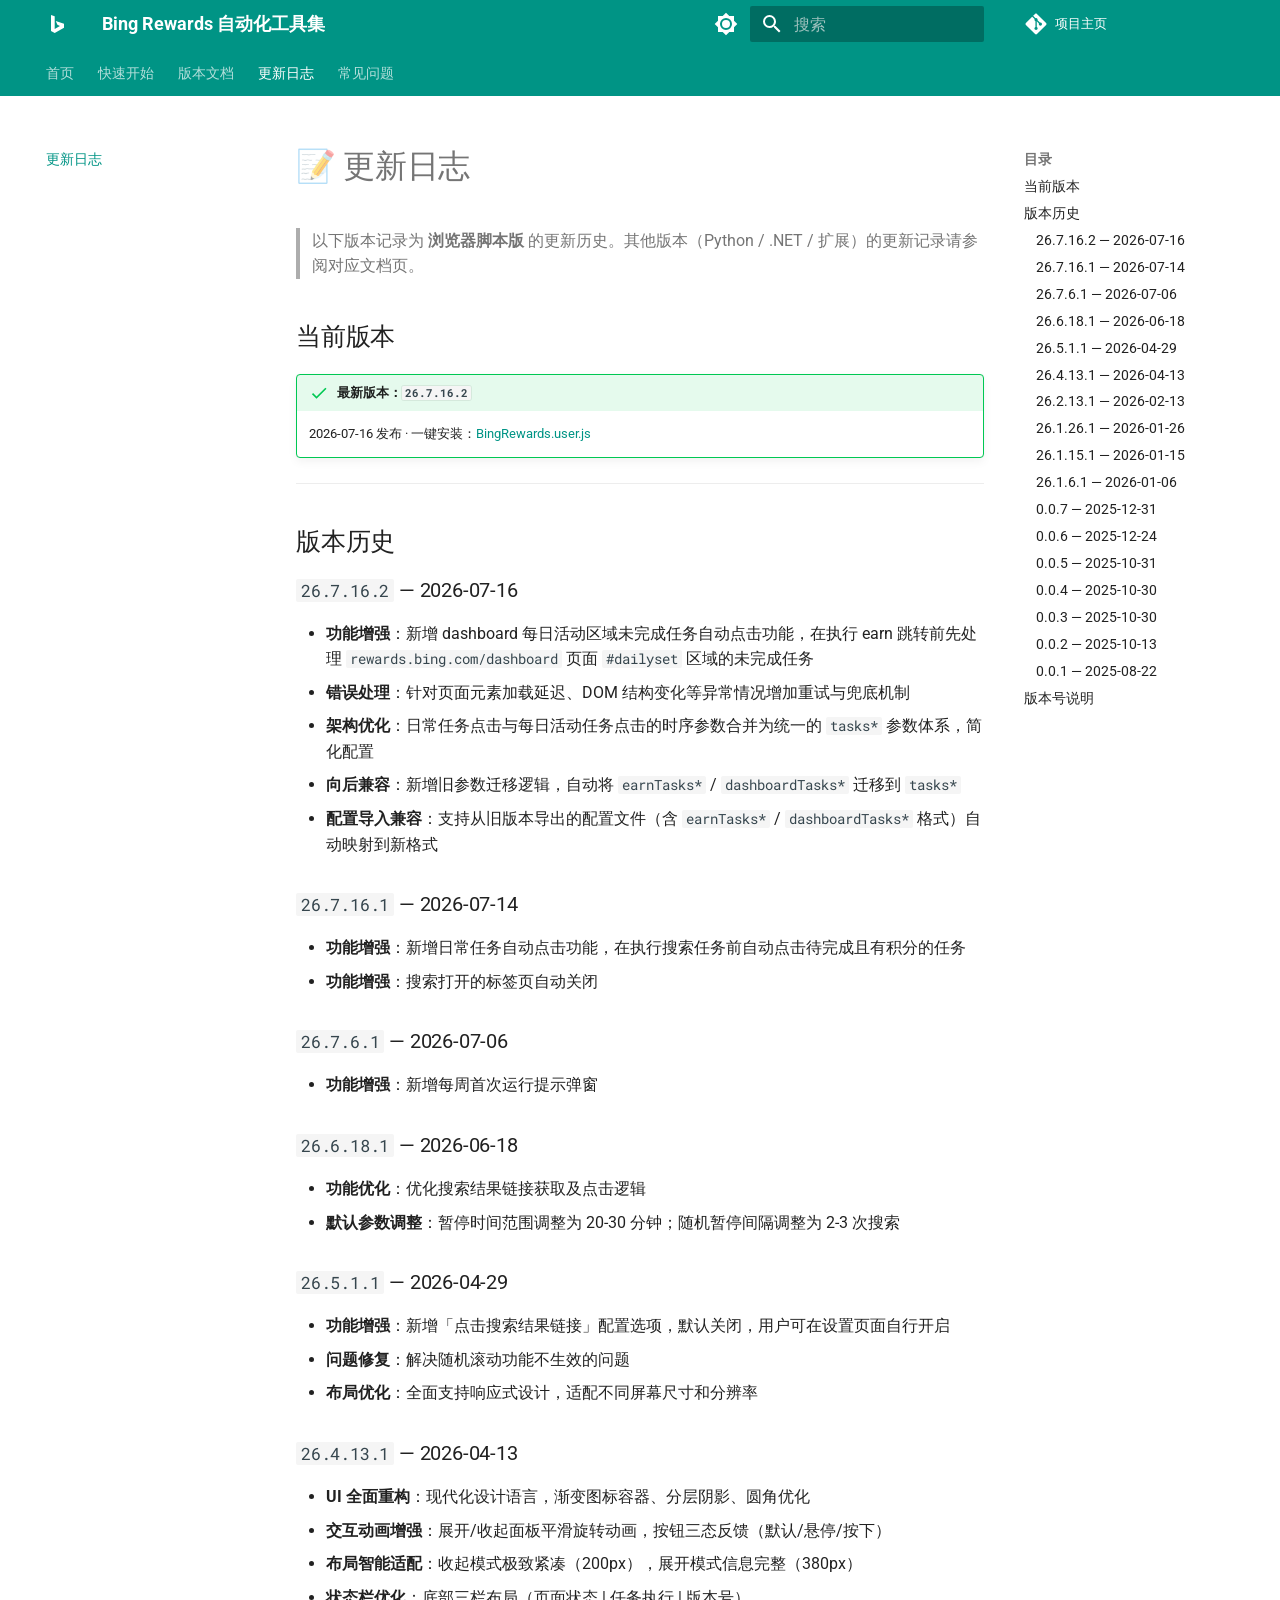
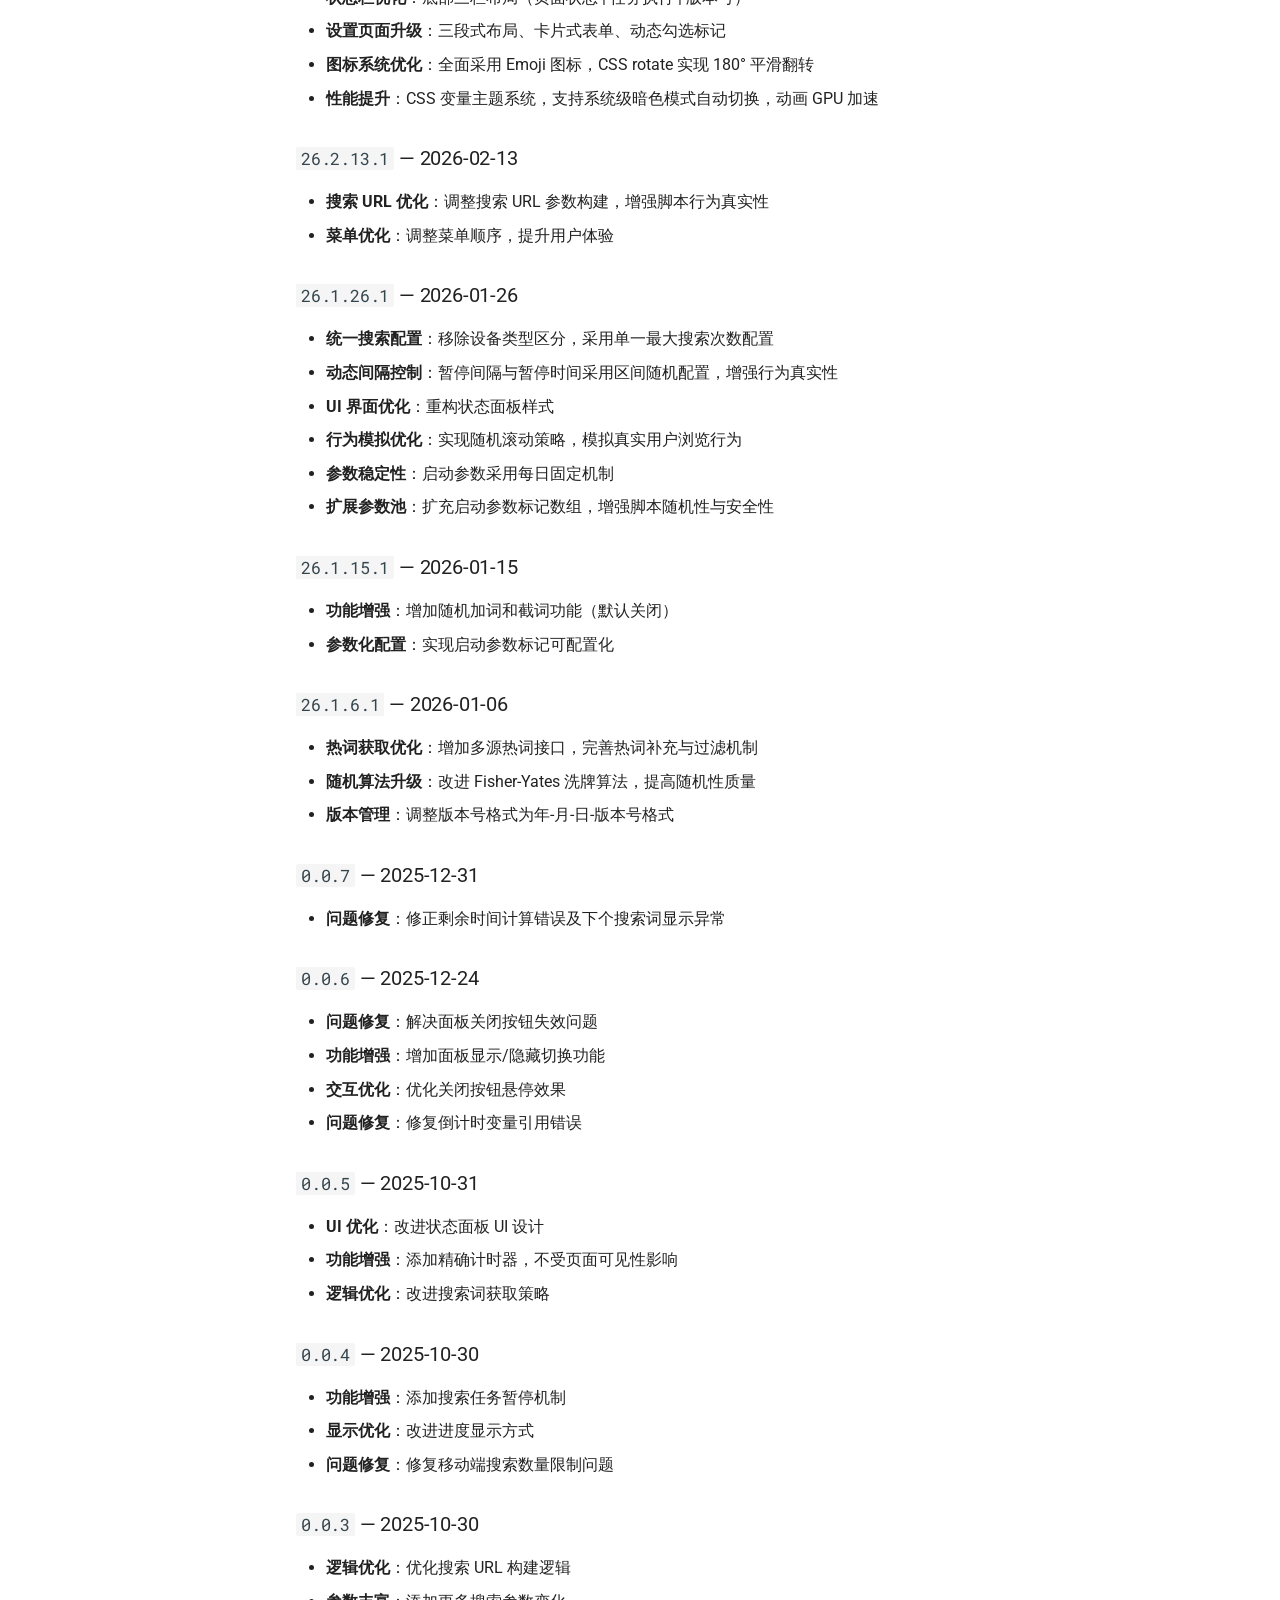
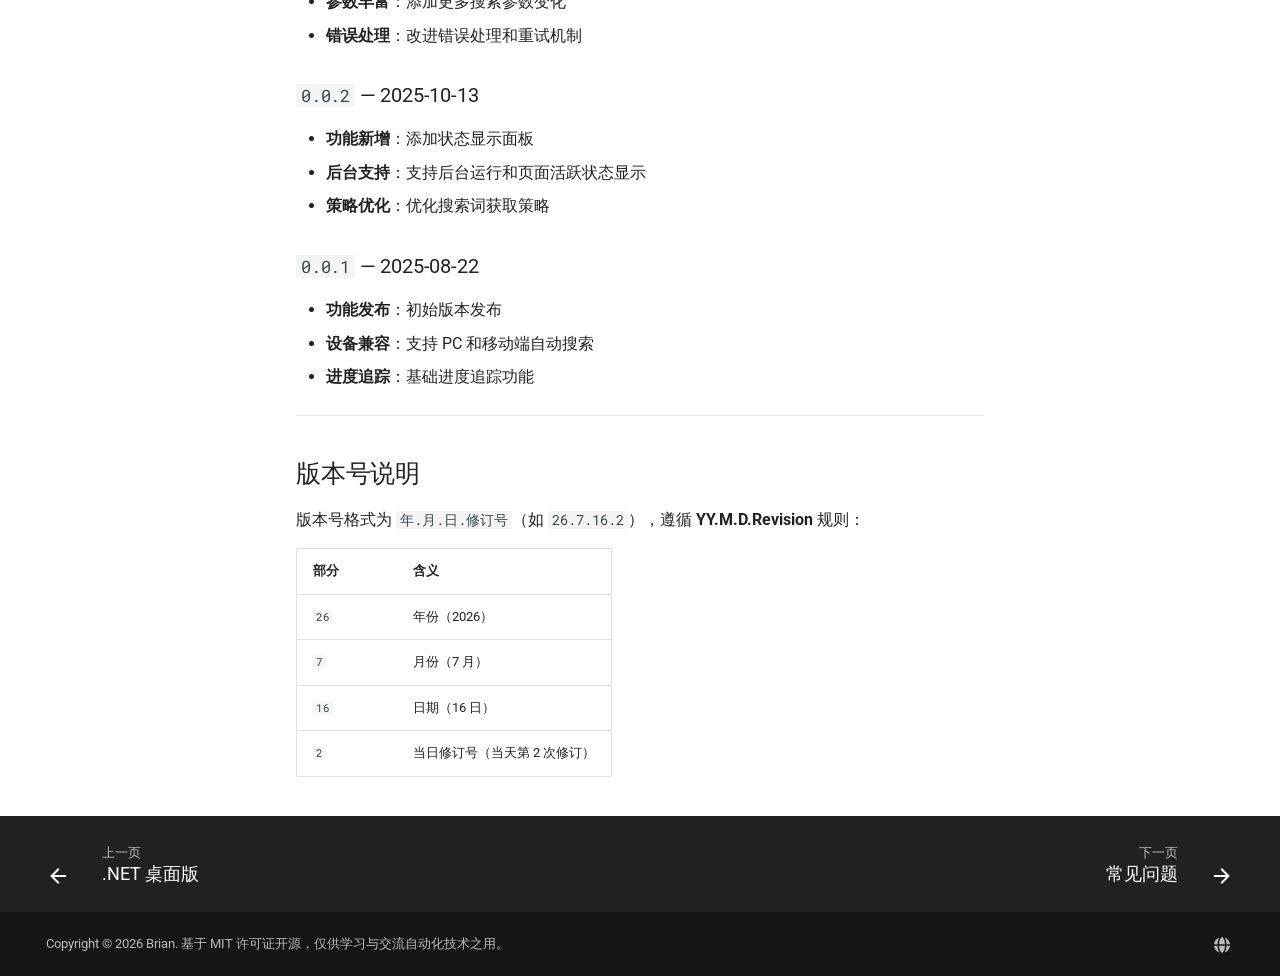
==== changelog/index.html @ 40ee1f39 "Deployed 77cadf4 with MkDocs version: 1.6.1" ====
<!doctype html>
<html lang="zh" class="no-js">
  <head>
    
      <meta charset="utf-8">
      <meta name="viewport" content="width=device-width,initial-scale=1">
      
        <meta name="description" content="自动化完成微软必应每日搜索任务，智能积累奖励积分">
      
      
      
        <link rel="canonical" href="https://idbb98.github.io/microsoft-bing-rewards-daily-task-script/changelog/">
      
      
        <link rel="prev" href="../dotnet/desktop/">
      
      
        <link rel="next" href="../faq/">
      
      
        
      
      
      <link rel="icon" href="../assets/favicon.ico">
      <meta name="generator" content="mkdocs-1.6.1, mkdocs-material-9.7.7">
    
    
      
        <title>更新日志 - Bing Rewards 自动化工具集</title>
      
    
    
      <link rel="stylesheet" href="../assets/stylesheets/main.ec1eaa64.min.css">
      
        
        <link rel="stylesheet" href="../assets/stylesheets/palette.ab4e12ef.min.css">
      
      


    
    
      
    
    
      
        
        
        <link rel="preconnect" href="https://fonts.gstatic.com" crossorigin>
        <link rel="stylesheet" href="https://fonts.googleapis.com/css?family=Roboto:300,300i,400,400i,700,700i%7CRoboto+Mono:400,400i,700,700i&display=fallback">
        <style>:root{--md-text-font:"Roboto";--md-code-font:"Roboto Mono"}</style>
      
    
    
    <script>__md_scope=new URL("..",location),__md_hash=e=>[...e].reduce(((e,_)=>(e<<5)-e+_.charCodeAt(0)),0),__md_get=(e,_=localStorage,t=__md_scope)=>JSON.parse(_.getItem(t.pathname+"."+e)),__md_set=(e,_,t=localStorage,a=__md_scope)=>{try{t.setItem(a.pathname+"."+e,JSON.stringify(_))}catch(e){}}</script>
    
      

    
    
  </head>
  
  
    
    
      
    
    
    
    
    <body dir="ltr" data-md-color-scheme="default" data-md-color-primary="teal" data-md-color-accent="cyan">
  
    
    <input class="md-toggle" data-md-toggle="drawer" type="checkbox" id="__drawer" autocomplete="off">
    <input class="md-toggle" data-md-toggle="search" type="checkbox" id="__search" autocomplete="off">
    <label class="md-overlay" for="__drawer"></label>
    <div data-md-component="skip">
      
        
        <a href="#_1" class="md-skip">
          跳转至
        </a>
      
    </div>
    <div data-md-component="announce">
      
    </div>
    
    
      

<header class="md-header" data-md-component="header">
  <nav class="md-header__inner md-grid" aria-label="页眉">
    <a href=".." title="Bing Rewards 自动化工具集" class="md-header__button md-logo" aria-label="Bing Rewards 自动化工具集" data-md-component="logo">
      
  
  <svg xmlns="http://www.w3.org/2000/svg" viewBox="0 0 24 24"><path d="M5 3v16l3.72 2L18 15.82v-4.09L9.77 8.95l1.61 3.89L13.94 14 8.7 16.92V4.27z"/></svg>

    </a>
    <label class="md-header__button md-icon" for="__drawer">
      
      <svg xmlns="http://www.w3.org/2000/svg" viewBox="0 0 24 24"><path d="M3 6h18v2H3zm0 5h18v2H3zm0 5h18v2H3z"/></svg>
    </label>
    <div class="md-header__title" data-md-component="header-title">
      <div class="md-header__ellipsis">
        <div class="md-header__topic">
          <span class="md-ellipsis">
            Bing Rewards 自动化工具集
          </span>
        </div>
        <div class="md-header__topic" data-md-component="header-topic">
          <span class="md-ellipsis">
            
              更新日志
            
          </span>
        </div>
      </div>
    </div>
    
      
        <form class="md-header__option" data-md-component="palette">
  
    
    
    
    <input class="md-option" data-md-color-media="(prefers-color-scheme: light)" data-md-color-scheme="default" data-md-color-primary="teal" data-md-color-accent="cyan"  aria-label="切换到深色模式"  type="radio" name="__palette" id="__palette_0">
    
      <label class="md-header__button md-icon" title="切换到深色模式" for="__palette_1" hidden>
        <svg xmlns="http://www.w3.org/2000/svg" viewBox="0 0 24 24"><path d="M12 8a4 4 0 0 0-4 4 4 4 0 0 0 4 4 4 4 0 0 0 4-4 4 4 0 0 0-4-4m0 10a6 6 0 0 1-6-6 6 6 0 0 1 6-6 6 6 0 0 1 6 6 6 6 0 0 1-6 6m8-9.31V4h-4.69L12 .69 8.69 4H4v4.69L.69 12 4 15.31V20h4.69L12 23.31 15.31 20H20v-4.69L23.31 12z"/></svg>
      </label>
    
  
    
    
    
    <input class="md-option" data-md-color-media="(prefers-color-scheme: dark)" data-md-color-scheme="slate" data-md-color-primary="teal" data-md-color-accent="cyan"  aria-label="切换到浅色模式"  type="radio" name="__palette" id="__palette_1">
    
      <label class="md-header__button md-icon" title="切换到浅色模式" for="__palette_0" hidden>
        <svg xmlns="http://www.w3.org/2000/svg" viewBox="0 0 24 24"><path d="M12 18c-.89 0-1.74-.2-2.5-.55C11.56 16.5 13 14.42 13 12s-1.44-4.5-3.5-5.45C10.26 6.2 11.11 6 12 6a6 6 0 0 1 6 6 6 6 0 0 1-6 6m8-9.31V4h-4.69L12 .69 8.69 4H4v4.69L.69 12 4 15.31V20h4.69L12 23.31 15.31 20H20v-4.69L23.31 12z"/></svg>
      </label>
    
  
</form>
      
    
    
      <script>var palette=__md_get("__palette");if(palette&&palette.color){if("(prefers-color-scheme)"===palette.color.media){var media=matchMedia("(prefers-color-scheme: light)"),input=document.querySelector(media.matches?"[data-md-color-media='(prefers-color-scheme: light)']":"[data-md-color-media='(prefers-color-scheme: dark)']");palette.color.media=input.getAttribute("data-md-color-media"),palette.color.scheme=input.getAttribute("data-md-color-scheme"),palette.color.primary=input.getAttribute("data-md-color-primary"),palette.color.accent=input.getAttribute("data-md-color-accent")}for(var[key,value]of Object.entries(palette.color))document.body.setAttribute("data-md-color-"+key,value)}</script>
    
    
    
      
      
        <label class="md-header__button md-icon" for="__search">
          
          <svg xmlns="http://www.w3.org/2000/svg" viewBox="0 0 24 24"><path d="M9.5 3A6.5 6.5 0 0 1 16 9.5c0 1.61-.59 3.09-1.56 4.23l.27.27h.79l5 5-1.5 1.5-5-5v-.79l-.27-.27A6.52 6.52 0 0 1 9.5 16 6.5 6.5 0 0 1 3 9.5 6.5 6.5 0 0 1 9.5 3m0 2C7 5 5 7 5 9.5S7 14 9.5 14 14 12 14 9.5 12 5 9.5 5"/></svg>
        </label>
        <div class="md-search" data-md-component="search" role="dialog">
  <label class="md-search__overlay" for="__search"></label>
  <div class="md-search__inner" role="search">
    <form class="md-search__form" name="search">
      <input type="text" class="md-search__input" name="query" aria-label="搜索" placeholder="搜索" autocapitalize="off" autocorrect="off" autocomplete="off" spellcheck="false" data-md-component="search-query" required>
      <label class="md-search__icon md-icon" for="__search">
        
        <svg xmlns="http://www.w3.org/2000/svg" viewBox="0 0 24 24"><path d="M9.5 3A6.5 6.5 0 0 1 16 9.5c0 1.61-.59 3.09-1.56 4.23l.27.27h.79l5 5-1.5 1.5-5-5v-.79l-.27-.27A6.52 6.52 0 0 1 9.5 16 6.5 6.5 0 0 1 3 9.5 6.5 6.5 0 0 1 9.5 3m0 2C7 5 5 7 5 9.5S7 14 9.5 14 14 12 14 9.5 12 5 9.5 5"/></svg>
        
        <svg xmlns="http://www.w3.org/2000/svg" viewBox="0 0 24 24"><path d="M20 11v2H8l5.5 5.5-1.42 1.42L4.16 12l7.92-7.92L13.5 5.5 8 11z"/></svg>
      </label>
      <nav class="md-search__options" aria-label="查找">
        
          <a href="javascript:void(0)" class="md-search__icon md-icon" title="分享" aria-label="分享" data-clipboard data-clipboard-text="" data-md-component="search-share" tabindex="-1">
            
            <svg xmlns="http://www.w3.org/2000/svg" viewBox="0 0 24 24"><path d="M18 16.08c-.76 0-1.44.3-1.96.77L8.91 12.7c.05-.23.09-.46.09-.7s-.04-.47-.09-.7l7.05-4.11c.54.5 1.25.81 2.04.81a3 3 0 0 0 3-3 3 3 0 0 0-3-3 3 3 0 0 0-3 3c0 .24.04.47.09.7L8.04 9.81C7.5 9.31 6.79 9 6 9a3 3 0 0 0-3 3 3 3 0 0 0 3 3c.79 0 1.5-.31 2.04-.81l7.12 4.15c-.05.21-.08.43-.08.66 0 1.61 1.31 2.91 2.92 2.91s2.92-1.3 2.92-2.91A2.92 2.92 0 0 0 18 16.08"/></svg>
          </a>
        
        <button type="reset" class="md-search__icon md-icon" title="清空当前内容" aria-label="清空当前内容" tabindex="-1">
          
          <svg xmlns="http://www.w3.org/2000/svg" viewBox="0 0 24 24"><path d="M19 6.41 17.59 5 12 10.59 6.41 5 5 6.41 10.59 12 5 17.59 6.41 19 12 13.41 17.59 19 19 17.59 13.41 12z"/></svg>
        </button>
      </nav>
      
        <div class="md-search__suggest" data-md-component="search-suggest"></div>
      
    </form>
    <div class="md-search__output">
      <div class="md-search__scrollwrap" tabindex="0" data-md-scrollfix>
        <div class="md-search-result" data-md-component="search-result">
          <div class="md-search-result__meta">
            正在初始化搜索引擎
          </div>
          <ol class="md-search-result__list" role="presentation"></ol>
        </div>
      </div>
    </div>
  </div>
</div>
      
    
    
      <div class="md-header__source">
        <a href="https://idbb98.github.io/microsoft-bing-rewards-daily-task-script/" title="前往仓库" class="md-source" data-md-component="source">
  <div class="md-source__icon md-icon">
    
    <svg xmlns="http://www.w3.org/2000/svg" viewBox="0 0 448 512"><!--! Font Awesome Free 7.1.0 by @fontawesome - https://fontawesome.com License - https://fontawesome.com/license/free (Icons: CC BY 4.0, Fonts: SIL OFL 1.1, Code: MIT License) Copyright 2025 Fonticons, Inc.--><path d="M439.6 236.1 244 40.5c-5.4-5.5-12.8-8.5-20.4-8.5s-15 3-20.4 8.4L162.5 81l51.5 51.5c27.1-9.1 52.7 16.8 43.4 43.7l49.7 49.7c34.2-11.8 61.2 31 35.5 56.7-26.5 26.5-70.2-2.9-56-37.3L240.3 199v121.9c25.3 12.5 22.3 41.8 9.1 55-6.4 6.4-15.2 10.1-24.3 10.1s-17.8-3.6-24.3-10.1c-17.6-17.6-11.1-46.9 11.2-56v-123c-20.8-8.5-24.6-30.7-18.6-45L142.6 101 8.5 235.1C3 240.6 0 247.9 0 255.5s3 15 8.5 20.4l195.6 195.7c5.4 5.4 12.7 8.4 20.4 8.4s15-3 20.4-8.4l194.7-194.7c5.4-5.4 8.4-12.8 8.4-20.4s-3-15-8.4-20.4"/></svg>
  </div>
  <div class="md-source__repository">
    项目主页
  </div>
</a>
      </div>
    
  </nav>
  
</header>
    
    <div class="md-container" data-md-component="container">
      
      
        
          
            
<nav class="md-tabs" aria-label="标签" data-md-component="tabs">
  <div class="md-grid">
    <ul class="md-tabs__list">
      
        
  
  
  
  
    <li class="md-tabs__item">
      <a href=".." class="md-tabs__link">
        
  
  
    
  
  首页

      </a>
    </li>
  

      
        
  
  
  
  
    <li class="md-tabs__item">
      <a href="../quickstart/" class="md-tabs__link">
        
  
  
    
  
  快速开始

      </a>
    </li>
  

      
        
  
  
  
  
    
    
      <li class="md-tabs__item">
        <a href="../scripts/userscript/" class="md-tabs__link">
          
  
  
  版本文档

        </a>
      </li>
    
  

      
        
  
  
  
    
  
  
    <li class="md-tabs__item md-tabs__item--active">
      <a href="./" class="md-tabs__link">
        
  
  
    
  
  更新日志

      </a>
    </li>
  

      
        
  
  
  
  
    <li class="md-tabs__item">
      <a href="../faq/" class="md-tabs__link">
        
  
  
    
  
  常见问题

      </a>
    </li>
  

      
    </ul>
  </div>
</nav>
          
        
      
      <main class="md-main" data-md-component="main">
        <div class="md-main__inner md-grid">
          
            
              
              <div class="md-sidebar md-sidebar--primary" data-md-component="sidebar" data-md-type="navigation" >
                <div class="md-sidebar__scrollwrap">
                  <div class="md-sidebar__inner">
                    


  


<nav class="md-nav md-nav--primary md-nav--lifted" aria-label="导航栏" data-md-level="0">
  <label class="md-nav__title" for="__drawer">
    <a href=".." title="Bing Rewards 自动化工具集" class="md-nav__button md-logo" aria-label="Bing Rewards 自动化工具集" data-md-component="logo">
      
  
  <svg xmlns="http://www.w3.org/2000/svg" viewBox="0 0 24 24"><path d="M5 3v16l3.72 2L18 15.82v-4.09L9.77 8.95l1.61 3.89L13.94 14 8.7 16.92V4.27z"/></svg>

    </a>
    Bing Rewards 自动化工具集
  </label>
  
    <div class="md-nav__source">
      <a href="https://idbb98.github.io/microsoft-bing-rewards-daily-task-script/" title="前往仓库" class="md-source" data-md-component="source">
  <div class="md-source__icon md-icon">
    
    <svg xmlns="http://www.w3.org/2000/svg" viewBox="0 0 448 512"><!--! Font Awesome Free 7.1.0 by @fontawesome - https://fontawesome.com License - https://fontawesome.com/license/free (Icons: CC BY 4.0, Fonts: SIL OFL 1.1, Code: MIT License) Copyright 2025 Fonticons, Inc.--><path d="M439.6 236.1 244 40.5c-5.4-5.5-12.8-8.5-20.4-8.5s-15 3-20.4 8.4L162.5 81l51.5 51.5c27.1-9.1 52.7 16.8 43.4 43.7l49.7 49.7c34.2-11.8 61.2 31 35.5 56.7-26.5 26.5-70.2-2.9-56-37.3L240.3 199v121.9c25.3 12.5 22.3 41.8 9.1 55-6.4 6.4-15.2 10.1-24.3 10.1s-17.8-3.6-24.3-10.1c-17.6-17.6-11.1-46.9 11.2-56v-123c-20.8-8.5-24.6-30.7-18.6-45L142.6 101 8.5 235.1C3 240.6 0 247.9 0 255.5s3 15 8.5 20.4l195.6 195.7c5.4 5.4 12.7 8.4 20.4 8.4s15-3 20.4-8.4l194.7-194.7c5.4-5.4 8.4-12.8 8.4-20.4s-3-15-8.4-20.4"/></svg>
  </div>
  <div class="md-source__repository">
    项目主页
  </div>
</a>
    </div>
  
  <ul class="md-nav__list" data-md-scrollfix>
    
      
      
  
  
  
  
    <li class="md-nav__item">
      <a href=".." class="md-nav__link">
        
  
  
  <span class="md-ellipsis">
    
  
    首页
  

    
  </span>
  
  

      </a>
    </li>
  

    
      
      
  
  
  
  
    <li class="md-nav__item">
      <a href="../quickstart/" class="md-nav__link">
        
  
  
  <span class="md-ellipsis">
    
  
    快速开始
  

    
  </span>
  
  

      </a>
    </li>
  

    
      
      
  
  
  
  
    
    
    
    
      
      
    
    
    <li class="md-nav__item md-nav__item--nested">
      
        
        
        <input class="md-nav__toggle md-toggle " type="checkbox" id="__nav_3" >
        
          
          <label class="md-nav__link" for="__nav_3" id="__nav_3_label" tabindex="0">
            
  
  
  <span class="md-ellipsis">
    
  
    版本文档
  

    
  </span>
  
  

            <span class="md-nav__icon md-icon"></span>
          </label>
        
        <nav class="md-nav" data-md-level="1" aria-labelledby="__nav_3_label" aria-expanded="false">
          <label class="md-nav__title" for="__nav_3">
            <span class="md-nav__icon md-icon"></span>
            
  
    版本文档
  

          </label>
          <ul class="md-nav__list" data-md-scrollfix>
            
              
                
  
  
  
  
    <li class="md-nav__item">
      <a href="../scripts/userscript/" class="md-nav__link">
        
  
  
  <span class="md-ellipsis">
    
  
    浏览器脚本版
  

    
  </span>
  
  

      </a>
    </li>
  

              
            
              
                
  
  
  
  
    <li class="md-nav__item">
      <a href="../python/desktop/" class="md-nav__link">
        
  
  
  <span class="md-ellipsis">
    
  
    Python 桌面版
  

    
  </span>
  
  

      </a>
    </li>
  

              
            
              
                
  
  
  
  
    <li class="md-nav__item">
      <a href="../extension/browser-extension/" class="md-nav__link">
        
  
  
  <span class="md-ellipsis">
    
  
    浏览器扩展版
  

    
  </span>
  
  

      </a>
    </li>
  

              
            
              
                
  
  
  
  
    <li class="md-nav__item">
      <a href="../dotnet/desktop/" class="md-nav__link">
        
  
  
  <span class="md-ellipsis">
    
  
    .NET 桌面版
  

    
  </span>
  
  

      </a>
    </li>
  

              
            
          </ul>
        </nav>
      
    </li>
  

    
      
      
  
  
    
  
  
  
    <li class="md-nav__item md-nav__item--active">
      
      <input class="md-nav__toggle md-toggle" type="checkbox" id="__toc">
      
      
        
      
      
        <label class="md-nav__link md-nav__link--active" for="__toc">
          
  
  
  <span class="md-ellipsis">
    
  
    更新日志
  

    
  </span>
  
  

          <span class="md-nav__icon md-icon"></span>
        </label>
      
      <a href="./" class="md-nav__link md-nav__link--active">
        
  
  
  <span class="md-ellipsis">
    
  
    更新日志
  

    
  </span>
  
  

      </a>
      
        

<nav class="md-nav md-nav--secondary" aria-label="目录">
  
  
  
    
  
  
    <label class="md-nav__title" for="__toc">
      <span class="md-nav__icon md-icon"></span>
      目录
    </label>
    <ul class="md-nav__list" data-md-component="toc" data-md-scrollfix>
      
        <li class="md-nav__item">
  <a href="#_2" class="md-nav__link">
    <span class="md-ellipsis">
      
        当前版本
      
    </span>
  </a>
  
</li>
      
        <li class="md-nav__item">
  <a href="#_3" class="md-nav__link">
    <span class="md-ellipsis">
      
        版本历史
      
    </span>
  </a>
  
    <nav class="md-nav" aria-label="版本历史">
      <ul class="md-nav__list">
        
          <li class="md-nav__item">
  <a href="#267162-2026-07-16" class="md-nav__link">
    <span class="md-ellipsis">
      
        26.7.16.2 — 2026-07-16
      
    </span>
  </a>
  
</li>
        
          <li class="md-nav__item">
  <a href="#267161-2026-07-14" class="md-nav__link">
    <span class="md-ellipsis">
      
        26.7.16.1 — 2026-07-14
      
    </span>
  </a>
  
</li>
        
          <li class="md-nav__item">
  <a href="#26761-2026-07-06" class="md-nav__link">
    <span class="md-ellipsis">
      
        26.7.6.1 — 2026-07-06
      
    </span>
  </a>
  
</li>
        
          <li class="md-nav__item">
  <a href="#266181-2026-06-18" class="md-nav__link">
    <span class="md-ellipsis">
      
        26.6.18.1 — 2026-06-18
      
    </span>
  </a>
  
</li>
        
          <li class="md-nav__item">
  <a href="#26511-2026-04-29" class="md-nav__link">
    <span class="md-ellipsis">
      
        26.5.1.1 — 2026-04-29
      
    </span>
  </a>
  
</li>
        
          <li class="md-nav__item">
  <a href="#264131-2026-04-13" class="md-nav__link">
    <span class="md-ellipsis">
      
        26.4.13.1 — 2026-04-13
      
    </span>
  </a>
  
</li>
        
          <li class="md-nav__item">
  <a href="#262131-2026-02-13" class="md-nav__link">
    <span class="md-ellipsis">
      
        26.2.13.1 — 2026-02-13
      
    </span>
  </a>
  
</li>
        
          <li class="md-nav__item">
  <a href="#261261-2026-01-26" class="md-nav__link">
    <span class="md-ellipsis">
      
        26.1.26.1 — 2026-01-26
      
    </span>
  </a>
  
</li>
        
          <li class="md-nav__item">
  <a href="#261151-2026-01-15" class="md-nav__link">
    <span class="md-ellipsis">
      
        26.1.15.1 — 2026-01-15
      
    </span>
  </a>
  
</li>
        
          <li class="md-nav__item">
  <a href="#26161-2026-01-06" class="md-nav__link">
    <span class="md-ellipsis">
      
        26.1.6.1 — 2026-01-06
      
    </span>
  </a>
  
</li>
        
          <li class="md-nav__item">
  <a href="#007-2025-12-31" class="md-nav__link">
    <span class="md-ellipsis">
      
        0.0.7 — 2025-12-31
      
    </span>
  </a>
  
</li>
        
          <li class="md-nav__item">
  <a href="#006-2025-12-24" class="md-nav__link">
    <span class="md-ellipsis">
      
        0.0.6 — 2025-12-24
      
    </span>
  </a>
  
</li>
        
          <li class="md-nav__item">
  <a href="#005-2025-10-31" class="md-nav__link">
    <span class="md-ellipsis">
      
        0.0.5 — 2025-10-31
      
    </span>
  </a>
  
</li>
        
          <li class="md-nav__item">
  <a href="#004-2025-10-30" class="md-nav__link">
    <span class="md-ellipsis">
      
        0.0.4 — 2025-10-30
      
    </span>
  </a>
  
</li>
        
          <li class="md-nav__item">
  <a href="#003-2025-10-30" class="md-nav__link">
    <span class="md-ellipsis">
      
        0.0.3 — 2025-10-30
      
    </span>
  </a>
  
</li>
        
          <li class="md-nav__item">
  <a href="#002-2025-10-13" class="md-nav__link">
    <span class="md-ellipsis">
      
        0.0.2 — 2025-10-13
      
    </span>
  </a>
  
</li>
        
          <li class="md-nav__item">
  <a href="#001-2025-08-22" class="md-nav__link">
    <span class="md-ellipsis">
      
        0.0.1 — 2025-08-22
      
    </span>
  </a>
  
</li>
        
      </ul>
    </nav>
  
</li>
      
        <li class="md-nav__item">
  <a href="#_4" class="md-nav__link">
    <span class="md-ellipsis">
      
        版本号说明
      
    </span>
  </a>
  
</li>
      
    </ul>
  
</nav>
      
    </li>
  

    
      
      
  
  
  
  
    <li class="md-nav__item">
      <a href="../faq/" class="md-nav__link">
        
  
  
  <span class="md-ellipsis">
    
  
    常见问题
  

    
  </span>
  
  

      </a>
    </li>
  

    
  </ul>
</nav>
                  </div>
                </div>
              </div>
            
            
              
              <div class="md-sidebar md-sidebar--secondary" data-md-component="sidebar" data-md-type="toc" >
                <div class="md-sidebar__scrollwrap">
                  <div class="md-sidebar__inner">
                    

<nav class="md-nav md-nav--secondary" aria-label="目录">
  
  
  
    
  
  
    <label class="md-nav__title" for="__toc">
      <span class="md-nav__icon md-icon"></span>
      目录
    </label>
    <ul class="md-nav__list" data-md-component="toc" data-md-scrollfix>
      
        <li class="md-nav__item">
  <a href="#_2" class="md-nav__link">
    <span class="md-ellipsis">
      
        当前版本
      
    </span>
  </a>
  
</li>
      
        <li class="md-nav__item">
  <a href="#_3" class="md-nav__link">
    <span class="md-ellipsis">
      
        版本历史
      
    </span>
  </a>
  
    <nav class="md-nav" aria-label="版本历史">
      <ul class="md-nav__list">
        
          <li class="md-nav__item">
  <a href="#267162-2026-07-16" class="md-nav__link">
    <span class="md-ellipsis">
      
        26.7.16.2 — 2026-07-16
      
    </span>
  </a>
  
</li>
        
          <li class="md-nav__item">
  <a href="#267161-2026-07-14" class="md-nav__link">
    <span class="md-ellipsis">
      
        26.7.16.1 — 2026-07-14
      
    </span>
  </a>
  
</li>
        
          <li class="md-nav__item">
  <a href="#26761-2026-07-06" class="md-nav__link">
    <span class="md-ellipsis">
      
        26.7.6.1 — 2026-07-06
      
    </span>
  </a>
  
</li>
        
          <li class="md-nav__item">
  <a href="#266181-2026-06-18" class="md-nav__link">
    <span class="md-ellipsis">
      
        26.6.18.1 — 2026-06-18
      
    </span>
  </a>
  
</li>
        
          <li class="md-nav__item">
  <a href="#26511-2026-04-29" class="md-nav__link">
    <span class="md-ellipsis">
      
        26.5.1.1 — 2026-04-29
      
    </span>
  </a>
  
</li>
        
          <li class="md-nav__item">
  <a href="#264131-2026-04-13" class="md-nav__link">
    <span class="md-ellipsis">
      
        26.4.13.1 — 2026-04-13
      
    </span>
  </a>
  
</li>
        
          <li class="md-nav__item">
  <a href="#262131-2026-02-13" class="md-nav__link">
    <span class="md-ellipsis">
      
        26.2.13.1 — 2026-02-13
      
    </span>
  </a>
  
</li>
        
          <li class="md-nav__item">
  <a href="#261261-2026-01-26" class="md-nav__link">
    <span class="md-ellipsis">
      
        26.1.26.1 — 2026-01-26
      
    </span>
  </a>
  
</li>
        
          <li class="md-nav__item">
  <a href="#261151-2026-01-15" class="md-nav__link">
    <span class="md-ellipsis">
      
        26.1.15.1 — 2026-01-15
      
    </span>
  </a>
  
</li>
        
          <li class="md-nav__item">
  <a href="#26161-2026-01-06" class="md-nav__link">
    <span class="md-ellipsis">
      
        26.1.6.1 — 2026-01-06
      
    </span>
  </a>
  
</li>
        
          <li class="md-nav__item">
  <a href="#007-2025-12-31" class="md-nav__link">
    <span class="md-ellipsis">
      
        0.0.7 — 2025-12-31
      
    </span>
  </a>
  
</li>
        
          <li class="md-nav__item">
  <a href="#006-2025-12-24" class="md-nav__link">
    <span class="md-ellipsis">
      
        0.0.6 — 2025-12-24
      
    </span>
  </a>
  
</li>
        
          <li class="md-nav__item">
  <a href="#005-2025-10-31" class="md-nav__link">
    <span class="md-ellipsis">
      
        0.0.5 — 2025-10-31
      
    </span>
  </a>
  
</li>
        
          <li class="md-nav__item">
  <a href="#004-2025-10-30" class="md-nav__link">
    <span class="md-ellipsis">
      
        0.0.4 — 2025-10-30
      
    </span>
  </a>
  
</li>
        
          <li class="md-nav__item">
  <a href="#003-2025-10-30" class="md-nav__link">
    <span class="md-ellipsis">
      
        0.0.3 — 2025-10-30
      
    </span>
  </a>
  
</li>
        
          <li class="md-nav__item">
  <a href="#002-2025-10-13" class="md-nav__link">
    <span class="md-ellipsis">
      
        0.0.2 — 2025-10-13
      
    </span>
  </a>
  
</li>
        
          <li class="md-nav__item">
  <a href="#001-2025-08-22" class="md-nav__link">
    <span class="md-ellipsis">
      
        0.0.1 — 2025-08-22
      
    </span>
  </a>
  
</li>
        
      </ul>
    </nav>
  
</li>
      
        <li class="md-nav__item">
  <a href="#_4" class="md-nav__link">
    <span class="md-ellipsis">
      
        版本号说明
      
    </span>
  </a>
  
</li>
      
    </ul>
  
</nav>
                  </div>
                </div>
              </div>
            
          
          
            <div class="md-content" data-md-component="content">
              
              <article class="md-content__inner md-typeset">
                
                  



<h1 id="_1">📝 更新日志<a class="headerlink" href="#_1" title="Permanent link">&para;</a></h1>
<blockquote>
<p>以下版本记录为 <strong>浏览器脚本版</strong> 的更新历史。其他版本（Python / .NET / 扩展）的更新记录请参阅对应文档页。</p>
</blockquote>
<h2 id="_2">当前版本<a class="headerlink" href="#_2" title="Permanent link">&para;</a></h2>
<div class="admonition success">
<p class="admonition-title">最新版本：<code>26.7.16.2</code></p>
<p>2026-07-16 发布 · 一键安装：<a href="https://gitee.com/idbb98/microsoft-bing-rewards-daily-task-script/raw/master/BingRewards.user.js">BingRewards.user.js</a></p>
</div>
<hr />
<h2 id="_3">版本历史<a class="headerlink" href="#_3" title="Permanent link">&para;</a></h2>
<h3 id="267162-2026-07-16"><code>26.7.16.2</code> — 2026-07-16<a class="headerlink" href="#267162-2026-07-16" title="Permanent link">&para;</a></h3>
<ul>
<li><strong>功能增强</strong>：新增 dashboard 每日活动区域未完成任务自动点击功能，在执行 earn 跳转前先处理 <code>rewards.bing.com/dashboard</code> 页面 <code>#dailyset</code> 区域的未完成任务</li>
<li><strong>错误处理</strong>：针对页面元素加载延迟、DOM 结构变化等异常情况增加重试与兜底机制</li>
<li><strong>架构优化</strong>：日常任务点击与每日活动任务点击的时序参数合并为统一的 <code>tasks*</code> 参数体系，简化配置</li>
<li><strong>向后兼容</strong>：新增旧参数迁移逻辑，自动将 <code>earnTasks*</code> / <code>dashboardTasks*</code> 迁移到 <code>tasks*</code></li>
<li><strong>配置导入兼容</strong>：支持从旧版本导出的配置文件（含 <code>earnTasks*</code> / <code>dashboardTasks*</code> 格式）自动映射到新格式</li>
</ul>
<h3 id="267161-2026-07-14"><code>26.7.16.1</code> — 2026-07-14<a class="headerlink" href="#267161-2026-07-14" title="Permanent link">&para;</a></h3>
<ul>
<li><strong>功能增强</strong>：新增日常任务自动点击功能，在执行搜索任务前自动点击待完成且有积分的任务</li>
<li><strong>功能增强</strong>：搜索打开的标签页自动关闭</li>
</ul>
<h3 id="26761-2026-07-06"><code>26.7.6.1</code> — 2026-07-06<a class="headerlink" href="#26761-2026-07-06" title="Permanent link">&para;</a></h3>
<ul>
<li><strong>功能增强</strong>：新增每周首次运行提示弹窗</li>
</ul>
<h3 id="266181-2026-06-18"><code>26.6.18.1</code> — 2026-06-18<a class="headerlink" href="#266181-2026-06-18" title="Permanent link">&para;</a></h3>
<ul>
<li><strong>功能优化</strong>：优化搜索结果链接获取及点击逻辑</li>
<li><strong>默认参数调整</strong>：暂停时间范围调整为 20-30 分钟；随机暂停间隔调整为 2-3 次搜索</li>
</ul>
<h3 id="26511-2026-04-29"><code>26.5.1.1</code> — 2026-04-29<a class="headerlink" href="#26511-2026-04-29" title="Permanent link">&para;</a></h3>
<ul>
<li><strong>功能增强</strong>：新增「点击搜索结果链接」配置选项，默认关闭，用户可在设置页面自行开启</li>
<li><strong>问题修复</strong>：解决随机滚动功能不生效的问题</li>
<li><strong>布局优化</strong>：全面支持响应式设计，适配不同屏幕尺寸和分辨率</li>
</ul>
<h3 id="264131-2026-04-13"><code>26.4.13.1</code> — 2026-04-13<a class="headerlink" href="#264131-2026-04-13" title="Permanent link">&para;</a></h3>
<ul>
<li><strong>UI 全面重构</strong>：现代化设计语言，渐变图标容器、分层阴影、圆角优化</li>
<li><strong>交互动画增强</strong>：展开/收起面板平滑旋转动画，按钮三态反馈（默认/悬停/按下）</li>
<li><strong>布局智能适配</strong>：收起模式极致紧凑（200px），展开模式信息完整（380px）</li>
<li><strong>状态栏优化</strong>：底部三栏布局（页面状态 | 任务执行 | 版本号）</li>
<li><strong>设置页面升级</strong>：三段式布局、卡片式表单、动态勾选标记</li>
<li><strong>图标系统优化</strong>：全面采用 Emoji 图标，CSS rotate 实现 180° 平滑翻转</li>
<li><strong>性能提升</strong>：CSS 变量主题系统，支持系统级暗色模式自动切换，动画 GPU 加速</li>
</ul>
<h3 id="262131-2026-02-13"><code>26.2.13.1</code> — 2026-02-13<a class="headerlink" href="#262131-2026-02-13" title="Permanent link">&para;</a></h3>
<ul>
<li><strong>搜索 URL 优化</strong>：调整搜索 URL 参数构建，增强脚本行为真实性</li>
<li><strong>菜单优化</strong>：调整菜单顺序，提升用户体验</li>
</ul>
<h3 id="261261-2026-01-26"><code>26.1.26.1</code> — 2026-01-26<a class="headerlink" href="#261261-2026-01-26" title="Permanent link">&para;</a></h3>
<ul>
<li><strong>统一搜索配置</strong>：移除设备类型区分，采用单一最大搜索次数配置</li>
<li><strong>动态间隔控制</strong>：暂停间隔与暂停时间采用区间随机配置，增强行为真实性</li>
<li><strong>UI 界面优化</strong>：重构状态面板样式</li>
<li><strong>行为模拟优化</strong>：实现随机滚动策略，模拟真实用户浏览行为</li>
<li><strong>参数稳定性</strong>：启动参数采用每日固定机制</li>
<li><strong>扩展参数池</strong>：扩充启动参数标记数组，增强脚本随机性与安全性</li>
</ul>
<h3 id="261151-2026-01-15"><code>26.1.15.1</code> — 2026-01-15<a class="headerlink" href="#261151-2026-01-15" title="Permanent link">&para;</a></h3>
<ul>
<li><strong>功能增强</strong>：增加随机加词和截词功能（默认关闭）</li>
<li><strong>参数化配置</strong>：实现启动参数标记可配置化</li>
</ul>
<h3 id="26161-2026-01-06"><code>26.1.6.1</code> — 2026-01-06<a class="headerlink" href="#26161-2026-01-06" title="Permanent link">&para;</a></h3>
<ul>
<li><strong>热词获取优化</strong>：增加多源热词接口，完善热词补充与过滤机制</li>
<li><strong>随机算法升级</strong>：改进 Fisher-Yates 洗牌算法，提高随机性质量</li>
<li><strong>版本管理</strong>：调整版本号格式为年-月-日-版本号格式</li>
</ul>
<h3 id="007-2025-12-31"><code>0.0.7</code> — 2025-12-31<a class="headerlink" href="#007-2025-12-31" title="Permanent link">&para;</a></h3>
<ul>
<li><strong>问题修复</strong>：修正剩余时间计算错误及下个搜索词显示异常</li>
</ul>
<h3 id="006-2025-12-24"><code>0.0.6</code> — 2025-12-24<a class="headerlink" href="#006-2025-12-24" title="Permanent link">&para;</a></h3>
<ul>
<li><strong>问题修复</strong>：解决面板关闭按钮失效问题</li>
<li><strong>功能增强</strong>：增加面板显示/隐藏切换功能</li>
<li><strong>交互优化</strong>：优化关闭按钮悬停效果</li>
<li><strong>问题修复</strong>：修复倒计时变量引用错误</li>
</ul>
<h3 id="005-2025-10-31"><code>0.0.5</code> — 2025-10-31<a class="headerlink" href="#005-2025-10-31" title="Permanent link">&para;</a></h3>
<ul>
<li><strong>UI 优化</strong>：改进状态面板 UI 设计</li>
<li><strong>功能增强</strong>：添加精确计时器，不受页面可见性影响</li>
<li><strong>逻辑优化</strong>：改进搜索词获取策略</li>
</ul>
<h3 id="004-2025-10-30"><code>0.0.4</code> — 2025-10-30<a class="headerlink" href="#004-2025-10-30" title="Permanent link">&para;</a></h3>
<ul>
<li><strong>功能增强</strong>：添加搜索任务暂停机制</li>
<li><strong>显示优化</strong>：改进进度显示方式</li>
<li><strong>问题修复</strong>：修复移动端搜索数量限制问题</li>
</ul>
<h3 id="003-2025-10-30"><code>0.0.3</code> — 2025-10-30<a class="headerlink" href="#003-2025-10-30" title="Permanent link">&para;</a></h3>
<ul>
<li><strong>逻辑优化</strong>：优化搜索 URL 构建逻辑</li>
<li><strong>参数丰富</strong>：添加更多搜索参数变化</li>
<li><strong>错误处理</strong>：改进错误处理和重试机制</li>
</ul>
<h3 id="002-2025-10-13"><code>0.0.2</code> — 2025-10-13<a class="headerlink" href="#002-2025-10-13" title="Permanent link">&para;</a></h3>
<ul>
<li><strong>功能新增</strong>：添加状态显示面板</li>
<li><strong>后台支持</strong>：支持后台运行和页面活跃状态显示</li>
<li><strong>策略优化</strong>：优化搜索词获取策略</li>
</ul>
<h3 id="001-2025-08-22"><code>0.0.1</code> — 2025-08-22<a class="headerlink" href="#001-2025-08-22" title="Permanent link">&para;</a></h3>
<ul>
<li><strong>功能发布</strong>：初始版本发布</li>
<li><strong>设备兼容</strong>：支持 PC 和移动端自动搜索</li>
<li><strong>进度追踪</strong>：基础进度追踪功能</li>
</ul>
<hr />
<h2 id="_4">版本号说明<a class="headerlink" href="#_4" title="Permanent link">&para;</a></h2>
<p>版本号格式为 <code>年.月.日.修订号</code>（如 <code>26.7.16.2</code>），遵循 <strong>YY.M.D.Revision</strong> 规则：</p>
<table>
<thead>
<tr>
<th>部分</th>
<th>含义</th>
</tr>
</thead>
<tbody>
<tr>
<td><code>26</code></td>
<td>年份（2026）</td>
</tr>
<tr>
<td><code>7</code></td>
<td>月份（7 月）</td>
</tr>
<tr>
<td><code>16</code></td>
<td>日期（16 日）</td>
</tr>
<tr>
<td><code>2</code></td>
<td>当日修订号（当天第 2 次修订）</td>
</tr>
</tbody>
</table>












                
              </article>
            </div>
          
          
  <script>var tabs=__md_get("__tabs");if(Array.isArray(tabs))e:for(var set of document.querySelectorAll(".tabbed-set")){var labels=set.querySelector(".tabbed-labels");for(var tab of tabs)for(var label of labels.getElementsByTagName("label"))if(label.innerText.trim()===tab){var input=document.getElementById(label.htmlFor);input.checked=!0;continue e}}</script>

<script>var target=document.getElementById(location.hash.slice(1));target&&target.name&&(target.checked=target.name.startsWith("__tabbed_"))</script>
        </div>
        
          <button type="button" class="md-top md-icon" data-md-component="top" hidden>
  
  <svg xmlns="http://www.w3.org/2000/svg" viewBox="0 0 24 24"><path d="M13 20h-2V8l-5.5 5.5-1.42-1.42L12 4.16l7.92 7.92-1.42 1.42L13 8z"/></svg>
  回到页面顶部
</button>
        
      </main>
      
        <footer class="md-footer">
  
    
      
      <nav class="md-footer__inner md-grid" aria-label="页脚" >
        
          
          <a href="../dotnet/desktop/" class="md-footer__link md-footer__link--prev" aria-label="上一页: .NET 桌面版">
            <div class="md-footer__button md-icon">
              
              <svg xmlns="http://www.w3.org/2000/svg" viewBox="0 0 24 24"><path d="M20 11v2H8l5.5 5.5-1.42 1.42L4.16 12l7.92-7.92L13.5 5.5 8 11z"/></svg>
            </div>
            <div class="md-footer__title">
              <span class="md-footer__direction">
                上一页
              </span>
              <div class="md-ellipsis">
                .NET 桌面版
              </div>
            </div>
          </a>
        
        
          
          <a href="../faq/" class="md-footer__link md-footer__link--next" aria-label="下一页: 常见问题">
            <div class="md-footer__title">
              <span class="md-footer__direction">
                下一页
              </span>
              <div class="md-ellipsis">
                常见问题
              </div>
            </div>
            <div class="md-footer__button md-icon">
              
              <svg xmlns="http://www.w3.org/2000/svg" viewBox="0 0 24 24"><path d="M4 11v2h12l-5.5 5.5 1.42 1.42L19.84 12l-7.92-7.92L10.5 5.5 16 11z"/></svg>
            </div>
          </a>
        
      </nav>
    
  
  <div class="md-footer-meta md-typeset">
    <div class="md-footer-meta__inner md-grid">
      <div class="md-copyright">
  
    <div class="md-copyright__highlight">
      Copyright &copy; 2026 Brian. 基于 MIT 许可证开源，仅供学习与交流自动化技术之用。
    </div>
  
  
</div>
      
        
<div class="md-social">
  
    
    
    
    
    <a href="https://idbb98.github.io/microsoft-bing-rewards-daily-task-script/" target="_blank" rel="noopener" title="项目主页" class="md-social__link">
      <svg xmlns="http://www.w3.org/2000/svg" viewBox="0 0 512 512"><!--! Font Awesome Free 7.1.0 by @fontawesome - https://fontawesome.com License - https://fontawesome.com/license/free (Icons: CC BY 4.0, Fonts: SIL OFL 1.1, Code: MIT License) Copyright 2025 Fonticons, Inc.--><path d="M351.9 280H161c2.9 64.5 17.2 123.9 37.5 167.4 11.4 24.5 23.7 41.8 35.1 52.4 11.2 10.5 18.9 12.2 22.9 12.2s11.7-1.7 22.9-12.2c11.4-10.6 23.7-28 35.1-52.4 20.3-43.5 34.6-102.9 37.5-167.4zm-191-48h190.9c-2.8-64.5-17.1-123.9-37.4-167.4-11.4-24.4-23.7-41.8-35.1-52.4C268.1 1.7 260.4 0 256.4 0s-11.7 1.7-22.9 12.2c-11.4 10.6-23.7 28-35.1 52.4-20.3 43.5-34.6 102.9-37.5 167.4m-48 0c3.5-85.6 25.6-165.1 57.9-217.3C78.7 47.3 10.9 131.2 1.5 232zM1.5 280c9.4 100.8 77.2 184.7 169.3 217.3-32.3-52.2-54.4-131.7-57.9-217.3zm398.4 0c-3.5 85.6-25.6 165.1-57.9 217.3 92.1-32.7 159.9-116.5 169.3-217.3zm111.4-48C501.9 131.2 434.1 47.3 342 14.7c32.3 52.2 54.4 131.7 57.9 217.3z"/></svg>
    </a>
  
</div>
      
    </div>
  </div>
</footer>
      
    </div>
    <div class="md-dialog" data-md-component="dialog">
      <div class="md-dialog__inner md-typeset"></div>
    </div>
    
    
    
      
      
      <script id="__config" type="application/json">{"annotate": null, "base": "..", "features": ["navigation.tabs", "navigation.top", "navigation.footer", "toc.follow", "search.suggest", "search.highlight", "search.share", "content.code.copy", "content.code.annotate", "content.tabs.link"], "search": "../assets/javascripts/workers/search.2c215733.min.js", "tags": null, "translations": {"clipboard.copied": "\u5df2\u590d\u5236", "clipboard.copy": "\u590d\u5236", "search.result.more.one": "\u5728\u8be5\u9875\u4e0a\u8fd8\u6709 1 \u4e2a\u7b26\u5408\u6761\u4ef6\u7684\u7ed3\u679c", "search.result.more.other": "\u5728\u8be5\u9875\u4e0a\u8fd8\u6709 # \u4e2a\u7b26\u5408\u6761\u4ef6\u7684\u7ed3\u679c", "search.result.none": "\u6ca1\u6709\u627e\u5230\u7b26\u5408\u6761\u4ef6\u7684\u7ed3\u679c", "search.result.one": "\u627e\u5230 1 \u4e2a\u7b26\u5408\u6761\u4ef6\u7684\u7ed3\u679c", "search.result.other": "# \u4e2a\u7b26\u5408\u6761\u4ef6\u7684\u7ed3\u679c", "search.result.placeholder": "\u952e\u5165\u4ee5\u5f00\u59cb\u641c\u7d22", "search.result.term.missing": "\u7f3a\u5c11", "select.version": "\u9009\u62e9\u5f53\u524d\u7248\u672c"}, "version": null}</script>
    
    
      <script src="../assets/javascripts/bundle.d7400e89.min.js"></script>
      
    
  </body>
</html>
---- assets/stylesheets/main.ec1eaa64.min.css ----
@charset "UTF-8";html{-webkit-text-size-adjust:none;-moz-text-size-adjust:none;text-size-adjust:none;box-sizing:border-box}*,:after,:before{box-sizing:inherit}@media (prefers-reduced-motion){*,:after,:before{transition:none!important}}body{margin:0}a,button,input,label{-webkit-tap-highlight-color:transparent}a{color:inherit;text-decoration:none}hr{border:0;box-sizing:initial;display:block;height:.05rem;overflow:visible;padding:0}small{font-size:80%}sub,sup{line-height:1em}img{border-style:none}table{border-collapse:initial;border-spacing:0}td,th{font-weight:400;vertical-align:top}button{background:#0000;border:0;font-family:inherit;font-size:inherit;margin:0;padding:0}input{border:0;outline:none}:root{--md-primary-fg-color:#4051b5;--md-primary-fg-color--light:#5d6cc0;--md-primary-fg-color--dark:#303fa1;--md-primary-bg-color:#fff;--md-primary-bg-color--light:#ffffffb3;--md-accent-fg-color:#526cfe;--md-accent-fg-color--transparent:#526cfe1a;--md-accent-bg-color:#fff;--md-accent-bg-color--light:#ffffffb3}[data-md-color-scheme=default]{color-scheme:light}[data-md-color-scheme=default] img[src$="#gh-dark-mode-only"],[data-md-color-scheme=default] img[src$="#only-dark"]{display:none}:root,[data-md-color-scheme=default]{--md-hue:225deg;--md-default-fg-color:#000000de;--md-default-fg-color--light:#0000008a;--md-default-fg-color--lighter:#00000052;--md-default-fg-color--lightest:#00000012;--md-default-bg-color:#fff;--md-default-bg-color--light:#ffffffb3;--md-default-bg-color--lighter:#ffffff4d;--md-default-bg-color--lightest:#ffffff1f;--md-code-fg-color:#36464e;--md-code-bg-color:#f5f5f5;--md-code-bg-color--light:#f5f5f5b3;--md-code-bg-color--lighter:#f5f5f54d;--md-code-hl-color:#4287ff;--md-code-hl-color--light:#4287ff1a;--md-code-hl-number-color:#d52a2a;--md-code-hl-special-color:#db1457;--md-code-hl-function-color:#a846b9;--md-code-hl-constant-color:#6e59d9;--md-code-hl-keyword-color:#3f6ec6;--md-code-hl-string-color:#1c7d4d;--md-code-hl-name-color:var(--md-code-fg-color);--md-code-hl-operator-color:var(--md-default-fg-color--light);--md-code-hl-punctuation-color:var(--md-default-fg-color--light);--md-code-hl-comment-color:var(--md-default-fg-color--light);--md-code-hl-generic-color:var(--md-default-fg-color--light);--md-code-hl-variable-color:var(--md-default-fg-color--light);--md-typeset-color:var(--md-default-fg-color);--md-typeset-a-color:var(--md-primary-fg-color);--md-typeset-del-color:#f5503d26;--md-typeset-ins-color:#0bd57026;--md-typeset-kbd-color:#fafafa;--md-typeset-kbd-accent-color:#fff;--md-typeset-kbd-border-color:#b8b8b8;--md-typeset-mark-color:#ffff0080;--md-typeset-table-color:#0000001f;--md-typeset-table-color--light:rgba(0,0,0,.035);--md-admonition-fg-color:var(--md-default-fg-color);--md-admonition-bg-color:var(--md-default-bg-color);--md-warning-fg-color:#000000de;--md-warning-bg-color:#ff9;--md-footer-fg-color:#fff;--md-footer-fg-color--light:#ffffffb3;--md-footer-fg-color--lighter:#ffffff73;--md-footer-bg-color:#000000de;--md-footer-bg-color--dark:#00000052;--md-shadow-z1:0 0.2rem 0.5rem #0000000d,0 0 0.05rem #0000001a;--md-shadow-z2:0 0.2rem 0.5rem #0000001a,0 0 0.05rem #00000040;--md-shadow-z3:0 0.2rem 0.5rem #0003,0 0 0.05rem #00000059}.md-icon svg{fill:currentcolor;display:block;height:1.2rem;width:1.2rem}body{-webkit-font-smoothing:antialiased;-moz-osx-font-smoothing:grayscale;--md-text-font-family:var(--md-text-font,_),-apple-system,BlinkMacSystemFont,Helvetica,Arial,sans-serif;--md-code-font-family:var(--md-code-font,_),SFMono-Regular,Consolas,Menlo,monospace}aside,body,input{font-feature-settings:"kern","liga";color:var(--md-typeset-color);font-family:var(--md-text-font-family)}code,kbd,pre{font-feature-settings:"kern";font-family:var(--md-code-font-family)}:root{--md-typeset-table-sort-icon:url('data:image/svg+xml;charset=utf-8,<svg xmlns="http://www.w3.org/2000/svg" viewBox="0 0 24 24"><path d="m18 21-4-4h3V7h-3l4-4 4 4h-3v10h3M2 19v-2h10v2M2 13v-2h7v2M2 7V5h4v2z"/></svg>');--md-typeset-table-sort-icon--asc:url('data:image/svg+xml;charset=utf-8,<svg xmlns="http://www.w3.org/2000/svg" viewBox="0 0 24 24"><path d="M19 17h3l-4 4-4-4h3V3h2M2 17h10v2H2M6 5v2H2V5m0 6h7v2H2z"/></svg>');--md-typeset-table-sort-icon--desc:url('data:image/svg+xml;charset=utf-8,<svg xmlns="http://www.w3.org/2000/svg" viewBox="0 0 24 24"><path d="M19 7h3l-4-4-4 4h3v14h2M2 17h10v2H2M6 5v2H2V5m0 6h7v2H2z"/></svg>')}.md-typeset{-webkit-print-color-adjust:exact;color-adjust:exact;font-size:.8rem;line-height:1.6;overflow-wrap:break-word}@media print{.md-typeset{font-size:.68rem}}.md-typeset blockquote,.md-typeset dl,.md-typeset figure,.md-typeset ol,.md-typeset pre,.md-typeset ul{margin-bottom:1em;margin-top:1em}.md-typeset h1{color:var(--md-default-fg-color--light);font-size:2em;line-height:1.3;margin:0 0 1.25em}.md-typeset h1,.md-typeset h2{font-weight:300;letter-spacing:-.01em}.md-typeset h2{font-size:1.5625em;line-height:1.4;margin:1.6em 0 .64em}.md-typeset h3{font-size:1.25em;font-weight:400;letter-spacing:-.01em;line-height:1.5;margin:1.6em 0 .8em}.md-typeset h2+h3{margin-top:.8em}.md-typeset h4{font-weight:700;letter-spacing:-.01em;margin:1em 0}.md-typeset h5,.md-typeset h6{color:var(--md-default-fg-color--light);font-size:.8em;font-weight:700;letter-spacing:-.01em;margin:1.25em 0}.md-typeset h5{text-transform:uppercase}.md-typeset h5 code{text-transform:none}.md-typeset hr{border-bottom:.05rem solid var(--md-default-fg-color--lightest);display:flow-root;margin:1.5em 0}.md-typeset a{color:var(--md-typeset-a-color);word-break:break-word}.md-typeset a,.md-typeset a:before{transition:color 125ms}.md-typeset a:focus,.md-typeset a:hover{color:var(--md-accent-fg-color)}.md-typeset a:focus code,.md-typeset a:hover code{background-color:var(--md-accent-fg-color--transparent);color:var(--md-accent-fg-color)}.md-typeset a code{color:var(--md-typeset-a-color)}.md-typeset a.focus-visible{outline-color:var(--md-accent-fg-color);outline-offset:.2rem}.md-typeset code,.md-typeset kbd,.md-typeset pre{color:var(--md-code-fg-color);direction:ltr;font-variant-ligatures:none;transition:background-color 125ms}@media print{.md-typeset code,.md-typeset kbd,.md-typeset pre{white-space:pre-wrap}}.md-typeset code{background-color:var(--md-code-bg-color);border-radius:.1rem;-webkit-box-decoration-break:clone;box-decoration-break:clone;font-size:.85em;padding:0 .2941176471em;transition:color 125ms,background-color 125ms;word-break:break-word}.md-typeset code:not(.focus-visible){-webkit-tap-highlight-color:transparent;outline:none}.md-typeset pre{display:flow-root;line-height:1.4;position:relative}.md-typeset pre>code{-webkit-box-decoration-break:slice;box-decoration-break:slice;box-shadow:none;display:block;margin:0;outline-color:var(--md-accent-fg-color);overflow:auto;padding:.7720588235em 1.1764705882em;scrollbar-color:var(--md-default-fg-color--lighter) #0000;scrollbar-width:thin;touch-action:auto;word-break:normal}.md-typeset pre>code:hover{scrollbar-color:var(--md-accent-fg-color) #0000}.md-typeset pre>code::-webkit-scrollbar{height:.2rem;width:.2rem}.md-typeset pre>code::-webkit-scrollbar-thumb{background-color:var(--md-default-fg-color--lighter)}.md-typeset pre>code::-webkit-scrollbar-thumb:hover{background-color:var(--md-accent-fg-color)}.md-typeset kbd{background-color:var(--md-typeset-kbd-color);border-radius:.1rem;box-shadow:0 .1rem 0 .05rem var(--md-typeset-kbd-border-color),0 .1rem 0 var(--md-typeset-kbd-border-color),0 -.1rem .2rem var(--md-typeset-kbd-accent-color) inset;color:var(--md-default-fg-color);display:inline-block;font-size:.75em;padding:0 .6666666667em;vertical-align:text-top;word-break:break-word}.md-typeset mark{background-color:var(--md-typeset-mark-color);-webkit-box-decoration-break:clone;box-decoration-break:clone;color:inherit;word-break:break-word}.md-typeset abbr{cursor:help;text-decoration:none}.md-typeset [data-preview],.md-typeset abbr{border-bottom:.05rem dotted var(--md-default-fg-color--light)}.md-typeset small{opacity:.75}[dir=ltr] .md-typeset sub,[dir=ltr] .md-typeset sup{margin-left:.078125em}[dir=rtl] .md-typeset sub,[dir=rtl] .md-typeset sup{margin-right:.078125em}[dir=ltr] .md-typeset blockquote{padding-left:.6rem}[dir=rtl] .md-typeset blockquote{padding-right:.6rem}[dir=ltr] .md-typeset blockquote{border-left:.2rem solid var(--md-default-fg-color--lighter)}[dir=rtl] .md-typeset blockquote{border-right:.2rem solid var(--md-default-fg-color--lighter)}.md-typeset blockquote{color:var(--md-default-fg-color--light);margin-left:0;margin-right:0}.md-typeset ul{list-style-type:disc}.md-typeset ul[type]{list-style-type:revert-layer}[dir=ltr] .md-typeset ol,[dir=ltr] .md-typeset ul{margin-left:.625em}[dir=rtl] .md-typeset ol,[dir=rtl] .md-typeset ul{margin-right:.625em}.md-typeset ol,.md-typeset ul{padding:0}.md-typeset ol:not([hidden]),.md-typeset ul:not([hidden]){display:flow-root}.md-typeset ol ol,.md-typeset ul ol{list-style-type:lower-alpha}.md-typeset ol ol ol,.md-typeset ul ol ol{list-style-type:lower-roman}.md-typeset ol ol ol ol,.md-typeset ul ol ol ol{list-style-type:upper-alpha}.md-typeset ol ol ol ol ol,.md-typeset ul ol ol ol ol{list-style-type:upper-roman}.md-typeset ol[type],.md-typeset ul[type]{list-style-type:revert-layer}[dir=ltr] .md-typeset ol li,[dir=ltr] .md-typeset ul li{margin-left:1.25em}[dir=rtl] .md-typeset ol li,[dir=rtl] .md-typeset ul li{margin-right:1.25em}.md-typeset ol li,.md-typeset ul li{margin-bottom:.5em}.md-typeset ol li blockquote,.md-typeset ol li p,.md-typeset ul li blockquote,.md-typeset ul li p{margin:.5em 0}.md-typeset ol li:last-child,.md-typeset ul li:last-child{margin-bottom:0}[dir=ltr] .md-typeset ol li ol,[dir=ltr] .md-typeset ol li ul,[dir=ltr] .md-typeset ul li ol,[dir=ltr] .md-typeset ul li ul{margin-left:.625em}[dir=rtl] .md-typeset ol li ol,[dir=rtl] .md-typeset ol li ul,[dir=rtl] .md-typeset ul li ol,[dir=rtl] .md-typeset ul li ul{margin-right:.625em}.md-typeset ol li ol,.md-typeset ol li ul,.md-typeset ul li ol,.md-typeset ul li ul{margin-bottom:.5em;margin-top:.5em}[dir=ltr] .md-typeset dd{margin-left:1.875em}[dir=rtl] .md-typeset dd{margin-right:1.875em}.md-typeset dd{margin-bottom:1.5em;margin-top:1em}.md-typeset img,.md-typeset svg,.md-typeset video{height:auto;max-width:100%}.md-typeset img[align=left]{margin:1em 1em 1em 0}.md-typeset img[align=right]{margin:1em 0 1em 1em}.md-typeset img[align]:only-child{margin-top:0}.md-typeset figure{display:flow-root;margin:1em auto;max-width:100%;text-align:center;width:fit-content}.md-typeset figure img{display:block;margin:0 auto}.md-typeset figcaption{font-style:italic;margin:1em auto;max-width:24rem}.md-typeset iframe{max-width:100%}.md-typeset table:not([class]){background-color:var(--md-default-bg-color);border:.05rem solid var(--md-typeset-table-color);border-radius:.1rem;display:inline-block;font-size:.64rem;max-width:100%;overflow:auto;touch-action:auto}@media print{.md-typeset table:not([class]){display:table}}.md-typeset table:not([class])+*{margin-top:1.5em}.md-typeset table:not([class]) td>:first-child,.md-typeset table:not([class]) th>:first-child{margin-top:0}.md-typeset table:not([class]) td>:last-child,.md-typeset table:not([class]) th>:last-child{margin-bottom:0}.md-typeset table:not([class]) td:not([align]),.md-typeset table:not([class]) th:not([align]){text-align:left}[dir=rtl] .md-typeset table:not([class]) td:not([align]),[dir=rtl] .md-typeset table:not([class]) th:not([align]){text-align:right}.md-typeset table:not([class]) th{font-weight:700;min-width:5rem;padding:.9375em 1.25em;vertical-align:top}.md-typeset table:not([class]) td{border-top:.05rem solid var(--md-typeset-table-color);padding:.9375em 1.25em;vertical-align:top}.md-typeset table:not([class]) tbody tr{transition:background-color 125ms}.md-typeset table:not([class]) tbody tr:hover{background-color:var(--md-typeset-table-color--light);box-shadow:0 .05rem 0 var(--md-default-bg-color) inset}.md-typeset table:not([class]) a{word-break:normal}.md-typeset table th[role=columnheader]{cursor:pointer}[dir=ltr] .md-typeset table th[role=columnheader]:after{margin-left:.5em}[dir=rtl] .md-typeset table th[role=columnheader]:after{margin-right:.5em}.md-typeset table th[role=columnheader]:after{content:"";display:inline-block;height:1.2em;-webkit-mask-image:var(--md-typeset-table-sort-icon);mask-image:var(--md-typeset-table-sort-icon);-webkit-mask-repeat:no-repeat;mask-repeat:no-repeat;-webkit-mask-size:contain;mask-size:contain;transition:background-color 125ms;vertical-align:text-bottom;width:1.2em}.md-typeset table th[role=columnheader]:hover:after{background-color:var(--md-default-fg-color--lighter)}.md-typeset table th[role=columnheader][aria-sort=ascending]:after{background-color:var(--md-default-fg-color--light);-webkit-mask-image:var(--md-typeset-table-sort-icon--asc);mask-image:var(--md-typeset-table-sort-icon--asc)}.md-typeset table th[role=columnheader][aria-sort=descending]:after{background-color:var(--md-default-fg-color--light);-webkit-mask-image:var(--md-typeset-table-sort-icon--desc);mask-image:var(--md-typeset-table-sort-icon--desc)}.md-typeset__scrollwrap{margin:1em -.8rem;overflow-x:auto;touch-action:auto}.md-typeset__table{display:inline-block;margin-bottom:.5em;padding:0 .8rem}@media print{.md-typeset__table{display:block}}html .md-typeset__table table{display:table;margin:0;overflow:hidden;width:100%}@media screen and (max-width:44.984375em){.md-content__inner>pre{margin:1em -.8rem}.md-content__inner>pre code{border-radius:0}}.md-typeset .md-author{border-radius:100%;display:block;flex-shrink:0;height:1.6rem;overflow:hidden;position:relative;transition:color 125ms,transform 125ms;width:1.6rem}.md-typeset .md-author img{display:block}.md-typeset .md-author--more{background:var(--md-default-fg-color--lightest);color:var(--md-default-fg-color--lighter);font-size:.6rem;font-weight:700;line-height:1.6rem;text-align:center}.md-typeset .md-author--long{height:2.4rem;width:2.4rem}.md-typeset a.md-author{transform:scale(1)}.md-typeset a.md-author img{border-radius:100%;filter:grayscale(100%) opacity(75%);transition:filter 125ms}.md-typeset a.md-author:focus,.md-typeset a.md-author:hover{transform:scale(1.1);z-index:1}.md-typeset a.md-author:focus img,.md-typeset a.md-author:hover img{filter:grayscale(0)}.md-banner{background-color:var(--md-footer-bg-color);color:var(--md-footer-fg-color);overflow:auto}@media print{.md-banner{display:none}}.md-banner--warning{background-color:var(--md-warning-bg-color);color:var(--md-warning-fg-color)}.md-banner__inner{font-size:.7rem;margin:.6rem auto;padding:0 .8rem}[dir=ltr] .md-banner__button{float:right}[dir=rtl] .md-banner__button{float:left}.md-banner__button{color:inherit;cursor:pointer;transition:opacity .25s}.no-js .md-banner__button{display:none}.md-banner__button:hover{opacity:.7}html{font-size:125%;height:100%;overflow-x:hidden}@media screen and (min-width:100em){html{font-size:137.5%}}@media screen and (min-width:125em){html{font-size:150%}}body{background-color:var(--md-default-bg-color);display:flex;flex-direction:column;font-size:.5rem;min-height:100%;position:relative;width:100%}@media print{body{display:block}}@media screen and (max-width:59.984375em){body[data-md-scrolllock]{position:fixed}}.md-grid{margin-left:auto;margin-right:auto;max-width:61rem}.md-container{display:flex;flex-direction:column;flex-grow:1}@media print{.md-container{display:block}}.md-main{flex-grow:1}.md-main__inner{display:flex;height:100%;margin-top:1.5rem}.md-ellipsis{overflow:hidden;text-overflow:ellipsis}.md-toggle{display:none}.md-option{height:0;opacity:0;position:absolute;width:0}.md-option:checked+label:not([hidden]){display:block}.md-option.focus-visible+label{outline-color:var(--md-accent-fg-color);outline-style:auto}.md-skip{background-color:var(--md-default-fg-color);border-radius:.1rem;color:var(--md-default-bg-color);font-size:.64rem;margin:.5rem;opacity:0;outline-color:var(--md-accent-fg-color);padding:.3rem .5rem;position:fixed;transform:translateY(.4rem);z-index:-1}.md-skip:focus{opacity:1;transform:translateY(0);transition:transform .25s cubic-bezier(.4,0,.2,1),opacity 175ms 75ms;z-index:10}@page{margin:25mm}:root{--md-clipboard-icon:url('data:image/svg+xml;charset=utf-8,<svg xmlns="http://www.w3.org/2000/svg" viewBox="0 0 24 24"><path d="M19 21H8V7h11m0-2H8a2 2 0 0 0-2 2v14a2 2 0 0 0 2 2h11a2 2 0 0 0 2-2V7a2 2 0 0 0-2-2m-3-4H4a2 2 0 0 0-2 2v14h2V3h12z"/></svg>')}.md-clipboard{border-radius:.1rem;color:var(--md-default-fg-color--lightest);cursor:pointer;height:1.5em;outline-color:var(--md-accent-fg-color);outline-offset:.1rem;transition:color .25s;width:1.5em;z-index:1}@media print{.md-clipboard{display:none}}.md-clipboard:not(.focus-visible){-webkit-tap-highlight-color:transparent;outline:none}:hover>.md-clipboard{color:var(--md-default-fg-color--light)}.md-clipboard:focus,.md-clipboard:hover{color:var(--md-accent-fg-color)}.md-clipboard:after{background-color:currentcolor;content:"";display:block;height:1.125em;margin:0 auto;-webkit-mask-image:var(--md-clipboard-icon);mask-image:var(--md-clipboard-icon);-webkit-mask-position:center;mask-position:center;-webkit-mask-repeat:no-repeat;mask-repeat:no-repeat;-webkit-mask-size:contain;mask-size:contain;width:1.125em}.md-clipboard--inline{cursor:pointer}.md-clipboard--inline code{transition:color .25s,background-color .25s}.md-clipboard--inline:focus code,.md-clipboard--inline:hover code{background-color:var(--md-accent-fg-color--transparent);color:var(--md-accent-fg-color)}:root{--md-code-select-icon:url('data:image/svg+xml;charset=utf-8,<svg xmlns="http://www.w3.org/2000/svg" viewBox="0 0 24 24"><path d="M19 19h-4v2h4c1.1 0 2-.9 2-2v-4h-2m0-12h-4v2h4v4h2V5c0-1.1-.9-2-2-2M5 5h4V3H5c-1.1 0-2 .9-2 2v4h2m0 6H3v4c0 1.1.9 2 2 2h4v-2H5zm2-4h2v2H7zm4 0h2v2h-2zm4 0h2v2h-2zM7 7h2v2H7zm4 0h2v2h-2zm4 0h2v2h-2zm-8 8h2v2H7zm4 0h2v2h-2zm4 0h2v2h-2z"/></svg>');--md-code-copy-icon:url('data:image/svg+xml;charset=utf-8,<svg xmlns="http://www.w3.org/2000/svg" viewBox="0 0 24 24"><path d="M19 21H8V7h11m0-2H8a2 2 0 0 0-2 2v14a2 2 0 0 0 2 2h11a2 2 0 0 0 2-2V7a2 2 0 0 0-2-2m-3-4H4a2 2 0 0 0-2 2v14h2V3h12z"/></svg>')}.md-typeset .md-code__content{display:grid}.md-code__nav{background-color:var(--md-code-bg-color--lighter);border-radius:.1rem;display:flex;gap:.2rem;padding:.2rem;position:absolute;right:.25em;top:.25em;transition:background-color .25s;z-index:1}:hover>.md-code__nav{background-color:var(--md-code-bg-color--light)}.md-code__button{color:var(--md-default-fg-color--lightest);cursor:pointer;display:block;height:1.5em;outline-color:var(--md-accent-fg-color);outline-offset:.1rem;transition:color .25s;width:1.5em}:hover>*>.md-code__button{color:var(--md-default-fg-color--light)}.md-code__button.focus-visible,.md-code__button:hover{color:var(--md-accent-fg-color)}.md-code__button--active{color:var(--md-default-fg-color)!important}.md-code__button:after{background-color:currentcolor;content:"";display:block;height:1.125em;margin:0 auto;-webkit-mask-position:center;mask-position:center;-webkit-mask-repeat:no-repeat;mask-repeat:no-repeat;-webkit-mask-size:contain;mask-size:contain;width:1.125em}.md-code__button[data-md-type=select]:after{-webkit-mask-image:var(--md-code-select-icon);mask-image:var(--md-code-select-icon)}.md-code__button[data-md-type=copy]:after{-webkit-mask-image:var(--md-code-copy-icon);mask-image:var(--md-code-copy-icon)}@keyframes consent{0%{opacity:0;transform:translateY(100%)}to{opacity:1;transform:translateY(0)}}@keyframes overlay{0%{opacity:0}to{opacity:1}}.md-consent__overlay{animation:overlay .25s both;-webkit-backdrop-filter:blur(.1rem);backdrop-filter:blur(.1rem);background-color:#0000008a;height:100%;opacity:1;position:fixed;top:0;width:100%;z-index:5}.md-consent__inner{animation:consent .5s cubic-bezier(.1,.7,.1,1) both;background-color:var(--md-default-bg-color);border:0;border-radius:.1rem;bottom:0;box-shadow:0 0 .2rem #0000001a,0 .2rem .4rem #0003;max-height:100%;overflow:auto;padding:0;position:fixed;width:100%;z-index:5}.md-consent__form{padding:.8rem}.md-consent__settings{display:none;margin:1em 0}input:checked+.md-consent__settings{display:block}.md-consent__controls{margin-bottom:.8rem}.md-typeset .md-consent__controls .md-button{display:inline}@media screen and (max-width:44.984375em){.md-typeset .md-consent__controls .md-button{display:block;margin-top:.4rem;text-align:center;width:100%}}.md-consent label{cursor:pointer}.md-content{flex-grow:1;min-width:0}.md-content__inner{margin:0 .8rem 1.2rem;padding-top:.6rem}@media screen and (min-width:76.25em){[dir=ltr] .md-sidebar--primary:not([hidden])~.md-content>.md-content__inner{margin-left:1.2rem}[dir=ltr] .md-sidebar--secondary:not([hidden])~.md-content>.md-content__inner,[dir=rtl] .md-sidebar--primary:not([hidden])~.md-content>.md-content__inner{margin-right:1.2rem}[dir=rtl] .md-sidebar--secondary:not([hidden])~.md-content>.md-content__inner{margin-left:1.2rem}}.md-content__inner:before{content:"";display:block;height:.4rem}.md-content__inner>:last-child{margin-bottom:0}[dir=ltr] .md-content__button{float:right}[dir=rtl] .md-content__button{float:left}[dir=ltr] .md-content__button{margin-left:.4rem}[dir=rtl] .md-content__button{margin-right:.4rem}.md-content__button{margin:.4rem 0;padding:0}@media print{.md-content__button{display:none}}.md-typeset .md-content__button{color:var(--md-default-fg-color--lighter)}.md-content__button svg{display:inline;vertical-align:top}[dir=rtl] .md-content__button svg{transform:scaleX(-1)}[dir=ltr] .md-dialog{right:.8rem}[dir=rtl] .md-dialog{left:.8rem}.md-dialog{background-color:var(--md-default-fg-color);border-radius:.1rem;bottom:.8rem;box-shadow:var(--md-shadow-z3);min-width:11.1rem;opacity:0;padding:.4rem .6rem;pointer-events:none;position:fixed;transform:translateY(100%);transition:transform 0ms .4s,opacity .4s;z-index:4}@media print{.md-dialog{display:none}}.md-dialog--active{opacity:1;pointer-events:auto;transform:translateY(0);transition:transform .4s cubic-bezier(.075,.85,.175,1),opacity .4s}.md-dialog__inner{color:var(--md-default-bg-color);font-size:.7rem}.md-feedback{margin:2em 0 1em;text-align:center}.md-feedback fieldset{border:none;margin:0;padding:0}.md-feedback__title{font-weight:700;margin:1em auto}.md-feedback__inner{position:relative}.md-feedback__list{display:flex;flex-wrap:wrap;place-content:baseline center;position:relative}.md-feedback__list:hover .md-icon:not(:disabled){color:var(--md-default-fg-color--lighter)}:disabled .md-feedback__list{min-height:1.8rem}.md-feedback__icon{color:var(--md-default-fg-color--light);cursor:pointer;flex-shrink:0;margin:0 .1rem;transition:color 125ms}.md-feedback__icon:not(:disabled).md-icon:hover{color:var(--md-accent-fg-color)}.md-feedback__icon:disabled{color:var(--md-default-fg-color--lightest);pointer-events:none}.md-feedback__note{opacity:0;position:relative;transform:translateY(.4rem);transition:transform .4s cubic-bezier(.1,.7,.1,1),opacity .15s}.md-feedback__note>*{margin:0 auto;max-width:16rem}:disabled .md-feedback__note{opacity:1;transform:translateY(0)}@media print{.md-feedback{display:none}}.md-footer{background-color:var(--md-footer-bg-color);color:var(--md-footer-fg-color)}@media print{.md-footer{display:none}}.md-footer__inner{justify-content:space-between;overflow:auto;padding:.2rem}.md-footer__inner:not([hidden]){display:flex}.md-footer__link{align-items:end;display:flex;flex-grow:0.01;margin-bottom:.4rem;margin-top:1rem;max-width:100%;outline-color:var(--md-accent-fg-color);overflow:hidden;transition:opacity .25s}.md-footer__link:focus,.md-footer__link:hover{opacity:.7}[dir=rtl] .md-footer__link svg{transform:scaleX(-1)}@media screen and (max-width:44.984375em){.md-footer__link--prev{flex-shrink:0}.md-footer__link--prev .md-footer__title{display:none}}[dir=ltr] .md-footer__link--next{margin-left:auto}[dir=rtl] .md-footer__link--next{margin-right:auto}.md-footer__link--next{text-align:right}[dir=rtl] .md-footer__link--next{text-align:left}.md-footer__title{flex-grow:1;font-size:.9rem;margin-bottom:.7rem;max-width:calc(100% - 2.4rem);padding:0 1rem;white-space:nowrap}.md-footer__button{margin:.2rem;padding:.4rem}.md-footer__direction{font-size:.64rem;opacity:.7}.md-footer-meta{background-color:var(--md-footer-bg-color--dark)}.md-footer-meta__inner{display:flex;flex-wrap:wrap;justify-content:space-between;padding:.2rem}html .md-footer-meta.md-typeset a{color:var(--md-footer-fg-color--light)}html .md-footer-meta.md-typeset a:focus,html .md-footer-meta.md-typeset a:hover{color:var(--md-footer-fg-color)}.md-copyright{color:var(--md-footer-fg-color--lighter);font-size:.64rem;margin:auto .6rem;padding:.4rem 0;width:100%}@media screen and (min-width:45em){.md-copyright{width:auto}}.md-copyright__highlight{color:var(--md-footer-fg-color--light)}.md-social{display:inline-flex;gap:.2rem;margin:0 .4rem;padding:.2rem 0 .6rem}@media screen and (min-width:45em){.md-social{padding:.6rem 0}}.md-social__link{display:inline-block;height:1.6rem;text-align:center;width:1.6rem}.md-social__link:before{line-height:1.9}.md-social__link svg{fill:currentcolor;max-height:.8rem;vertical-align:-25%}.md-typeset .md-button{border:.1rem solid;border-radius:.1rem;color:var(--md-primary-fg-color);cursor:pointer;display:inline-block;font-weight:700;padding:.625em 2em;transition:color 125ms,background-color 125ms,border-color 125ms}.md-typeset .md-button--primary{background-color:var(--md-primary-fg-color);border-color:var(--md-primary-fg-color);color:var(--md-primary-bg-color)}.md-typeset .md-button:focus,.md-typeset .md-button:hover{background-color:var(--md-accent-fg-color);border-color:var(--md-accent-fg-color);color:var(--md-accent-bg-color)}[dir=ltr] .md-typeset .md-input{border-top-left-radius:.1rem}[dir=ltr] .md-typeset .md-input,[dir=rtl] .md-typeset .md-input{border-top-right-radius:.1rem}[dir=rtl] .md-typeset .md-input{border-top-left-radius:.1rem}.md-typeset .md-input{border-bottom:.1rem solid var(--md-default-fg-color--lighter);box-shadow:var(--md-shadow-z1);font-size:.8rem;height:1.8rem;padding:0 .6rem;transition:border .25s,box-shadow .25s}.md-typeset .md-input:focus,.md-typeset .md-input:hover{border-bottom-color:var(--md-accent-fg-color);box-shadow:var(--md-shadow-z2)}.md-typeset .md-input--stretch{width:100%}.md-header{background-color:var(--md-primary-fg-color);box-shadow:0 0 .2rem #0000,0 .2rem .4rem #0000;color:var(--md-primary-bg-color);display:block;left:0;position:sticky;right:0;top:0;z-index:4}@media print{.md-header{display:none}}.md-header[hidden]{transform:translateY(-100%);transition:transform .25s cubic-bezier(.8,0,.6,1),box-shadow .25s}.md-header--shadow{box-shadow:0 0 .2rem #0000001a,0 .2rem .4rem #0003;transition:transform .25s cubic-bezier(.1,.7,.1,1),box-shadow .25s}.md-header__inner{align-items:center;display:flex;padding:0 .2rem}.md-header__button{color:currentcolor;cursor:pointer;margin:.2rem;outline-color:var(--md-accent-fg-color);padding:.4rem;position:relative;transition:opacity .25s;vertical-align:middle;z-index:1}.md-header__button:hover{opacity:.7}.md-header__button:not([hidden]){display:inline-block}.md-header__button:not(.focus-visible){-webkit-tap-highlight-color:transparent;outline:none}.md-header__button.md-logo{margin:.2rem;padding:.4rem}@media screen and (max-width:76.234375em){.md-header__button.md-logo{display:none}}.md-header__button.md-logo img,.md-header__button.md-logo svg{fill:currentcolor;display:block;height:1.2rem;width:auto}@media screen and (min-width:60em){.md-header__button[for=__search]{display:none}}.no-js .md-header__button[for=__search]{display:none}[dir=rtl] .md-header__button[for=__search] svg{transform:scaleX(-1)}@media screen and (min-width:76.25em){.md-header__button[for=__drawer]{display:none}}.md-header__topic{display:flex;max-width:100%;position:absolute;transition:transform .4s cubic-bezier(.1,.7,.1,1),opacity .15s;white-space:nowrap}.md-header__topic+.md-header__topic{opacity:0;pointer-events:none;transform:translateX(1.25rem);transition:transform .4s cubic-bezier(1,.7,.1,.1),opacity .15s;z-index:-1}[dir=rtl] .md-header__topic+.md-header__topic{transform:translateX(-1.25rem)}.md-header__topic:first-child{font-weight:700}[dir=ltr] .md-header__title{margin-left:1rem;margin-right:.4rem}[dir=rtl] .md-header__title{margin-left:.4rem;margin-right:1rem}.md-header__title{flex-grow:1;font-size:.9rem;height:2.4rem;line-height:2.4rem}.md-header__title--active .md-header__topic{opacity:0;pointer-events:none;transform:translateX(-1.25rem);transition:transform .4s cubic-bezier(1,.7,.1,.1),opacity .15s;z-index:-1}[dir=rtl] .md-header__title--active .md-header__topic{transform:translateX(1.25rem)}.md-header__title--active .md-header__topic+.md-header__topic{opacity:1;pointer-events:auto;transform:translateX(0);transition:transform .4s cubic-bezier(.1,.7,.1,1),opacity .15s;z-index:0}.md-header__title>.md-header__ellipsis{height:100%;position:relative;width:100%}.md-header__option{display:flex;flex-shrink:0;max-width:100%;transition:max-width 0ms .25s,opacity .25s .25s;white-space:nowrap}[data-md-toggle=search]:checked~.md-header .md-header__option{max-width:0;opacity:0;transition:max-width 0ms,opacity 0ms}.md-header__option>input{bottom:0}.md-header__source{display:none}@media screen and (min-width:60em){[dir=ltr] .md-header__source{margin-left:1rem}[dir=rtl] .md-header__source{margin-right:1rem}.md-header__source{display:block;max-width:11.7rem;width:11.7rem}}@media screen and (min-width:76.25em){[dir=ltr] .md-header__source{margin-left:1.4rem}[dir=rtl] .md-header__source{margin-right:1.4rem}}.md-meta{color:var(--md-default-fg-color--light);font-size:.7rem;line-height:1.3}.md-meta__list{display:inline-flex;flex-wrap:wrap;list-style:none;margin:0;padding:0}.md-meta__item:not(:last-child):after{content:"·";margin-left:.2rem;margin-right:.2rem}.md-meta__link{color:var(--md-typeset-a-color)}.md-meta__link:focus,.md-meta__link:hover{color:var(--md-accent-fg-color)}.md-draft{background-color:#ff1744;border-radius:.125em;color:#fff;display:inline-block;font-weight:700;padding-left:.5714285714em;padding-right:.5714285714em}:root{--md-nav-icon--prev:url('data:image/svg+xml;charset=utf-8,<svg xmlns="http://www.w3.org/2000/svg" viewBox="0 0 24 24"><path d="M20 11v2H8l5.5 5.5-1.42 1.42L4.16 12l7.92-7.92L13.5 5.5 8 11z"/></svg>');--md-nav-icon--next:url('data:image/svg+xml;charset=utf-8,<svg xmlns="http://www.w3.org/2000/svg" viewBox="0 0 24 24"><path d="M8.59 16.58 13.17 12 8.59 7.41 10 6l6 6-6 6z"/></svg>');--md-toc-icon:url('data:image/svg+xml;charset=utf-8,<svg xmlns="http://www.w3.org/2000/svg" viewBox="0 0 24 24"><path d="M3 9h14V7H3zm0 4h14v-2H3zm0 4h14v-2H3zm16 0h2v-2h-2zm0-10v2h2V7zm0 6h2v-2h-2z"/></svg>')}.md-nav{font-size:.7rem;line-height:1.3}.md-nav__title{color:var(--md-default-fg-color--light);display:block;font-weight:700;overflow:hidden;padding:0 .6rem;text-overflow:ellipsis}.md-nav__title .md-nav__button{display:none}.md-nav__title .md-nav__button img{height:100%;width:auto}.md-nav__title .md-nav__button.md-logo img,.md-nav__title .md-nav__button.md-logo svg{fill:currentcolor;display:block;height:2.4rem;max-width:100%;object-fit:contain;width:auto}.md-nav__list{list-style:none;margin:0;padding:0}.md-nav__link{align-items:flex-start;display:flex;gap:.4rem;margin-top:.625em;scroll-snap-align:start;transition:color 125ms}.md-nav__link--passed,.md-nav__link--passed code{color:var(--md-default-fg-color--light)}.md-nav__item .md-nav__link--active,.md-nav__item .md-nav__link--active code{color:var(--md-typeset-a-color)}.md-nav__link .md-ellipsis{position:relative}.md-nav__link .md-ellipsis code{word-break:normal}[dir=ltr] .md-nav__link .md-icon:last-child{margin-left:auto}[dir=rtl] .md-nav__link .md-icon:last-child{margin-right:auto}.md-nav__link .md-typeset{font-size:.7rem;line-height:1.3}.md-nav__link svg{fill:currentcolor;flex-shrink:0;height:1.3em;position:relative}.md-nav__link[for]:focus,.md-nav__link[for]:hover,.md-nav__link[href]:focus,.md-nav__link[href]:hover{color:var(--md-accent-fg-color);cursor:pointer}.md-nav__link[for]:focus code,.md-nav__link[for]:hover code,.md-nav__link[href]:focus code,.md-nav__link[href]:hover code{background-color:var(--md-accent-fg-color--transparent);color:var(--md-accent-fg-color)}.md-nav__link.focus-visible{outline-color:var(--md-accent-fg-color);outline-offset:.2rem}.md-nav--primary .md-nav__link[for=__toc]{display:none}.md-nav--primary .md-nav__link[for=__toc] .md-icon:after{background-color:currentcolor;display:block;height:100%;-webkit-mask-image:var(--md-toc-icon);mask-image:var(--md-toc-icon);width:100%}.md-nav--primary .md-nav__link[for=__toc]~.md-nav{display:none}.md-nav__container>.md-nav__link{margin-top:0}.md-nav__container>.md-nav__link:first-child{flex-grow:1;min-width:0}.md-nav__icon{flex-shrink:0}.md-nav__source{display:none}@media screen and (max-width:76.234375em){.md-nav--primary,.md-nav--primary .md-nav{background-color:var(--md-default-bg-color);display:flex;flex-direction:column;height:100%;left:0;position:absolute;right:0;top:0;z-index:1}.md-nav--primary .md-nav__item,.md-nav--primary .md-nav__title{font-size:.8rem;line-height:1.5}.md-nav--primary .md-nav__title{background-color:var(--md-default-fg-color--lightest);color:var(--md-default-fg-color--light);cursor:pointer;height:5.6rem;line-height:2.4rem;padding:3rem .8rem .2rem;position:relative;white-space:nowrap}[dir=ltr] .md-nav--primary .md-nav__title .md-nav__icon{left:.4rem}[dir=rtl] .md-nav--primary .md-nav__title .md-nav__icon{right:.4rem}.md-nav--primary .md-nav__title .md-nav__icon{display:block;height:1.2rem;margin:.2rem;position:absolute;top:.4rem;width:1.2rem}.md-nav--primary .md-nav__title .md-nav__icon:after{background-color:currentcolor;content:"";display:block;height:100%;-webkit-mask-image:var(--md-nav-icon--prev);mask-image:var(--md-nav-icon--prev);-webkit-mask-position:center;mask-position:center;-webkit-mask-repeat:no-repeat;mask-repeat:no-repeat;-webkit-mask-size:contain;mask-size:contain;width:100%}.md-nav--primary .md-nav__title~.md-nav__list{background-color:var(--md-default-bg-color);box-shadow:0 .05rem 0 var(--md-default-fg-color--lightest) inset;overflow-y:auto;scroll-snap-type:y mandatory;touch-action:pan-y}.md-nav--primary .md-nav__title~.md-nav__list>:first-child{border-top:0}.md-nav--primary .md-nav__title[for=__drawer]{background-color:var(--md-primary-fg-color);color:var(--md-primary-bg-color);font-weight:700}.md-nav--primary .md-nav__title .md-logo{display:block;left:.2rem;margin:.2rem;padding:.4rem;position:absolute;right:.2rem;top:.2rem}.md-nav--primary .md-nav__list{flex:1}.md-nav--primary .md-nav__item{border-top:.05rem solid var(--md-default-fg-color--lightest)}.md-nav--primary .md-nav__item--active>.md-nav__link{color:var(--md-typeset-a-color)}.md-nav--primary .md-nav__item--active>.md-nav__link:focus,.md-nav--primary .md-nav__item--active>.md-nav__link:hover{color:var(--md-accent-fg-color)}.md-nav--primary .md-nav__link{margin-top:0;padding:.6rem .8rem}.md-nav--primary .md-nav__link svg{margin-top:.1em}.md-nav--primary .md-nav__link>.md-nav__link{padding:0}[dir=ltr] .md-nav--primary .md-nav__link .md-nav__icon{margin-right:-.2rem}[dir=rtl] .md-nav--primary .md-nav__link .md-nav__icon{margin-left:-.2rem}.md-nav--primary .md-nav__link .md-nav__icon{font-size:1.2rem;height:1.2rem;width:1.2rem}.md-nav--primary .md-nav__link .md-nav__icon:after{background-color:currentcolor;content:"";display:block;height:100%;-webkit-mask-image:var(--md-nav-icon--next);mask-image:var(--md-nav-icon--next);-webkit-mask-position:center;mask-position:center;-webkit-mask-repeat:no-repeat;mask-repeat:no-repeat;-webkit-mask-size:contain;mask-size:contain;width:100%}[dir=rtl] .md-nav--primary .md-nav__icon:after{transform:scale(-1)}.md-nav--primary .md-nav--secondary .md-nav{background-color:initial;position:static}[dir=ltr] .md-nav--primary .md-nav--secondary .md-nav .md-nav__link{padding-left:1.4rem}[dir=rtl] .md-nav--primary .md-nav--secondary .md-nav .md-nav__link{padding-right:1.4rem}[dir=ltr] .md-nav--primary .md-nav--secondary .md-nav .md-nav .md-nav__link{padding-left:2rem}[dir=rtl] .md-nav--primary .md-nav--secondary .md-nav .md-nav .md-nav__link{padding-right:2rem}[dir=ltr] .md-nav--primary .md-nav--secondary .md-nav .md-nav .md-nav .md-nav__link{padding-left:2.6rem}[dir=rtl] .md-nav--primary .md-nav--secondary .md-nav .md-nav .md-nav .md-nav__link{padding-right:2.6rem}[dir=ltr] .md-nav--primary .md-nav--secondary .md-nav .md-nav .md-nav .md-nav .md-nav__link{padding-left:3.2rem}[dir=rtl] .md-nav--primary .md-nav--secondary .md-nav .md-nav .md-nav .md-nav .md-nav__link{padding-right:3.2rem}.md-nav--secondary{background-color:initial}.md-nav__toggle~.md-nav{display:flex;opacity:0;transform:translateX(100%);transition:transform .25s cubic-bezier(.8,0,.6,1),opacity 125ms 50ms}[dir=rtl] .md-nav__toggle~.md-nav{transform:translateX(-100%)}.md-nav__toggle:checked~.md-nav{opacity:1;transform:translateX(0);transition:transform .25s cubic-bezier(.4,0,.2,1),opacity 125ms 125ms}.md-nav__toggle:checked~.md-nav>.md-nav__list{backface-visibility:hidden}}@media screen and (max-width:59.984375em){.md-nav--primary .md-nav__link[for=__toc]{display:flex}.md-nav--primary .md-nav__link[for=__toc] .md-icon:after{content:""}.md-nav--primary .md-nav__link[for=__toc]+.md-nav__link{display:none}.md-nav--primary .md-nav__link[for=__toc]~.md-nav{display:flex}.md-nav__source{background-color:var(--md-primary-fg-color--dark);color:var(--md-primary-bg-color);display:block;padding:0 .2rem}}@media screen and (min-width:60em) and (max-width:76.234375em){.md-nav--integrated .md-nav__link[for=__toc]{display:flex}.md-nav--integrated .md-nav__link[for=__toc] .md-icon:after{content:""}.md-nav--integrated .md-nav__link[for=__toc]+.md-nav__link{display:none}.md-nav--integrated .md-nav__link[for=__toc]~.md-nav{display:flex}}@media screen and (min-width:60em){.md-nav{margin-bottom:-.4rem}.md-nav--secondary .md-nav__title{background:var(--md-default-bg-color);box-shadow:0 0 .4rem .4rem var(--md-default-bg-color);position:sticky;top:0;z-index:1}.md-nav--secondary .md-nav__title[for=__toc]{scroll-snap-align:start}.md-nav--secondary .md-nav__title .md-nav__icon{display:none}[dir=ltr] .md-nav--secondary .md-nav__list{padding-left:.6rem}[dir=rtl] .md-nav--secondary .md-nav__list{padding-right:.6rem}.md-nav--secondary .md-nav__list{padding-bottom:.4rem}[dir=ltr] .md-nav--secondary .md-nav__item>.md-nav__link{margin-right:.4rem}[dir=rtl] .md-nav--secondary .md-nav__item>.md-nav__link{margin-left:.4rem}}@media screen and (min-width:76.25em){.md-nav{margin-bottom:-.4rem;transition:max-height .25s cubic-bezier(.86,0,.07,1)}.md-nav--primary .md-nav__title{background:var(--md-default-bg-color);box-shadow:0 0 .4rem .4rem var(--md-default-bg-color);position:sticky;top:0;z-index:1}.md-nav--primary .md-nav__title[for=__drawer]{scroll-snap-align:start}.md-nav--primary .md-nav__title .md-nav__icon{display:none}[dir=ltr] .md-nav--primary .md-nav__list{padding-left:.6rem}[dir=rtl] .md-nav--primary .md-nav__list{padding-right:.6rem}.md-nav--primary .md-nav__list{padding-bottom:.4rem}[dir=ltr] .md-nav--primary .md-nav__item>.md-nav__link{margin-right:.4rem}[dir=rtl] .md-nav--primary .md-nav__item>.md-nav__link{margin-left:.4rem}.md-nav__toggle~.md-nav{display:grid;grid-template-rows:minmax(.4rem,0fr);opacity:0;transition:grid-template-rows .25s cubic-bezier(.86,0,.07,1),opacity .25s,visibility 0ms .25s;visibility:collapse}.md-nav__toggle~.md-nav>.md-nav__list{overflow:hidden}.md-nav__toggle.md-toggle--indeterminate~.md-nav,.md-nav__toggle:checked~.md-nav{grid-template-rows:minmax(.4rem,1fr);opacity:1;transition:grid-template-rows .25s cubic-bezier(.86,0,.07,1),opacity .15s .1s,visibility 0ms;visibility:visible}.md-nav__toggle.md-toggle--indeterminate~.md-nav{transition:none}.md-nav__item--nested>.md-nav>.md-nav__title{display:none}.md-nav__item--section{display:block;margin:1.25em 0}.md-nav__item--section:last-child{margin-bottom:0}.md-nav__item--section>.md-nav__link{font-weight:700}.md-nav__item--section>.md-nav__link[for]{color:var(--md-default-fg-color--light)}.md-nav__item--section>.md-nav__link:not(.md-nav__container){pointer-events:none}.md-nav__item--section>.md-nav__link .md-icon,.md-nav__item--section>.md-nav__link>[for]{display:none}[dir=ltr] .md-nav__item--section>.md-nav{margin-left:-.6rem}[dir=rtl] .md-nav__item--section>.md-nav{margin-right:-.6rem}.md-nav__item--section>.md-nav{display:block;opacity:1;visibility:visible}.md-nav__item--section>.md-nav>.md-nav__list>.md-nav__item{padding:0}.md-nav__icon{border-radius:100%;height:.9rem;transition:background-color .25s;width:.9rem}.md-nav__icon:hover{background-color:var(--md-accent-fg-color--transparent)}.md-nav__icon:after{background-color:currentcolor;border-radius:100%;content:"";display:inline-block;height:100%;-webkit-mask-image:var(--md-nav-icon--next);mask-image:var(--md-nav-icon--next);-webkit-mask-position:center;mask-position:center;-webkit-mask-repeat:no-repeat;mask-repeat:no-repeat;-webkit-mask-size:contain;mask-size:contain;transition:transform .25s;vertical-align:-.1rem;width:100%}[dir=rtl] .md-nav__icon:after{transform:rotate(180deg)}.md-nav__item--nested .md-nav__toggle:checked~.md-nav__link .md-nav__icon:after,.md-nav__item--nested .md-toggle--indeterminate~.md-nav__link .md-nav__icon:after{transform:rotate(90deg)}.md-nav--lifted>.md-nav__list>.md-nav__item,.md-nav--lifted>.md-nav__title{display:none}.md-nav--lifted>.md-nav__list>.md-nav__item--active{display:block}.md-nav--lifted>.md-nav__list>.md-nav__item--active>.md-nav__link{background:var(--md-default-bg-color);box-shadow:0 0 .4rem .4rem var(--md-default-bg-color);margin-top:0;position:sticky;top:0;z-index:1}.md-nav--lifted>.md-nav__list>.md-nav__item--active>.md-nav__link:not(.md-nav__container){pointer-events:none}.md-nav--lifted>.md-nav__list>.md-nav__item--active.md-nav__item--section{margin:0}[dir=ltr] .md-nav--lifted>.md-nav__list>.md-nav__item>.md-nav:not(.md-nav--secondary){margin-left:-.6rem}[dir=rtl] .md-nav--lifted>.md-nav__list>.md-nav__item>.md-nav:not(.md-nav--secondary){margin-right:-.6rem}.md-nav--lifted>.md-nav__list>.md-nav__item>[for]{color:var(--md-default-fg-color--light)}.md-nav--lifted .md-nav[data-md-level="1"]{grid-template-rows:minmax(.4rem,1fr);opacity:1;visibility:visible}[dir=ltr] .md-nav--integrated>.md-nav__list>.md-nav__item--active .md-nav--secondary{border-left:.05rem solid var(--md-primary-fg-color)}[dir=rtl] .md-nav--integrated>.md-nav__list>.md-nav__item--active .md-nav--secondary{border-right:.05rem solid var(--md-primary-fg-color)}.md-nav--integrated>.md-nav__list>.md-nav__item--active .md-nav--secondary{display:block;margin-bottom:1.25em;opacity:1;visibility:visible}.md-nav--integrated>.md-nav__list>.md-nav__item--active .md-nav--secondary>.md-nav__list{overflow:visible;padding-bottom:0}.md-nav--integrated>.md-nav__list>.md-nav__item--active .md-nav--secondary>.md-nav__title{display:none}}.md-pagination{font-size:.8rem;font-weight:700;gap:.4rem}.md-pagination,.md-pagination>*{align-items:center;display:flex;justify-content:center}.md-pagination>*{border-radius:.2rem;height:1.8rem;min-width:1.8rem;text-align:center}.md-pagination__current{background-color:var(--md-default-fg-color--lightest);color:var(--md-default-fg-color--light)}.md-pagination__link{transition:color 125ms,background-color 125ms}.md-pagination__link:focus,.md-pagination__link:hover{background-color:var(--md-accent-fg-color--transparent);color:var(--md-accent-fg-color)}.md-pagination__link:focus svg,.md-pagination__link:hover svg{color:var(--md-accent-fg-color)}.md-pagination__link.focus-visible{outline-color:var(--md-accent-fg-color);outline-offset:.2rem}.md-pagination__link svg{fill:currentcolor;color:var(--md-default-fg-color--lighter);display:block;max-height:100%;width:1.2rem}:root{--md-path-icon:url('data:image/svg+xml;charset=utf-8,<svg xmlns="http://www.w3.org/2000/svg" viewBox="0 0 24 24"><path d="M8.59 16.58 13.17 12 8.59 7.41 10 6l6 6-6 6z"/></svg>')}.md-path{font-size:.7rem;margin:0 .8rem;overflow:auto;padding-top:1.2rem}.md-path:not([hidden]){display:block}@media screen and (min-width:76.25em){.md-path{margin:0 1.2rem}}.md-path__list{align-items:center;display:flex;gap:.2rem;list-style:none;margin:0;padding:0}.md-path__item:not(:first-child){display:inline-flex;gap:.2rem;white-space:nowrap}.md-path__item:not(:first-child):before{background-color:var(--md-default-fg-color--lighter);content:"";display:inline;height:.8rem;-webkit-mask-image:var(--md-path-icon);mask-image:var(--md-path-icon);width:.8rem}.md-path__link{align-items:center;color:var(--md-default-fg-color--light);display:flex}.md-path__link:focus,.md-path__link:hover{color:var(--md-accent-fg-color)}:root{--md-post-pin-icon:url('data:image/svg+xml;charset=utf-8,<svg xmlns="http://www.w3.org/2000/svg" viewBox="0 0 24 24"><path d="M16 12V4h1V2H7v2h1v8l-2 2v2h5.2v6h1.6v-6H18v-2z"/></svg>')}.md-post__back{border-bottom:.05rem solid var(--md-default-fg-color--lightest);margin-bottom:1.2rem;padding-bottom:1.2rem}@media screen and (max-width:76.234375em){.md-post__back{display:none}}[dir=rtl] .md-post__back svg{transform:scaleX(-1)}.md-post__authors{display:flex;flex-direction:column;gap:.6rem;margin:0 .6rem 1.2rem}.md-post .md-post__meta a{transition:color 125ms}.md-post .md-post__meta a:focus,.md-post .md-post__meta a:hover{color:var(--md-accent-fg-color)}.md-post__title{color:var(--md-default-fg-color--light);font-weight:700}.md-post--excerpt{margin-bottom:3.2rem}.md-post--excerpt .md-post__header{align-items:center;display:flex;gap:.6rem;min-height:1.6rem}.md-post--excerpt .md-post__authors{align-items:center;display:inline-flex;flex-direction:row;gap:.2rem;margin:0;min-height:2.4rem}[dir=ltr] .md-post--excerpt .md-post__meta .md-meta__list{margin-right:.4rem}[dir=rtl] .md-post--excerpt .md-post__meta .md-meta__list{margin-left:.4rem}.md-post--excerpt .md-post__content>:first-child{--md-scroll-margin:6rem;margin-top:0}.md-post>.md-nav--secondary{margin:1em 0}.md-pin{background:var(--md-default-fg-color--lightest);border-radius:1rem;margin-top:-.05rem;padding:.2rem}.md-pin:after{background-color:currentcolor;content:"";display:block;height:.6rem;margin:0 auto;-webkit-mask-image:var(--md-post-pin-icon);mask-image:var(--md-post-pin-icon);-webkit-mask-position:center;mask-position:center;-webkit-mask-repeat:no-repeat;mask-repeat:no-repeat;-webkit-mask-size:contain;mask-size:contain;width:.6rem}.md-profile{align-items:center;display:flex;font-size:.7rem;gap:.6rem;line-height:1.4;width:100%}.md-profile__description{flex-grow:1}.md-content--post{display:flex}@media screen and (max-width:76.234375em){.md-content--post{flex-flow:column-reverse}}.md-content--post>.md-content__inner{flex-grow:1;min-width:0}@media screen and (min-width:76.25em){[dir=ltr] .md-content--post>.md-content__inner{margin-left:1.2rem}[dir=rtl] .md-content--post>.md-content__inner{margin-right:1.2rem}}@media screen and (max-width:76.234375em){.md-sidebar.md-sidebar--post{padding:0;position:static;width:100%}.md-sidebar.md-sidebar--post .md-sidebar__scrollwrap{overflow:visible}.md-sidebar.md-sidebar--post .md-sidebar__inner{padding:0}.md-sidebar.md-sidebar--post .md-post__meta{margin-left:.6rem;margin-right:.6rem}.md-sidebar.md-sidebar--post .md-nav__item{border:none;display:inline}.md-sidebar.md-sidebar--post .md-nav__list{display:inline-flex;flex-wrap:wrap;gap:.6rem;padding-bottom:.6rem;padding-top:.6rem}.md-sidebar.md-sidebar--post .md-nav__link{padding:0}.md-sidebar.md-sidebar--post .md-nav{height:auto;margin-bottom:0;position:static}}:root{--md-progress-value:0;--md-progress-delay:400ms}.md-progress{background:var(--md-primary-bg-color);height:.075rem;opacity:min(clamp(0,var(--md-progress-value),1),clamp(0,100 - var(--md-progress-value),1));position:fixed;top:0;transform:scaleX(calc(var(--md-progress-value)*1%));transform-origin:left;transition:transform .5s cubic-bezier(.19,1,.22,1),opacity .25s var(--md-progress-delay);width:100%;z-index:4}:root{--md-search-result-icon:url('data:image/svg+xml;charset=utf-8,<svg xmlns="http://www.w3.org/2000/svg" viewBox="0 0 24 24"><path d="M14 2H6a2 2 0 0 0-2 2v16a2 2 0 0 0 2 2h7c-.41-.25-.8-.56-1.14-.9-.33-.33-.61-.7-.86-1.1H6V4h7v5h5v1.18c.71.16 1.39.43 2 .82V8zm6.31 16.9c1.33-2.11.69-4.9-1.4-6.22-2.11-1.33-4.91-.68-6.22 1.4-1.34 2.11-.69 4.89 1.4 6.22 1.46.93 3.32.93 4.79.02L22 23.39 23.39 22zm-3.81.1a2.5 2.5 0 0 1-2.5-2.5 2.5 2.5 0 0 1 2.5-2.5 2.5 2.5 0 0 1 2.5 2.5 2.5 2.5 0 0 1-2.5 2.5"/></svg>')}.md-search{position:relative}@media screen and (min-width:60em){.md-search{padding:.2rem 0}}.no-js .md-search{display:none}.md-search__overlay{opacity:0;z-index:1}@media screen and (max-width:59.984375em){[dir=ltr] .md-search__overlay{left:-2.2rem}[dir=rtl] .md-search__overlay{right:-2.2rem}.md-search__overlay{background-color:var(--md-default-bg-color);border-radius:1rem;height:2rem;overflow:hidden;pointer-events:none;position:absolute;top:-1rem;transform-origin:center;transition:transform .3s .1s,opacity .2s .2s;width:2rem}[data-md-toggle=search]:checked~.md-header .md-search__overlay{opacity:1;transition:transform .4s,opacity .1s}}@media screen and (min-width:60em){[dir=ltr] .md-search__overlay{left:0}[dir=rtl] .md-search__overlay{right:0}.md-search__overlay{background-color:#0000008a;cursor:pointer;height:0;position:fixed;top:0;transition:width 0ms .25s,height 0ms .25s,opacity .25s;width:0}[data-md-toggle=search]:checked~.md-header .md-search__overlay{height:200vh;opacity:1;transition:width 0ms,height 0ms,opacity .25s;width:100%}}@media screen and (max-width:29.984375em){[data-md-toggle=search]:checked~.md-header .md-search__overlay{transform:scale(45)}}@media screen and (min-width:30em) and (max-width:44.984375em){[data-md-toggle=search]:checked~.md-header .md-search__overlay{transform:scale(60)}}@media screen and (min-width:45em) and (max-width:59.984375em){[data-md-toggle=search]:checked~.md-header .md-search__overlay{transform:scale(75)}}.md-search__inner{backface-visibility:hidden}@media screen and (max-width:59.984375em){[dir=ltr] .md-search__inner{left:0}[dir=rtl] .md-search__inner{right:0}.md-search__inner{height:0;opacity:0;overflow:hidden;position:fixed;top:0;transform:translateX(5%);transition:width 0ms .3s,height 0ms .3s,transform .15s cubic-bezier(.4,0,.2,1) .15s,opacity .15s .15s;width:0;z-index:2}[dir=rtl] .md-search__inner{transform:translateX(-5%)}[data-md-toggle=search]:checked~.md-header .md-search__inner{height:100%;opacity:1;transform:translateX(0);transition:width 0ms 0ms,height 0ms 0ms,transform .15s cubic-bezier(.1,.7,.1,1) .15s,opacity .15s .15s;width:100%}}@media screen and (min-width:60em){[dir=ltr] .md-search__inner{float:right}[dir=rtl] .md-search__inner{float:left}.md-search__inner{padding:.1rem 0;position:relative;transition:width .25s cubic-bezier(.1,.7,.1,1);width:11.7rem}}@media screen and (min-width:60em) and (max-width:76.234375em){[data-md-toggle=search]:checked~.md-header .md-search__inner{width:23.4rem}}@media screen and (min-width:76.25em){[data-md-toggle=search]:checked~.md-header .md-search__inner{width:34.4rem}}.md-search__form{background-color:var(--md-default-bg-color);box-shadow:0 0 .6rem #0000;height:2.4rem;position:relative;transition:color .25s,background-color .25s;z-index:2}@media screen and (min-width:60em){.md-search__form{background-color:#00000042;border-radius:.1rem;height:1.8rem}.md-search__form:hover{background-color:#ffffff1f}}[data-md-toggle=search]:checked~.md-header .md-search__form{background-color:var(--md-default-bg-color);border-radius:.1rem .1rem 0 0;box-shadow:0 0 .6rem #00000012;color:var(--md-default-fg-color)}[dir=ltr] .md-search__input{padding-left:3.6rem;padding-right:2.2rem}[dir=rtl] .md-search__input{padding-left:2.2rem;padding-right:3.6rem}.md-search__input{background:#0000;font-size:.9rem;height:100%;position:relative;text-overflow:ellipsis;width:100%;z-index:2}.md-search__input::placeholder{transition:color .25s}.md-search__input::placeholder,.md-search__input~.md-search__icon{color:var(--md-default-fg-color--light)}.md-search__input::-ms-clear{display:none}@media screen and (max-width:59.984375em){.md-search__input{font-size:.9rem;height:2.4rem;width:100%}}@media screen and (min-width:60em){[dir=ltr] .md-search__input{padding-left:2.2rem}[dir=rtl] .md-search__input{padding-right:2.2rem}.md-search__input{color:inherit;font-size:.8rem}.md-search__input::placeholder{color:var(--md-primary-bg-color--light)}.md-search__input+.md-search__icon{color:var(--md-primary-bg-color)}[data-md-toggle=search]:checked~.md-header .md-search__input{text-overflow:clip}[data-md-toggle=search]:checked~.md-header .md-search__input+.md-search__icon{color:var(--md-default-fg-color--light)}[data-md-toggle=search]:checked~.md-header .md-search__input::placeholder{color:#0000}}.md-search__icon{cursor:pointer;display:inline-block;height:1.2rem;transition:color .25s,opacity .25s;width:1.2rem}.md-search__icon:hover{opacity:.7}[dir=ltr] .md-search__icon[for=__search]{left:.5rem}[dir=rtl] .md-search__icon[for=__search]{right:.5rem}.md-search__icon[for=__search]{position:absolute;top:.3rem;z-index:2}[dir=rtl] .md-search__icon[for=__search] svg{transform:scaleX(-1)}@media screen and (max-width:59.984375em){[dir=ltr] .md-search__icon[for=__search]{left:.8rem}[dir=rtl] .md-search__icon[for=__search]{right:.8rem}.md-search__icon[for=__search]{top:.6rem}.md-search__icon[for=__search] svg:first-child{display:none}}@media screen and (min-width:60em){.md-search__icon[for=__search]{pointer-events:none}.md-search__icon[for=__search] svg:last-child{display:none}}[dir=ltr] .md-search__options{right:.5rem}[dir=rtl] .md-search__options{left:.5rem}.md-search__options{pointer-events:none;position:absolute;top:.3rem;z-index:2}@media screen and (max-width:59.984375em){[dir=ltr] .md-search__options{right:.8rem}[dir=rtl] .md-search__options{left:.8rem}.md-search__options{top:.6rem}}[dir=ltr] .md-search__options>.md-icon{margin-left:.2rem}[dir=rtl] .md-search__options>.md-icon{margin-right:.2rem}.md-search__options>.md-icon{color:var(--md-default-fg-color--light);opacity:0;transform:scale(.75);transition:transform .15s cubic-bezier(.1,.7,.1,1),opacity .15s}.md-search__options>.md-icon:not(.focus-visible){-webkit-tap-highlight-color:transparent;outline:none}[data-md-toggle=search]:checked~.md-header .md-search__input:valid~.md-search__options>.md-icon{opacity:1;pointer-events:auto;transform:scale(1)}[data-md-toggle=search]:checked~.md-header .md-search__input:valid~.md-search__options>.md-icon:hover{opacity:.7}[dir=ltr] .md-search__suggest{padding-left:3.6rem;padding-right:2.2rem}[dir=rtl] .md-search__suggest{padding-left:2.2rem;padding-right:3.6rem}.md-search__suggest{align-items:center;color:var(--md-default-fg-color--lighter);display:flex;font-size:.9rem;height:100%;opacity:0;position:absolute;top:0;transition:opacity 50ms;white-space:pre;width:100%}@media screen and (min-width:60em){[dir=ltr] .md-search__suggest{padding-left:2.2rem}[dir=rtl] .md-search__suggest{padding-right:2.2rem}.md-search__suggest{font-size:.8rem}}[data-md-toggle=search]:checked~.md-header .md-search__suggest{opacity:1;transition:opacity .3s .1s}[dir=ltr] .md-search__output{border-bottom-left-radius:.1rem}[dir=ltr] .md-search__output,[dir=rtl] .md-search__output{border-bottom-right-radius:.1rem}[dir=rtl] .md-search__output{border-bottom-left-radius:.1rem}.md-search__output{overflow:hidden;position:absolute;width:100%;z-index:1}@media screen and (max-width:59.984375em){.md-search__output{bottom:0;top:2.4rem}}@media screen and (min-width:60em){.md-search__output{opacity:0;top:1.9rem;transition:opacity .4s}[data-md-toggle=search]:checked~.md-header .md-search__output{box-shadow:var(--md-shadow-z3);opacity:1}}.md-search__scrollwrap{backface-visibility:hidden;background-color:var(--md-default-bg-color);height:100%;overflow-y:auto;touch-action:pan-y}@media (-webkit-max-device-pixel-ratio:1),(max-resolution:1dppx){.md-search__scrollwrap{transform:translateZ(0)}}@media screen and (min-width:60em) and (max-width:76.234375em){.md-search__scrollwrap{width:23.4rem}}@media screen and (min-width:76.25em){.md-search__scrollwrap{width:34.4rem}}@media screen and (min-width:60em){.md-search__scrollwrap{max-height:0;scrollbar-color:var(--md-default-fg-color--lighter) #0000;scrollbar-width:thin}[data-md-toggle=search]:checked~.md-header .md-search__scrollwrap{max-height:75vh}.md-search__scrollwrap:hover{scrollbar-color:var(--md-accent-fg-color) #0000}.md-search__scrollwrap::-webkit-scrollbar{height:.2rem;width:.2rem}.md-search__scrollwrap::-webkit-scrollbar-thumb{background-color:var(--md-default-fg-color--lighter)}.md-search__scrollwrap::-webkit-scrollbar-thumb:hover{background-color:var(--md-accent-fg-color)}}.md-search-result{color:var(--md-default-fg-color);word-break:break-word}.md-search-result__meta{background-color:var(--md-default-fg-color--lightest);color:var(--md-default-fg-color--light);font-size:.64rem;line-height:1.8rem;padding:0 .8rem;scroll-snap-align:start}@media screen and (min-width:60em){[dir=ltr] .md-search-result__meta{padding-left:2.2rem}[dir=rtl] .md-search-result__meta{padding-right:2.2rem}}.md-search-result__list{list-style:none;margin:0;padding:0;-webkit-user-select:none;user-select:none}.md-search-result__item{box-shadow:0 -.05rem var(--md-default-fg-color--lightest)}.md-search-result__item:first-child{box-shadow:none}.md-search-result__link{display:block;outline:none;scroll-snap-align:start;transition:background-color .25s}.md-search-result__link:focus,.md-search-result__link:hover{background-color:var(--md-accent-fg-color--transparent)}.md-search-result__link:last-child p:last-child{margin-bottom:.6rem}.md-search-result__more>summary{cursor:pointer;display:block;outline:none;position:sticky;scroll-snap-align:start;top:0;z-index:1}.md-search-result__more>summary::marker{display:none}.md-search-result__more>summary::-webkit-details-marker{display:none}.md-search-result__more>summary>div{color:var(--md-typeset-a-color);font-size:.64rem;padding:.75em .8rem;transition:color .25s,background-color .25s}@media screen and (min-width:60em){[dir=ltr] .md-search-result__more>summary>div{padding-left:2.2rem}[dir=rtl] .md-search-result__more>summary>div{padding-right:2.2rem}}.md-search-result__more>summary:focus>div,.md-search-result__more>summary:hover>div{background-color:var(--md-accent-fg-color--transparent);color:var(--md-accent-fg-color)}.md-search-result__more[open]>summary{background-color:var(--md-default-bg-color)}.md-search-result__article{overflow:hidden;padding:0 .8rem;position:relative}@media screen and (min-width:60em){[dir=ltr] .md-search-result__article{padding-left:2.2rem}[dir=rtl] .md-search-result__article{padding-right:2.2rem}}[dir=ltr] .md-search-result__icon{left:0}[dir=rtl] .md-search-result__icon{right:0}.md-search-result__icon{color:var(--md-default-fg-color--light);height:1.2rem;margin:.5rem;position:absolute;width:1.2rem}@media screen and (max-width:59.984375em){.md-search-result__icon{display:none}}.md-search-result__icon:after{background-color:currentcolor;content:"";display:inline-block;height:100%;-webkit-mask-image:var(--md-search-result-icon);mask-image:var(--md-search-result-icon);-webkit-mask-position:center;mask-position:center;-webkit-mask-repeat:no-repeat;mask-repeat:no-repeat;-webkit-mask-size:contain;mask-size:contain;width:100%}[dir=rtl] .md-search-result__icon:after{transform:scaleX(-1)}.md-search-result .md-typeset{color:var(--md-default-fg-color--light);font-size:.64rem;line-height:1.6}.md-search-result .md-typeset h1{color:var(--md-default-fg-color);font-size:.8rem;font-weight:400;line-height:1.4;margin:.55rem 0}.md-search-result .md-typeset h1 mark{text-decoration:none}.md-search-result .md-typeset h2{color:var(--md-default-fg-color);font-size:.64rem;font-weight:700;line-height:1.6;margin:.5em 0}.md-search-result .md-typeset h2 mark{text-decoration:none}.md-search-result__terms{color:var(--md-default-fg-color);display:block;font-size:.64rem;font-style:italic;margin:.5em 0}.md-search-result mark{background-color:initial;color:var(--md-accent-fg-color);text-decoration:underline}.md-select{position:relative;z-index:1}.md-select__inner{background-color:var(--md-default-bg-color);border-radius:.1rem;box-shadow:var(--md-shadow-z2);color:var(--md-default-fg-color);left:50%;margin-top:.2rem;max-height:0;opacity:0;position:absolute;top:calc(100% - .2rem);transform:translate3d(-50%,.3rem,0);transition:transform .25s 375ms,opacity .25s .25s,max-height 0ms .5s}.md-select:focus-within .md-select__inner,.md-select:hover .md-select__inner{max-height:10rem;opacity:1;transform:translate3d(-50%,0,0);transition:transform .25s cubic-bezier(.1,.7,.1,1),opacity .25s,max-height 0ms}.md-select__inner:after{border-bottom:.2rem solid #0000;border-bottom-color:var(--md-default-bg-color);border-left:.2rem solid #0000;border-right:.2rem solid #0000;border-top:0;content:"";height:0;left:50%;margin-left:-.2rem;margin-top:-.2rem;position:absolute;top:0;width:0}.md-select__list{border-radius:.1rem;font-size:.8rem;list-style-type:none;margin:0;max-height:inherit;overflow:auto;padding:0}.md-select__item{line-height:1.8rem}[dir=ltr] .md-select__link{padding-left:.6rem;padding-right:1.2rem}[dir=rtl] .md-select__link{padding-left:1.2rem;padding-right:.6rem}.md-select__link{cursor:pointer;display:block;outline:none;scroll-snap-align:start;transition:background-color .25s,color .25s;width:100%}.md-select__link:focus,.md-select__link:hover{color:var(--md-accent-fg-color)}.md-select__link:focus{background-color:var(--md-default-fg-color--lightest)}.md-sidebar{align-self:flex-start;flex-shrink:0;padding:1.2rem 0;position:sticky;top:2.4rem;width:12.1rem}@media print{.md-sidebar{display:none}}@media screen and (max-width:76.234375em){[dir=ltr] .md-sidebar--primary{left:-12.1rem}[dir=rtl] .md-sidebar--primary{right:-12.1rem}.md-sidebar--primary{background-color:var(--md-default-bg-color);display:block;height:100%;position:fixed;top:0;transform:translateX(0);transition:transform .25s cubic-bezier(.4,0,.2,1),box-shadow .25s;width:12.1rem;z-index:5}[data-md-toggle=drawer]:checked~.md-container .md-sidebar--primary{box-shadow:var(--md-shadow-z3);transform:translateX(12.1rem)}[dir=rtl] [data-md-toggle=drawer]:checked~.md-container .md-sidebar--primary{transform:translateX(-12.1rem)}.md-sidebar--primary .md-sidebar__scrollwrap{bottom:0;left:0;margin:0;overflow:hidden;position:absolute;right:0;scroll-snap-type:none;top:0}}@media screen and (min-width:76.25em){.md-sidebar{height:0}.no-js .md-sidebar{height:auto}.md-header--lifted~.md-container .md-sidebar{top:4.8rem}}.md-sidebar--secondary{display:none;order:2}@media screen and (min-width:60em){.md-sidebar--secondary{height:0}.no-js .md-sidebar--secondary{height:auto}.md-sidebar--secondary:not([hidden]){display:block}.md-sidebar--secondary .md-sidebar__scrollwrap{touch-action:pan-y}}.md-sidebar__scrollwrap{backface-visibility:hidden;margin:0 .2rem;overflow-y:auto;scrollbar-color:var(--md-default-fg-color--lighter) #0000}@media screen and (min-width:60em){.md-sidebar__scrollwrap{scrollbar-gutter:stable;scrollbar-width:thin}}.md-sidebar__scrollwrap::-webkit-scrollbar{height:.2rem;width:.2rem}.md-sidebar__scrollwrap:focus-within,.md-sidebar__scrollwrap:hover{scrollbar-color:var(--md-accent-fg-color) #0000}.md-sidebar__scrollwrap:focus-within::-webkit-scrollbar-thumb,.md-sidebar__scrollwrap:hover::-webkit-scrollbar-thumb{background-color:var(--md-default-fg-color--lighter)}.md-sidebar__scrollwrap:focus-within::-webkit-scrollbar-thumb:hover,.md-sidebar__scrollwrap:hover::-webkit-scrollbar-thumb:hover{background-color:var(--md-accent-fg-color)}@supports selector(::-webkit-scrollbar){.md-sidebar__scrollwrap{scrollbar-gutter:auto}[dir=ltr] .md-sidebar__inner{padding-right:calc(100% - 11.5rem)}[dir=rtl] .md-sidebar__inner{padding-left:calc(100% - 11.5rem)}}@media screen and (max-width:76.234375em){.md-overlay{background-color:#0000008a;height:0;opacity:0;position:fixed;top:0;transition:width 0ms .25s,height 0ms .25s,opacity .25s;width:0;z-index:5}[data-md-toggle=drawer]:checked~.md-overlay{height:100%;opacity:1;transition:width 0ms,height 0ms,opacity .25s;width:100%}}@keyframes facts{0%{height:0}to{height:.65rem}}@keyframes fact{0%{opacity:0;transform:translateY(100%)}50%{opacity:0}to{opacity:1;transform:translateY(0)}}:root{--md-source-forks-icon:url('data:image/svg+xml;charset=utf-8,<svg xmlns="http://www.w3.org/2000/svg" viewBox="0 0 16 16"><path d="M5 5.372v.878c0 .414.336.75.75.75h4.5a.75.75 0 0 0 .75-.75v-.878a2.25 2.25 0 1 1 1.5 0v.878a2.25 2.25 0 0 1-2.25 2.25h-1.5v2.128a2.251 2.251 0 1 1-1.5 0V8.5h-1.5A2.25 2.25 0 0 1 3.5 6.25v-.878a2.25 2.25 0 1 1 1.5 0M5 3.25a.75.75 0 1 0-1.5 0 .75.75 0 0 0 1.5 0m6.75.75a.75.75 0 1 0 0-1.5.75.75 0 0 0 0 1.5m-3 8.75a.75.75 0 1 0-1.5 0 .75.75 0 0 0 1.5 0"/></svg>');--md-source-repositories-icon:url('data:image/svg+xml;charset=utf-8,<svg xmlns="http://www.w3.org/2000/svg" viewBox="0 0 16 16"><path d="M2 2.5A2.5 2.5 0 0 1 4.5 0h8.75a.75.75 0 0 1 .75.75v12.5a.75.75 0 0 1-.75.75h-2.5a.75.75 0 0 1 0-1.5h1.75v-2h-8a1 1 0 0 0-.714 1.7.75.75 0 1 1-1.072 1.05A2.5 2.5 0 0 1 2 11.5Zm10.5-1h-8a1 1 0 0 0-1 1v6.708A2.5 2.5 0 0 1 4.5 9h8ZM5 12.25a.25.25 0 0 1 .25-.25h3.5a.25.25 0 0 1 .25.25v3.25a.25.25 0 0 1-.4.2l-1.45-1.087a.25.25 0 0 0-.3 0L5.4 15.7a.25.25 0 0 1-.4-.2Z"/></svg>');--md-source-stars-icon:url('data:image/svg+xml;charset=utf-8,<svg xmlns="http://www.w3.org/2000/svg" viewBox="0 0 16 16"><path d="M8 .25a.75.75 0 0 1 .673.418l1.882 3.815 4.21.612a.75.75 0 0 1 .416 1.279l-3.046 2.97.719 4.192a.751.751 0 0 1-1.088.791L8 12.347l-3.766 1.98a.75.75 0 0 1-1.088-.79l.72-4.194L.818 6.374a.75.75 0 0 1 .416-1.28l4.21-.611L7.327.668A.75.75 0 0 1 8 .25m0 2.445L6.615 5.5a.75.75 0 0 1-.564.41l-3.097.45 2.24 2.184a.75.75 0 0 1 .216.664l-.528 3.084 2.769-1.456a.75.75 0 0 1 .698 0l2.77 1.456-.53-3.084a.75.75 0 0 1 .216-.664l2.24-2.183-3.096-.45a.75.75 0 0 1-.564-.41z"/></svg>');--md-source-version-icon:url('data:image/svg+xml;charset=utf-8,<svg xmlns="http://www.w3.org/2000/svg" viewBox="0 0 16 16"><path d="M1 7.775V2.75C1 1.784 1.784 1 2.75 1h5.025c.464 0 .91.184 1.238.513l6.25 6.25a1.75 1.75 0 0 1 0 2.474l-5.026 5.026a1.75 1.75 0 0 1-2.474 0l-6.25-6.25A1.75 1.75 0 0 1 1 7.775m1.5 0c0 .066.026.13.073.177l6.25 6.25a.25.25 0 0 0 .354 0l5.025-5.025a.25.25 0 0 0 0-.354l-6.25-6.25a.25.25 0 0 0-.177-.073H2.75a.25.25 0 0 0-.25.25ZM6 5a1 1 0 1 1 0 2 1 1 0 0 1 0-2"/></svg>')}.md-source{backface-visibility:hidden;display:block;font-size:.65rem;line-height:1.2;outline-color:var(--md-accent-fg-color);transition:opacity .25s;white-space:nowrap}.md-source:hover{opacity:.7}.md-source__icon{display:inline-block;height:2.4rem;vertical-align:middle;width:2rem}[dir=ltr] .md-source__icon svg{margin-left:.6rem}[dir=rtl] .md-source__icon svg{margin-right:.6rem}.md-source__icon svg{margin-top:.6rem}[dir=ltr] .md-source__icon+.md-source__repository{padding-left:2rem}[dir=rtl] .md-source__icon+.md-source__repository{padding-right:2rem}[dir=ltr] .md-source__icon+.md-source__repository{margin-left:-2rem}[dir=rtl] .md-source__icon+.md-source__repository{margin-right:-2rem}[dir=ltr] .md-source__repository{margin-left:.6rem}[dir=rtl] .md-source__repository{margin-right:.6rem}.md-source__repository{display:inline-block;max-width:calc(100% - 1.2rem);overflow:hidden;text-overflow:ellipsis;vertical-align:middle}.md-source__facts{display:flex;font-size:.55rem;gap:.4rem;list-style-type:none;margin:.1rem 0 0;opacity:.75;overflow:hidden;padding:0;width:100%}.md-source__repository--active .md-source__facts{animation:facts .25s ease-in}.md-source__fact{overflow:hidden;text-overflow:ellipsis}.md-source__repository--active .md-source__fact{animation:fact .4s ease-out}[dir=ltr] .md-source__fact:before{margin-right:.1rem}[dir=rtl] .md-source__fact:before{margin-left:.1rem}.md-source__fact:before{background-color:currentcolor;content:"";display:inline-block;height:.6rem;-webkit-mask-position:center;mask-position:center;-webkit-mask-repeat:no-repeat;mask-repeat:no-repeat;-webkit-mask-size:contain;mask-size:contain;vertical-align:text-top;width:.6rem}.md-source__fact:nth-child(1n+2){flex-shrink:0}.md-source__fact--version:before{-webkit-mask-image:var(--md-source-version-icon);mask-image:var(--md-source-version-icon)}.md-source__fact--stars:before{-webkit-mask-image:var(--md-source-stars-icon);mask-image:var(--md-source-stars-icon)}.md-source__fact--forks:before{-webkit-mask-image:var(--md-source-forks-icon);mask-image:var(--md-source-forks-icon)}.md-source__fact--repositories:before{-webkit-mask-image:var(--md-source-repositories-icon);mask-image:var(--md-source-repositories-icon)}.md-source-file{margin:1em 0}[dir=ltr] .md-source-file__fact{margin-right:.6rem}[dir=rtl] .md-source-file__fact{margin-left:.6rem}.md-source-file__fact{align-items:center;color:var(--md-default-fg-color--light);display:inline-flex;font-size:.68rem;gap:.3rem}.md-source-file__fact .md-icon{flex-shrink:0;margin-bottom:.05rem}[dir=ltr] .md-source-file__fact .md-author{float:left}[dir=rtl] .md-source-file__fact .md-author{float:right}.md-source-file__fact .md-author{margin-right:.2rem}.md-source-file__fact svg{width:.9rem}:root{--md-status:url('data:image/svg+xml;charset=utf-8,<svg xmlns="http://www.w3.org/2000/svg" viewBox="0 0 24 24"><path d="M11 9h2V7h-2m1 13c-4.41 0-8-3.59-8-8s3.59-8 8-8 8 3.59 8 8-3.59 8-8 8m0-18A10 10 0 0 0 2 12a10 10 0 0 0 10 10 10 10 0 0 0 10-10A10 10 0 0 0 12 2m-1 15h2v-6h-2z"/></svg>');--md-status--new:url('data:image/svg+xml;charset=utf-8,<svg xmlns="http://www.w3.org/2000/svg" viewBox="0 0 24 24"><path d="m23 12-2.44-2.78.34-3.68-3.61-.82-1.89-3.18L12 3 8.6 1.54 6.71 4.72l-3.61.81.34 3.68L1 12l2.44 2.78-.34 3.69 3.61.82 1.89 3.18L12 21l3.4 1.46 1.89-3.18 3.61-.82-.34-3.68zm-10 5h-2v-2h2zm0-4h-2V7h2z"/></svg>');--md-status--deprecated:url('data:image/svg+xml;charset=utf-8,<svg xmlns="http://www.w3.org/2000/svg" viewBox="0 0 24 24"><path d="M9 3v1H4v2h1v13a2 2 0 0 0 2 2h10a2 2 0 0 0 2-2V6h1V4h-5V3zm0 5h2v9H9zm4 0h2v9h-2z"/></svg>');--md-status--encrypted:url('data:image/svg+xml;charset=utf-8,<svg xmlns="http://www.w3.org/2000/svg" viewBox="0 0 24 24"><path d="M12 1 3 5v6c0 5.55 3.84 10.74 9 12 5.16-1.26 9-6.45 9-12V5zm0 6c1.4 0 2.8 1.1 2.8 2.5V11c.6 0 1.2.6 1.2 1.3v3.5c0 .6-.6 1.2-1.3 1.2H9.2c-.6 0-1.2-.6-1.2-1.3v-3.5c0-.6.6-1.2 1.2-1.2V9.5C9.2 8.1 10.6 7 12 7m0 1.2c-.8 0-1.5.5-1.5 1.3V11h3V9.5c0-.8-.7-1.3-1.5-1.3"/></svg>')}.md-status:after{background-color:var(--md-default-fg-color--light);content:"";display:inline-block;height:1.125em;-webkit-mask-image:var(--md-status);mask-image:var(--md-status);-webkit-mask-position:center;mask-position:center;-webkit-mask-repeat:no-repeat;mask-repeat:no-repeat;-webkit-mask-size:contain;mask-size:contain;vertical-align:text-bottom;width:1.125em}.md-status:hover:after{background-color:currentcolor}.md-status--new:after{-webkit-mask-image:var(--md-status--new);mask-image:var(--md-status--new)}.md-status--deprecated:after{-webkit-mask-image:var(--md-status--deprecated);mask-image:var(--md-status--deprecated)}.md-status--encrypted:after{-webkit-mask-image:var(--md-status--encrypted);mask-image:var(--md-status--encrypted)}.md-tabs{background-color:var(--md-primary-fg-color);color:var(--md-primary-bg-color);display:block;line-height:1.3;overflow:auto;width:100%;z-index:3}@media print{.md-tabs{display:none}}@media screen and (max-width:76.234375em){.md-tabs{display:none}}.md-tabs[hidden]{pointer-events:none}[dir=ltr] .md-tabs__list{margin-left:.2rem}[dir=rtl] .md-tabs__list{margin-right:.2rem}.md-tabs__list{contain:content;display:flex;list-style:none;margin:0;overflow:auto;padding:0;scrollbar-width:none;white-space:nowrap}.md-tabs__list::-webkit-scrollbar{display:none}.md-tabs__item{height:2.4rem;padding-left:.6rem;padding-right:.6rem}.md-tabs__item--active .md-tabs__link{color:inherit;opacity:1}.md-tabs__link{backface-visibility:hidden;display:flex;font-size:.7rem;margin-top:.8rem;opacity:.7;outline-color:var(--md-accent-fg-color);outline-offset:.2rem;transition:transform .4s cubic-bezier(.1,.7,.1,1),opacity .25s}.md-tabs__link:focus,.md-tabs__link:hover{color:inherit;opacity:1}[dir=ltr] .md-tabs__link svg{margin-right:.4rem}[dir=rtl] .md-tabs__link svg{margin-left:.4rem}.md-tabs__link svg{fill:currentcolor;height:1.3em}.md-tabs__item:nth-child(2) .md-tabs__link{transition-delay:20ms}.md-tabs__item:nth-child(3) .md-tabs__link{transition-delay:40ms}.md-tabs__item:nth-child(4) .md-tabs__link{transition-delay:60ms}.md-tabs__item:nth-child(5) .md-tabs__link{transition-delay:80ms}.md-tabs__item:nth-child(6) .md-tabs__link{transition-delay:.1s}.md-tabs__item:nth-child(7) .md-tabs__link{transition-delay:.12s}.md-tabs__item:nth-child(8) .md-tabs__link{transition-delay:.14s}.md-tabs__item:nth-child(9) .md-tabs__link{transition-delay:.16s}.md-tabs__item:nth-child(10) .md-tabs__link{transition-delay:.18s}.md-tabs__item:nth-child(11) .md-tabs__link{transition-delay:.2s}.md-tabs__item:nth-child(12) .md-tabs__link{transition-delay:.22s}.md-tabs__item:nth-child(13) .md-tabs__link{transition-delay:.24s}.md-tabs__item:nth-child(14) .md-tabs__link{transition-delay:.26s}.md-tabs__item:nth-child(15) .md-tabs__link{transition-delay:.28s}.md-tabs__item:nth-child(16) .md-tabs__link{transition-delay:.3s}.md-tabs[hidden] .md-tabs__link{opacity:0;transform:translateY(50%);transition:transform 0ms .1s,opacity .1s}:root{--md-tag-icon:url('data:image/svg+xml;charset=utf-8,<svg xmlns="http://www.w3.org/2000/svg" viewBox="0 0 24 24"><path d="m5.41 21 .71-4h-4l.35-2h4l1.06-6h-4l.35-2h4l.71-4h2l-.71 4h6l.71-4h2l-.71 4h4l-.35 2h-4l-1.06 6h4l-.35 2h-4l-.71 4h-2l.71-4h-6l-.71 4zM9.53 9l-1.06 6h6l1.06-6z"/></svg>')}.md-typeset .md-tags:not([hidden]){display:inline-flex;flex-wrap:wrap;gap:.5em;margin-bottom:.75em;margin-top:-.125em}.md-typeset .md-tag{align-items:center;background:var(--md-default-fg-color--lightest);border-radius:2.4rem;display:inline-flex;font-size:.64rem;font-size:min(.8em,.64rem);font-weight:700;gap:.5em;letter-spacing:normal;line-height:1.6;padding:.3125em .78125em}.md-typeset .md-tag[href]{-webkit-tap-highlight-color:transparent;color:inherit;outline:none;transition:color 125ms,background-color 125ms}.md-typeset .md-tag[href]:focus,.md-typeset .md-tag[href]:hover{background-color:var(--md-accent-fg-color);color:var(--md-accent-bg-color)}[id]>.md-typeset .md-tag{vertical-align:text-top}.md-typeset .md-tag-shadow{opacity:.5}.md-typeset .md-tag-icon:before{background-color:var(--md-default-fg-color--lighter);content:"";display:inline-block;height:1.2em;-webkit-mask-image:var(--md-tag-icon);mask-image:var(--md-tag-icon);-webkit-mask-position:center;mask-position:center;-webkit-mask-repeat:no-repeat;mask-repeat:no-repeat;-webkit-mask-size:contain;mask-size:contain;transition:background-color 125ms;vertical-align:text-bottom;width:1.2em}.md-typeset .md-tag-icon[href]:focus:before,.md-typeset .md-tag-icon[href]:hover:before{background-color:var(--md-accent-bg-color)}@keyframes pulse{0%{transform:scale(.95)}75%{transform:scale(1)}to{transform:scale(.95)}}:root{--md-annotation-bg-icon:url('data:image/svg+xml;charset=utf-8,<svg xmlns="http://www.w3.org/2000/svg" viewBox="0 0 24 24"><path d="M12 2A10 10 0 0 0 2 12a10 10 0 0 0 10 10 10 10 0 0 0 10-10A10 10 0 0 0 12 2"/></svg>');--md-annotation-icon:url('data:image/svg+xml;charset=utf-8,<svg xmlns="http://www.w3.org/2000/svg" viewBox="0 0 24 24"><path d="M17 13h-4v4h-2v-4H7v-2h4V7h2v4h4m-5-9A10 10 0 0 0 2 12a10 10 0 0 0 10 10 10 10 0 0 0 10-10A10 10 0 0 0 12 2"/></svg>')}.md-tooltip{backface-visibility:hidden;background-color:var(--md-default-bg-color);border-radius:.1rem;box-shadow:var(--md-shadow-z2);color:var(--md-default-fg-color);font-family:var(--md-text-font-family);left:clamp(var(--md-tooltip-0,0rem) + .8rem,var(--md-tooltip-x),100vw + var(--md-tooltip-0,0rem) + .8rem - var(--md-tooltip-width) - 2 * .8rem);max-width:calc(100vw - 1.6rem);opacity:0;position:absolute;top:var(--md-tooltip-y);transform:translateY(-.4rem);transition:transform 0ms .25s,opacity .25s,z-index .25s;width:var(--md-tooltip-width);z-index:0}.md-tooltip--active{opacity:1;transform:translateY(0);transition:transform .25s cubic-bezier(.1,.7,.1,1),opacity .25s,z-index 0ms;z-index:2}.md-tooltip--inline{font-weight:700;-webkit-user-select:none;user-select:none;width:auto}.md-tooltip--inline:not(.md-tooltip--active){transform:translateY(.2rem) scale(.9)}.md-tooltip--inline .md-tooltip__inner{font-size:.5rem;padding:.2rem .4rem}[hidden]+.md-tooltip--inline{display:none}.focus-visible>.md-tooltip,.md-tooltip:target{outline:var(--md-accent-fg-color) auto}.md-tooltip__inner{font-size:.64rem;padding:.8rem}.md-tooltip__inner.md-typeset>:first-child{margin-top:0}.md-tooltip__inner.md-typeset>:last-child{margin-bottom:0}.md-annotation{font-style:normal;font-weight:400;outline:none;text-align:initial;vertical-align:text-bottom;white-space:normal}[dir=rtl] .md-annotation{direction:rtl}code .md-annotation{font-family:var(--md-code-font-family);font-size:inherit}.md-annotation:not([hidden]){display:inline-block;line-height:1.25}.md-annotation__index{border-radius:.01px;cursor:pointer;display:inline-block;margin-left:.4ch;margin-right:.4ch;outline:none;overflow:hidden;position:relative;-webkit-user-select:none;user-select:none;vertical-align:text-top;z-index:0}.md-annotation .md-annotation__index{transition:z-index .25s}@media screen{.md-annotation__index{width:2.2ch}[data-md-visible]>.md-annotation__index{animation:pulse 2s infinite}.md-annotation__index:before{background:var(--md-default-bg-color);-webkit-mask-image:var(--md-annotation-bg-icon);mask-image:var(--md-annotation-bg-icon)}.md-annotation__index:after,.md-annotation__index:before{content:"";height:2.2ch;-webkit-mask-position:center;mask-position:center;-webkit-mask-repeat:no-repeat;mask-repeat:no-repeat;-webkit-mask-size:contain;mask-size:contain;position:absolute;top:-.1ch;width:2.2ch;z-index:-1}.md-annotation__index:after{background-color:var(--md-default-fg-color--lighter);-webkit-mask-image:var(--md-annotation-icon);mask-image:var(--md-annotation-icon);transform:scale(1.0001);transition:background-color .25s,transform .25s}.md-tooltip--active+.md-annotation__index:after{transform:rotate(45deg)}.md-tooltip--active+.md-annotation__index:after,:hover>.md-annotation__index:after{background-color:var(--md-accent-fg-color)}}.md-tooltip--active+.md-annotation__index{animation-play-state:paused;transition-duration:0ms;z-index:2}.md-annotation__index [data-md-annotation-id]{display:inline-block}@media print{.md-annotation__index [data-md-annotation-id]{background:var(--md-default-fg-color--lighter);border-radius:2ch;color:var(--md-default-bg-color);font-weight:700;padding:0 .6ch;white-space:nowrap}.md-annotation__index [data-md-annotation-id]:after{content:attr(data-md-annotation-id)}}.md-typeset .md-annotation-list{counter-reset:annotation;list-style:none!important}.md-typeset .md-annotation-list li{position:relative}[dir=ltr] .md-typeset .md-annotation-list li:before{left:-2.125em}[dir=rtl] .md-typeset .md-annotation-list li:before{right:-2.125em}.md-typeset .md-annotation-list li:before{background:var(--md-default-fg-color--lighter);border-radius:2ch;color:var(--md-default-bg-color);content:counter(annotation);counter-increment:annotation;font-size:.8875em;font-weight:700;height:2ch;line-height:1.25;min-width:2ch;padding:0 .6ch;position:absolute;text-align:center;top:.25em}:root{--md-tooltip-width:20rem;--md-tooltip-tail:0.3rem}.md-tooltip2{backface-visibility:hidden;color:var(--md-default-fg-color);font-family:var(--md-text-font-family);opacity:0;pointer-events:none;position:absolute;top:calc(var(--md-tooltip-host-y) + var(--md-tooltip-y));transform:translateY(-.4rem);transform-origin:calc(var(--md-tooltip-host-x) + var(--md-tooltip-x)) 0;transition:transform 0ms .25s,opacity .25s,z-index .25s;width:100%;z-index:0}.md-tooltip2:before{border-left:var(--md-tooltip-tail) solid #0000;border-right:var(--md-tooltip-tail) solid #0000;content:"";display:block;left:clamp(1.5 * .8rem,var(--md-tooltip-host-x) + var(--md-tooltip-x) - var(--md-tooltip-tail),100vw - 2 * var(--md-tooltip-tail) - 1.5 * .8rem);position:absolute;z-index:1}.md-tooltip2--top:before{border-top:var(--md-tooltip-tail) solid var(--md-default-bg-color);bottom:calc(var(--md-tooltip-tail)*-1 + .025rem);filter:drop-shadow(0 1px 0 hsla(0,0%,0%,.05))}.md-tooltip2--bottom:before{border-bottom:var(--md-tooltip-tail) solid var(--md-default-bg-color);filter:drop-shadow(0 -1px 0 hsla(0,0%,0%,.05));top:calc(var(--md-tooltip-tail)*-1 + .025rem)}.md-tooltip2--active{opacity:1;transform:translateY(0);transition:transform .4s cubic-bezier(0,1,.5,1),opacity .25s,z-index 0ms;z-index:2}.md-tooltip2__inner{scrollbar-gutter:stable;background-color:var(--md-default-bg-color);border-radius:.1rem;box-shadow:var(--md-shadow-z2);left:clamp(.8rem,var(--md-tooltip-host-x) - .8rem,100vw - var(--md-tooltip-width) - .8rem);max-height:40vh;max-width:calc(100vw - 1.6rem);position:relative;scrollbar-width:thin}.md-tooltip2__inner::-webkit-scrollbar{height:.2rem;width:.2rem}.md-tooltip2__inner::-webkit-scrollbar-thumb{background-color:var(--md-default-fg-color--lighter)}.md-tooltip2__inner::-webkit-scrollbar-thumb:hover{background-color:var(--md-accent-fg-color)}[role=dialog]>.md-tooltip2__inner{font-size:.64rem;overflow:auto;padding:0 .8rem;pointer-events:auto;width:var(--md-tooltip-width)}[role=dialog]>.md-tooltip2__inner:after,[role=dialog]>.md-tooltip2__inner:before{content:"";display:block;height:.8rem;position:sticky;width:100%;z-index:10}[role=dialog]>.md-tooltip2__inner:before{background:linear-gradient(var(--md-default-bg-color),#0000 75%);top:0}[role=dialog]>.md-tooltip2__inner:after{background:linear-gradient(#0000,var(--md-default-bg-color) 75%);bottom:0}[role=tooltip]>.md-tooltip2__inner{font-size:.5rem;font-weight:700;left:clamp(.8rem,var(--md-tooltip-host-x) + var(--md-tooltip-x) - var(--md-tooltip-width)/2,100vw - var(--md-tooltip-width) - .8rem);max-width:min(100vw - 2 * .8rem,400px);padding:.2rem .4rem;-webkit-user-select:none;user-select:none;width:fit-content}.md-tooltip2__inner.md-typeset>:first-child{margin-top:0}.md-tooltip2__inner.md-typeset>:last-child{margin-bottom:0}[dir=ltr] .md-top{margin-left:50%}[dir=rtl] .md-top{margin-right:50%}.md-top{background-color:var(--md-default-bg-color);border-radius:1.6rem;box-shadow:var(--md-shadow-z2);color:var(--md-default-fg-color--light);cursor:pointer;display:block;font-size:.7rem;outline:none;padding:.4rem .8rem;position:fixed;top:3.2rem;transform:translate(-50%);transition:color 125ms,background-color 125ms,transform 125ms cubic-bezier(.4,0,.2,1),opacity 125ms;z-index:2}@media print{.md-top{display:none}}[dir=rtl] .md-top{transform:translate(50%)}.md-top[hidden]{opacity:0;pointer-events:none;transform:translate(-50%,.2rem);transition-duration:0ms}[dir=rtl] .md-top[hidden]{transform:translate(50%,.2rem)}.md-top:focus,.md-top:hover{background-color:var(--md-accent-fg-color);color:var(--md-accent-bg-color)}.md-top svg{display:inline-block;vertical-align:-.5em}@keyframes hoverfix{0%{pointer-events:none}}:root{--md-version-icon:url('data:image/svg+xml;charset=utf-8,<svg xmlns="http://www.w3.org/2000/svg" viewBox="0 0 320 512"><!--! Font Awesome Free 7.1.0 by @fontawesome - https://fontawesome.com License - https://fontawesome.com/license/free (Icons: CC BY 4.0, Fonts: SIL OFL 1.1, Code: MIT License) Copyright 2025 Fonticons, Inc.--><path d="M140.3 376.8c12.6 10.2 31.1 9.5 42.8-2.2l128-128c9.2-9.2 11.9-22.9 6.9-34.9S301.4 192 288.5 192h-256c-12.9 0-24.6 7.8-29.6 19.8s-2.2 25.7 7 34.8l128 128z"/></svg>')}.md-version{flex-shrink:0;font-size:.8rem;height:2.4rem}[dir=ltr] .md-version__current{margin-left:1.4rem;margin-right:.4rem}[dir=rtl] .md-version__current{margin-left:.4rem;margin-right:1.4rem}.md-version__current{color:inherit;cursor:pointer;outline:none;position:relative;top:.05rem}[dir=ltr] .md-version__current:after{margin-left:.4rem}[dir=rtl] .md-version__current:after{margin-right:.4rem}.md-version__current:after{background-color:currentcolor;content:"";display:inline-block;height:.6rem;-webkit-mask-image:var(--md-version-icon);mask-image:var(--md-version-icon);-webkit-mask-position:center;mask-position:center;-webkit-mask-repeat:no-repeat;mask-repeat:no-repeat;-webkit-mask-size:contain;mask-size:contain;width:.4rem}.md-version__alias{margin-left:.3rem;opacity:.7}.md-version__list{background-color:var(--md-default-bg-color);border-radius:.1rem;box-shadow:var(--md-shadow-z2);color:var(--md-default-fg-color);list-style-type:none;margin:.2rem .8rem;max-height:0;opacity:0;overflow:auto;padding:0;position:absolute;scroll-snap-type:y mandatory;top:.15rem;transition:max-height 0ms .5s,opacity .25s .25s;z-index:3}.md-version:focus-within .md-version__list,.md-version:hover .md-version__list{max-height:10rem;opacity:1;transition:max-height 0ms,opacity .25s}@media (hover:none),(pointer:coarse){.md-version:hover .md-version__list{animation:hoverfix .25s forwards}.md-version:focus-within .md-version__list{animation:none}}.md-version__item{line-height:1.8rem}[dir=ltr] .md-version__link{padding-left:.6rem;padding-right:1.2rem}[dir=rtl] .md-version__link{padding-left:1.2rem;padding-right:.6rem}.md-version__link{cursor:pointer;display:block;outline:none;scroll-snap-align:start;transition:color .25s,background-color .25s;white-space:nowrap;width:100%}.md-version__link:focus,.md-version__link:hover{color:var(--md-accent-fg-color)}.md-version__link:focus{background-color:var(--md-default-fg-color--lightest)}:root{--md-admonition-icon--note:url('data:image/svg+xml;charset=utf-8,<svg xmlns="http://www.w3.org/2000/svg" viewBox="0 0 24 24"><path d="M12 2C6.47 2 2 6.47 2 12s4.47 10 10 10 10-4.47 10-10S17.53 2 12 2m3.1 5.07c.14 0 .28.05.4.16l1.27 1.27c.23.22.23.57 0 .78l-1 1-2.05-2.05 1-1c.1-.11.24-.16.38-.16m-1.97 1.74 2.06 2.06-6.06 6.06H7.07v-2.06z"/></svg>');--md-admonition-icon--abstract:url('data:image/svg+xml;charset=utf-8,<svg xmlns="http://www.w3.org/2000/svg" viewBox="0 0 24 24"><path d="M17 9H7V7h10m0 6H7v-2h10m-3 6H7v-2h7M12 3a1 1 0 0 1 1 1 1 1 0 0 1-1 1 1 1 0 0 1-1-1 1 1 0 0 1 1-1m7 0h-4.18C14.4 1.84 13.3 1 12 1s-2.4.84-2.82 2H5a2 2 0 0 0-2 2v14a2 2 0 0 0 2 2h14a2 2 0 0 0 2-2V5a2 2 0 0 0-2-2"/></svg>');--md-admonition-icon--info:url('data:image/svg+xml;charset=utf-8,<svg xmlns="http://www.w3.org/2000/svg" viewBox="0 0 24 24"><path d="M13 9h-2V7h2m0 10h-2v-6h2m-1-9A10 10 0 0 0 2 12a10 10 0 0 0 10 10 10 10 0 0 0 10-10A10 10 0 0 0 12 2"/></svg>');--md-admonition-icon--tip:url('data:image/svg+xml;charset=utf-8,<svg xmlns="http://www.w3.org/2000/svg" viewBox="0 0 24 24"><path d="M17.66 11.2c-.23-.3-.51-.56-.77-.82-.67-.6-1.43-1.03-2.07-1.66C13.33 7.26 13 4.85 13.95 3c-.95.23-1.78.75-2.49 1.32-2.59 2.08-3.61 5.75-2.39 8.9.04.1.08.2.08.33 0 .22-.15.42-.35.5-.23.1-.47.04-.66-.12a.6.6 0 0 1-.14-.17c-1.13-1.43-1.31-3.48-.55-5.12C5.78 10 4.87 12.3 5 14.47c.06.5.12 1 .29 1.5.14.6.41 1.2.71 1.73 1.08 1.73 2.95 2.97 4.96 3.22 2.14.27 4.43-.12 6.07-1.6 1.83-1.66 2.47-4.32 1.53-6.6l-.13-.26c-.21-.46-.77-1.26-.77-1.26m-3.16 6.3c-.28.24-.74.5-1.1.6-1.12.4-2.24-.16-2.9-.82 1.19-.28 1.9-1.16 2.11-2.05.17-.8-.15-1.46-.28-2.23-.12-.74-.1-1.37.17-2.06.19.38.39.76.63 1.06.77 1 1.98 1.44 2.24 2.8.04.14.06.28.06.43.03.82-.33 1.72-.93 2.27"/></svg>');--md-admonition-icon--success:url('data:image/svg+xml;charset=utf-8,<svg xmlns="http://www.w3.org/2000/svg" viewBox="0 0 24 24"><path d="M21 7 9 19l-5.5-5.5 1.41-1.41L9 16.17 19.59 5.59z"/></svg>');--md-admonition-icon--question:url('data:image/svg+xml;charset=utf-8,<svg xmlns="http://www.w3.org/2000/svg" viewBox="0 0 24 24"><path d="m15.07 11.25-.9.92C13.45 12.89 13 13.5 13 15h-2v-.5c0-1.11.45-2.11 1.17-2.83l1.24-1.26c.37-.36.59-.86.59-1.41a2 2 0 0 0-2-2 2 2 0 0 0-2 2H8a4 4 0 0 1 4-4 4 4 0 0 1 4 4 3.2 3.2 0 0 1-.93 2.25M13 19h-2v-2h2M12 2A10 10 0 0 0 2 12a10 10 0 0 0 10 10 10 10 0 0 0 10-10c0-5.53-4.5-10-10-10"/></svg>');--md-admonition-icon--warning:url('data:image/svg+xml;charset=utf-8,<svg xmlns="http://www.w3.org/2000/svg" viewBox="0 0 24 24"><path d="M13 14h-2V9h2m0 9h-2v-2h2M1 21h22L12 2z"/></svg>');--md-admonition-icon--failure:url('data:image/svg+xml;charset=utf-8,<svg xmlns="http://www.w3.org/2000/svg" viewBox="0 0 24 24"><path d="M19 6.41 17.59 5 12 10.59 6.41 5 5 6.41 10.59 12 5 17.59 6.41 19 12 13.41 17.59 19 19 17.59 13.41 12z"/></svg>');--md-admonition-icon--danger:url('data:image/svg+xml;charset=utf-8,<svg xmlns="http://www.w3.org/2000/svg" viewBox="0 0 24 24"><path d="m11.5 20 4.86-9.73H13V4l-5 9.73h3.5zM12 2c2.75 0 5.1 1 7.05 2.95S22 9.25 22 12s-1 5.1-2.95 7.05S14.75 22 12 22s-5.1-1-7.05-2.95S2 14.75 2 12s1-5.1 2.95-7.05S9.25 2 12 2"/></svg>');--md-admonition-icon--bug:url('data:image/svg+xml;charset=utf-8,<svg xmlns="http://www.w3.org/2000/svg" viewBox="0 0 24 24"><path d="M11 13h2v1h-2zm10-8v6c0 5.5-3.8 10.7-9 12-5.2-1.3-9-6.5-9-12V5l9-4zm-4 5h-2.2c-.2-.6-.6-1.1-1.1-1.5l1.2-1.2-.7-.7L12.8 8H12c-.2 0-.5 0-.7.1L9.9 6.6l-.8.8 1.2 1.2c-.5.3-.9.8-1.1 1.4H7v1h2v1H7v1h2v1H7v1h2.2c.4 1.2 1.5 2 2.8 2s2.4-.8 2.8-2H17v-1h-2v-1h2v-1h-2v-1h2zm-6 2h2v-1h-2z"/></svg>');--md-admonition-icon--example:url('data:image/svg+xml;charset=utf-8,<svg xmlns="http://www.w3.org/2000/svg" viewBox="0 0 24 24"><path d="M7 2v2h1v14a4 4 0 0 0 4 4 4 4 0 0 0 4-4V4h1V2zm4 14c-.6 0-1-.4-1-1s.4-1 1-1 1 .4 1 1-.4 1-1 1m2-4c-.6 0-1-.4-1-1s.4-1 1-1 1 .4 1 1-.4 1-1 1m1-5h-4V4h4z"/></svg>');--md-admonition-icon--quote:url('data:image/svg+xml;charset=utf-8,<svg xmlns="http://www.w3.org/2000/svg" viewBox="0 0 24 24"><path d="M14 17h3l2-4V7h-6v6h3M6 17h3l2-4V7H5v6h3z"/></svg>')}.md-typeset .admonition,.md-typeset details{background-color:var(--md-admonition-bg-color);border:.075rem solid #448aff;border-radius:.2rem;box-shadow:var(--md-shadow-z1);color:var(--md-admonition-fg-color);display:flow-root;font-size:.64rem;margin:1.5625em 0;padding:0 .6rem;page-break-inside:avoid;transition:box-shadow 125ms}@media print{.md-typeset .admonition,.md-typeset details{box-shadow:none}}.md-typeset .admonition:focus-within,.md-typeset details:focus-within{box-shadow:0 0 0 .2rem #448aff1a}.md-typeset .admonition>*,.md-typeset details>*{box-sizing:border-box}.md-typeset .admonition .admonition,.md-typeset .admonition details,.md-typeset details .admonition,.md-typeset details details{margin-bottom:1em;margin-top:1em}.md-typeset .admonition .md-typeset__scrollwrap,.md-typeset details .md-typeset__scrollwrap{margin:1em -.6rem}.md-typeset .admonition .md-typeset__table,.md-typeset details .md-typeset__table{padding:0 .6rem}.md-typeset .admonition>.tabbed-set:only-child,.md-typeset details>.tabbed-set:only-child{margin-top:0}html .md-typeset .admonition>:last-child,html .md-typeset details>:last-child{margin-bottom:.6rem}[dir=ltr] .md-typeset .admonition-title,[dir=ltr] .md-typeset summary{padding-left:2rem;padding-right:.6rem}[dir=rtl] .md-typeset .admonition-title,[dir=rtl] .md-typeset summary{padding-left:.6rem;padding-right:2rem}[dir=ltr] .md-typeset .admonition-title,[dir=ltr] .md-typeset summary{border-left-width:.2rem}[dir=rtl] .md-typeset .admonition-title,[dir=rtl] .md-typeset summary{border-right-width:.2rem}[dir=ltr] .md-typeset .admonition-title,[dir=ltr] .md-typeset summary{border-top-left-radius:.1rem}[dir=ltr] .md-typeset .admonition-title,[dir=ltr] .md-typeset summary,[dir=rtl] .md-typeset .admonition-title,[dir=rtl] .md-typeset summary{border-top-right-radius:.1rem}[dir=rtl] .md-typeset .admonition-title,[dir=rtl] .md-typeset summary{border-top-left-radius:.1rem}.md-typeset .admonition-title,.md-typeset summary{background-color:#448aff1a;border:none;font-weight:700;margin:0 -.6rem;padding-bottom:.4rem;padding-top:.4rem;position:relative}html .md-typeset .admonition-title:last-child,html .md-typeset summary:last-child{margin-bottom:0}[dir=ltr] .md-typeset .admonition-title:before,[dir=ltr] .md-typeset summary:before{left:.6rem}[dir=rtl] .md-typeset .admonition-title:before,[dir=rtl] .md-typeset summary:before{right:.6rem}.md-typeset .admonition-title:before,.md-typeset summary:before{background-color:#448aff;content:"";height:1rem;-webkit-mask-image:var(--md-admonition-icon--note);mask-image:var(--md-admonition-icon--note);-webkit-mask-position:center;mask-position:center;-webkit-mask-repeat:no-repeat;mask-repeat:no-repeat;-webkit-mask-size:contain;mask-size:contain;position:absolute;top:.625em;width:1rem}.md-typeset .admonition-title code,.md-typeset summary code{box-shadow:0 0 0 .05rem var(--md-default-fg-color--lightest)}.md-typeset .admonition.note,.md-typeset details.note{border-color:#448aff}.md-typeset .admonition.note:focus-within,.md-typeset details.note:focus-within{box-shadow:0 0 0 .2rem #448aff1a}.md-typeset .note>.admonition-title,.md-typeset .note>summary{background-color:#448aff1a}.md-typeset .note>.admonition-title:before,.md-typeset .note>summary:before{background-color:#448aff;-webkit-mask-image:var(--md-admonition-icon--note);mask-image:var(--md-admonition-icon--note)}.md-typeset .note>.admonition-title:after,.md-typeset .note>summary:after{color:#448aff}.md-typeset .admonition.abstract,.md-typeset details.abstract{border-color:#00b0ff}.md-typeset .admonition.abstract:focus-within,.md-typeset details.abstract:focus-within{box-shadow:0 0 0 .2rem #00b0ff1a}.md-typeset .abstract>.admonition-title,.md-typeset .abstract>summary{background-color:#00b0ff1a}.md-typeset .abstract>.admonition-title:before,.md-typeset .abstract>summary:before{background-color:#00b0ff;-webkit-mask-image:var(--md-admonition-icon--abstract);mask-image:var(--md-admonition-icon--abstract)}.md-typeset .abstract>.admonition-title:after,.md-typeset .abstract>summary:after{color:#00b0ff}.md-typeset .admonition.info,.md-typeset details.info{border-color:#00b8d4}.md-typeset .admonition.info:focus-within,.md-typeset details.info:focus-within{box-shadow:0 0 0 .2rem #00b8d41a}.md-typeset .info>.admonition-title,.md-typeset .info>summary{background-color:#00b8d41a}.md-typeset .info>.admonition-title:before,.md-typeset .info>summary:before{background-color:#00b8d4;-webkit-mask-image:var(--md-admonition-icon--info);mask-image:var(--md-admonition-icon--info)}.md-typeset .info>.admonition-title:after,.md-typeset .info>summary:after{color:#00b8d4}.md-typeset .admonition.tip,.md-typeset details.tip{border-color:#00bfa5}.md-typeset .admonition.tip:focus-within,.md-typeset details.tip:focus-within{box-shadow:0 0 0 .2rem #00bfa51a}.md-typeset .tip>.admonition-title,.md-typeset .tip>summary{background-color:#00bfa51a}.md-typeset .tip>.admonition-title:before,.md-typeset .tip>summary:before{background-color:#00bfa5;-webkit-mask-image:var(--md-admonition-icon--tip);mask-image:var(--md-admonition-icon--tip)}.md-typeset .tip>.admonition-title:after,.md-typeset .tip>summary:after{color:#00bfa5}.md-typeset .admonition.success,.md-typeset details.success{border-color:#00c853}.md-typeset .admonition.success:focus-within,.md-typeset details.success:focus-within{box-shadow:0 0 0 .2rem #00c8531a}.md-typeset .success>.admonition-title,.md-typeset .success>summary{background-color:#00c8531a}.md-typeset .success>.admonition-title:before,.md-typeset .success>summary:before{background-color:#00c853;-webkit-mask-image:var(--md-admonition-icon--success);mask-image:var(--md-admonition-icon--success)}.md-typeset .success>.admonition-title:after,.md-typeset .success>summary:after{color:#00c853}.md-typeset .admonition.question,.md-typeset details.question{border-color:#64dd17}.md-typeset .admonition.question:focus-within,.md-typeset details.question:focus-within{box-shadow:0 0 0 .2rem #64dd171a}.md-typeset .question>.admonition-title,.md-typeset .question>summary{background-color:#64dd171a}.md-typeset .question>.admonition-title:before,.md-typeset .question>summary:before{background-color:#64dd17;-webkit-mask-image:var(--md-admonition-icon--question);mask-image:var(--md-admonition-icon--question)}.md-typeset .question>.admonition-title:after,.md-typeset .question>summary:after{color:#64dd17}.md-typeset .admonition.warning,.md-typeset details.warning{border-color:#ff9100}.md-typeset .admonition.warning:focus-within,.md-typeset details.warning:focus-within{box-shadow:0 0 0 .2rem #ff91001a}.md-typeset .warning>.admonition-title,.md-typeset .warning>summary{background-color:#ff91001a}.md-typeset .warning>.admonition-title:before,.md-typeset .warning>summary:before{background-color:#ff9100;-webkit-mask-image:var(--md-admonition-icon--warning);mask-image:var(--md-admonition-icon--warning)}.md-typeset .warning>.admonition-title:after,.md-typeset .warning>summary:after{color:#ff9100}.md-typeset .admonition.failure,.md-typeset details.failure{border-color:#ff5252}.md-typeset .admonition.failure:focus-within,.md-typeset details.failure:focus-within{box-shadow:0 0 0 .2rem #ff52521a}.md-typeset .failure>.admonition-title,.md-typeset .failure>summary{background-color:#ff52521a}.md-typeset .failure>.admonition-title:before,.md-typeset .failure>summary:before{background-color:#ff5252;-webkit-mask-image:var(--md-admonition-icon--failure);mask-image:var(--md-admonition-icon--failure)}.md-typeset .failure>.admonition-title:after,.md-typeset .failure>summary:after{color:#ff5252}.md-typeset .admonition.danger,.md-typeset details.danger{border-color:#ff1744}.md-typeset .admonition.danger:focus-within,.md-typeset details.danger:focus-within{box-shadow:0 0 0 .2rem #ff17441a}.md-typeset .danger>.admonition-title,.md-typeset .danger>summary{background-color:#ff17441a}.md-typeset .danger>.admonition-title:before,.md-typeset .danger>summary:before{background-color:#ff1744;-webkit-mask-image:var(--md-admonition-icon--danger);mask-image:var(--md-admonition-icon--danger)}.md-typeset .danger>.admonition-title:after,.md-typeset .danger>summary:after{color:#ff1744}.md-typeset .admonition.bug,.md-typeset details.bug{border-color:#f50057}.md-typeset .admonition.bug:focus-within,.md-typeset details.bug:focus-within{box-shadow:0 0 0 .2rem #f500571a}.md-typeset .bug>.admonition-title,.md-typeset .bug>summary{background-color:#f500571a}.md-typeset .bug>.admonition-title:before,.md-typeset .bug>summary:before{background-color:#f50057;-webkit-mask-image:var(--md-admonition-icon--bug);mask-image:var(--md-admonition-icon--bug)}.md-typeset .bug>.admonition-title:after,.md-typeset .bug>summary:after{color:#f50057}.md-typeset .admonition.example,.md-typeset details.example{border-color:#7c4dff}.md-typeset .admonition.example:focus-within,.md-typeset details.example:focus-within{box-shadow:0 0 0 .2rem #7c4dff1a}.md-typeset .example>.admonition-title,.md-typeset .example>summary{background-color:#7c4dff1a}.md-typeset .example>.admonition-title:before,.md-typeset .example>summary:before{background-color:#7c4dff;-webkit-mask-image:var(--md-admonition-icon--example);mask-image:var(--md-admonition-icon--example)}.md-typeset .example>.admonition-title:after,.md-typeset .example>summary:after{color:#7c4dff}.md-typeset .admonition.quote,.md-typeset details.quote{border-color:#9e9e9e}.md-typeset .admonition.quote:focus-within,.md-typeset details.quote:focus-within{box-shadow:0 0 0 .2rem #9e9e9e1a}.md-typeset .quote>.admonition-title,.md-typeset .quote>summary{background-color:#9e9e9e1a}.md-typeset .quote>.admonition-title:before,.md-typeset .quote>summary:before{background-color:#9e9e9e;-webkit-mask-image:var(--md-admonition-icon--quote);mask-image:var(--md-admonition-icon--quote)}.md-typeset .quote>.admonition-title:after,.md-typeset .quote>summary:after{color:#9e9e9e}:root{--md-footnotes-icon:url('data:image/svg+xml;charset=utf-8,<svg xmlns="http://www.w3.org/2000/svg" viewBox="0 0 24 24"><path d="M19 7v4H5.83l3.58-3.59L8 6l-6 6 6 6 1.41-1.42L5.83 13H21V7z"/></svg>')}.md-typeset .footnote{color:var(--md-default-fg-color--light);font-size:.64rem}[dir=ltr] .md-typeset .footnote>ol{margin-left:0}[dir=rtl] .md-typeset .footnote>ol{margin-right:0}.md-typeset .footnote>ol>li{transition:color 125ms}.md-typeset .footnote>ol>li:target{color:var(--md-default-fg-color)}.md-typeset .footnote>ol>li:focus-within .footnote-backref{opacity:1;transform:translateX(0);transition:none}.md-typeset .footnote>ol>li:hover .footnote-backref,.md-typeset .footnote>ol>li:target .footnote-backref{opacity:1;transform:translateX(0)}.md-typeset .footnote>ol>li>:first-child{margin-top:0}.md-typeset .footnote-ref{font-size:.75em;font-weight:700}html .md-typeset .footnote-ref{outline-offset:.1rem}.md-typeset [id^="fnref:"]:target>.footnote-ref{outline:auto}.md-typeset .footnote-backref{color:var(--md-typeset-a-color);display:inline-block;font-size:0;opacity:0;transform:translateX(.25rem);transition:color .25s,transform .25s .25s,opacity 125ms .25s;vertical-align:text-bottom}@media print{.md-typeset .footnote-backref{color:var(--md-typeset-a-color);opacity:1;transform:translateX(0)}}[dir=rtl] .md-typeset .footnote-backref{transform:translateX(-.25rem)}.md-typeset .footnote-backref:hover{color:var(--md-accent-fg-color)}.md-typeset .footnote-backref:before{background-color:currentcolor;content:"";display:inline-block;height:.8rem;-webkit-mask-image:var(--md-footnotes-icon);mask-image:var(--md-footnotes-icon);-webkit-mask-position:center;mask-position:center;-webkit-mask-repeat:no-repeat;mask-repeat:no-repeat;-webkit-mask-size:contain;mask-size:contain;width:.8rem}[dir=rtl] .md-typeset .footnote-backref:before{transform:scaleX(-1)}[dir=ltr] .md-typeset .headerlink{margin-left:.5rem}[dir=rtl] .md-typeset .headerlink{margin-right:.5rem}.md-typeset .headerlink{color:var(--md-default-fg-color--lighter);display:inline-block;opacity:0;transition:color .25s,opacity 125ms}@media print{.md-typeset .headerlink{display:none}}.md-typeset .headerlink:focus,.md-typeset :hover>.headerlink,.md-typeset :target>.headerlink{opacity:1;transition:color .25s,opacity 125ms}.md-typeset .headerlink:focus,.md-typeset .headerlink:hover,.md-typeset :target>.headerlink{color:var(--md-accent-fg-color)}.md-typeset :target{--md-scroll-margin:3.6rem;--md-scroll-offset:0rem;scroll-margin-top:calc(var(--md-scroll-margin) - var(--md-scroll-offset))}@media screen and (min-width:76.25em){.md-header--lifted~.md-container .md-typeset :target{--md-scroll-margin:6rem}}.md-typeset h1:target,.md-typeset h2:target,.md-typeset h3:target{--md-scroll-offset:0.2rem}.md-typeset h4:target{--md-scroll-offset:0.15rem}.md-typeset div.arithmatex{overflow:auto}@media screen and (max-width:44.984375em){.md-typeset div.arithmatex{margin:0 -.8rem}.md-typeset div.arithmatex>*{width:min-content}}.md-typeset div.arithmatex>*{margin-left:auto!important;margin-right:auto!important;padding:0 .8rem;touch-action:auto}.md-typeset div.arithmatex>* mjx-container{margin:0!important}.md-typeset div.arithmatex mjx-assistive-mml{height:0}.md-typeset .katex-html svg{max-width:revert}.md-typeset del.critic{background-color:var(--md-typeset-del-color)}.md-typeset del.critic,.md-typeset ins.critic{-webkit-box-decoration-break:clone;box-decoration-break:clone}.md-typeset ins.critic{background-color:var(--md-typeset-ins-color)}.md-typeset .critic.comment{-webkit-box-decoration-break:clone;box-decoration-break:clone;color:var(--md-code-hl-comment-color)}.md-typeset .critic.comment:before{content:"/* "}.md-typeset .critic.comment:after{content:" */"}.md-typeset .critic.block{box-shadow:none;display:block;margin:1em 0;overflow:auto;padding-left:.8rem;padding-right:.8rem}.md-typeset .critic.block>:first-child{margin-top:.5em}.md-typeset .critic.block>:last-child{margin-bottom:.5em}:root{--md-details-icon:url('data:image/svg+xml;charset=utf-8,<svg xmlns="http://www.w3.org/2000/svg" viewBox="0 0 24 24"><path d="M8.59 16.58 13.17 12 8.59 7.41 10 6l6 6-6 6z"/></svg>')}.md-typeset details{display:flow-root;overflow:visible;padding-top:0}.md-typeset details[open]>summary:after{transform:rotate(90deg)}.md-typeset details:not([open]){box-shadow:none;padding-bottom:0}.md-typeset details:not([open])>summary{border-radius:.1rem}[dir=ltr] .md-typeset summary{padding-right:1.8rem}[dir=rtl] .md-typeset summary{padding-left:1.8rem}[dir=ltr] .md-typeset summary{border-top-left-radius:.1rem}[dir=ltr] .md-typeset summary,[dir=rtl] .md-typeset summary{border-top-right-radius:.1rem}[dir=rtl] .md-typeset summary{border-top-left-radius:.1rem}.md-typeset summary{cursor:pointer;display:block;min-height:1rem;overflow:hidden}.md-typeset summary.focus-visible{outline-color:var(--md-accent-fg-color);outline-offset:.2rem}.md-typeset summary:not(.focus-visible){-webkit-tap-highlight-color:transparent;outline:none}[dir=ltr] .md-typeset summary:after{right:.4rem}[dir=rtl] .md-typeset summary:after{left:.4rem}.md-typeset summary:after{background-color:currentcolor;content:"";height:1rem;-webkit-mask-image:var(--md-details-icon);mask-image:var(--md-details-icon);-webkit-mask-position:center;mask-position:center;-webkit-mask-repeat:no-repeat;mask-repeat:no-repeat;-webkit-mask-size:contain;mask-size:contain;position:absolute;top:.625em;transform:rotate(0deg);transition:transform .25s;width:1rem}[dir=rtl] .md-typeset summary:after{transform:rotate(180deg)}.md-typeset summary::marker{display:none}.md-typeset summary::-webkit-details-marker{display:none}.md-typeset .emojione,.md-typeset .gemoji,.md-typeset .twemoji{--md-icon-size:1.125em;display:inline-flex;height:var(--md-icon-size);vertical-align:text-top}.md-typeset .emojione svg,.md-typeset .gemoji svg,.md-typeset .twemoji svg{fill:currentcolor;max-height:100%;width:var(--md-icon-size)}.md-typeset .lg,.md-typeset .xl,.md-typeset .xxl,.md-typeset .xxxl{vertical-align:text-bottom}.md-typeset .middle{vertical-align:middle}.md-typeset .lg{--md-icon-size:1.5em}.md-typeset .xl{--md-icon-size:2.25em}.md-typeset .xxl{--md-icon-size:3em}.md-typeset .xxxl{--md-icon-size:4em}.highlight .o,.highlight .ow{color:var(--md-code-hl-operator-color)}.highlight .p{color:var(--md-code-hl-punctuation-color)}.highlight .cpf,.highlight .l,.highlight .s,.highlight .s1,.highlight .s2,.highlight .sb,.highlight .sc,.highlight .si,.highlight .ss{color:var(--md-code-hl-string-color)}.highlight .cp,.highlight .se,.highlight .sh,.highlight .sr,.highlight .sx{color:var(--md-code-hl-special-color)}.highlight .il,.highlight .m,.highlight .mb,.highlight .mf,.highlight .mh,.highlight .mi,.highlight .mo{color:var(--md-code-hl-number-color)}.highlight .k,.highlight .kd,.highlight .kn,.highlight .kp,.highlight .kr,.highlight .kt{color:var(--md-code-hl-keyword-color)}.highlight .kc,.highlight .n{color:var(--md-code-hl-name-color)}.highlight .bp,.highlight .nb,.highlight .no{color:var(--md-code-hl-constant-color)}.highlight .nc,.highlight .ne,.highlight .nf,.highlight .nn{color:var(--md-code-hl-function-color)}.highlight .nd,.highlight .ni,.highlight .nl,.highlight .nt{color:var(--md-code-hl-keyword-color)}.highlight .c,.highlight .c1,.highlight .ch,.highlight .cm,.highlight .cs,.highlight .sd{color:var(--md-code-hl-comment-color)}.highlight .na,.highlight .nv,.highlight .vc,.highlight .vg,.highlight .vi{color:var(--md-code-hl-variable-color)}.highlight .ge,.highlight .gh,.highlight .go,.highlight .gp,.highlight .gr,.highlight .gs,.highlight .gt,.highlight .gu{color:var(--md-code-hl-generic-color)}.highlight .gd,.highlight .gi{border-radius:.1rem;margin:0 -.125em;padding:0 .125em}.highlight .gd{background-color:var(--md-typeset-del-color)}.highlight .gi{background-color:var(--md-typeset-ins-color)}.highlight .hll{background-color:var(--md-code-hl-color--light);box-shadow:2px 0 0 0 var(--md-code-hl-color) inset;display:block;margin:0 -1.1764705882em;padding:0 1.1764705882em}.highlight span.filename{background-color:var(--md-code-bg-color);border-bottom:.05rem solid var(--md-default-fg-color--lightest);border-top-left-radius:.1rem;border-top-right-radius:.1rem;display:flow-root;font-size:.85em;font-weight:700;margin-top:1em;padding:.6617647059em 1.1764705882em;position:relative}.highlight span.filename+pre{margin-top:0}.highlight span.filename+pre>code{border-top-left-radius:0;border-top-right-radius:0}.highlight [data-linenos]:before{background-color:var(--md-code-bg-color);box-shadow:-.05rem 0 var(--md-default-fg-color--lightest) inset;color:var(--md-default-fg-color--light);content:attr(data-linenos);float:left;left:-1.1764705882em;margin-left:-1.1764705882em;margin-right:1.1764705882em;padding-left:1.1764705882em;position:sticky;-webkit-user-select:none;user-select:none;z-index:3}.highlight code a[id]{position:absolute;visibility:hidden}.highlight code[data-md-copying]{display:initial}.highlight code[data-md-copying] .hll{display:contents}.highlight code[data-md-copying] .md-annotation{display:none}.highlighttable{display:flow-root}.highlighttable tbody,.highlighttable td{display:block;padding:0}.highlighttable tr{display:flex}.highlighttable pre{margin:0}.highlighttable th.filename{flex-grow:1;padding:0;text-align:left}.highlighttable th.filename span.filename{margin-top:0}.highlighttable .linenos{background-color:var(--md-code-bg-color);border-bottom-left-radius:.1rem;border-top-left-radius:.1rem;font-size:.85em;padding:.7720588235em 0 .7720588235em 1.1764705882em;-webkit-user-select:none;user-select:none}.highlighttable .linenodiv{box-shadow:-.05rem 0 var(--md-default-fg-color--lightest) inset}.highlighttable .linenodiv pre{color:var(--md-default-fg-color--light);text-align:right}.highlighttable .linenodiv span[class]{padding-right:.5882352941em}.highlighttable .code{flex:1;min-width:0}.linenodiv a{color:inherit}.md-typeset .highlighttable{direction:ltr;margin:1em 0}.md-typeset .highlighttable>tbody>tr>.code>div>pre>code{border-bottom-left-radius:0;border-top-left-radius:0}.md-typeset .highlight+.result{border:.05rem solid var(--md-code-bg-color);border-bottom-left-radius:.1rem;border-bottom-right-radius:.1rem;border-top-width:.1rem;margin-top:-1.125em;overflow:visible;padding:0 1em}.md-typeset .highlight+.result:after{clear:both;content:"";display:block}@media screen and (max-width:44.984375em){.md-content__inner>.highlight{margin:1em -.8rem}.md-content__inner>.highlight>.filename,.md-content__inner>.highlight>.highlighttable>tbody>tr>.code>div>pre>code,.md-content__inner>.highlight>.highlighttable>tbody>tr>.filename span.filename,.md-content__inner>.highlight>.highlighttable>tbody>tr>.linenos,.md-content__inner>.highlight>pre>code{border-radius:0}.md-content__inner>.highlight+.result{border-left-width:0;border-radius:0;border-right-width:0;margin-left:-.8rem;margin-right:-.8rem}}.md-typeset .keys kbd:after,.md-typeset .keys kbd:before{-moz-osx-font-smoothing:initial;-webkit-font-smoothing:initial;color:inherit;margin:0;position:relative}.md-typeset .keys span{color:var(--md-default-fg-color--light);padding:0 .2em}.md-typeset .keys .key-alt:before,.md-typeset .keys .key-left-alt:before,.md-typeset .keys .key-right-alt:before{content:"⎇";padding-right:.4em}.md-typeset .keys .key-command:before,.md-typeset .keys .key-left-command:before,.md-typeset .keys .key-right-command:before{content:"⌘";padding-right:.4em}.md-typeset .keys .key-control:before,.md-typeset .keys .key-left-control:before,.md-typeset .keys .key-right-control:before{content:"⌃";padding-right:.4em}.md-typeset .keys .key-left-meta:before,.md-typeset .keys .key-meta:before,.md-typeset .keys .key-right-meta:before{content:"◆";padding-right:.4em}.md-typeset .keys .key-left-option:before,.md-typeset .keys .key-option:before,.md-typeset .keys .key-right-option:before{content:"⌥";padding-right:.4em}.md-typeset .keys .key-left-shift:before,.md-typeset .keys .key-right-shift:before,.md-typeset .keys .key-shift:before{content:"⇧";padding-right:.4em}.md-typeset .keys .key-left-super:before,.md-typeset .keys .key-right-super:before,.md-typeset .keys .key-super:before{content:"❖";padding-right:.4em}.md-typeset .keys .key-left-windows:before,.md-typeset .keys .key-right-windows:before,.md-typeset .keys .key-windows:before{content:"⊞";padding-right:.4em}.md-typeset .keys .key-arrow-down:before{content:"↓";padding-right:.4em}.md-typeset .keys .key-arrow-left:before{content:"←";padding-right:.4em}.md-typeset .keys .key-arrow-right:before{content:"→";padding-right:.4em}.md-typeset .keys .key-arrow-up:before{content:"↑";padding-right:.4em}.md-typeset .keys .key-backspace:before{content:"⌫";padding-right:.4em}.md-typeset .keys .key-backtab:before{content:"⇤";padding-right:.4em}.md-typeset .keys .key-caps-lock:before{content:"⇪";padding-right:.4em}.md-typeset .keys .key-clear:before{content:"⌧";padding-right:.4em}.md-typeset .keys .key-context-menu:before{content:"☰";padding-right:.4em}.md-typeset .keys .key-delete:before{content:"⌦";padding-right:.4em}.md-typeset .keys .key-eject:before{content:"⏏";padding-right:.4em}.md-typeset .keys .key-end:before{content:"⤓";padding-right:.4em}.md-typeset .keys .key-escape:before{content:"⎋";padding-right:.4em}.md-typeset .keys .key-home:before{content:"⤒";padding-right:.4em}.md-typeset .keys .key-insert:before{content:"⎀";padding-right:.4em}.md-typeset .keys .key-page-down:before{content:"⇟";padding-right:.4em}.md-typeset .keys .key-page-up:before{content:"⇞";padding-right:.4em}.md-typeset .keys .key-print-screen:before{content:"⎙";padding-right:.4em}.md-typeset .keys .key-tab:after{content:"⇥";padding-left:.4em}.md-typeset .keys .key-num-enter:after{content:"⌤";padding-left:.4em}.md-typeset .keys .key-enter:after{content:"⏎";padding-left:.4em}:root{--md-tabbed-icon--prev:url('data:image/svg+xml;charset=utf-8,<svg xmlns="http://www.w3.org/2000/svg" viewBox="0 0 24 24"><path d="M15.41 16.58 10.83 12l4.58-4.59L14 6l-6 6 6 6z"/></svg>');--md-tabbed-icon--next:url('data:image/svg+xml;charset=utf-8,<svg xmlns="http://www.w3.org/2000/svg" viewBox="0 0 24 24"><path d="M8.59 16.58 13.17 12 8.59 7.41 10 6l6 6-6 6z"/></svg>')}.md-typeset .tabbed-set{border-radius:.1rem;display:flex;flex-flow:column wrap;margin:1em 0;position:relative}.md-typeset .tabbed-set>input{height:0;opacity:0;position:absolute;width:0}.md-typeset .tabbed-set>input:target{--md-scroll-offset:0.625em}.md-typeset .tabbed-set>input.focus-visible~.tabbed-labels:before{background-color:var(--md-accent-fg-color)}.md-typeset .tabbed-labels{-ms-overflow-style:none;box-shadow:0 -.05rem var(--md-default-fg-color--lightest) inset;display:flex;max-width:100%;overflow:auto;scrollbar-width:none}@media print{.md-typeset .tabbed-labels{display:contents}}@media screen{.js .md-typeset .tabbed-labels{position:relative}.js .md-typeset .tabbed-labels:before{background:var(--md-default-fg-color);bottom:0;content:"";display:block;height:2px;left:0;position:absolute;transform:translateX(var(--md-indicator-x));transition:width 225ms,background-color .25s,transform .25s;transition-timing-function:cubic-bezier(.4,0,.2,1);width:var(--md-indicator-width)}}.md-typeset .tabbed-labels::-webkit-scrollbar{display:none}.md-typeset .tabbed-labels>label{border-bottom:.1rem solid #0000;border-radius:.1rem .1rem 0 0;color:var(--md-default-fg-color--light);cursor:pointer;flex-shrink:0;font-size:.64rem;font-weight:700;padding:.78125em 1.25em .625em;scroll-margin-inline-start:1rem;transition:background-color .25s,color .25s;white-space:nowrap;width:auto}@media print{.md-typeset .tabbed-labels>label:first-child{order:1}.md-typeset .tabbed-labels>label:nth-child(2){order:2}.md-typeset .tabbed-labels>label:nth-child(3){order:3}.md-typeset .tabbed-labels>label:nth-child(4){order:4}.md-typeset .tabbed-labels>label:nth-child(5){order:5}.md-typeset .tabbed-labels>label:nth-child(6){order:6}.md-typeset .tabbed-labels>label:nth-child(7){order:7}.md-typeset .tabbed-labels>label:nth-child(8){order:8}.md-typeset .tabbed-labels>label:nth-child(9){order:9}.md-typeset .tabbed-labels>label:nth-child(10){order:10}.md-typeset .tabbed-labels>label:nth-child(11){order:11}.md-typeset .tabbed-labels>label:nth-child(12){order:12}.md-typeset .tabbed-labels>label:nth-child(13){order:13}.md-typeset .tabbed-labels>label:nth-child(14){order:14}.md-typeset .tabbed-labels>label:nth-child(15){order:15}.md-typeset .tabbed-labels>label:nth-child(16){order:16}.md-typeset .tabbed-labels>label:nth-child(17){order:17}.md-typeset .tabbed-labels>label:nth-child(18){order:18}.md-typeset .tabbed-labels>label:nth-child(19){order:19}.md-typeset .tabbed-labels>label:nth-child(20){order:20}}.md-typeset .tabbed-labels>label:hover{color:var(--md-default-fg-color)}.md-typeset .tabbed-labels>label>[href]:first-child{color:inherit}.md-typeset .tabbed-labels--linked>label{padding:0}.md-typeset .tabbed-labels--linked>label>a{display:block;padding:.78125em 1.25em .625em}.md-typeset .tabbed-content{width:100%}@media print{.md-typeset .tabbed-content{display:contents}}.md-typeset .tabbed-block{display:none}@media print{.md-typeset .tabbed-block{display:block}.md-typeset .tabbed-block:first-child{order:1}.md-typeset .tabbed-block:nth-child(2){order:2}.md-typeset .tabbed-block:nth-child(3){order:3}.md-typeset .tabbed-block:nth-child(4){order:4}.md-typeset .tabbed-block:nth-child(5){order:5}.md-typeset .tabbed-block:nth-child(6){order:6}.md-typeset .tabbed-block:nth-child(7){order:7}.md-typeset .tabbed-block:nth-child(8){order:8}.md-typeset .tabbed-block:nth-child(9){order:9}.md-typeset .tabbed-block:nth-child(10){order:10}.md-typeset .tabbed-block:nth-child(11){order:11}.md-typeset .tabbed-block:nth-child(12){order:12}.md-typeset .tabbed-block:nth-child(13){order:13}.md-typeset .tabbed-block:nth-child(14){order:14}.md-typeset .tabbed-block:nth-child(15){order:15}.md-typeset .tabbed-block:nth-child(16){order:16}.md-typeset .tabbed-block:nth-child(17){order:17}.md-typeset .tabbed-block:nth-child(18){order:18}.md-typeset .tabbed-block:nth-child(19){order:19}.md-typeset .tabbed-block:nth-child(20){order:20}}.md-typeset .tabbed-block>.highlight:first-child>pre,.md-typeset .tabbed-block>pre:first-child{margin:0}.md-typeset .tabbed-block>.highlight:first-child>pre>code,.md-typeset .tabbed-block>pre:first-child>code{border-top-left-radius:0;border-top-right-radius:0}.md-typeset .tabbed-block>.highlight:first-child>.filename{border-top-left-radius:0;border-top-right-radius:0;margin:0}.md-typeset .tabbed-block>.highlight:first-child>.highlighttable{margin:0}.md-typeset .tabbed-block>.highlight:first-child>.highlighttable>tbody>tr>.filename span.filename,.md-typeset .tabbed-block>.highlight:first-child>.highlighttable>tbody>tr>.linenos{border-top-left-radius:0;border-top-right-radius:0;margin:0}.md-typeset .tabbed-block>.highlight:first-child>.highlighttable>tbody>tr>.code>div>pre>code{border-top-left-radius:0;border-top-right-radius:0}.md-typeset .tabbed-block>.highlight:first-child+.result{margin-top:-.125em}.md-typeset .tabbed-block>.tabbed-set{margin:0}.md-typeset .tabbed-button{align-self:center;border-radius:100%;color:var(--md-default-fg-color--light);cursor:pointer;display:block;height:.9rem;margin-top:.1rem;pointer-events:auto;transition:background-color .25s;width:.9rem}.md-typeset .tabbed-button:hover{background-color:var(--md-accent-fg-color--transparent);color:var(--md-accent-fg-color)}.md-typeset .tabbed-button:after{background-color:currentcolor;content:"";display:block;height:100%;-webkit-mask-image:var(--md-tabbed-icon--prev);mask-image:var(--md-tabbed-icon--prev);-webkit-mask-position:center;mask-position:center;-webkit-mask-repeat:no-repeat;mask-repeat:no-repeat;-webkit-mask-size:contain;mask-size:contain;transition:background-color .25s,transform .25s;width:100%}.md-typeset .tabbed-control{background:linear-gradient(to right,var(--md-default-bg-color) 60%,#0000);display:flex;height:1.9rem;justify-content:start;pointer-events:none;position:absolute;transition:opacity 125ms;width:1.2rem}[dir=rtl] .md-typeset .tabbed-control{transform:rotate(180deg)}.md-typeset .tabbed-control[hidden]{opacity:0}.md-typeset .tabbed-control--next{background:linear-gradient(to left,var(--md-default-bg-color) 60%,#0000);justify-content:end;right:0}.md-typeset .tabbed-control--next .tabbed-button:after{-webkit-mask-image:var(--md-tabbed-icon--next);mask-image:var(--md-tabbed-icon--next)}@media screen and (max-width:44.984375em){[dir=ltr] .md-content__inner>.tabbed-set .tabbed-labels{padding-left:.8rem}[dir=rtl] .md-content__inner>.tabbed-set .tabbed-labels{padding-right:.8rem}.md-content__inner>.tabbed-set .tabbed-labels{margin:0 -.8rem;max-width:100vw;scroll-padding-inline-start:.8rem}[dir=ltr] .md-content__inner>.tabbed-set .tabbed-labels:after{padding-right:.8rem}[dir=rtl] .md-content__inner>.tabbed-set .tabbed-labels:after{padding-left:.8rem}.md-content__inner>.tabbed-set .tabbed-labels:after{content:""}[dir=ltr] .md-content__inner>.tabbed-set .tabbed-labels~.tabbed-control--prev{padding-left:.8rem}[dir=rtl] .md-content__inner>.tabbed-set .tabbed-labels~.tabbed-control--prev{padding-right:.8rem}[dir=ltr] .md-content__inner>.tabbed-set .tabbed-labels~.tabbed-control--prev{margin-left:-.8rem}[dir=rtl] .md-content__inner>.tabbed-set .tabbed-labels~.tabbed-control--prev{margin-right:-.8rem}.md-content__inner>.tabbed-set .tabbed-labels~.tabbed-control--prev{width:2rem}[dir=ltr] .md-content__inner>.tabbed-set .tabbed-labels~.tabbed-control--next{padding-right:.8rem}[dir=rtl] .md-content__inner>.tabbed-set .tabbed-labels~.tabbed-control--next{padding-left:.8rem}[dir=ltr] .md-content__inner>.tabbed-set .tabbed-labels~.tabbed-control--next{margin-right:-.8rem}[dir=rtl] .md-content__inner>.tabbed-set .tabbed-labels~.tabbed-control--next{margin-left:-.8rem}.md-content__inner>.tabbed-set .tabbed-labels~.tabbed-control--next{width:2rem}}@media screen{.md-typeset .tabbed-set>input:first-child:checked~.tabbed-labels>:first-child,.md-typeset .tabbed-set>input:nth-child(10):checked~.tabbed-labels>:nth-child(10),.md-typeset .tabbed-set>input:nth-child(11):checked~.tabbed-labels>:nth-child(11),.md-typeset .tabbed-set>input:nth-child(12):checked~.tabbed-labels>:nth-child(12),.md-typeset .tabbed-set>input:nth-child(13):checked~.tabbed-labels>:nth-child(13),.md-typeset .tabbed-set>input:nth-child(14):checked~.tabbed-labels>:nth-child(14),.md-typeset .tabbed-set>input:nth-child(15):checked~.tabbed-labels>:nth-child(15),.md-typeset .tabbed-set>input:nth-child(16):checked~.tabbed-labels>:nth-child(16),.md-typeset .tabbed-set>input:nth-child(17):checked~.tabbed-labels>:nth-child(17),.md-typeset .tabbed-set>input:nth-child(18):checked~.tabbed-labels>:nth-child(18),.md-typeset .tabbed-set>input:nth-child(19):checked~.tabbed-labels>:nth-child(19),.md-typeset .tabbed-set>input:nth-child(2):checked~.tabbed-labels>:nth-child(2),.md-typeset .tabbed-set>input:nth-child(20):checked~.tabbed-labels>:nth-child(20),.md-typeset .tabbed-set>input:nth-child(3):checked~.tabbed-labels>:nth-child(3),.md-typeset .tabbed-set>input:nth-child(4):checked~.tabbed-labels>:nth-child(4),.md-typeset .tabbed-set>input:nth-child(5):checked~.tabbed-labels>:nth-child(5),.md-typeset .tabbed-set>input:nth-child(6):checked~.tabbed-labels>:nth-child(6),.md-typeset .tabbed-set>input:nth-child(7):checked~.tabbed-labels>:nth-child(7),.md-typeset .tabbed-set>input:nth-child(8):checked~.tabbed-labels>:nth-child(8),.md-typeset .tabbed-set>input:nth-child(9):checked~.tabbed-labels>:nth-child(9){color:var(--md-default-fg-color)}.md-typeset .no-js .tabbed-set>input:first-child:checked~.tabbed-labels>:first-child,.md-typeset .no-js .tabbed-set>input:nth-child(10):checked~.tabbed-labels>:nth-child(10),.md-typeset .no-js .tabbed-set>input:nth-child(11):checked~.tabbed-labels>:nth-child(11),.md-typeset .no-js .tabbed-set>input:nth-child(12):checked~.tabbed-labels>:nth-child(12),.md-typeset .no-js .tabbed-set>input:nth-child(13):checked~.tabbed-labels>:nth-child(13),.md-typeset .no-js .tabbed-set>input:nth-child(14):checked~.tabbed-labels>:nth-child(14),.md-typeset .no-js .tabbed-set>input:nth-child(15):checked~.tabbed-labels>:nth-child(15),.md-typeset .no-js .tabbed-set>input:nth-child(16):checked~.tabbed-labels>:nth-child(16),.md-typeset .no-js .tabbed-set>input:nth-child(17):checked~.tabbed-labels>:nth-child(17),.md-typeset .no-js .tabbed-set>input:nth-child(18):checked~.tabbed-labels>:nth-child(18),.md-typeset .no-js .tabbed-set>input:nth-child(19):checked~.tabbed-labels>:nth-child(19),.md-typeset .no-js .tabbed-set>input:nth-child(2):checked~.tabbed-labels>:nth-child(2),.md-typeset .no-js .tabbed-set>input:nth-child(20):checked~.tabbed-labels>:nth-child(20),.md-typeset .no-js .tabbed-set>input:nth-child(3):checked~.tabbed-labels>:nth-child(3),.md-typeset .no-js .tabbed-set>input:nth-child(4):checked~.tabbed-labels>:nth-child(4),.md-typeset .no-js .tabbed-set>input:nth-child(5):checked~.tabbed-labels>:nth-child(5),.md-typeset .no-js .tabbed-set>input:nth-child(6):checked~.tabbed-labels>:nth-child(6),.md-typeset .no-js .tabbed-set>input:nth-child(7):checked~.tabbed-labels>:nth-child(7),.md-typeset .no-js .tabbed-set>input:nth-child(8):checked~.tabbed-labels>:nth-child(8),.md-typeset .no-js .tabbed-set>input:nth-child(9):checked~.tabbed-labels>:nth-child(9),.md-typeset [role=dialog] .tabbed-set>input:first-child:checked~.tabbed-labels>:first-child,.md-typeset [role=dialog] .tabbed-set>input:nth-child(10):checked~.tabbed-labels>:nth-child(10),.md-typeset [role=dialog] .tabbed-set>input:nth-child(11):checked~.tabbed-labels>:nth-child(11),.md-typeset [role=dialog] .tabbed-set>input:nth-child(12):checked~.tabbed-labels>:nth-child(12),.md-typeset [role=dialog] .tabbed-set>input:nth-child(13):checked~.tabbed-labels>:nth-child(13),.md-typeset [role=dialog] .tabbed-set>input:nth-child(14):checked~.tabbed-labels>:nth-child(14),.md-typeset [role=dialog] .tabbed-set>input:nth-child(15):checked~.tabbed-labels>:nth-child(15),.md-typeset [role=dialog] .tabbed-set>input:nth-child(16):checked~.tabbed-labels>:nth-child(16),.md-typeset [role=dialog] .tabbed-set>input:nth-child(17):checked~.tabbed-labels>:nth-child(17),.md-typeset [role=dialog] .tabbed-set>input:nth-child(18):checked~.tabbed-labels>:nth-child(18),.md-typeset [role=dialog] .tabbed-set>input:nth-child(19):checked~.tabbed-labels>:nth-child(19),.md-typeset [role=dialog] .tabbed-set>input:nth-child(2):checked~.tabbed-labels>:nth-child(2),.md-typeset [role=dialog] .tabbed-set>input:nth-child(20):checked~.tabbed-labels>:nth-child(20),.md-typeset [role=dialog] .tabbed-set>input:nth-child(3):checked~.tabbed-labels>:nth-child(3),.md-typeset [role=dialog] .tabbed-set>input:nth-child(4):checked~.tabbed-labels>:nth-child(4),.md-typeset [role=dialog] .tabbed-set>input:nth-child(5):checked~.tabbed-labels>:nth-child(5),.md-typeset [role=dialog] .tabbed-set>input:nth-child(6):checked~.tabbed-labels>:nth-child(6),.md-typeset [role=dialog] .tabbed-set>input:nth-child(7):checked~.tabbed-labels>:nth-child(7),.md-typeset [role=dialog] .tabbed-set>input:nth-child(8):checked~.tabbed-labels>:nth-child(8),.md-typeset [role=dialog] .tabbed-set>input:nth-child(9):checked~.tabbed-labels>:nth-child(9),.no-js .md-typeset .tabbed-set>input:first-child:checked~.tabbed-labels>:first-child,.no-js .md-typeset .tabbed-set>input:nth-child(10):checked~.tabbed-labels>:nth-child(10),.no-js .md-typeset .tabbed-set>input:nth-child(11):checked~.tabbed-labels>:nth-child(11),.no-js .md-typeset .tabbed-set>input:nth-child(12):checked~.tabbed-labels>:nth-child(12),.no-js .md-typeset .tabbed-set>input:nth-child(13):checked~.tabbed-labels>:nth-child(13),.no-js .md-typeset .tabbed-set>input:nth-child(14):checked~.tabbed-labels>:nth-child(14),.no-js .md-typeset .tabbed-set>input:nth-child(15):checked~.tabbed-labels>:nth-child(15),.no-js .md-typeset .tabbed-set>input:nth-child(16):checked~.tabbed-labels>:nth-child(16),.no-js .md-typeset .tabbed-set>input:nth-child(17):checked~.tabbed-labels>:nth-child(17),.no-js .md-typeset .tabbed-set>input:nth-child(18):checked~.tabbed-labels>:nth-child(18),.no-js .md-typeset .tabbed-set>input:nth-child(19):checked~.tabbed-labels>:nth-child(19),.no-js .md-typeset .tabbed-set>input:nth-child(2):checked~.tabbed-labels>:nth-child(2),.no-js .md-typeset .tabbed-set>input:nth-child(20):checked~.tabbed-labels>:nth-child(20),.no-js .md-typeset .tabbed-set>input:nth-child(3):checked~.tabbed-labels>:nth-child(3),.no-js .md-typeset .tabbed-set>input:nth-child(4):checked~.tabbed-labels>:nth-child(4),.no-js .md-typeset .tabbed-set>input:nth-child(5):checked~.tabbed-labels>:nth-child(5),.no-js .md-typeset .tabbed-set>input:nth-child(6):checked~.tabbed-labels>:nth-child(6),.no-js .md-typeset .tabbed-set>input:nth-child(7):checked~.tabbed-labels>:nth-child(7),.no-js .md-typeset .tabbed-set>input:nth-child(8):checked~.tabbed-labels>:nth-child(8),.no-js .md-typeset .tabbed-set>input:nth-child(9):checked~.tabbed-labels>:nth-child(9),[role=dialog] .md-typeset .tabbed-set>input:first-child:checked~.tabbed-labels>:first-child,[role=dialog] .md-typeset .tabbed-set>input:nth-child(10):checked~.tabbed-labels>:nth-child(10),[role=dialog] .md-typeset .tabbed-set>input:nth-child(11):checked~.tabbed-labels>:nth-child(11),[role=dialog] .md-typeset .tabbed-set>input:nth-child(12):checked~.tabbed-labels>:nth-child(12),[role=dialog] .md-typeset .tabbed-set>input:nth-child(13):checked~.tabbed-labels>:nth-child(13),[role=dialog] .md-typeset .tabbed-set>input:nth-child(14):checked~.tabbed-labels>:nth-child(14),[role=dialog] .md-typeset .tabbed-set>input:nth-child(15):checked~.tabbed-labels>:nth-child(15),[role=dialog] .md-typeset .tabbed-set>input:nth-child(16):checked~.tabbed-labels>:nth-child(16),[role=dialog] .md-typeset .tabbed-set>input:nth-child(17):checked~.tabbed-labels>:nth-child(17),[role=dialog] .md-typeset .tabbed-set>input:nth-child(18):checked~.tabbed-labels>:nth-child(18),[role=dialog] .md-typeset .tabbed-set>input:nth-child(19):checked~.tabbed-labels>:nth-child(19),[role=dialog] .md-typeset .tabbed-set>input:nth-child(2):checked~.tabbed-labels>:nth-child(2),[role=dialog] .md-typeset .tabbed-set>input:nth-child(20):checked~.tabbed-labels>:nth-child(20),[role=dialog] .md-typeset .tabbed-set>input:nth-child(3):checked~.tabbed-labels>:nth-child(3),[role=dialog] .md-typeset .tabbed-set>input:nth-child(4):checked~.tabbed-labels>:nth-child(4),[role=dialog] .md-typeset .tabbed-set>input:nth-child(5):checked~.tabbed-labels>:nth-child(5),[role=dialog] .md-typeset .tabbed-set>input:nth-child(6):checked~.tabbed-labels>:nth-child(6),[role=dialog] .md-typeset .tabbed-set>input:nth-child(7):checked~.tabbed-labels>:nth-child(7),[role=dialog] .md-typeset .tabbed-set>input:nth-child(8):checked~.tabbed-labels>:nth-child(8),[role=dialog] .md-typeset .tabbed-set>input:nth-child(9):checked~.tabbed-labels>:nth-child(9){border-color:var(--md-default-fg-color)}}.md-typeset .tabbed-set>input:first-child.focus-visible~.tabbed-labels>:first-child,.md-typeset .tabbed-set>input:nth-child(10).focus-visible~.tabbed-labels>:nth-child(10),.md-typeset .tabbed-set>input:nth-child(11).focus-visible~.tabbed-labels>:nth-child(11),.md-typeset .tabbed-set>input:nth-child(12).focus-visible~.tabbed-labels>:nth-child(12),.md-typeset .tabbed-set>input:nth-child(13).focus-visible~.tabbed-labels>:nth-child(13),.md-typeset .tabbed-set>input:nth-child(14).focus-visible~.tabbed-labels>:nth-child(14),.md-typeset .tabbed-set>input:nth-child(15).focus-visible~.tabbed-labels>:nth-child(15),.md-typeset .tabbed-set>input:nth-child(16).focus-visible~.tabbed-labels>:nth-child(16),.md-typeset .tabbed-set>input:nth-child(17).focus-visible~.tabbed-labels>:nth-child(17),.md-typeset .tabbed-set>input:nth-child(18).focus-visible~.tabbed-labels>:nth-child(18),.md-typeset .tabbed-set>input:nth-child(19).focus-visible~.tabbed-labels>:nth-child(19),.md-typeset .tabbed-set>input:nth-child(2).focus-visible~.tabbed-labels>:nth-child(2),.md-typeset .tabbed-set>input:nth-child(20).focus-visible~.tabbed-labels>:nth-child(20),.md-typeset .tabbed-set>input:nth-child(3).focus-visible~.tabbed-labels>:nth-child(3),.md-typeset .tabbed-set>input:nth-child(4).focus-visible~.tabbed-labels>:nth-child(4),.md-typeset .tabbed-set>input:nth-child(5).focus-visible~.tabbed-labels>:nth-child(5),.md-typeset .tabbed-set>input:nth-child(6).focus-visible~.tabbed-labels>:nth-child(6),.md-typeset .tabbed-set>input:nth-child(7).focus-visible~.tabbed-labels>:nth-child(7),.md-typeset .tabbed-set>input:nth-child(8).focus-visible~.tabbed-labels>:nth-child(8),.md-typeset .tabbed-set>input:nth-child(9).focus-visible~.tabbed-labels>:nth-child(9){color:var(--md-accent-fg-color)}.md-typeset .tabbed-set>input:first-child:checked~.tabbed-content>:first-child,.md-typeset .tabbed-set>input:nth-child(10):checked~.tabbed-content>:nth-child(10),.md-typeset .tabbed-set>input:nth-child(11):checked~.tabbed-content>:nth-child(11),.md-typeset .tabbed-set>input:nth-child(12):checked~.tabbed-content>:nth-child(12),.md-typeset .tabbed-set>input:nth-child(13):checked~.tabbed-content>:nth-child(13),.md-typeset .tabbed-set>input:nth-child(14):checked~.tabbed-content>:nth-child(14),.md-typeset .tabbed-set>input:nth-child(15):checked~.tabbed-content>:nth-child(15),.md-typeset .tabbed-set>input:nth-child(16):checked~.tabbed-content>:nth-child(16),.md-typeset .tabbed-set>input:nth-child(17):checked~.tabbed-content>:nth-child(17),.md-typeset .tabbed-set>input:nth-child(18):checked~.tabbed-content>:nth-child(18),.md-typeset .tabbed-set>input:nth-child(19):checked~.tabbed-content>:nth-child(19),.md-typeset .tabbed-set>input:nth-child(2):checked~.tabbed-content>:nth-child(2),.md-typeset .tabbed-set>input:nth-child(20):checked~.tabbed-content>:nth-child(20),.md-typeset .tabbed-set>input:nth-child(3):checked~.tabbed-content>:nth-child(3),.md-typeset .tabbed-set>input:nth-child(4):checked~.tabbed-content>:nth-child(4),.md-typeset .tabbed-set>input:nth-child(5):checked~.tabbed-content>:nth-child(5),.md-typeset .tabbed-set>input:nth-child(6):checked~.tabbed-content>:nth-child(6),.md-typeset .tabbed-set>input:nth-child(7):checked~.tabbed-content>:nth-child(7),.md-typeset .tabbed-set>input:nth-child(8):checked~.tabbed-content>:nth-child(8),.md-typeset .tabbed-set>input:nth-child(9):checked~.tabbed-content>:nth-child(9){display:block}:root{--md-tasklist-icon:url('data:image/svg+xml;charset=utf-8,<svg xmlns="http://www.w3.org/2000/svg" viewBox="0 0 24 24"><path d="M1 12C1 5.925 5.925 1 12 1s11 4.925 11 11-4.925 11-11 11S1 18.075 1 12m16.28-2.72a.75.75 0 0 0-.018-1.042.75.75 0 0 0-1.042-.018l-5.97 5.97-2.47-2.47a.75.75 0 0 0-1.042.018.75.75 0 0 0-.018 1.042l3 3a.75.75 0 0 0 1.06 0Z"/></svg>');--md-tasklist-icon--checked:url('data:image/svg+xml;charset=utf-8,<svg xmlns="http://www.w3.org/2000/svg" viewBox="0 0 24 24"><path d="M1 12C1 5.925 5.925 1 12 1s11 4.925 11 11-4.925 11-11 11S1 18.075 1 12m16.28-2.72a.75.75 0 0 0-.018-1.042.75.75 0 0 0-1.042-.018l-5.97 5.97-2.47-2.47a.75.75 0 0 0-1.042.018.75.75 0 0 0-.018 1.042l3 3a.75.75 0 0 0 1.06 0Z"/></svg>')}.md-typeset .task-list-item{list-style-type:none;position:relative}[dir=ltr] .md-typeset .task-list-item [type=checkbox]{left:-2em}[dir=rtl] .md-typeset .task-list-item [type=checkbox]{right:-2em}.md-typeset .task-list-item [type=checkbox]{position:absolute;top:.45em}.md-typeset .task-list-control [type=checkbox]{opacity:0;z-index:-1}[dir=ltr] .md-typeset .task-list-indicator:before{left:-1.5em}[dir=rtl] .md-typeset .task-list-indicator:before{right:-1.5em}.md-typeset .task-list-indicator:before{background-color:var(--md-default-fg-color--lightest);content:"";height:1.25em;-webkit-mask-image:var(--md-tasklist-icon);mask-image:var(--md-tasklist-icon);-webkit-mask-position:center;mask-position:center;-webkit-mask-repeat:no-repeat;mask-repeat:no-repeat;-webkit-mask-size:contain;mask-size:contain;position:absolute;top:.15em;width:1.25em}.md-typeset [type=checkbox]:checked+.task-list-indicator:before{background-color:#00e676;-webkit-mask-image:var(--md-tasklist-icon--checked);mask-image:var(--md-tasklist-icon--checked)}@media print{.giscus,[id=__comments]{display:none}}:root>*{--md-mermaid-font-family:var(--md-text-font-family),sans-serif;--md-mermaid-edge-color:var(--md-code-fg-color);--md-mermaid-node-bg-color:var(--md-accent-fg-color--transparent);--md-mermaid-node-fg-color:var(--md-accent-fg-color);--md-mermaid-label-bg-color:var(--md-default-bg-color);--md-mermaid-label-fg-color:var(--md-code-fg-color);--md-mermaid-sequence-actor-bg-color:var(--md-mermaid-label-bg-color);--md-mermaid-sequence-actor-fg-color:var(--md-mermaid-label-fg-color);--md-mermaid-sequence-actor-border-color:var(--md-mermaid-node-fg-color);--md-mermaid-sequence-actor-line-color:var(--md-default-fg-color--lighter);--md-mermaid-sequence-actorman-bg-color:var(--md-mermaid-label-bg-color);--md-mermaid-sequence-actorman-line-color:var(--md-mermaid-node-fg-color);--md-mermaid-sequence-box-bg-color:var(--md-mermaid-node-bg-color);--md-mermaid-sequence-box-fg-color:var(--md-mermaid-edge-color);--md-mermaid-sequence-label-bg-color:var(--md-mermaid-node-bg-color);--md-mermaid-sequence-label-fg-color:var(--md-mermaid-node-fg-color);--md-mermaid-sequence-loop-bg-color:var(--md-mermaid-node-bg-color);--md-mermaid-sequence-loop-fg-color:var(--md-mermaid-edge-color);--md-mermaid-sequence-loop-border-color:var(--md-mermaid-node-fg-color);--md-mermaid-sequence-message-fg-color:var(--md-mermaid-edge-color);--md-mermaid-sequence-message-line-color:var(--md-mermaid-edge-color);--md-mermaid-sequence-note-bg-color:var(--md-mermaid-label-bg-color);--md-mermaid-sequence-note-fg-color:var(--md-mermaid-edge-color);--md-mermaid-sequence-note-border-color:var(--md-mermaid-label-fg-color);--md-mermaid-sequence-number-bg-color:var(--md-mermaid-node-fg-color);--md-mermaid-sequence-number-fg-color:var(--md-accent-bg-color)}.mermaid{line-height:normal;margin:1em 0}.md-typeset .grid{grid-gap:.4rem;display:grid;grid-template-columns:repeat(auto-fit,minmax(min(100%,16rem),1fr));margin:1em 0}.md-typeset .grid.cards>ol,.md-typeset .grid.cards>ul{display:contents}.md-typeset .grid.cards>ol>li,.md-typeset .grid.cards>ul>li,.md-typeset .grid>.card{border:.05rem solid var(--md-default-fg-color--lightest);border-radius:.1rem;display:block;margin:0;padding:.8rem;transition:border .25s,box-shadow .25s}.md-typeset .grid.cards>ol>li:focus-within,.md-typeset .grid.cards>ol>li:hover,.md-typeset .grid.cards>ul>li:focus-within,.md-typeset .grid.cards>ul>li:hover,.md-typeset .grid>.card:focus-within,.md-typeset .grid>.card:hover{border-color:#0000;box-shadow:var(--md-shadow-z2)}.md-typeset .grid.cards>ol>li>hr,.md-typeset .grid.cards>ul>li>hr,.md-typeset .grid>.card>hr{margin-bottom:1em;margin-top:1em}.md-typeset .grid.cards>ol>li>:first-child,.md-typeset .grid.cards>ul>li>:first-child,.md-typeset .grid>.card>:first-child{margin-top:0}.md-typeset .grid.cards>ol>li>:last-child,.md-typeset .grid.cards>ul>li>:last-child,.md-typeset .grid>.card>:last-child{margin-bottom:0}.md-typeset .grid>*,.md-typeset .grid>.admonition,.md-typeset .grid>.highlight>*,.md-typeset .grid>.highlighttable,.md-typeset .grid>.md-typeset details,.md-typeset .grid>details,.md-typeset .grid>pre{margin-bottom:0;margin-top:0}.md-typeset .grid>.highlight>pre:only-child,.md-typeset .grid>.highlight>pre>code,.md-typeset .grid>.highlighttable,.md-typeset .grid>.highlighttable>tbody,.md-typeset .grid>.highlighttable>tbody>tr,.md-typeset .grid>.highlighttable>tbody>tr>.code,.md-typeset .grid>.highlighttable>tbody>tr>.code>.highlight,.md-typeset .grid>.highlighttable>tbody>tr>.code>.highlight>pre,.md-typeset .grid>.highlighttable>tbody>tr>.code>.highlight>pre>code{height:100%}.md-typeset .grid>.tabbed-set{margin-bottom:0;margin-top:0}@media screen and (min-width:45em){[dir=ltr] .md-typeset .inline{float:left}[dir=rtl] .md-typeset .inline{float:right}[dir=ltr] .md-typeset .inline{margin-right:.8rem}[dir=rtl] .md-typeset .inline{margin-left:.8rem}.md-typeset .inline{margin-bottom:.8rem;margin-top:0;width:11.7rem}[dir=ltr] .md-typeset .inline.end{float:right}[dir=rtl] .md-typeset .inline.end{float:left}[dir=ltr] .md-typeset .inline.end{margin-left:.8rem;margin-right:0}[dir=rtl] .md-typeset .inline.end{margin-left:0;margin-right:.8rem}}
---- assets/stylesheets/palette.ab4e12ef.min.css ----
@media screen{[data-md-color-scheme=slate]{--md-default-fg-color:hsla(var(--md-hue),15%,90%,0.82);--md-default-fg-color--light:hsla(var(--md-hue),15%,90%,0.56);--md-default-fg-color--lighter:hsla(var(--md-hue),15%,90%,0.32);--md-default-fg-color--lightest:hsla(var(--md-hue),15%,90%,0.12);--md-default-bg-color:hsla(var(--md-hue),15%,14%,1);--md-default-bg-color--light:hsla(var(--md-hue),15%,14%,0.54);--md-default-bg-color--lighter:hsla(var(--md-hue),15%,14%,0.26);--md-default-bg-color--lightest:hsla(var(--md-hue),15%,14%,0.07);--md-code-fg-color:hsla(var(--md-hue),18%,86%,0.82);--md-code-bg-color:hsla(var(--md-hue),15%,18%,1);--md-code-bg-color--light:hsla(var(--md-hue),15%,18%,0.9);--md-code-bg-color--lighter:hsla(var(--md-hue),15%,18%,0.54);--md-code-hl-color:#2977ff;--md-code-hl-color--light:#2977ff1a;--md-code-hl-number-color:#e6695b;--md-code-hl-special-color:#f06090;--md-code-hl-function-color:#c973d9;--md-code-hl-constant-color:#9383e2;--md-code-hl-keyword-color:#6791e0;--md-code-hl-string-color:#2fb170;--md-code-hl-name-color:var(--md-code-fg-color);--md-code-hl-operator-color:var(--md-default-fg-color--light);--md-code-hl-punctuation-color:var(--md-default-fg-color--light);--md-code-hl-comment-color:var(--md-default-fg-color--light);--md-code-hl-generic-color:var(--md-default-fg-color--light);--md-code-hl-variable-color:var(--md-default-fg-color--light);--md-typeset-color:var(--md-default-fg-color);--md-typeset-a-color:var(--md-primary-fg-color);--md-typeset-kbd-color:hsla(var(--md-hue),15%,90%,0.12);--md-typeset-kbd-accent-color:hsla(var(--md-hue),15%,90%,0.2);--md-typeset-kbd-border-color:hsla(var(--md-hue),15%,14%,1);--md-typeset-mark-color:#4287ff4d;--md-typeset-table-color:hsla(var(--md-hue),15%,95%,0.12);--md-typeset-table-color--light:hsla(var(--md-hue),15%,95%,0.035);--md-admonition-fg-color:var(--md-default-fg-color);--md-admonition-bg-color:var(--md-default-bg-color);--md-footer-bg-color:hsla(var(--md-hue),15%,10%,0.87);--md-footer-bg-color--dark:hsla(var(--md-hue),15%,8%,1);--md-shadow-z1:0 0.2rem 0.5rem #0000000d,0 0 0.05rem #0000001a;--md-shadow-z2:0 0.2rem 0.5rem #00000040,0 0 0.05rem #00000040;--md-shadow-z3:0 0.2rem 0.5rem #0006,0 0 0.05rem #00000059;color-scheme:dark}[data-md-color-scheme=slate] img[src$="#gh-light-mode-only"],[data-md-color-scheme=slate] img[src$="#only-light"]{display:none}[data-md-color-scheme=slate][data-md-color-primary=pink]{--md-typeset-a-color:#ed5487}[data-md-color-scheme=slate][data-md-color-primary=purple]{--md-typeset-a-color:#c46fd3}[data-md-color-scheme=slate][data-md-color-primary=deep-purple]{--md-typeset-a-color:#a47bea}[data-md-color-scheme=slate][data-md-color-primary=indigo]{--md-typeset-a-color:#5488e8}[data-md-color-scheme=slate][data-md-color-primary=teal]{--md-typeset-a-color:#00ccb8}[data-md-color-scheme=slate][data-md-color-primary=green]{--md-typeset-a-color:#71c174}[data-md-color-scheme=slate][data-md-color-primary=deep-orange]{--md-typeset-a-color:#ff764d}[data-md-color-scheme=slate][data-md-color-primary=brown]{--md-typeset-a-color:#c1775c}[data-md-color-scheme=slate][data-md-color-primary=black],[data-md-color-scheme=slate][data-md-color-primary=blue-grey],[data-md-color-scheme=slate][data-md-color-primary=grey],[data-md-color-scheme=slate][data-md-color-primary=white]{--md-typeset-a-color:#5e8bde}[data-md-color-switching] *,[data-md-color-switching] :after,[data-md-color-switching] :before{transition-duration:0ms!important}}[data-md-color-accent=red]{--md-accent-fg-color:#ff1947;--md-accent-fg-color--transparent:#ff19471a;--md-accent-bg-color:#fff;--md-accent-bg-color--light:#ffffffb3}[data-md-color-accent=pink]{--md-accent-fg-color:#f50056;--md-accent-fg-color--transparent:#f500561a;--md-accent-bg-color:#fff;--md-accent-bg-color--light:#ffffffb3}[data-md-color-accent=purple]{--md-accent-fg-color:#df41fb;--md-accent-fg-color--transparent:#df41fb1a;--md-accent-bg-color:#fff;--md-accent-bg-color--light:#ffffffb3}[data-md-color-accent=deep-purple]{--md-accent-fg-color:#7c4dff;--md-accent-fg-color--transparent:#7c4dff1a;--md-accent-bg-color:#fff;--md-accent-bg-color--light:#ffffffb3}[data-md-color-accent=indigo]{--md-accent-fg-color:#526cfe;--md-accent-fg-color--transparent:#526cfe1a;--md-accent-bg-color:#fff;--md-accent-bg-color--light:#ffffffb3}[data-md-color-accent=blue]{--md-accent-fg-color:#4287ff;--md-accent-fg-color--transparent:#4287ff1a;--md-accent-bg-color:#fff;--md-accent-bg-color--light:#ffffffb3}[data-md-color-accent=light-blue]{--md-accent-fg-color:#0091eb;--md-accent-fg-color--transparent:#0091eb1a;--md-accent-bg-color:#fff;--md-accent-bg-color--light:#ffffffb3}[data-md-color-accent=cyan]{--md-accent-fg-color:#00bad6;--md-accent-fg-color--transparent:#00bad61a;--md-accent-bg-color:#fff;--md-accent-bg-color--light:#ffffffb3}[data-md-color-accent=teal]{--md-accent-fg-color:#00bda4;--md-accent-fg-color--transparent:#00bda41a;--md-accent-bg-color:#fff;--md-accent-bg-color--light:#ffffffb3}[data-md-color-accent=green]{--md-accent-fg-color:#00c753;--md-accent-fg-color--transparent:#00c7531a;--md-accent-bg-color:#fff;--md-accent-bg-color--light:#ffffffb3}[data-md-color-accent=light-green]{--md-accent-fg-color:#63de17;--md-accent-fg-color--transparent:#63de171a;--md-accent-bg-color:#fff;--md-accent-bg-color--light:#ffffffb3}[data-md-color-accent=lime]{--md-accent-fg-color:#b0eb00;--md-accent-fg-color--transparent:#b0eb001a;--md-accent-bg-color:#000000de;--md-accent-bg-color--light:#0000008a}[data-md-color-accent=yellow]{--md-accent-fg-color:#ffd500;--md-accent-fg-color--transparent:#ffd5001a;--md-accent-bg-color:#000000de;--md-accent-bg-color--light:#0000008a}[data-md-color-accent=amber]{--md-accent-fg-color:#fa0;--md-accent-fg-color--transparent:#ffaa001a;--md-accent-bg-color:#000000de;--md-accent-bg-color--light:#0000008a}[data-md-color-accent=orange]{--md-accent-fg-color:#ff9100;--md-accent-fg-color--transparent:#ff91001a;--md-accent-bg-color:#000000de;--md-accent-bg-color--light:#0000008a}[data-md-color-accent=deep-orange]{--md-accent-fg-color:#ff6e42;--md-accent-fg-color--transparent:#ff6e421a;--md-accent-bg-color:#fff;--md-accent-bg-color--light:#ffffffb3}[data-md-color-primary=red]{--md-primary-fg-color:#ef5552;--md-primary-fg-color--light:#e57171;--md-primary-fg-color--dark:#e53734;--md-primary-bg-color:#fff;--md-primary-bg-color--light:#ffffffb3}[data-md-color-primary=pink]{--md-primary-fg-color:#e92063;--md-primary-fg-color--light:#ec417a;--md-primary-fg-color--dark:#c3185d;--md-primary-bg-color:#fff;--md-primary-bg-color--light:#ffffffb3}[data-md-color-primary=purple]{--md-primary-fg-color:#ab47bd;--md-primary-fg-color--light:#bb69c9;--md-primary-fg-color--dark:#8c24a8;--md-primary-bg-color:#fff;--md-primary-bg-color--light:#ffffffb3}[data-md-color-primary=deep-purple]{--md-primary-fg-color:#7e56c2;--md-primary-fg-color--light:#9574cd;--md-primary-fg-color--dark:#673ab6;--md-primary-bg-color:#fff;--md-primary-bg-color--light:#ffffffb3}[data-md-color-primary=indigo]{--md-primary-fg-color:#4051b5;--md-primary-fg-color--light:#5d6cc0;--md-primary-fg-color--dark:#303fa1;--md-primary-bg-color:#fff;--md-primary-bg-color--light:#ffffffb3}[data-md-color-primary=blue]{--md-primary-fg-color:#2094f3;--md-primary-fg-color--light:#42a5f5;--md-primary-fg-color--dark:#1975d2;--md-primary-bg-color:#fff;--md-primary-bg-color--light:#ffffffb3}[data-md-color-primary=light-blue]{--md-primary-fg-color:#02a6f2;--md-primary-fg-color--light:#28b5f6;--md-primary-fg-color--dark:#0287cf;--md-primary-bg-color:#fff;--md-primary-bg-color--light:#ffffffb3}[data-md-color-primary=cyan]{--md-primary-fg-color:#00bdd6;--md-primary-fg-color--light:#25c5da;--md-primary-fg-color--dark:#0097a8;--md-primary-bg-color:#fff;--md-primary-bg-color--light:#ffffffb3}[data-md-color-primary=teal]{--md-primary-fg-color:#009485;--md-primary-fg-color--light:#26a699;--md-primary-fg-color--dark:#007a6c;--md-primary-bg-color:#fff;--md-primary-bg-color--light:#ffffffb3}[data-md-color-primary=green]{--md-primary-fg-color:#4cae4f;--md-primary-fg-color--light:#68bb6c;--md-primary-fg-color--dark:#398e3d;--md-primary-bg-color:#fff;--md-primary-bg-color--light:#ffffffb3}[data-md-color-primary=light-green]{--md-primary-fg-color:#8bc34b;--md-primary-fg-color--light:#9ccc66;--md-primary-fg-color--dark:#689f38;--md-primary-bg-color:#fff;--md-primary-bg-color--light:#ffffffb3}[data-md-color-primary=lime]{--md-primary-fg-color:#cbdc38;--md-primary-fg-color--light:#d3e156;--md-primary-fg-color--dark:#b0b52c;--md-primary-bg-color:#000000de;--md-primary-bg-color--light:#0000008a}[data-md-color-primary=yellow]{--md-primary-fg-color:#ffec3d;--md-primary-fg-color--light:#ffee57;--md-primary-fg-color--dark:#fbc02d;--md-primary-bg-color:#000000de;--md-primary-bg-color--light:#0000008a}[data-md-color-primary=amber]{--md-primary-fg-color:#ffc105;--md-primary-fg-color--light:#ffc929;--md-primary-fg-color--dark:#ffa200;--md-primary-bg-color:#000000de;--md-primary-bg-color--light:#0000008a}[data-md-color-primary=orange]{--md-primary-fg-color:#ffa724;--md-primary-fg-color--light:#ffa724;--md-primary-fg-color--dark:#fa8900;--md-primary-bg-color:#000000de;--md-primary-bg-color--light:#0000008a}[data-md-color-primary=deep-orange]{--md-primary-fg-color:#ff6e42;--md-primary-fg-color--light:#ff8a66;--md-primary-fg-color--dark:#f4511f;--md-primary-bg-color:#fff;--md-primary-bg-color--light:#ffffffb3}[data-md-color-primary=brown]{--md-primary-fg-color:#795649;--md-primary-fg-color--light:#8d6e62;--md-primary-fg-color--dark:#5d4037;--md-primary-bg-color:#fff;--md-primary-bg-color--light:#ffffffb3}[data-md-color-primary=grey]{--md-primary-fg-color:#757575;--md-primary-fg-color--light:#9e9e9e;--md-primary-fg-color--dark:#616161;--md-primary-bg-color:#fff;--md-primary-bg-color--light:#ffffffb3;--md-typeset-a-color:#4051b5}[data-md-color-primary=blue-grey]{--md-primary-fg-color:#546d78;--md-primary-fg-color--light:#607c8a;--md-primary-fg-color--dark:#455a63;--md-primary-bg-color:#fff;--md-primary-bg-color--light:#ffffffb3;--md-typeset-a-color:#4051b5}[data-md-color-primary=light-green]:not([data-md-color-scheme=slate]){--md-typeset-a-color:#72ad2e}[data-md-color-primary=lime]:not([data-md-color-scheme=slate]){--md-typeset-a-color:#8b990a}[data-md-color-primary=yellow]:not([data-md-color-scheme=slate]){--md-typeset-a-color:#b8a500}[data-md-color-primary=amber]:not([data-md-color-scheme=slate]){--md-typeset-a-color:#d19d00}[data-md-color-primary=orange]:not([data-md-color-scheme=slate]){--md-typeset-a-color:#e68a00}[data-md-color-primary=white]{--md-primary-fg-color:hsla(var(--md-hue),0%,100%,1);--md-primary-fg-color--light:hsla(var(--md-hue),0%,100%,0.7);--md-primary-fg-color--dark:hsla(var(--md-hue),0%,0%,0.07);--md-primary-bg-color:hsla(var(--md-hue),0%,0%,0.87);--md-primary-bg-color--light:hsla(var(--md-hue),0%,0%,0.54);--md-typeset-a-color:#4051b5}[data-md-color-primary=white] .md-button{color:var(--md-typeset-a-color)}[data-md-color-primary=white] .md-button--primary{background-color:var(--md-typeset-a-color);border-color:var(--md-typeset-a-color);color:hsla(var(--md-hue),0%,100%,1)}@media screen and (min-width:60em){[data-md-color-primary=white] .md-search__form{background-color:hsla(var(--md-hue),0%,0%,.07)}[data-md-color-primary=white] .md-search__form:hover{background-color:hsla(var(--md-hue),0%,0%,.32)}[data-md-color-primary=white] .md-search__input+.md-search__icon{color:hsla(var(--md-hue),0%,0%,.87)}}@media screen and (min-width:76.25em){[data-md-color-primary=white] .md-tabs{border-bottom:.05rem solid #00000012}}[data-md-color-primary=black]{--md-primary-fg-color:hsla(var(--md-hue),15%,9%,1);--md-primary-fg-color--light:hsla(var(--md-hue),15%,9%,0.54);--md-primary-fg-color--dark:hsla(var(--md-hue),15%,9%,1);--md-primary-bg-color:hsla(var(--md-hue),15%,100%,1);--md-primary-bg-color--light:hsla(var(--md-hue),15%,100%,0.7);--md-typeset-a-color:#4051b5}[data-md-color-primary=black] .md-button{color:var(--md-typeset-a-color)}[data-md-color-primary=black] .md-button--primary{background-color:var(--md-typeset-a-color);border-color:var(--md-typeset-a-color);color:hsla(var(--md-hue),0%,100%,1)}[data-md-color-primary=black] .md-header{background-color:hsla(var(--md-hue),15%,9%,1)}@media screen and (max-width:59.984375em){[data-md-color-primary=black] .md-nav__source{background-color:hsla(var(--md-hue),15%,11%,.87)}}@media screen and (max-width:76.234375em){html [data-md-color-primary=black] .md-nav--primary .md-nav__title[for=__drawer]{background-color:hsla(var(--md-hue),15%,9%,1)}}@media screen and (min-width:76.25em){[data-md-color-primary=black] .md-tabs{background-color:hsla(var(--md-hue),15%,9%,1)}}
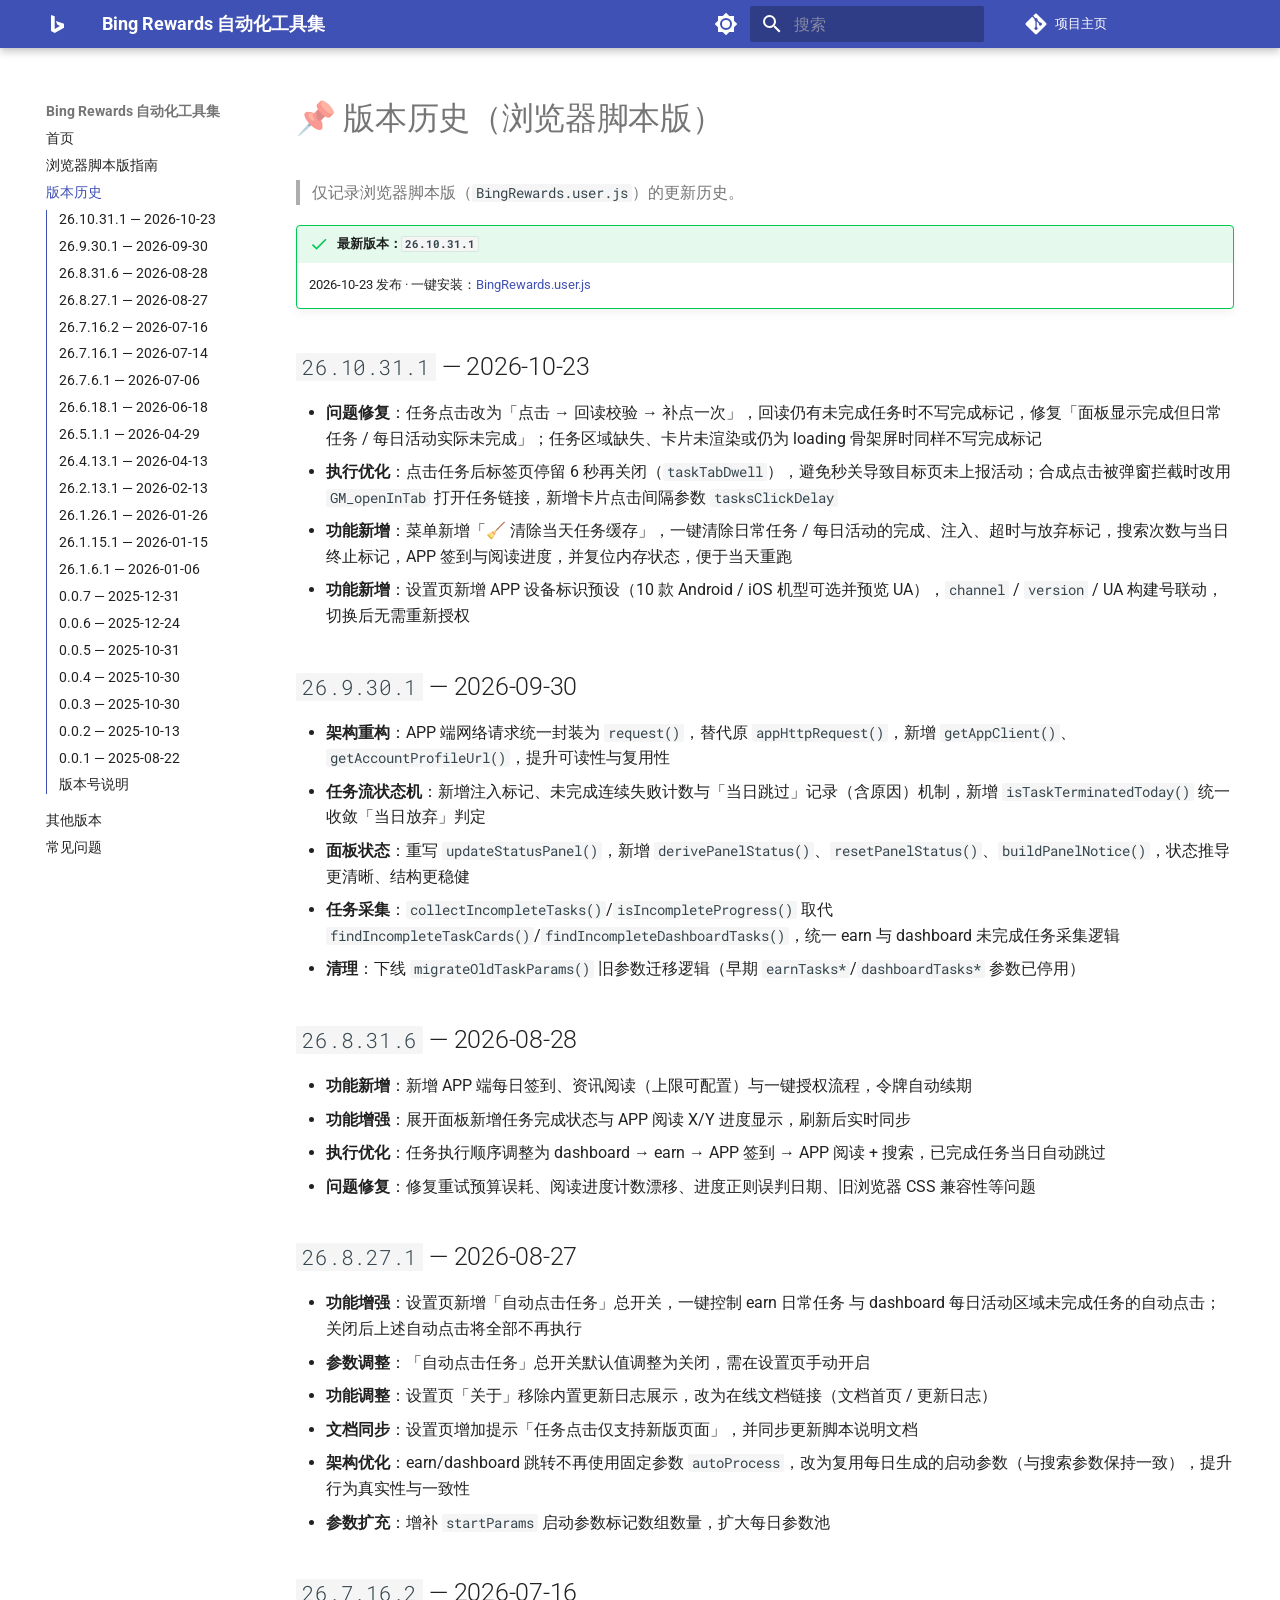
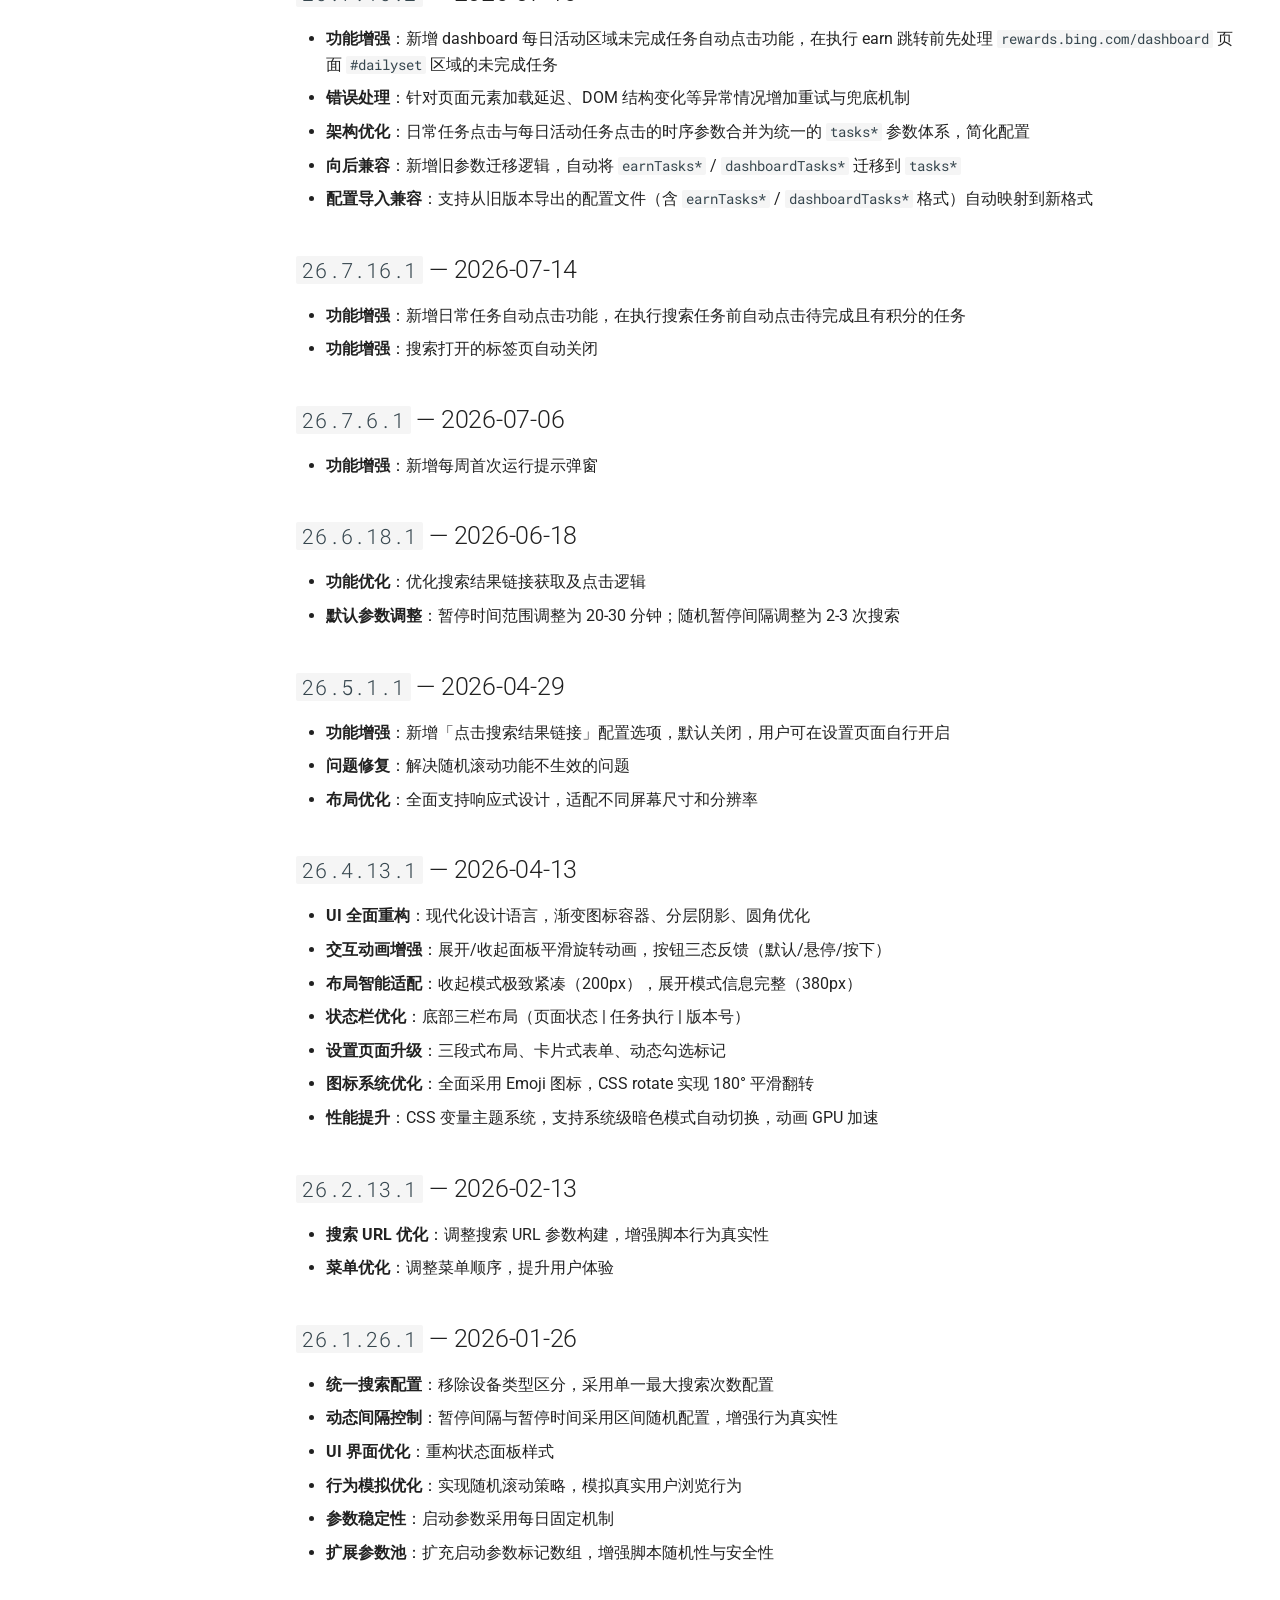
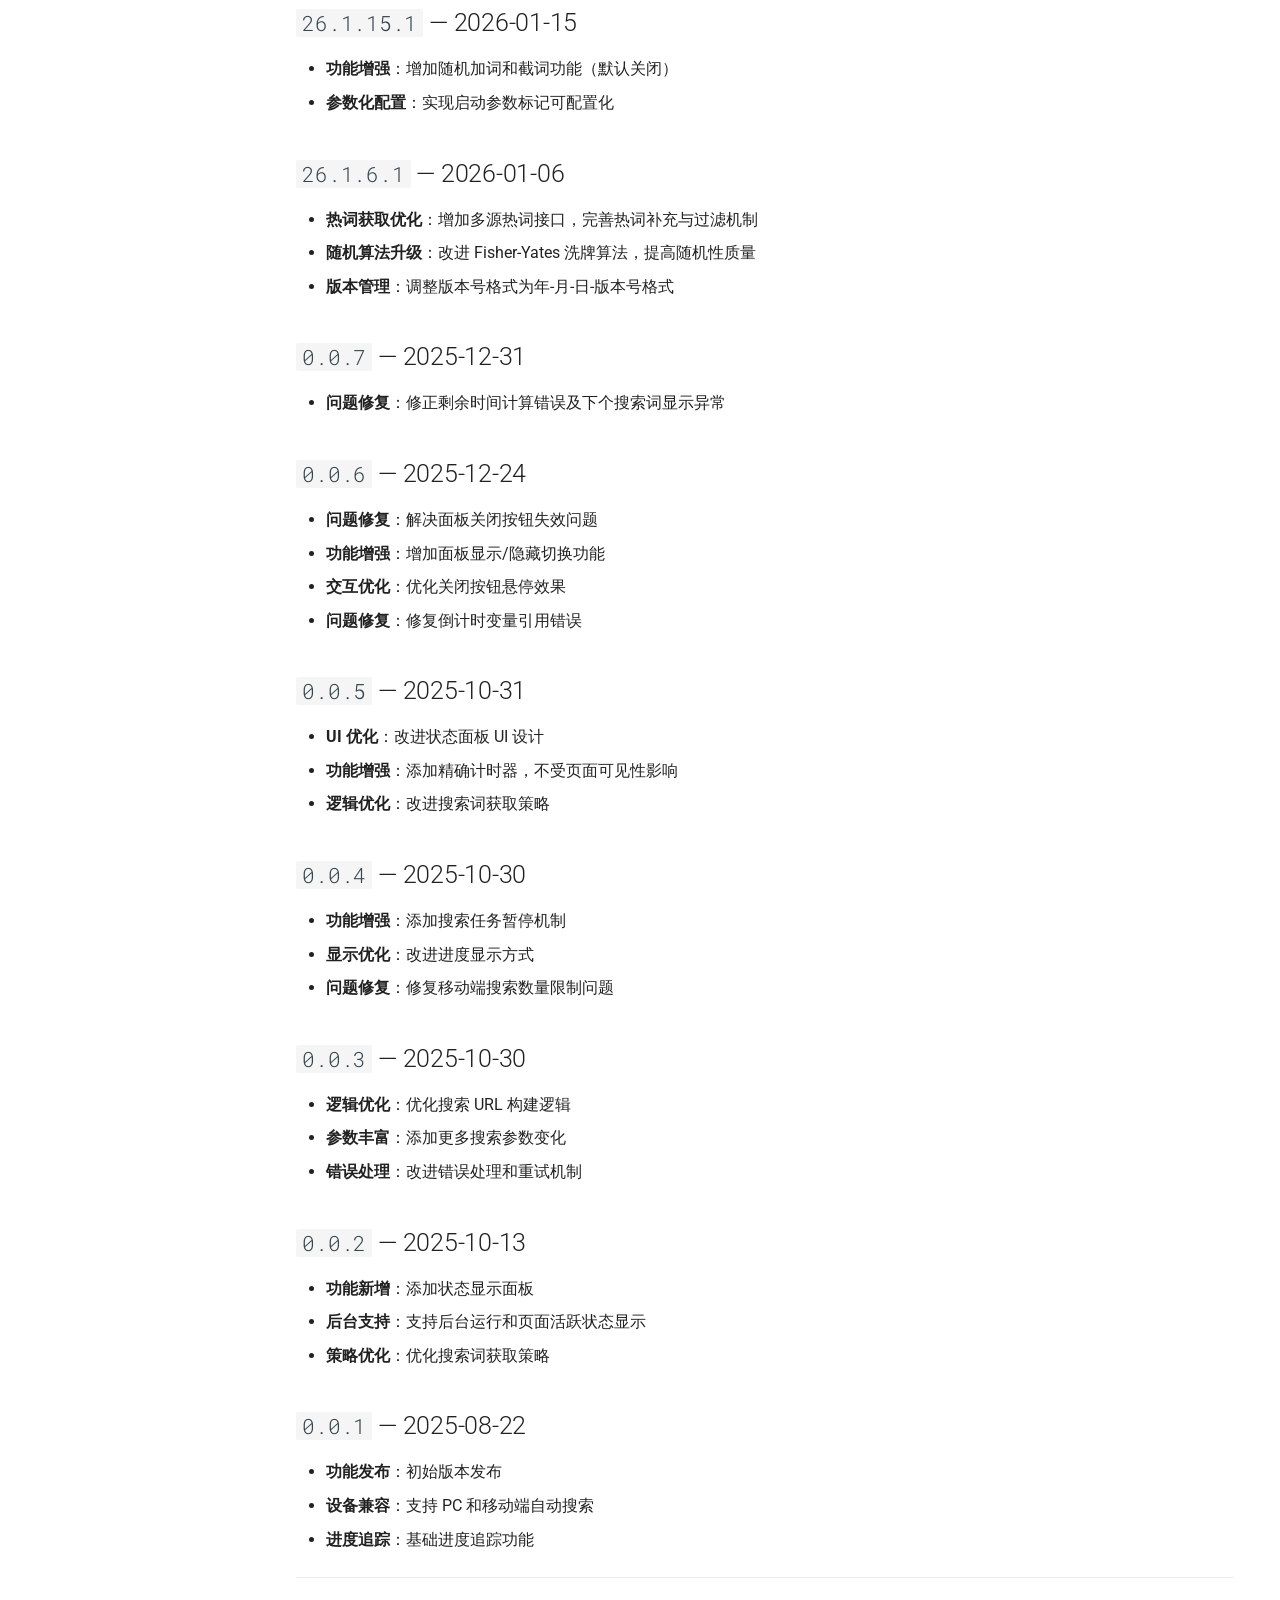
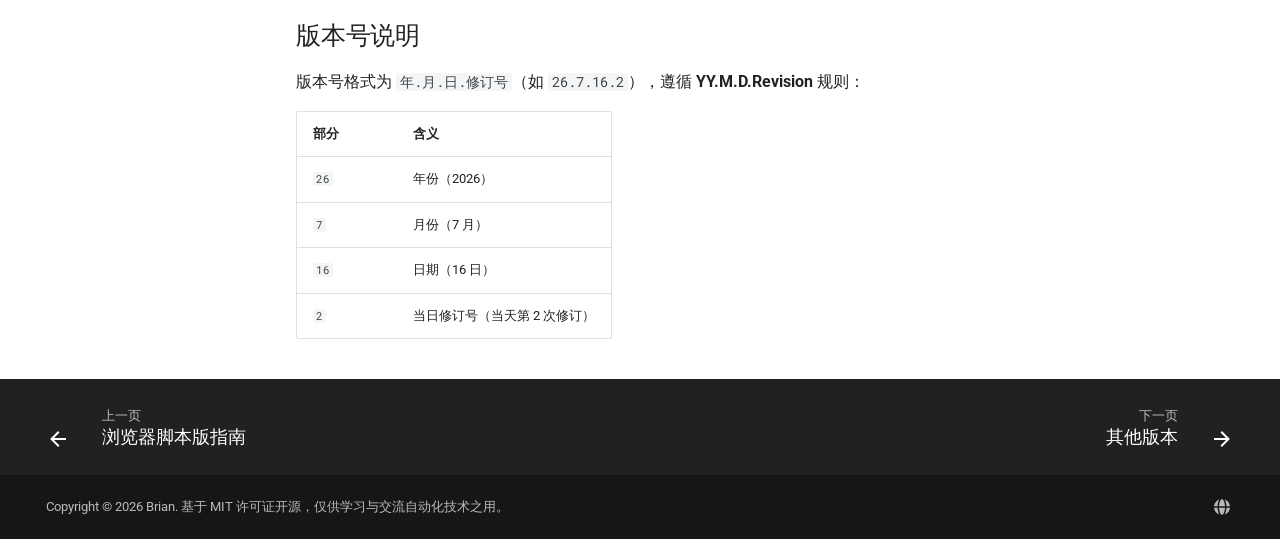
==== commit d0aca16f: "Deployed 1936d9e with MkDocs version: 1.6.1" ====
--- a/changelog/index.html
+++ b/changelog/index.html
@@ -13,10 +13,10 @@
         <link rel="canonical" href="https://idbb98.github.io/microsoft-bing-rewards-daily-task-script/changelog/">
       
       
-        <link rel="prev" href="../dotnet/desktop/">
-      
-      
-        <link rel="next" href="../faq/">
+        <link rel="prev" href="../scripts/userscript/">
+      
+      
+        <link rel="next" href="../other-versions/">
       
       
         
@@ -27,7 +27,7 @@
     
     
       
-        <title>更新日志 - Bing Rewards 自动化工具集</title>
+        <title>版本历史 - Bing Rewards 自动化工具集</title>
       
     
     
@@ -59,17 +59,30 @@
 
     
     
-  </head>
-  
-  
-    
-    
-      
-    
-    
-    
-    
-    <body dir="ltr" data-md-color-scheme="default" data-md-color-primary="teal" data-md-color-accent="cyan">
+  
+<meta property="og:type" content="website" />
+<meta property="og:title" content="版本历史 - Bing Rewards 自动化工具集" />
+<meta property="og:description" content="自动化完成微软必应每日搜索任务，智能积累奖励积分" />
+<meta property="og:image" content="https://idbb98.github.io/microsoft-bing-rewards-daily-task-script/assets/images/social/changelog.png" />
+<meta property="og:image:type" content="image/png" />
+<meta property="og:image:width" content="1200" />
+<meta property="og:image:height" content="630" />
+<meta property="og:url" content="https://idbb98.github.io/microsoft-bing-rewards-daily-task-script/changelog/" />
+<meta property="twitter:card" content="summary_large_image" />
+<meta property="twitter:title" content="版本历史 - Bing Rewards 自动化工具集" />
+<meta property="twitter:description" content="自动化完成微软必应每日搜索任务，智能积累奖励积分" />
+<meta property="twitter:image" content="https://idbb98.github.io/microsoft-bing-rewards-daily-task-script/assets/images/social/changelog.png" />
+</head>
+  
+  
+    
+    
+      
+    
+    
+    
+    
+    <body dir="ltr" data-md-color-scheme="default" data-md-color-primary="indigo" data-md-color-accent="cyan">
   
     
     <input class="md-toggle" data-md-toggle="drawer" type="checkbox" id="__drawer" autocomplete="off">
@@ -90,7 +103,9 @@
     
       
 
-<header class="md-header" data-md-component="header">
+  
+
+<header class="md-header md-header--shadow" data-md-component="header">
   <nav class="md-header__inner md-grid" aria-label="页眉">
     <a href=".." title="Bing Rewards 自动化工具集" class="md-header__button md-logo" aria-label="Bing Rewards 自动化工具集" data-md-component="logo">
       
@@ -112,7 +127,7 @@
         <div class="md-header__topic" data-md-component="header-topic">
           <span class="md-ellipsis">
             
-              更新日志
+              版本历史
             
           </span>
         </div>
@@ -125,7 +140,7 @@
     
     
     
-    <input class="md-option" data-md-color-media="(prefers-color-scheme: light)" data-md-color-scheme="default" data-md-color-primary="teal" data-md-color-accent="cyan"  aria-label="切换到深色模式"  type="radio" name="__palette" id="__palette_0">
+    <input class="md-option" data-md-color-media="(prefers-color-scheme: light)" data-md-color-scheme="default" data-md-color-primary="indigo" data-md-color-accent="cyan"  aria-label="切换到深色模式"  type="radio" name="__palette" id="__palette_0">
     
       <label class="md-header__button md-icon" title="切换到深色模式" for="__palette_1" hidden>
         <svg xmlns="http://www.w3.org/2000/svg" viewBox="0 0 24 24"><path d="M12 8a4 4 0 0 0-4 4 4 4 0 0 0 4 4 4 4 0 0 0 4-4 4 4 0 0 0-4-4m0 10a6 6 0 0 1-6-6 6 6 0 0 1 6-6 6 6 0 0 1 6 6 6 6 0 0 1-6 6m8-9.31V4h-4.69L12 .69 8.69 4H4v4.69L.69 12 4 15.31V20h4.69L12 23.31 15.31 20H20v-4.69L23.31 12z"/></svg>
@@ -135,7 +150,7 @@
     
     
     
-    <input class="md-option" data-md-color-media="(prefers-color-scheme: dark)" data-md-color-scheme="slate" data-md-color-primary="teal" data-md-color-accent="cyan"  aria-label="切换到浅色模式"  type="radio" name="__palette" id="__palette_1">
+    <input class="md-option" data-md-color-media="(prefers-color-scheme: dark)" data-md-color-scheme="slate" data-md-color-primary="indigo" data-md-color-accent="cyan"  aria-label="切换到浅色模式"  type="radio" name="__palette" id="__palette_1">
     
       <label class="md-header__button md-icon" title="切换到浅色模式" for="__palette_0" hidden>
         <svg xmlns="http://www.w3.org/2000/svg" viewBox="0 0 24 24"><path d="M12 18c-.89 0-1.74-.2-2.5-.55C11.56 16.5 13 14.42 13 12s-1.44-4.5-3.5-5.45C10.26 6.2 11.11 6 12 6a6 6 0 0 1 6 6 6 6 0 0 1-6 6m8-9.31V4h-4.69L12 .69 8.69 4H4v4.69L.69 12 4 15.31V20h4.69L12 23.31 15.31 20H20v-4.69L23.31 12z"/></svg>
@@ -199,7 +214,7 @@
     
     
       <div class="md-header__source">
-        <a href="https://idbb98.github.io/microsoft-bing-rewards-daily-task-script/" title="前往仓库" class="md-source" data-md-component="source">
+        <a href="https://gitee.com/idbb98/microsoft-bing-rewards-daily-task-script" title="前往仓库" class="md-source" data-md-component="source">
   <div class="md-source__icon md-icon">
     
     <svg xmlns="http://www.w3.org/2000/svg" viewBox="0 0 448 512"><!--! Font Awesome Free 7.1.0 by @fontawesome - https://fontawesome.com License - https://fontawesome.com/license/free (Icons: CC BY 4.0, Fonts: SIL OFL 1.1, Code: MIT License) Copyright 2025 Fonticons, Inc.--><path d="M439.6 236.1 244 40.5c-5.4-5.5-12.8-8.5-20.4-8.5s-15 3-20.4 8.4L162.5 81l51.5 51.5c27.1-9.1 52.7 16.8 43.4 43.7l49.7 49.7c34.2-11.8 61.2 31 35.5 56.7-26.5 26.5-70.2-2.9-56-37.3L240.3 199v121.9c25.3 12.5 22.3 41.8 9.1 55-6.4 6.4-15.2 10.1-24.3 10.1s-17.8-3.6-24.3-10.1c-17.6-17.6-11.1-46.9 11.2-56v-123c-20.8-8.5-24.6-30.7-18.6-45L142.6 101 8.5 235.1C3 240.6 0 247.9 0 255.5s3 15 8.5 20.4l195.6 195.7c5.4 5.4 12.7 8.4 20.4 8.4s15-3 20.4-8.4l194.7-194.7c5.4-5.4 8.4-12.8 8.4-20.4s-3-15-8.4-20.4"/></svg>
@@ -218,113 +233,6 @@
       
       
         
-          
-            
-<nav class="md-tabs" aria-label="标签" data-md-component="tabs">
-  <div class="md-grid">
-    <ul class="md-tabs__list">
-      
-        
-  
-  
-  
-  
-    <li class="md-tabs__item">
-      <a href=".." class="md-tabs__link">
-        
-  
-  
-    
-  
-  首页
-
-      </a>
-    </li>
-  
-
-      
-        
-  
-  
-  
-  
-    <li class="md-tabs__item">
-      <a href="../quickstart/" class="md-tabs__link">
-        
-  
-  
-    
-  
-  快速开始
-
-      </a>
-    </li>
-  
-
-      
-        
-  
-  
-  
-  
-    
-    
-      <li class="md-tabs__item">
-        <a href="../scripts/userscript/" class="md-tabs__link">
-          
-  
-  
-  版本文档
-
-        </a>
-      </li>
-    
-  
-
-      
-        
-  
-  
-  
-    
-  
-  
-    <li class="md-tabs__item md-tabs__item--active">
-      <a href="./" class="md-tabs__link">
-        
-  
-  
-    
-  
-  更新日志
-
-      </a>
-    </li>
-  
-
-      
-        
-  
-  
-  
-  
-    <li class="md-tabs__item">
-      <a href="../faq/" class="md-tabs__link">
-        
-  
-  
-    
-  
-  常见问题
-
-      </a>
-    </li>
-  
-
-      
-    </ul>
-  </div>
-</nav>
           
         
       
@@ -339,10 +247,10 @@
                     
 
 
-  
-
-
-<nav class="md-nav md-nav--primary md-nav--lifted" aria-label="导航栏" data-md-level="0">
+
+  
+
+<nav class="md-nav md-nav--primary md-nav--integrated" aria-label="导航栏" data-md-level="0">
   <label class="md-nav__title" for="__drawer">
     <a href=".." title="Bing Rewards 自动化工具集" class="md-nav__button md-logo" aria-label="Bing Rewards 自动化工具集" data-md-component="logo">
       
@@ -354,7 +262,7 @@
   </label>
   
     <div class="md-nav__source">
-      <a href="https://idbb98.github.io/microsoft-bing-rewards-daily-task-script/" title="前往仓库" class="md-source" data-md-component="source">
+      <a href="https://gitee.com/idbb98/microsoft-bing-rewards-daily-task-script" title="前往仓库" class="md-source" data-md-component="source">
   <div class="md-source__icon md-icon">
     
     <svg xmlns="http://www.w3.org/2000/svg" viewBox="0 0 448 512"><!--! Font Awesome Free 7.1.0 by @fontawesome - https://fontawesome.com License - https://fontawesome.com/license/free (Icons: CC BY 4.0, Fonts: SIL OFL 1.1, Code: MIT License) Copyright 2025 Fonticons, Inc.--><path d="M439.6 236.1 244 40.5c-5.4-5.5-12.8-8.5-20.4-8.5s-15 3-20.4 8.4L162.5 81l51.5 51.5c27.1-9.1 52.7 16.8 43.4 43.7l49.7 49.7c34.2-11.8 61.2 31 35.5 56.7-26.5 26.5-70.2-2.9-56-37.3L240.3 199v121.9c25.3 12.5 22.3 41.8 9.1 55-6.4 6.4-15.2 10.1-24.3 10.1s-17.8-3.6-24.3-10.1c-17.6-17.6-11.1-46.9 11.2-56v-123c-20.8-8.5-24.6-30.7-18.6-45L142.6 101 8.5 235.1C3 240.6 0 247.9 0 255.5s3 15 8.5 20.4l195.6 195.7c5.4 5.4 12.7 8.4 20.4 8.4s15-3 20.4-8.4l194.7-194.7c5.4-5.4 8.4-12.8 8.4-20.4s-3-15-8.4-20.4"/></svg>
@@ -401,14 +309,14 @@
   
   
     <li class="md-nav__item">
-      <a href="../quickstart/" class="md-nav__link">
+      <a href="../scripts/userscript/" class="md-nav__link">
         
   
   
   <span class="md-ellipsis">
     
   
-    快速开始
+    浏览器脚本版指南
   
 
     
@@ -425,175 +333,6 @@
       
   
   
-  
-  
-    
-    
-    
-    
-      
-      
-    
-    
-    <li class="md-nav__item md-nav__item--nested">
-      
-        
-        
-        <input class="md-nav__toggle md-toggle " type="checkbox" id="__nav_3" >
-        
-          
-          <label class="md-nav__link" for="__nav_3" id="__nav_3_label" tabindex="0">
-            
-  
-  
-  <span class="md-ellipsis">
-    
-  
-    版本文档
-  
-
-    
-  </span>
-  
-  
-
-            <span class="md-nav__icon md-icon"></span>
-          </label>
-        
-        <nav class="md-nav" data-md-level="1" aria-labelledby="__nav_3_label" aria-expanded="false">
-          <label class="md-nav__title" for="__nav_3">
-            <span class="md-nav__icon md-icon"></span>
-            
-  
-    版本文档
-  
-
-          </label>
-          <ul class="md-nav__list" data-md-scrollfix>
-            
-              
-                
-  
-  
-  
-  
-    <li class="md-nav__item">
-      <a href="../scripts/userscript/" class="md-nav__link">
-        
-  
-  
-  <span class="md-ellipsis">
-    
-  
-    浏览器脚本版
-  
-
-    
-  </span>
-  
-  
-
-      </a>
-    </li>
-  
-
-              
-            
-              
-                
-  
-  
-  
-  
-    <li class="md-nav__item">
-      <a href="../python/desktop/" class="md-nav__link">
-        
-  
-  
-  <span class="md-ellipsis">
-    
-  
-    Python 桌面版
-  
-
-    
-  </span>
-  
-  
-
-      </a>
-    </li>
-  
-
-              
-            
-              
-                
-  
-  
-  
-  
-    <li class="md-nav__item">
-      <a href="../extension/browser-extension/" class="md-nav__link">
-        
-  
-  
-  <span class="md-ellipsis">
-    
-  
-    浏览器扩展版
-  
-
-    
-  </span>
-  
-  
-
-      </a>
-    </li>
-  
-
-              
-            
-              
-                
-  
-  
-  
-  
-    <li class="md-nav__item">
-      <a href="../dotnet/desktop/" class="md-nav__link">
-        
-  
-  
-  <span class="md-ellipsis">
-    
-  
-    .NET 桌面版
-  
-
-    
-  </span>
-  
-  
-
-      </a>
-    </li>
-  
-
-              
-            
-          </ul>
-        </nav>
-      
-    </li>
-  
-
-    
-      
-      
-  
-  
     
   
   
@@ -613,7 +352,7 @@
   <span class="md-ellipsis">
     
   
-    更新日志
+    版本历史
   
 
     
@@ -631,7 +370,7 @@
   <span class="md-ellipsis">
     
   
-    更新日志
+    版本历史
   
 
     
@@ -657,224 +396,240 @@
     <ul class="md-nav__list" data-md-component="toc" data-md-scrollfix>
       
         <li class="md-nav__item">
+  <a href="#2610311-2026-10-23" class="md-nav__link">
+    <span class="md-ellipsis">
+      
+        26.10.31.1 — 2026-10-23
+      
+    </span>
+  </a>
+  
+</li>
+      
+        <li class="md-nav__item">
+  <a href="#269301-2026-09-30" class="md-nav__link">
+    <span class="md-ellipsis">
+      
+        26.9.30.1 — 2026-09-30
+      
+    </span>
+  </a>
+  
+</li>
+      
+        <li class="md-nav__item">
+  <a href="#268316-2026-08-28" class="md-nav__link">
+    <span class="md-ellipsis">
+      
+        26.8.31.6 — 2026-08-28
+      
+    </span>
+  </a>
+  
+</li>
+      
+        <li class="md-nav__item">
+  <a href="#268271-2026-08-27" class="md-nav__link">
+    <span class="md-ellipsis">
+      
+        26.8.27.1 — 2026-08-27
+      
+    </span>
+  </a>
+  
+</li>
+      
+        <li class="md-nav__item">
+  <a href="#267162-2026-07-16" class="md-nav__link">
+    <span class="md-ellipsis">
+      
+        26.7.16.2 — 2026-07-16
+      
+    </span>
+  </a>
+  
+</li>
+      
+        <li class="md-nav__item">
+  <a href="#267161-2026-07-14" class="md-nav__link">
+    <span class="md-ellipsis">
+      
+        26.7.16.1 — 2026-07-14
+      
+    </span>
+  </a>
+  
+</li>
+      
+        <li class="md-nav__item">
+  <a href="#26761-2026-07-06" class="md-nav__link">
+    <span class="md-ellipsis">
+      
+        26.7.6.1 — 2026-07-06
+      
+    </span>
+  </a>
+  
+</li>
+      
+        <li class="md-nav__item">
+  <a href="#266181-2026-06-18" class="md-nav__link">
+    <span class="md-ellipsis">
+      
+        26.6.18.1 — 2026-06-18
+      
+    </span>
+  </a>
+  
+</li>
+      
+        <li class="md-nav__item">
+  <a href="#26511-2026-04-29" class="md-nav__link">
+    <span class="md-ellipsis">
+      
+        26.5.1.1 — 2026-04-29
+      
+    </span>
+  </a>
+  
+</li>
+      
+        <li class="md-nav__item">
+  <a href="#264131-2026-04-13" class="md-nav__link">
+    <span class="md-ellipsis">
+      
+        26.4.13.1 — 2026-04-13
+      
+    </span>
+  </a>
+  
+</li>
+      
+        <li class="md-nav__item">
+  <a href="#262131-2026-02-13" class="md-nav__link">
+    <span class="md-ellipsis">
+      
+        26.2.13.1 — 2026-02-13
+      
+    </span>
+  </a>
+  
+</li>
+      
+        <li class="md-nav__item">
+  <a href="#261261-2026-01-26" class="md-nav__link">
+    <span class="md-ellipsis">
+      
+        26.1.26.1 — 2026-01-26
+      
+    </span>
+  </a>
+  
+</li>
+      
+        <li class="md-nav__item">
+  <a href="#261151-2026-01-15" class="md-nav__link">
+    <span class="md-ellipsis">
+      
+        26.1.15.1 — 2026-01-15
+      
+    </span>
+  </a>
+  
+</li>
+      
+        <li class="md-nav__item">
+  <a href="#26161-2026-01-06" class="md-nav__link">
+    <span class="md-ellipsis">
+      
+        26.1.6.1 — 2026-01-06
+      
+    </span>
+  </a>
+  
+</li>
+      
+        <li class="md-nav__item">
+  <a href="#007-2025-12-31" class="md-nav__link">
+    <span class="md-ellipsis">
+      
+        0.0.7 — 2025-12-31
+      
+    </span>
+  </a>
+  
+</li>
+      
+        <li class="md-nav__item">
+  <a href="#006-2025-12-24" class="md-nav__link">
+    <span class="md-ellipsis">
+      
+        0.0.6 — 2025-12-24
+      
+    </span>
+  </a>
+  
+</li>
+      
+        <li class="md-nav__item">
+  <a href="#005-2025-10-31" class="md-nav__link">
+    <span class="md-ellipsis">
+      
+        0.0.5 — 2025-10-31
+      
+    </span>
+  </a>
+  
+</li>
+      
+        <li class="md-nav__item">
+  <a href="#004-2025-10-30" class="md-nav__link">
+    <span class="md-ellipsis">
+      
+        0.0.4 — 2025-10-30
+      
+    </span>
+  </a>
+  
+</li>
+      
+        <li class="md-nav__item">
+  <a href="#003-2025-10-30" class="md-nav__link">
+    <span class="md-ellipsis">
+      
+        0.0.3 — 2025-10-30
+      
+    </span>
+  </a>
+  
+</li>
+      
+        <li class="md-nav__item">
+  <a href="#002-2025-10-13" class="md-nav__link">
+    <span class="md-ellipsis">
+      
+        0.0.2 — 2025-10-13
+      
+    </span>
+  </a>
+  
+</li>
+      
+        <li class="md-nav__item">
+  <a href="#001-2025-08-22" class="md-nav__link">
+    <span class="md-ellipsis">
+      
+        0.0.1 — 2025-08-22
+      
+    </span>
+  </a>
+  
+</li>
+      
+        <li class="md-nav__item">
   <a href="#_2" class="md-nav__link">
     <span class="md-ellipsis">
       
-        当前版本
-      
-    </span>
-  </a>
-  
-</li>
-      
-        <li class="md-nav__item">
-  <a href="#_3" class="md-nav__link">
-    <span class="md-ellipsis">
-      
-        版本历史
-      
-    </span>
-  </a>
-  
-    <nav class="md-nav" aria-label="版本历史">
-      <ul class="md-nav__list">
-        
-          <li class="md-nav__item">
-  <a href="#267162-2026-07-16" class="md-nav__link">
-    <span class="md-ellipsis">
-      
-        26.7.16.2 — 2026-07-16
-      
-    </span>
-  </a>
-  
-</li>
-        
-          <li class="md-nav__item">
-  <a href="#267161-2026-07-14" class="md-nav__link">
-    <span class="md-ellipsis">
-      
-        26.7.16.1 — 2026-07-14
-      
-    </span>
-  </a>
-  
-</li>
-        
-          <li class="md-nav__item">
-  <a href="#26761-2026-07-06" class="md-nav__link">
-    <span class="md-ellipsis">
-      
-        26.7.6.1 — 2026-07-06
-      
-    </span>
-  </a>
-  
-</li>
-        
-          <li class="md-nav__item">
-  <a href="#266181-2026-06-18" class="md-nav__link">
-    <span class="md-ellipsis">
-      
-        26.6.18.1 — 2026-06-18
-      
-    </span>
-  </a>
-  
-</li>
-        
-          <li class="md-nav__item">
-  <a href="#26511-2026-04-29" class="md-nav__link">
-    <span class="md-ellipsis">
-      
-        26.5.1.1 — 2026-04-29
-      
-    </span>
-  </a>
-  
-</li>
-        
-          <li class="md-nav__item">
-  <a href="#264131-2026-04-13" class="md-nav__link">
-    <span class="md-ellipsis">
-      
-        26.4.13.1 — 2026-04-13
-      
-    </span>
-  </a>
-  
-</li>
-        
-          <li class="md-nav__item">
-  <a href="#262131-2026-02-13" class="md-nav__link">
-    <span class="md-ellipsis">
-      
-        26.2.13.1 — 2026-02-13
-      
-    </span>
-  </a>
-  
-</li>
-        
-          <li class="md-nav__item">
-  <a href="#261261-2026-01-26" class="md-nav__link">
-    <span class="md-ellipsis">
-      
-        26.1.26.1 — 2026-01-26
-      
-    </span>
-  </a>
-  
-</li>
-        
-          <li class="md-nav__item">
-  <a href="#261151-2026-01-15" class="md-nav__link">
-    <span class="md-ellipsis">
-      
-        26.1.15.1 — 2026-01-15
-      
-    </span>
-  </a>
-  
-</li>
-        
-          <li class="md-nav__item">
-  <a href="#26161-2026-01-06" class="md-nav__link">
-    <span class="md-ellipsis">
-      
-        26.1.6.1 — 2026-01-06
-      
-    </span>
-  </a>
-  
-</li>
-        
-          <li class="md-nav__item">
-  <a href="#007-2025-12-31" class="md-nav__link">
-    <span class="md-ellipsis">
-      
-        0.0.7 — 2025-12-31
-      
-    </span>
-  </a>
-  
-</li>
-        
-          <li class="md-nav__item">
-  <a href="#006-2025-12-24" class="md-nav__link">
-    <span class="md-ellipsis">
-      
-        0.0.6 — 2025-12-24
-      
-    </span>
-  </a>
-  
-</li>
-        
-          <li class="md-nav__item">
-  <a href="#005-2025-10-31" class="md-nav__link">
-    <span class="md-ellipsis">
-      
-        0.0.5 — 2025-10-31
-      
-    </span>
-  </a>
-  
-</li>
-        
-          <li class="md-nav__item">
-  <a href="#004-2025-10-30" class="md-nav__link">
-    <span class="md-ellipsis">
-      
-        0.0.4 — 2025-10-30
-      
-    </span>
-  </a>
-  
-</li>
-        
-          <li class="md-nav__item">
-  <a href="#003-2025-10-30" class="md-nav__link">
-    <span class="md-ellipsis">
-      
-        0.0.3 — 2025-10-30
-      
-    </span>
-  </a>
-  
-</li>
-        
-          <li class="md-nav__item">
-  <a href="#002-2025-10-13" class="md-nav__link">
-    <span class="md-ellipsis">
-      
-        0.0.2 — 2025-10-13
-      
-    </span>
-  </a>
-  
-</li>
-        
-          <li class="md-nav__item">
-  <a href="#001-2025-08-22" class="md-nav__link">
-    <span class="md-ellipsis">
-      
-        0.0.1 — 2025-08-22
-      
-    </span>
-  </a>
-  
-</li>
-        
-      </ul>
-    </nav>
-  
-</li>
-      
-        <li class="md-nav__item">
-  <a href="#_4" class="md-nav__link">
-    <span class="md-ellipsis">
-      
         版本号说明
       
     </span>
@@ -886,6 +641,33 @@
   
 </nav>
       
+    </li>
+  
+
+    
+      
+      
+  
+  
+  
+  
+    <li class="md-nav__item">
+      <a href="../other-versions/" class="md-nav__link">
+        
+  
+  
+  <span class="md-ellipsis">
+    
+  
+    其他版本
+  
+
+    
+  </span>
+  
+  
+
+      </a>
     </li>
   
 
@@ -923,258 +705,6 @@
                 </div>
               </div>
             
-            
-              
-              <div class="md-sidebar md-sidebar--secondary" data-md-component="sidebar" data-md-type="toc" >
-                <div class="md-sidebar__scrollwrap">
-                  <div class="md-sidebar__inner">
-                    
-
-<nav class="md-nav md-nav--secondary" aria-label="目录">
-  
-  
-  
-    
-  
-  
-    <label class="md-nav__title" for="__toc">
-      <span class="md-nav__icon md-icon"></span>
-      目录
-    </label>
-    <ul class="md-nav__list" data-md-component="toc" data-md-scrollfix>
-      
-        <li class="md-nav__item">
-  <a href="#_2" class="md-nav__link">
-    <span class="md-ellipsis">
-      
-        当前版本
-      
-    </span>
-  </a>
-  
-</li>
-      
-        <li class="md-nav__item">
-  <a href="#_3" class="md-nav__link">
-    <span class="md-ellipsis">
-      
-        版本历史
-      
-    </span>
-  </a>
-  
-    <nav class="md-nav" aria-label="版本历史">
-      <ul class="md-nav__list">
-        
-          <li class="md-nav__item">
-  <a href="#267162-2026-07-16" class="md-nav__link">
-    <span class="md-ellipsis">
-      
-        26.7.16.2 — 2026-07-16
-      
-    </span>
-  </a>
-  
-</li>
-        
-          <li class="md-nav__item">
-  <a href="#267161-2026-07-14" class="md-nav__link">
-    <span class="md-ellipsis">
-      
-        26.7.16.1 — 2026-07-14
-      
-    </span>
-  </a>
-  
-</li>
-        
-          <li class="md-nav__item">
-  <a href="#26761-2026-07-06" class="md-nav__link">
-    <span class="md-ellipsis">
-      
-        26.7.6.1 — 2026-07-06
-      
-    </span>
-  </a>
-  
-</li>
-        
-          <li class="md-nav__item">
-  <a href="#266181-2026-06-18" class="md-nav__link">
-    <span class="md-ellipsis">
-      
-        26.6.18.1 — 2026-06-18
-      
-    </span>
-  </a>
-  
-</li>
-        
-          <li class="md-nav__item">
-  <a href="#26511-2026-04-29" class="md-nav__link">
-    <span class="md-ellipsis">
-      
-        26.5.1.1 — 2026-04-29
-      
-    </span>
-  </a>
-  
-</li>
-        
-          <li class="md-nav__item">
-  <a href="#264131-2026-04-13" class="md-nav__link">
-    <span class="md-ellipsis">
-      
-        26.4.13.1 — 2026-04-13
-      
-    </span>
-  </a>
-  
-</li>
-        
-          <li class="md-nav__item">
-  <a href="#262131-2026-02-13" class="md-nav__link">
-    <span class="md-ellipsis">
-      
-        26.2.13.1 — 2026-02-13
-      
-    </span>
-  </a>
-  
-</li>
-        
-          <li class="md-nav__item">
-  <a href="#261261-2026-01-26" class="md-nav__link">
-    <span class="md-ellipsis">
-      
-        26.1.26.1 — 2026-01-26
-      
-    </span>
-  </a>
-  
-</li>
-        
-          <li class="md-nav__item">
-  <a href="#261151-2026-01-15" class="md-nav__link">
-    <span class="md-ellipsis">
-      
-        26.1.15.1 — 2026-01-15
-      
-    </span>
-  </a>
-  
-</li>
-        
-          <li class="md-nav__item">
-  <a href="#26161-2026-01-06" class="md-nav__link">
-    <span class="md-ellipsis">
-      
-        26.1.6.1 — 2026-01-06
-      
-    </span>
-  </a>
-  
-</li>
-        
-          <li class="md-nav__item">
-  <a href="#007-2025-12-31" class="md-nav__link">
-    <span class="md-ellipsis">
-      
-        0.0.7 — 2025-12-31
-      
-    </span>
-  </a>
-  
-</li>
-        
-          <li class="md-nav__item">
-  <a href="#006-2025-12-24" class="md-nav__link">
-    <span class="md-ellipsis">
-      
-        0.0.6 — 2025-12-24
-      
-    </span>
-  </a>
-  
-</li>
-        
-          <li class="md-nav__item">
-  <a href="#005-2025-10-31" class="md-nav__link">
-    <span class="md-ellipsis">
-      
-        0.0.5 — 2025-10-31
-      
-    </span>
-  </a>
-  
-</li>
-        
-          <li class="md-nav__item">
-  <a href="#004-2025-10-30" class="md-nav__link">
-    <span class="md-ellipsis">
-      
-        0.0.4 — 2025-10-30
-      
-    </span>
-  </a>
-  
-</li>
-        
-          <li class="md-nav__item">
-  <a href="#003-2025-10-30" class="md-nav__link">
-    <span class="md-ellipsis">
-      
-        0.0.3 — 2025-10-30
-      
-    </span>
-  </a>
-  
-</li>
-        
-          <li class="md-nav__item">
-  <a href="#002-2025-10-13" class="md-nav__link">
-    <span class="md-ellipsis">
-      
-        0.0.2 — 2025-10-13
-      
-    </span>
-  </a>
-  
-</li>
-        
-          <li class="md-nav__item">
-  <a href="#001-2025-08-22" class="md-nav__link">
-    <span class="md-ellipsis">
-      
-        0.0.1 — 2025-08-22
-      
-    </span>
-  </a>
-  
-</li>
-        
-      </ul>
-    </nav>
-  
-</li>
-      
-        <li class="md-nav__item">
-  <a href="#_4" class="md-nav__link">
-    <span class="md-ellipsis">
-      
-        版本号说明
-      
-    </span>
-  </a>
-  
-</li>
-      
-    </ul>
-  
-</nav>
-                  </div>
-                </div>
-              </div>
             
           
           
@@ -1186,18 +716,46 @@
 
 
 
-<h1 id="_1">📝 更新日志<a class="headerlink" href="#_1" title="Permanent link">&para;</a></h1>
+<h1 id="_1">📌 版本历史（浏览器脚本版）<a class="headerlink" href="#_1" title="Permanent link">&para;</a></h1>
 <blockquote>
-<p>以下版本记录为 <strong>浏览器脚本版</strong> 的更新历史。其他版本（Python / .NET / 扩展）的更新记录请参阅对应文档页。</p>
+<p>仅记录浏览器脚本版（<code>BingRewards.user.js</code>）的更新历史。</p>
 </blockquote>
-<h2 id="_2">当前版本<a class="headerlink" href="#_2" title="Permanent link">&para;</a></h2>
 <div class="admonition success">
-<p class="admonition-title">最新版本：<code>26.7.16.2</code></p>
-<p>2026-07-16 发布 · 一键安装：<a href="https://gitee.com/idbb98/microsoft-bing-rewards-daily-task-script/raw/master/BingRewards.user.js">BingRewards.user.js</a></p>
+<p class="admonition-title">最新版本：<code>26.10.31.1</code></p>
+<p>2026-10-23 发布 · 一键安装：<a href="https://gitee.com/idbb98/microsoft-bing-rewards-daily-task-script/raw/master/BingRewards.user.js">BingRewards.user.js</a></p>
 </div>
-<hr />
-<h2 id="_3">版本历史<a class="headerlink" href="#_3" title="Permanent link">&para;</a></h2>
-<h3 id="267162-2026-07-16"><code>26.7.16.2</code> — 2026-07-16<a class="headerlink" href="#267162-2026-07-16" title="Permanent link">&para;</a></h3>
+<h2 id="2610311-2026-10-23"><code>26.10.31.1</code> — 2026-10-23<a class="headerlink" href="#2610311-2026-10-23" title="Permanent link">&para;</a></h2>
+<ul>
+<li><strong>问题修复</strong>：任务点击改为「点击 → 回读校验 → 补点一次」，回读仍有未完成任务时不写完成标记，修复「面板显示完成但日常任务 / 每日活动实际未完成」；任务区域缺失、卡片未渲染或仍为 loading 骨架屏时同样不写完成标记</li>
+<li><strong>执行优化</strong>：点击任务后标签页停留 6 秒再关闭（<code>taskTabDwell</code>），避免秒关导致目标页未上报活动；合成点击被弹窗拦截时改用 <code>GM_openInTab</code> 打开任务链接，新增卡片点击间隔参数 <code>tasksClickDelay</code></li>
+<li><strong>功能新增</strong>：菜单新增「🧹 清除当天任务缓存」，一键清除日常任务 / 每日活动的完成、注入、超时与放弃标记，搜索次数与当日终止标记，APP 签到与阅读进度，并复位内存状态，便于当天重跑</li>
+<li><strong>功能新增</strong>：设置页新增 APP 设备标识预设（10 款 Android / iOS 机型可选并预览 UA），<code>channel</code> / <code>version</code> / UA 构建号联动，切换后无需重新授权</li>
+</ul>
+<h2 id="269301-2026-09-30"><code>26.9.30.1</code> — 2026-09-30<a class="headerlink" href="#269301-2026-09-30" title="Permanent link">&para;</a></h2>
+<ul>
+<li><strong>架构重构</strong>：APP 端网络请求统一封装为 <code>request()</code>，替代原 <code>appHttpRequest()</code>，新增 <code>getAppClient()</code>、<code>getAccountProfileUrl()</code>，提升可读性与复用性</li>
+<li><strong>任务流状态机</strong>：新增注入标记、未完成连续失败计数与「当日跳过」记录（含原因）机制，新增 <code>isTaskTerminatedToday()</code> 统一收敛「当日放弃」判定</li>
+<li><strong>面板状态</strong>：重写 <code>updateStatusPanel()</code>，新增 <code>derivePanelStatus()</code>、<code>resetPanelStatus()</code>、<code>buildPanelNotice()</code>，状态推导更清晰、结构更稳健</li>
+<li><strong>任务采集</strong>：<code>collectIncompleteTasks()</code>/<code>isIncompleteProgress()</code> 取代 <code>findIncompleteTaskCards()</code>/<code>findIncompleteDashboardTasks()</code>，统一 earn 与 dashboard 未完成任务采集逻辑</li>
+<li><strong>清理</strong>：下线 <code>migrateOldTaskParams()</code> 旧参数迁移逻辑（早期 <code>earnTasks*</code>/<code>dashboardTasks*</code> 参数已停用）</li>
+</ul>
+<h2 id="268316-2026-08-28"><code>26.8.31.6</code> — 2026-08-28<a class="headerlink" href="#268316-2026-08-28" title="Permanent link">&para;</a></h2>
+<ul>
+<li><strong>功能新增</strong>：新增 APP 端每日签到、资讯阅读（上限可配置）与一键授权流程，令牌自动续期</li>
+<li><strong>功能增强</strong>：展开面板新增任务完成状态与 APP 阅读 X/Y 进度显示，刷新后实时同步</li>
+<li><strong>执行优化</strong>：任务执行顺序调整为 dashboard → earn → APP 签到 → APP 阅读 + 搜索，已完成任务当日自动跳过</li>
+<li><strong>问题修复</strong>：修复重试预算误耗、阅读进度计数漂移、进度正则误判日期、旧浏览器 CSS 兼容性等问题</li>
+</ul>
+<h2 id="268271-2026-08-27"><code>26.8.27.1</code> — 2026-08-27<a class="headerlink" href="#268271-2026-08-27" title="Permanent link">&para;</a></h2>
+<ul>
+<li><strong>功能增强</strong>：设置页新增「自动点击任务」总开关，一键控制 earn 日常任务 与 dashboard 每日活动区域未完成任务的自动点击；关闭后上述自动点击将全部不再执行</li>
+<li><strong>参数调整</strong>：「自动点击任务」总开关默认值调整为关闭，需在设置页手动开启</li>
+<li><strong>功能调整</strong>：设置页「关于」移除内置更新日志展示，改为在线文档链接（文档首页 / 更新日志）</li>
+<li><strong>文档同步</strong>：设置页增加提示「任务点击仅支持新版页面」，并同步更新脚本说明文档</li>
+<li><strong>架构优化</strong>：earn/dashboard 跳转不再使用固定参数 <code>autoProcess</code>，改为复用每日生成的启动参数（与搜索参数保持一致），提升行为真实性与一致性</li>
+<li><strong>参数扩充</strong>：增补 <code>startParams</code> 启动参数标记数组数量，扩大每日参数池</li>
+</ul>
+<h2 id="267162-2026-07-16"><code>26.7.16.2</code> — 2026-07-16<a class="headerlink" href="#267162-2026-07-16" title="Permanent link">&para;</a></h2>
 <ul>
 <li><strong>功能增强</strong>：新增 dashboard 每日活动区域未完成任务自动点击功能，在执行 earn 跳转前先处理 <code>rewards.bing.com/dashboard</code> 页面 <code>#dailyset</code> 区域的未完成任务</li>
 <li><strong>错误处理</strong>：针对页面元素加载延迟、DOM 结构变化等异常情况增加重试与兜底机制</li>
@@ -1205,27 +763,27 @@
 <li><strong>向后兼容</strong>：新增旧参数迁移逻辑，自动将 <code>earnTasks*</code> / <code>dashboardTasks*</code> 迁移到 <code>tasks*</code></li>
 <li><strong>配置导入兼容</strong>：支持从旧版本导出的配置文件（含 <code>earnTasks*</code> / <code>dashboardTasks*</code> 格式）自动映射到新格式</li>
 </ul>
-<h3 id="267161-2026-07-14"><code>26.7.16.1</code> — 2026-07-14<a class="headerlink" href="#267161-2026-07-14" title="Permanent link">&para;</a></h3>
+<h2 id="267161-2026-07-14"><code>26.7.16.1</code> — 2026-07-14<a class="headerlink" href="#267161-2026-07-14" title="Permanent link">&para;</a></h2>
 <ul>
 <li><strong>功能增强</strong>：新增日常任务自动点击功能，在执行搜索任务前自动点击待完成且有积分的任务</li>
 <li><strong>功能增强</strong>：搜索打开的标签页自动关闭</li>
 </ul>
-<h3 id="26761-2026-07-06"><code>26.7.6.1</code> — 2026-07-06<a class="headerlink" href="#26761-2026-07-06" title="Permanent link">&para;</a></h3>
+<h2 id="26761-2026-07-06"><code>26.7.6.1</code> — 2026-07-06<a class="headerlink" href="#26761-2026-07-06" title="Permanent link">&para;</a></h2>
 <ul>
 <li><strong>功能增强</strong>：新增每周首次运行提示弹窗</li>
 </ul>
-<h3 id="266181-2026-06-18"><code>26.6.18.1</code> — 2026-06-18<a class="headerlink" href="#266181-2026-06-18" title="Permanent link">&para;</a></h3>
+<h2 id="266181-2026-06-18"><code>26.6.18.1</code> — 2026-06-18<a class="headerlink" href="#266181-2026-06-18" title="Permanent link">&para;</a></h2>
 <ul>
 <li><strong>功能优化</strong>：优化搜索结果链接获取及点击逻辑</li>
 <li><strong>默认参数调整</strong>：暂停时间范围调整为 20-30 分钟；随机暂停间隔调整为 2-3 次搜索</li>
 </ul>
-<h3 id="26511-2026-04-29"><code>26.5.1.1</code> — 2026-04-29<a class="headerlink" href="#26511-2026-04-29" title="Permanent link">&para;</a></h3>
+<h2 id="26511-2026-04-29"><code>26.5.1.1</code> — 2026-04-29<a class="headerlink" href="#26511-2026-04-29" title="Permanent link">&para;</a></h2>
 <ul>
 <li><strong>功能增强</strong>：新增「点击搜索结果链接」配置选项，默认关闭，用户可在设置页面自行开启</li>
 <li><strong>问题修复</strong>：解决随机滚动功能不生效的问题</li>
 <li><strong>布局优化</strong>：全面支持响应式设计，适配不同屏幕尺寸和分辨率</li>
 </ul>
-<h3 id="264131-2026-04-13"><code>26.4.13.1</code> — 2026-04-13<a class="headerlink" href="#264131-2026-04-13" title="Permanent link">&para;</a></h3>
+<h2 id="264131-2026-04-13"><code>26.4.13.1</code> — 2026-04-13<a class="headerlink" href="#264131-2026-04-13" title="Permanent link">&para;</a></h2>
 <ul>
 <li><strong>UI 全面重构</strong>：现代化设计语言，渐变图标容器、分层阴影、圆角优化</li>
 <li><strong>交互动画增强</strong>：展开/收起面板平滑旋转动画，按钮三态反馈（默认/悬停/按下）</li>
@@ -1235,12 +793,12 @@
 <li><strong>图标系统优化</strong>：全面采用 Emoji 图标，CSS rotate 实现 180° 平滑翻转</li>
 <li><strong>性能提升</strong>：CSS 变量主题系统，支持系统级暗色模式自动切换，动画 GPU 加速</li>
 </ul>
-<h3 id="262131-2026-02-13"><code>26.2.13.1</code> — 2026-02-13<a class="headerlink" href="#262131-2026-02-13" title="Permanent link">&para;</a></h3>
+<h2 id="262131-2026-02-13"><code>26.2.13.1</code> — 2026-02-13<a class="headerlink" href="#262131-2026-02-13" title="Permanent link">&para;</a></h2>
 <ul>
 <li><strong>搜索 URL 优化</strong>：调整搜索 URL 参数构建，增强脚本行为真实性</li>
 <li><strong>菜单优化</strong>：调整菜单顺序，提升用户体验</li>
 </ul>
-<h3 id="261261-2026-01-26"><code>26.1.26.1</code> — 2026-01-26<a class="headerlink" href="#261261-2026-01-26" title="Permanent link">&para;</a></h3>
+<h2 id="261261-2026-01-26"><code>26.1.26.1</code> — 2026-01-26<a class="headerlink" href="#261261-2026-01-26" title="Permanent link">&para;</a></h2>
 <ul>
 <li><strong>统一搜索配置</strong>：移除设备类型区分，采用单一最大搜索次数配置</li>
 <li><strong>动态间隔控制</strong>：暂停间隔与暂停时间采用区间随机配置，增强行为真实性</li>
@@ -1249,60 +807,60 @@
 <li><strong>参数稳定性</strong>：启动参数采用每日固定机制</li>
 <li><strong>扩展参数池</strong>：扩充启动参数标记数组，增强脚本随机性与安全性</li>
 </ul>
-<h3 id="261151-2026-01-15"><code>26.1.15.1</code> — 2026-01-15<a class="headerlink" href="#261151-2026-01-15" title="Permanent link">&para;</a></h3>
+<h2 id="261151-2026-01-15"><code>26.1.15.1</code> — 2026-01-15<a class="headerlink" href="#261151-2026-01-15" title="Permanent link">&para;</a></h2>
 <ul>
 <li><strong>功能增强</strong>：增加随机加词和截词功能（默认关闭）</li>
 <li><strong>参数化配置</strong>：实现启动参数标记可配置化</li>
 </ul>
-<h3 id="26161-2026-01-06"><code>26.1.6.1</code> — 2026-01-06<a class="headerlink" href="#26161-2026-01-06" title="Permanent link">&para;</a></h3>
+<h2 id="26161-2026-01-06"><code>26.1.6.1</code> — 2026-01-06<a class="headerlink" href="#26161-2026-01-06" title="Permanent link">&para;</a></h2>
 <ul>
 <li><strong>热词获取优化</strong>：增加多源热词接口，完善热词补充与过滤机制</li>
 <li><strong>随机算法升级</strong>：改进 Fisher-Yates 洗牌算法，提高随机性质量</li>
 <li><strong>版本管理</strong>：调整版本号格式为年-月-日-版本号格式</li>
 </ul>
-<h3 id="007-2025-12-31"><code>0.0.7</code> — 2025-12-31<a class="headerlink" href="#007-2025-12-31" title="Permanent link">&para;</a></h3>
+<h2 id="007-2025-12-31"><code>0.0.7</code> — 2025-12-31<a class="headerlink" href="#007-2025-12-31" title="Permanent link">&para;</a></h2>
 <ul>
 <li><strong>问题修复</strong>：修正剩余时间计算错误及下个搜索词显示异常</li>
 </ul>
-<h3 id="006-2025-12-24"><code>0.0.6</code> — 2025-12-24<a class="headerlink" href="#006-2025-12-24" title="Permanent link">&para;</a></h3>
+<h2 id="006-2025-12-24"><code>0.0.6</code> — 2025-12-24<a class="headerlink" href="#006-2025-12-24" title="Permanent link">&para;</a></h2>
 <ul>
 <li><strong>问题修复</strong>：解决面板关闭按钮失效问题</li>
 <li><strong>功能增强</strong>：增加面板显示/隐藏切换功能</li>
 <li><strong>交互优化</strong>：优化关闭按钮悬停效果</li>
 <li><strong>问题修复</strong>：修复倒计时变量引用错误</li>
 </ul>
-<h3 id="005-2025-10-31"><code>0.0.5</code> — 2025-10-31<a class="headerlink" href="#005-2025-10-31" title="Permanent link">&para;</a></h3>
+<h2 id="005-2025-10-31"><code>0.0.5</code> — 2025-10-31<a class="headerlink" href="#005-2025-10-31" title="Permanent link">&para;</a></h2>
 <ul>
 <li><strong>UI 优化</strong>：改进状态面板 UI 设计</li>
 <li><strong>功能增强</strong>：添加精确计时器，不受页面可见性影响</li>
 <li><strong>逻辑优化</strong>：改进搜索词获取策略</li>
 </ul>
-<h3 id="004-2025-10-30"><code>0.0.4</code> — 2025-10-30<a class="headerlink" href="#004-2025-10-30" title="Permanent link">&para;</a></h3>
+<h2 id="004-2025-10-30"><code>0.0.4</code> — 2025-10-30<a class="headerlink" href="#004-2025-10-30" title="Permanent link">&para;</a></h2>
 <ul>
 <li><strong>功能增强</strong>：添加搜索任务暂停机制</li>
 <li><strong>显示优化</strong>：改进进度显示方式</li>
 <li><strong>问题修复</strong>：修复移动端搜索数量限制问题</li>
 </ul>
-<h3 id="003-2025-10-30"><code>0.0.3</code> — 2025-10-30<a class="headerlink" href="#003-2025-10-30" title="Permanent link">&para;</a></h3>
+<h2 id="003-2025-10-30"><code>0.0.3</code> — 2025-10-30<a class="headerlink" href="#003-2025-10-30" title="Permanent link">&para;</a></h2>
 <ul>
 <li><strong>逻辑优化</strong>：优化搜索 URL 构建逻辑</li>
 <li><strong>参数丰富</strong>：添加更多搜索参数变化</li>
 <li><strong>错误处理</strong>：改进错误处理和重试机制</li>
 </ul>
-<h3 id="002-2025-10-13"><code>0.0.2</code> — 2025-10-13<a class="headerlink" href="#002-2025-10-13" title="Permanent link">&para;</a></h3>
+<h2 id="002-2025-10-13"><code>0.0.2</code> — 2025-10-13<a class="headerlink" href="#002-2025-10-13" title="Permanent link">&para;</a></h2>
 <ul>
 <li><strong>功能新增</strong>：添加状态显示面板</li>
 <li><strong>后台支持</strong>：支持后台运行和页面活跃状态显示</li>
 <li><strong>策略优化</strong>：优化搜索词获取策略</li>
 </ul>
-<h3 id="001-2025-08-22"><code>0.0.1</code> — 2025-08-22<a class="headerlink" href="#001-2025-08-22" title="Permanent link">&para;</a></h3>
+<h2 id="001-2025-08-22"><code>0.0.1</code> — 2025-08-22<a class="headerlink" href="#001-2025-08-22" title="Permanent link">&para;</a></h2>
 <ul>
 <li><strong>功能发布</strong>：初始版本发布</li>
 <li><strong>设备兼容</strong>：支持 PC 和移动端自动搜索</li>
 <li><strong>进度追踪</strong>：基础进度追踪功能</li>
 </ul>
 <hr />
-<h2 id="_4">版本号说明<a class="headerlink" href="#_4" title="Permanent link">&para;</a></h2>
+<h2 id="_2">版本号说明<a class="headerlink" href="#_2" title="Permanent link">&para;</a></h2>
 <p>版本号格式为 <code>年.月.日.修订号</code>（如 <code>26.7.16.2</code>），遵循 <strong>YY.M.D.Revision</strong> 规则：</p>
 <table>
 <thead>
@@ -1347,8 +905,6 @@
             </div>
           
           
-  <script>var tabs=__md_get("__tabs");if(Array.isArray(tabs))e:for(var set of document.querySelectorAll(".tabbed-set")){var labels=set.querySelector(".tabbed-labels");for(var tab of tabs)for(var label of labels.getElementsByTagName("label"))if(label.innerText.trim()===tab){var input=document.getElementById(label.htmlFor);input.checked=!0;continue e}}</script>
-
 <script>var target=document.getElementById(location.hash.slice(1));target&&target.name&&(target.checked=target.name.startsWith("__tabbed_"))</script>
         </div>
         
@@ -1367,7 +923,7 @@
       <nav class="md-footer__inner md-grid" aria-label="页脚" >
         
           
-          <a href="../dotnet/desktop/" class="md-footer__link md-footer__link--prev" aria-label="上一页: .NET 桌面版">
+          <a href="../scripts/userscript/" class="md-footer__link md-footer__link--prev" aria-label="上一页: 浏览器脚本版指南">
             <div class="md-footer__button md-icon">
               
               <svg xmlns="http://www.w3.org/2000/svg" viewBox="0 0 24 24"><path d="M20 11v2H8l5.5 5.5-1.42 1.42L4.16 12l7.92-7.92L13.5 5.5 8 11z"/></svg>
@@ -1377,20 +933,20 @@
                 上一页
               </span>
               <div class="md-ellipsis">
-                .NET 桌面版
+                浏览器脚本版指南
               </div>
             </div>
           </a>
         
         
           
-          <a href="../faq/" class="md-footer__link md-footer__link--next" aria-label="下一页: 常见问题">
+          <a href="../other-versions/" class="md-footer__link md-footer__link--next" aria-label="下一页: 其他版本">
             <div class="md-footer__title">
               <span class="md-footer__direction">
                 下一页
               </span>
               <div class="md-ellipsis">
-                常见问题
+                其他版本
               </div>
             </div>
             <div class="md-footer__button md-icon">
@@ -1420,7 +976,7 @@
     
     
     
-    <a href="https://idbb98.github.io/microsoft-bing-rewards-daily-task-script/" target="_blank" rel="noopener" title="项目主页" class="md-social__link">
+    <a href="https://gitee.com/idbb98/microsoft-bing-rewards-daily-task-script" target="_blank" rel="noopener" title="项目主页" class="md-social__link">
       <svg xmlns="http://www.w3.org/2000/svg" viewBox="0 0 512 512"><!--! Font Awesome Free 7.1.0 by @fontawesome - https://fontawesome.com License - https://fontawesome.com/license/free (Icons: CC BY 4.0, Fonts: SIL OFL 1.1, Code: MIT License) Copyright 2025 Fonticons, Inc.--><path d="M351.9 280H161c2.9 64.5 17.2 123.9 37.5 167.4 11.4 24.5 23.7 41.8 35.1 52.4 11.2 10.5 18.9 12.2 22.9 12.2s11.7-1.7 22.9-12.2c11.4-10.6 23.7-28 35.1-52.4 20.3-43.5 34.6-102.9 37.5-167.4zm-191-48h190.9c-2.8-64.5-17.1-123.9-37.4-167.4-11.4-24.4-23.7-41.8-35.1-52.4C268.1 1.7 260.4 0 256.4 0s-11.7 1.7-22.9 12.2c-11.4 10.6-23.7 28-35.1 52.4-20.3 43.5-34.6 102.9-37.5 167.4m-48 0c3.5-85.6 25.6-165.1 57.9-217.3C78.7 47.3 10.9 131.2 1.5 232zM1.5 280c9.4 100.8 77.2 184.7 169.3 217.3-32.3-52.2-54.4-131.7-57.9-217.3zm398.4 0c-3.5 85.6-25.6 165.1-57.9 217.3 92.1-32.7 159.9-116.5 169.3-217.3zm111.4-48C501.9 131.2 434.1 47.3 342 14.7c32.3 52.2 54.4 131.7 57.9 217.3z"/></svg>
     </a>
   
@@ -1435,11 +991,13 @@
       <div class="md-dialog__inner md-typeset"></div>
     </div>
     
-    
-    
-      
-      
-      <script id="__config" type="application/json">{"annotate": null, "base": "..", "features": ["navigation.tabs", "navigation.top", "navigation.footer", "toc.follow", "search.suggest", "search.highlight", "search.share", "content.code.copy", "content.code.annotate", "content.tabs.link"], "search": "../assets/javascripts/workers/search.2c215733.min.js", "tags": null, "translations": {"clipboard.copied": "\u5df2\u590d\u5236", "clipboard.copy": "\u590d\u5236", "search.result.more.one": "\u5728\u8be5\u9875\u4e0a\u8fd8\u6709 1 \u4e2a\u7b26\u5408\u6761\u4ef6\u7684\u7ed3\u679c", "search.result.more.other": "\u5728\u8be5\u9875\u4e0a\u8fd8\u6709 # \u4e2a\u7b26\u5408\u6761\u4ef6\u7684\u7ed3\u679c", "search.result.none": "\u6ca1\u6709\u627e\u5230\u7b26\u5408\u6761\u4ef6\u7684\u7ed3\u679c", "search.result.one": "\u627e\u5230 1 \u4e2a\u7b26\u5408\u6761\u4ef6\u7684\u7ed3\u679c", "search.result.other": "# \u4e2a\u7b26\u5408\u6761\u4ef6\u7684\u7ed3\u679c", "search.result.placeholder": "\u952e\u5165\u4ee5\u5f00\u59cb\u641c\u7d22", "search.result.term.missing": "\u7f3a\u5c11", "select.version": "\u9009\u62e9\u5f53\u524d\u7248\u672c"}, "version": null}</script>
+      <div class="md-progress" data-md-component="progress" role="progressbar"></div>
+    
+    
+    
+      
+      
+      <script id="__config" type="application/json">{"annotate": null, "base": "..", "features": ["navigation.instant", "navigation.instant.progress", "navigation.top", "navigation.footer", "toc.follow", "toc.integrate", "search.suggest", "search.highlight", "search.share", "content.code.copy", "content.code.annotate"], "search": "../assets/javascripts/workers/search.2c215733.min.js", "tags": null, "translations": {"clipboard.copied": "\u5df2\u590d\u5236", "clipboard.copy": "\u590d\u5236", "search.result.more.one": "\u5728\u8be5\u9875\u4e0a\u8fd8\u6709 1 \u4e2a\u7b26\u5408\u6761\u4ef6\u7684\u7ed3\u679c", "search.result.more.other": "\u5728\u8be5\u9875\u4e0a\u8fd8\u6709 # \u4e2a\u7b26\u5408\u6761\u4ef6\u7684\u7ed3\u679c", "search.result.none": "\u6ca1\u6709\u627e\u5230\u7b26\u5408\u6761\u4ef6\u7684\u7ed3\u679c", "search.result.one": "\u627e\u5230 1 \u4e2a\u7b26\u5408\u6761\u4ef6\u7684\u7ed3\u679c", "search.result.other": "# \u4e2a\u7b26\u5408\u6761\u4ef6\u7684\u7ed3\u679c", "search.result.placeholder": "\u952e\u5165\u4ee5\u5f00\u59cb\u641c\u7d22", "search.result.term.missing": "\u7f3a\u5c11", "select.version": "\u9009\u62e9\u5f53\u524d\u7248\u672c"}, "version": null}</script>
     
     
       <script src="../assets/javascripts/bundle.d7400e89.min.js"></script>
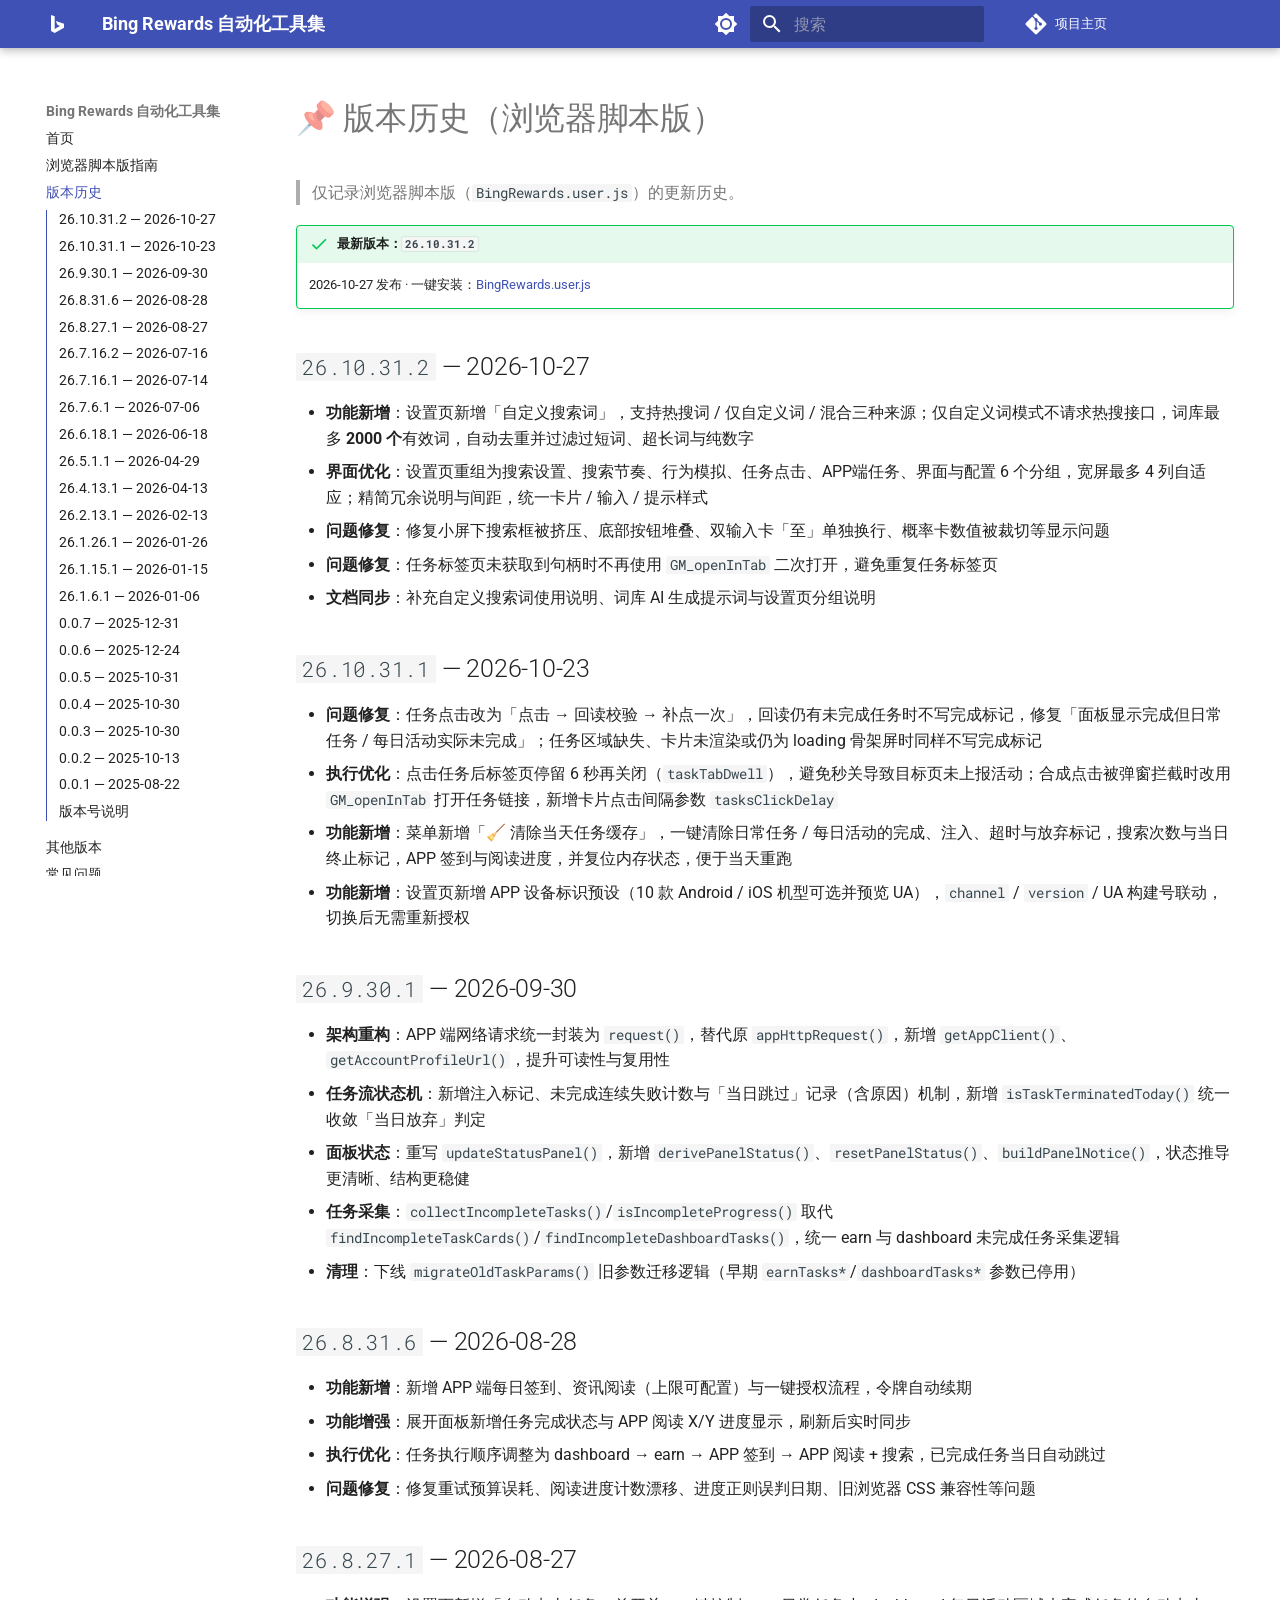
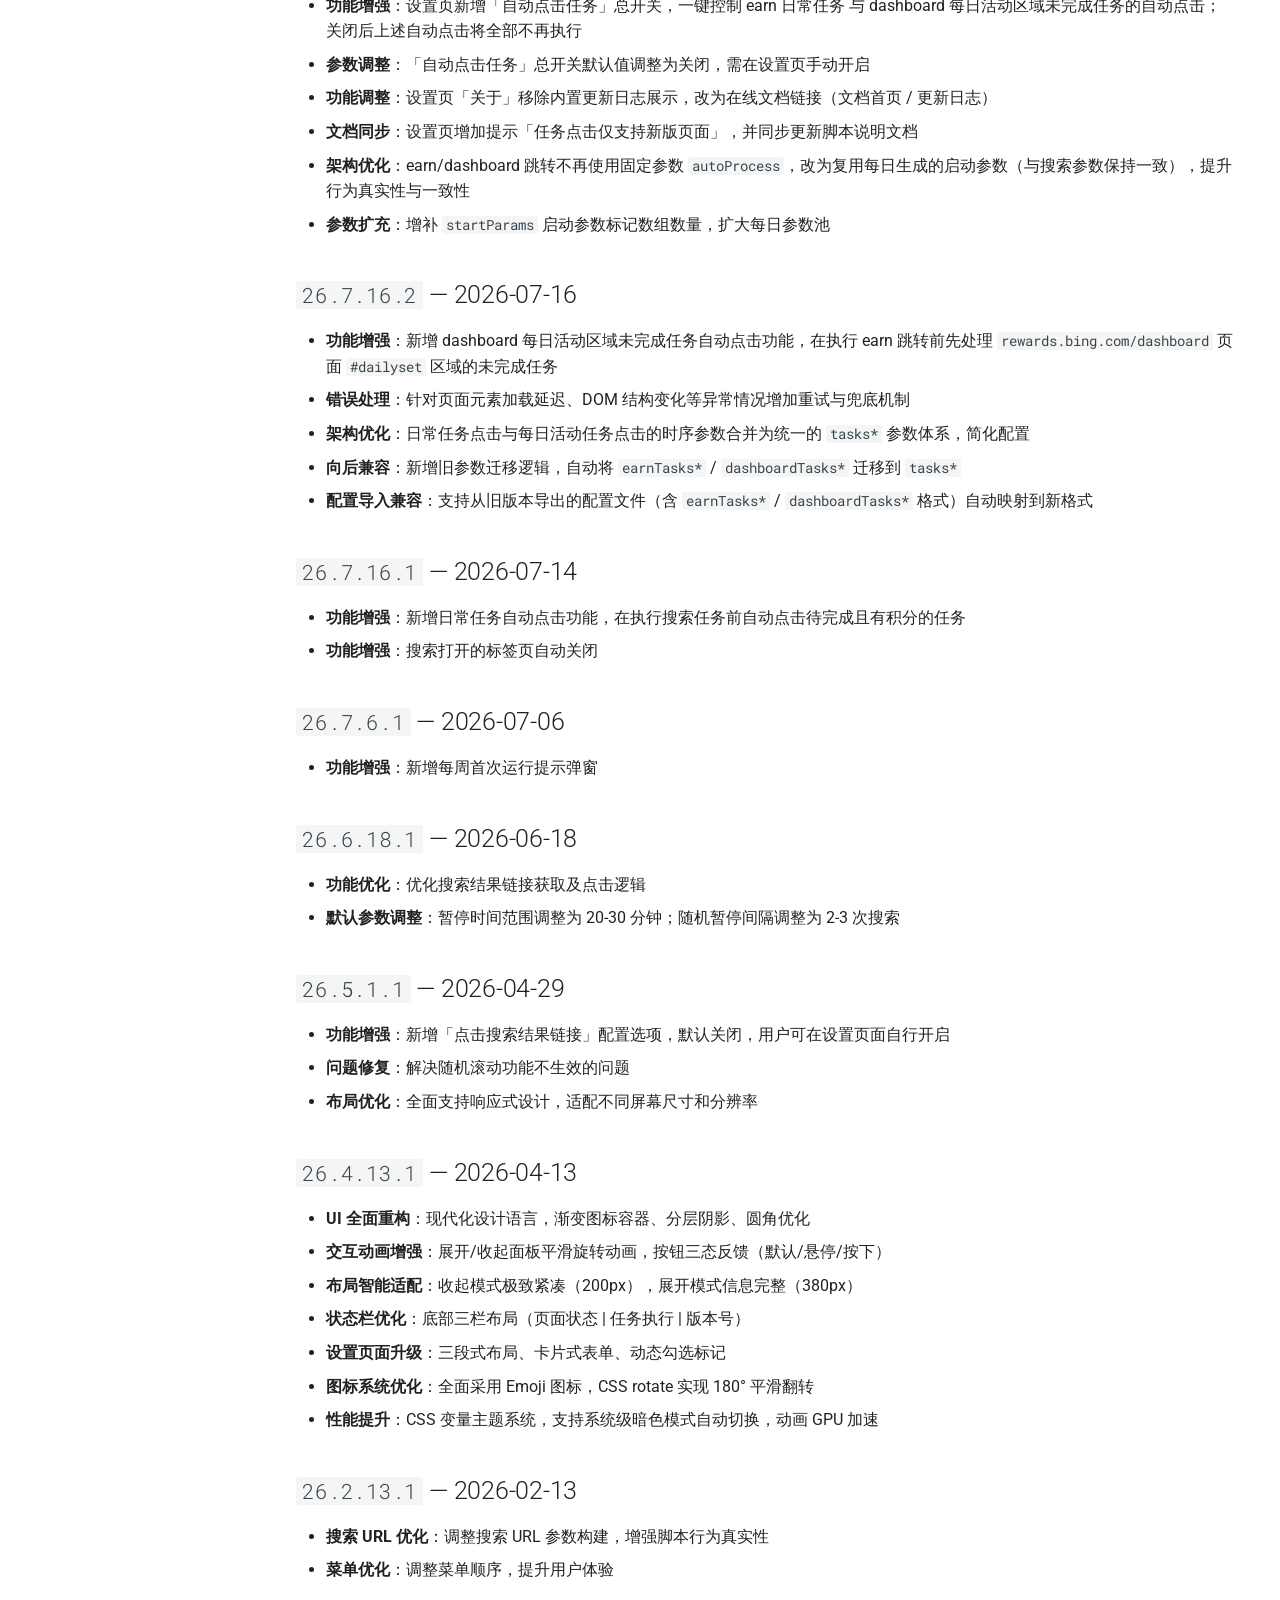
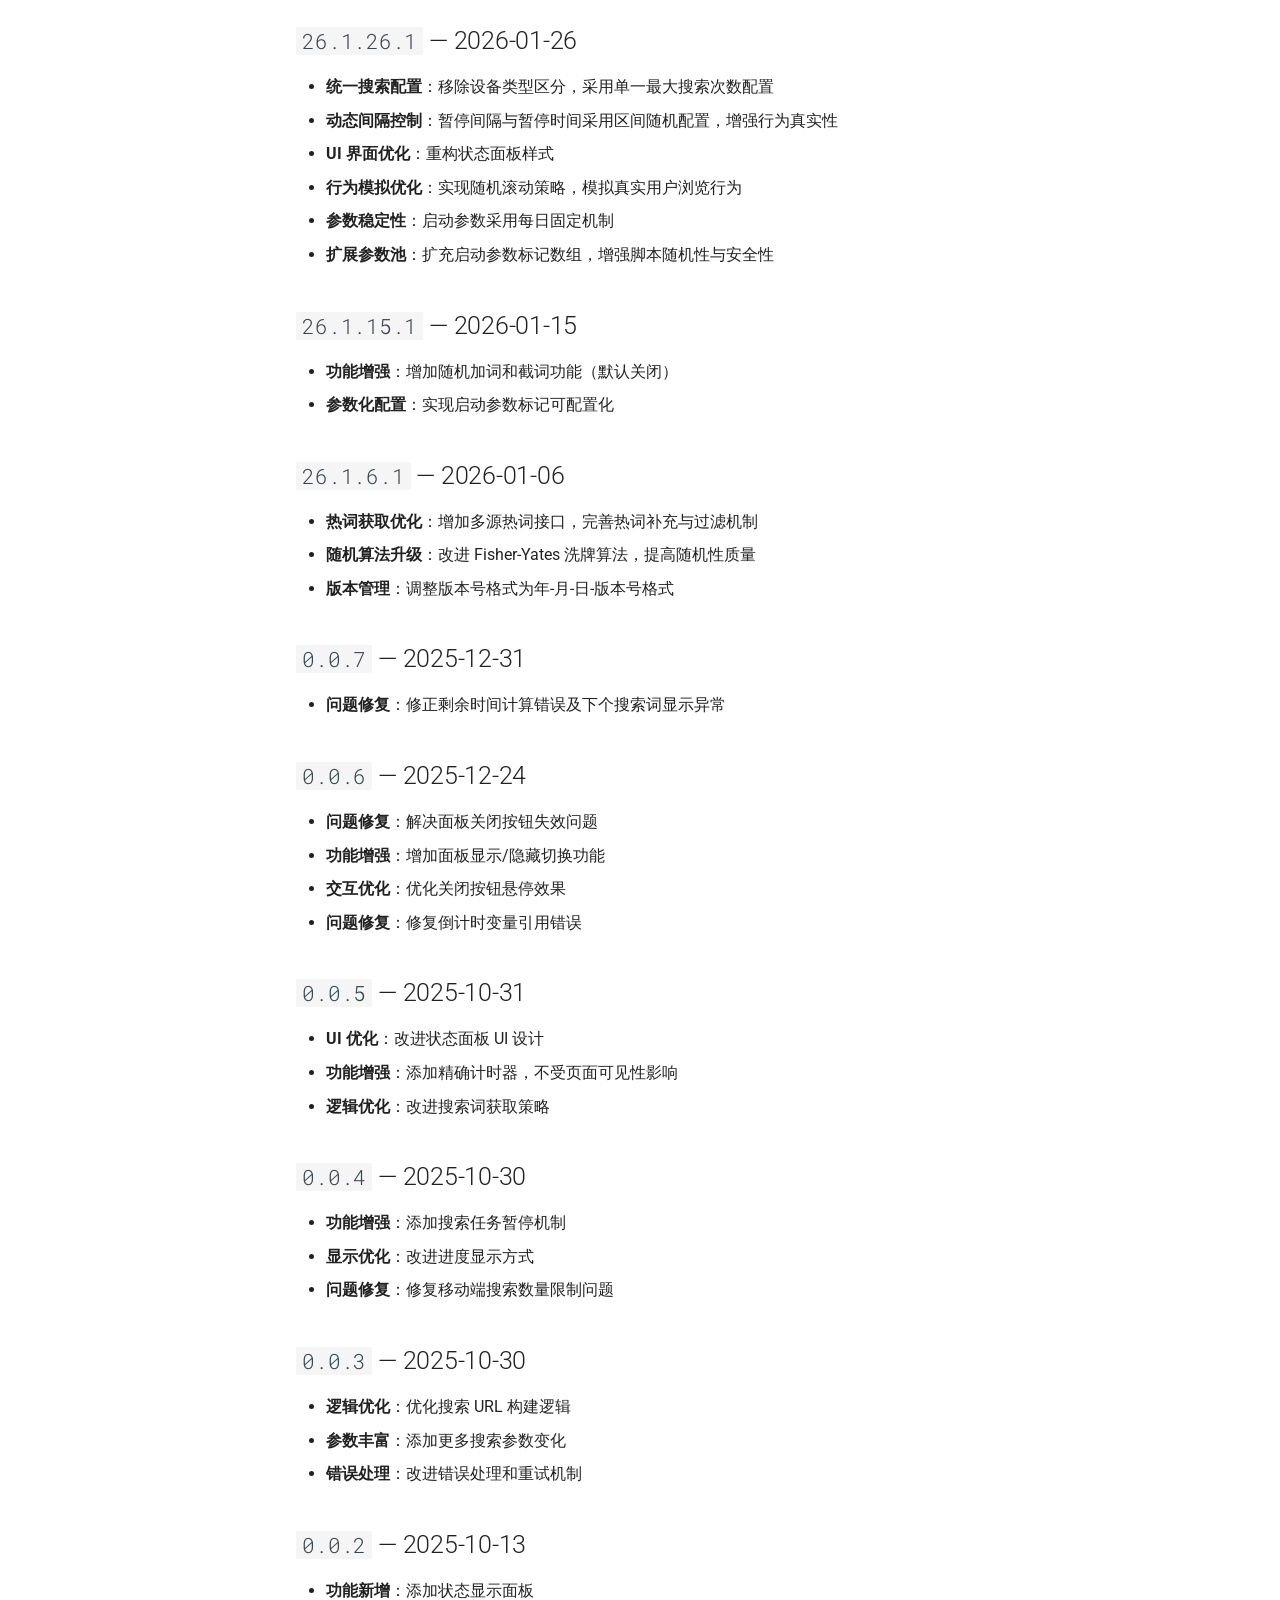
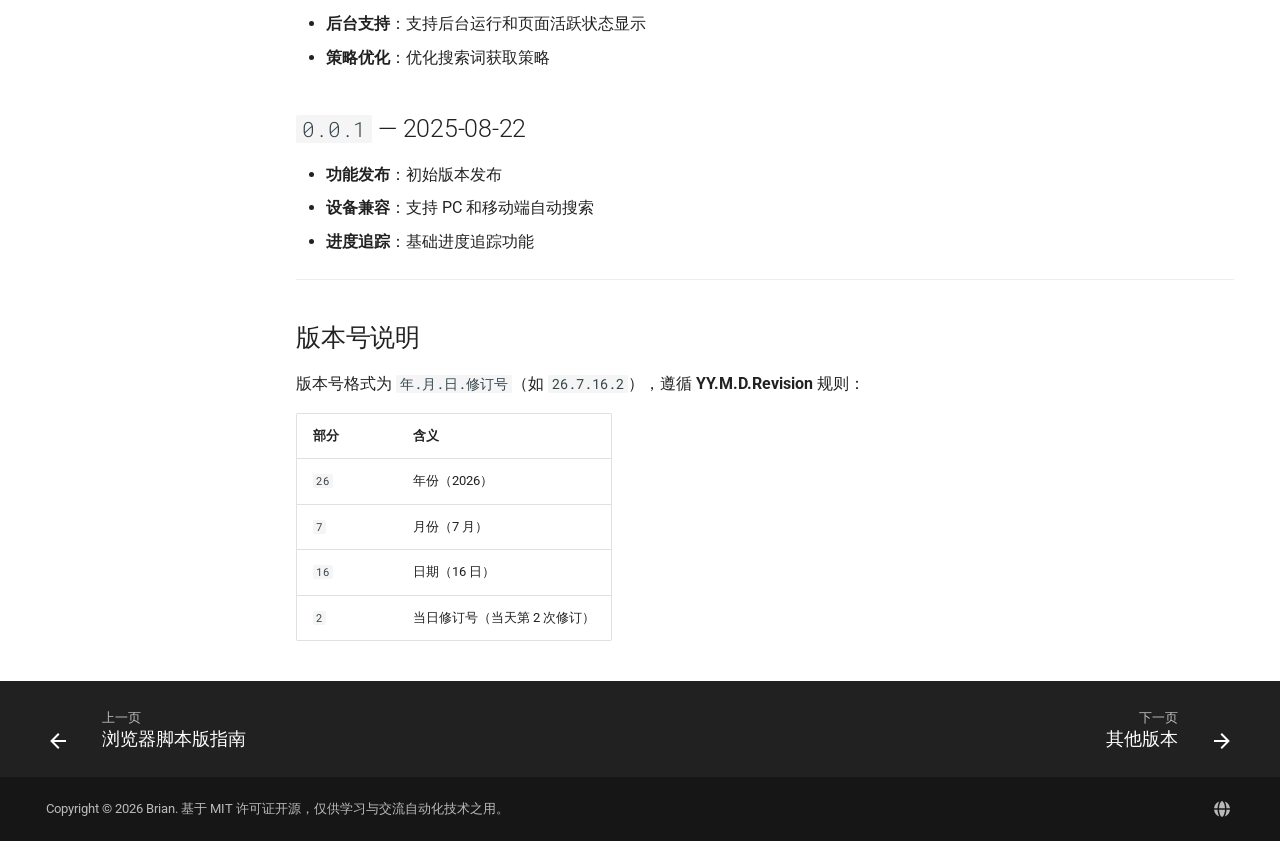
==== commit 1801eeae: "Deployed 1603afc with MkDocs version: 1.6.1" ====
--- a/changelog/index.html
+++ b/changelog/index.html
@@ -23,7 +23,7 @@
       
       
       <link rel="icon" href="../assets/favicon.ico">
-      <meta name="generator" content="mkdocs-1.6.1, mkdocs-material-9.7.7">
+      <meta name="generator" content="mkdocs-1.6.1, mkdocs-material-9.8.0">
     
     
       
@@ -31,10 +31,10 @@
       
     
     
-      <link rel="stylesheet" href="../assets/stylesheets/main.ec1eaa64.min.css">
-      
-        
-        <link rel="stylesheet" href="../assets/stylesheets/palette.ab4e12ef.min.css">
+      <link rel="stylesheet" href="../assets/stylesheets/main.57a0d79d.min.css">
+      
+        
+        <link rel="stylesheet" href="../assets/stylesheets/palette.fb2fffe2.min.css">
       
       
 
@@ -396,6 +396,17 @@
     <ul class="md-nav__list" data-md-component="toc" data-md-scrollfix>
       
         <li class="md-nav__item">
+  <a href="#2610312-2026-10-27" class="md-nav__link">
+    <span class="md-ellipsis">
+      
+        26.10.31.2 — 2026-10-27
+      
+    </span>
+  </a>
+  
+</li>
+      
+        <li class="md-nav__item">
   <a href="#2610311-2026-10-23" class="md-nav__link">
     <span class="md-ellipsis">
       
@@ -721,9 +732,17 @@
 <p>仅记录浏览器脚本版（<code>BingRewards.user.js</code>）的更新历史。</p>
 </blockquote>
 <div class="admonition success">
-<p class="admonition-title">最新版本：<code>26.10.31.1</code></p>
-<p>2026-10-23 发布 · 一键安装：<a href="https://gitee.com/idbb98/microsoft-bing-rewards-daily-task-script/raw/master/BingRewards.user.js">BingRewards.user.js</a></p>
+<p class="admonition-title">最新版本：<code>26.10.31.2</code></p>
+<p>2026-10-27 发布 · 一键安装：<a href="https://gitee.com/idbb98/microsoft-bing-rewards-daily-task-script/raw/master/BingRewards.user.js">BingRewards.user.js</a></p>
 </div>
+<h2 id="2610312-2026-10-27"><code>26.10.31.2</code> — 2026-10-27<a class="headerlink" href="#2610312-2026-10-27" title="Permanent link">&para;</a></h2>
+<ul>
+<li><strong>功能新增</strong>：设置页新增「自定义搜索词」，支持热搜词 / 仅自定义词 / 混合三种来源；仅自定义词模式不请求热搜接口，词库最多 <strong>2000 个</strong>有效词，自动去重并过滤过短词、超长词与纯数字</li>
+<li><strong>界面优化</strong>：设置页重组为搜索设置、搜索节奏、行为模拟、任务点击、APP端任务、界面与配置 6 个分组，宽屏最多 4 列自适应；精简冗余说明与间距，统一卡片 / 输入 / 提示样式</li>
+<li><strong>问题修复</strong>：修复小屏下搜索框被挤压、底部按钮堆叠、双输入卡「至」单独换行、概率卡数值被裁切等显示问题</li>
+<li><strong>问题修复</strong>：任务标签页未获取到句柄时不再使用 <code>GM_openInTab</code> 二次打开，避免重复任务标签页</li>
+<li><strong>文档同步</strong>：补充自定义搜索词使用说明、词库 AI 生成提示词与设置页分组说明</li>
+</ul>
 <h2 id="2610311-2026-10-23"><code>26.10.31.1</code> — 2026-10-23<a class="headerlink" href="#2610311-2026-10-23" title="Permanent link">&para;</a></h2>
 <ul>
 <li><strong>问题修复</strong>：任务点击改为「点击 → 回读校验 → 补点一次」，回读仍有未完成任务时不写完成标记，修复「面板显示完成但日常任务 / 每日活动实际未完成」；任务区域缺失、卡片未渲染或仍为 loading 骨架屏时同样不写完成标记</li>
@@ -997,10 +1016,10 @@
     
       
       
-      <script id="__config" type="application/json">{"annotate": null, "base": "..", "features": ["navigation.instant", "navigation.instant.progress", "navigation.top", "navigation.footer", "toc.follow", "toc.integrate", "search.suggest", "search.highlight", "search.share", "content.code.copy", "content.code.annotate"], "search": "../assets/javascripts/workers/search.2c215733.min.js", "tags": null, "translations": {"clipboard.copied": "\u5df2\u590d\u5236", "clipboard.copy": "\u590d\u5236", "search.result.more.one": "\u5728\u8be5\u9875\u4e0a\u8fd8\u6709 1 \u4e2a\u7b26\u5408\u6761\u4ef6\u7684\u7ed3\u679c", "search.result.more.other": "\u5728\u8be5\u9875\u4e0a\u8fd8\u6709 # \u4e2a\u7b26\u5408\u6761\u4ef6\u7684\u7ed3\u679c", "search.result.none": "\u6ca1\u6709\u627e\u5230\u7b26\u5408\u6761\u4ef6\u7684\u7ed3\u679c", "search.result.one": "\u627e\u5230 1 \u4e2a\u7b26\u5408\u6761\u4ef6\u7684\u7ed3\u679c", "search.result.other": "# \u4e2a\u7b26\u5408\u6761\u4ef6\u7684\u7ed3\u679c", "search.result.placeholder": "\u952e\u5165\u4ee5\u5f00\u59cb\u641c\u7d22", "search.result.term.missing": "\u7f3a\u5c11", "select.version": "\u9009\u62e9\u5f53\u524d\u7248\u672c"}, "version": null}</script>
-    
-    
-      <script src="../assets/javascripts/bundle.d7400e89.min.js"></script>
+      <script id="__config" type="application/json">{"annotate": null, "base": "..", "features": ["navigation.instant", "navigation.instant.progress", "navigation.top", "navigation.footer", "toc.follow", "toc.integrate", "search.suggest", "search.highlight", "search.share", "content.code.copy", "content.code.annotate"], "search": "../assets/javascripts/workers/search.a7633da7.min.js", "tags": null, "translations": {"clipboard.copied": "\u5df2\u590d\u5236", "clipboard.copy": "\u590d\u5236", "search.result.more.one": "\u5728\u8be5\u9875\u4e0a\u8fd8\u6709 1 \u4e2a\u7b26\u5408\u6761\u4ef6\u7684\u7ed3\u679c", "search.result.more.other": "\u5728\u8be5\u9875\u4e0a\u8fd8\u6709 # \u4e2a\u7b26\u5408\u6761\u4ef6\u7684\u7ed3\u679c", "search.result.none": "\u6ca1\u6709\u627e\u5230\u7b26\u5408\u6761\u4ef6\u7684\u7ed3\u679c", "search.result.one": "\u627e\u5230 1 \u4e2a\u7b26\u5408\u6761\u4ef6\u7684\u7ed3\u679c", "search.result.other": "# \u4e2a\u7b26\u5408\u6761\u4ef6\u7684\u7ed3\u679c", "search.result.placeholder": "\u952e\u5165\u4ee5\u5f00\u59cb\u641c\u7d22", "search.result.term.missing": "\u7f3a\u5c11", "select.version": "\u9009\u62e9\u5f53\u524d\u7248\u672c"}, "version": null}</script>
+    
+    
+      <script src="../assets/javascripts/bundle.c21346df.min.js"></script>
       
     
   </body>
--- a/assets/stylesheets/main.57a0d79d.min.css
+++ b/assets/stylesheets/main.57a0d79d.min.css
@@ -0,0 +1,6 @@
+@charset "UTF-8";html{box-sizing:border-box;-webkit-text-size-adjust:none;-moz-text-size-adjust:none;text-size-adjust:none}*,:after,:before{box-sizing:inherit}@media(prefers-reduced-motion){*,:after,:before{transition:none!important}}body{margin:0;-webkit-font-smoothing:antialiased;-moz-osx-font-smoothing:grayscale;--md-text-font-family:var(--md-text-font, _),
+    -apple-system, BlinkMacSystemFont, Helvetica, Arial, sans-serif;--md-code-font-family:var(--md-code-font, _),
+    SFMono-Regular, Consolas, Menlo, monospace}.md-typeset code:not(.focus-visible),a,button,input,label{-webkit-tap-highlight-color:transparent}a{color:inherit;text-decoration:none}hr{box-sizing:initial;display:block;height:.05rem;padding:0;overflow:visible;border:0}small{font-size:80%}sub,sup{line-height:1em}img{border-style:none}table{border-spacing:0;border-collapse:initial}td,th{font-weight:400;vertical-align:top}button{padding:0;margin:0;font-family:inherit;font-size:inherit;background:#0000;border:0}input{border:0;outline:none}:root{--md-primary-fg-color:#4051b5;--md-primary-fg-color--light:#5d6cc0;--md-primary-fg-color--dark:#303fa1;--md-primary-bg-color:#fff;--md-primary-bg-color--light:#ffffffb3;--md-accent-fg-color:#526cfe;--md-accent-fg-color--transparent:#526cfe1a;--md-accent-bg-color:#fff;--md-accent-bg-color--light:#ffffffb3;--md-typeset-table-sort-icon:url("data:image/svg+xml;charset=utf-8,<svg xmlns='http://www.w3.org/2000/svg' viewBox='0 0 24 24'><path d='m18 21-4-4h3V7h-3l4-4 4 4h-3v10h3M2 19v-2h10v2M2 13v-2h7v2M2 7V5h4v2z'/></svg>");--md-typeset-table-sort-icon--asc:url("data:image/svg+xml;charset=utf-8,<svg xmlns='http://www.w3.org/2000/svg' viewBox='0 0 24 24'><path d='M19 17h3l-4 4-4-4h3V3h2M2 17h10v2H2M6 5v2H2V5m0 6h7v2H2z'/></svg>");--md-typeset-table-sort-icon--desc:url("data:image/svg+xml;charset=utf-8,<svg xmlns='http://www.w3.org/2000/svg' viewBox='0 0 24 24'><path d='M19 7h3l-4-4-4 4h3v14h2M2 17h10v2H2M6 5v2H2V5m0 6h7v2H2z'/></svg>")}[data-md-color-scheme=default]{color-scheme:light}[data-md-color-scheme=default] img[src$="#gh-dark-mode-only"],[data-md-color-scheme=default] img[src$="#only-dark"]{display:none}:root,[data-md-color-scheme=default]{--md-hue:225deg;--md-default-fg-color:#000000de;--md-default-fg-color--light:#0000008a;--md-default-fg-color--lighter:#00000052;--md-default-fg-color--lightest:#00000012;--md-default-bg-color:#fff;--md-default-bg-color--light:#ffffffb3;--md-default-bg-color--lighter:#ffffff4d;--md-default-bg-color--lightest:#ffffff1f;--md-code-fg-color:#36464e;--md-code-bg-color:#f5f5f5;--md-code-bg-color--light:#f5f5f5b3;--md-code-bg-color--lighter:#f5f5f54d;--md-code-hl-color:#4287ff;--md-code-hl-color--light:#4287ff1a;--md-code-hl-number-color:#d52a2a;--md-code-hl-special-color:#db1457;--md-code-hl-function-color:#a846b9;--md-code-hl-constant-color:#6e59d9;--md-code-hl-keyword-color:#3f6ec6;--md-code-hl-string-color:#1c7d4d;--md-code-hl-name-color:var(--md-code-fg-color);--md-code-hl-operator-color:var(--md-default-fg-color--light);--md-code-hl-punctuation-color:var(--md-default-fg-color--light);--md-code-hl-comment-color:var(--md-default-fg-color--light);--md-code-hl-generic-color:var(--md-default-fg-color--light);--md-code-hl-variable-color:var(--md-default-fg-color--light);--md-typeset-color:var(--md-default-fg-color);--md-typeset-a-color:var(--md-primary-fg-color);--md-typeset-del-color:#f5503d26;--md-typeset-ins-color:#0bd57026;--md-typeset-kbd-color:#fafafa;--md-typeset-kbd-accent-color:#fff;--md-typeset-kbd-border-color:#b8b8b8;--md-typeset-mark-color:#ffff0080;--md-typeset-table-color:#0000001f;--md-typeset-table-color--light:#00000009;--md-admonition-fg-color:var(--md-default-fg-color);--md-admonition-bg-color:var(--md-default-bg-color);--md-warning-fg-color:#000000de;--md-warning-bg-color:#ff9;--md-footer-fg-color:#fff;--md-footer-fg-color--light:#ffffffb3;--md-footer-fg-color--lighter:#ffffff73;--md-footer-bg-color:#000000de;--md-footer-bg-color--dark:#00000052;--md-shadow-z1:0 0.2rem 0.5rem #0000000d,
+    0 0 0.05rem #0000001a;--md-shadow-z2:0 0.2rem 0.5rem #0000001a,
+    0 0 0.05rem #00000040;--md-shadow-z3:0 0.2rem 0.5rem #0003,
+    0 0 0.05rem #00000059}.md-icon svg{display:block;width:1.2rem;height:1.2rem;fill:currentcolor}aside,body,input{font-family:var(--md-text-font-family);font-feature-settings:"kern","liga";color:var(--md-typeset-color)}code,kbd,pre{font-family:var(--md-code-font-family);font-feature-settings:"kern"}.md-typeset{font-size:.8rem;line-height:1.6;overflow-wrap:break-word;-webkit-print-color-adjust:exact;color-adjust:exact}@media print{.md-typeset{font-size:.68rem}.md-typeset code,.md-typeset kbd,.md-typeset pre{white-space:pre-wrap}}.md-typeset blockquote,.md-typeset dl,.md-typeset figure,.md-typeset ol,.md-typeset pre,.md-typeset ul{margin-top:1em;margin-bottom:1em}.md-typeset h1{margin:0 0 1.25em;font-size:2em;line-height:1.3;color:var(--md-default-fg-color--light)}.md-typeset h1,.md-typeset h2{font-weight:300;letter-spacing:-.01em}.md-typeset h2{margin:1.6em 0 .64em;font-size:1.5625em;line-height:1.4}.md-typeset h3{margin:1.6em 0 .8em;font-size:1.25em;font-weight:400;line-height:1.5;letter-spacing:-.01em}.md-typeset h2+h3{margin-top:.8em}.md-typeset h4{margin:1em 0;font-weight:700;letter-spacing:-.01em}.md-typeset h5,.md-typeset h6{margin:1.25em 0;font-size:.8em;font-weight:700;color:var(--md-default-fg-color--light);letter-spacing:-.01em}.md-typeset h5{text-transform:uppercase}.md-typeset h5 code{text-transform:none}.md-typeset hr{display:flow-root;margin:1.5em 0;border-bottom:.05rem solid var(--md-default-fg-color--lightest)}.md-typeset a{color:var(--md-typeset-a-color);word-break:break-word}.md-typeset a,.md-typeset a:before{transition:color 125ms}.md-typeset a:focus,.md-typeset a:hover{color:var(--md-accent-fg-color)}.md-typeset a:focus code,.md-typeset a:hover code{color:var(--md-accent-fg-color);background-color:var(--md-accent-fg-color--transparent)}.md-typeset a code{color:var(--md-typeset-a-color)}.md-typeset a.focus-visible{outline-color:var(--md-accent-fg-color);outline-offset:.2rem}.md-typeset code,.md-typeset kbd,.md-typeset pre{font-variant-ligatures:none;color:var(--md-code-fg-color);direction:ltr;transition:background-color 125ms}.md-typeset code{padding:0 .2941176471em;font-size:.85em;word-break:break-word;background-color:var(--md-code-bg-color);border-radius:.1rem;-webkit-box-decoration-break:clone;box-decoration-break:clone;transition:color 125ms,background-color 125ms}.md-typeset code:not(.focus-visible){outline:none}.md-typeset pre{position:relative;display:flow-root;line-height:1.4}.md-typeset pre>code{display:block;padding:.7720588235em 1.1764705882em;margin:0;overflow:auto;word-break:normal;touch-action:auto;scrollbar-color:var(--md-default-fg-color--lighter) #0000;scrollbar-width:thin;outline-color:var(--md-accent-fg-color);box-shadow:none;-webkit-box-decoration-break:slice;box-decoration-break:slice}.md-typeset pre>code:hover{scrollbar-color:var(--md-accent-fg-color) #0000}.md-typeset pre>code::-webkit-scrollbar{width:.2rem;height:.2rem}.md-typeset pre>code::-webkit-scrollbar-thumb{background-color:var(--md-default-fg-color--lighter)}.md-typeset pre>code::-webkit-scrollbar-thumb:hover{background-color:var(--md-accent-fg-color)}.md-typeset kbd{display:inline-block;padding:0 .6666666667em;font-size:.75em;color:var(--md-default-fg-color);word-break:break-word;vertical-align:text-top;background-color:var(--md-typeset-kbd-color);border-radius:.1rem;box-shadow:0 .1rem 0 .05rem var(--md-typeset-kbd-border-color),0 .1rem 0 var(--md-typeset-kbd-border-color),0 -.1rem .2rem var(--md-typeset-kbd-accent-color) inset}.md-typeset mark{color:inherit;word-break:break-word;background-color:var(--md-typeset-mark-color);-webkit-box-decoration-break:clone;box-decoration-break:clone}.md-typeset abbr{text-decoration:none;cursor:help}.md-typeset [data-preview],.md-typeset abbr{border-bottom:.05rem dotted var(--md-default-fg-color--light)}.md-typeset small{opacity:.75}[dir=ltr] .md-typeset sub,[dir=ltr] .md-typeset sup{margin-left:.078125em}[dir=rtl] .md-typeset sub,[dir=rtl] .md-typeset sup{margin-right:.078125em}[dir=ltr] .md-typeset blockquote{padding-left:.6rem;border-left:.2rem solid var(--md-default-fg-color--lighter)}[dir=rtl] .md-typeset blockquote{padding-right:.6rem;border-right:.2rem solid var(--md-default-fg-color--lighter)}.md-typeset blockquote{margin-left:0;margin-right:0;color:var(--md-default-fg-color--light)}.md-typeset ul{list-style-type:disc}.md-typeset ul[type]{list-style-type:revert-layer}[dir=ltr] .md-typeset ol,[dir=ltr] .md-typeset ol li ol,[dir=ltr] .md-typeset ol li ul,[dir=ltr] .md-typeset ul,[dir=ltr] .md-typeset ul li ol,[dir=ltr] .md-typeset ul li ul{margin-left:.625em}[dir=rtl] .md-typeset ol,[dir=rtl] .md-typeset ol li ol,[dir=rtl] .md-typeset ol li ul,[dir=rtl] .md-typeset ul,[dir=rtl] .md-typeset ul li ol,[dir=rtl] .md-typeset ul li ul{margin-right:.625em}.md-typeset ol,.md-typeset ul{padding:0}.md-typeset ol:not([hidden]),.md-typeset ul:not([hidden]){display:flow-root}.md-typeset ol ol,.md-typeset ul ol{list-style-type:lower-alpha}.md-typeset ol ol ol,.md-typeset ul ol ol{list-style-type:lower-roman}.md-typeset ol ol ol ol,.md-typeset ul ol ol ol{list-style-type:upper-alpha}.md-typeset ol ol ol ol ol,.md-typeset ul ol ol ol ol{list-style-type:upper-roman}.md-typeset ol[type],.md-typeset ul[type]{list-style-type:revert-layer}[dir=ltr] .md-typeset ol li,[dir=ltr] .md-typeset ul li{margin-left:1.25em}[dir=rtl] .md-typeset ol li,[dir=rtl] .md-typeset ul li{margin-right:1.25em}.md-typeset ol li,.md-typeset ul li{margin-bottom:.5em}.md-typeset ol li blockquote,.md-typeset ol li p,.md-typeset ul li blockquote,.md-typeset ul li p{margin:.5em 0}.md-typeset ol li:last-child,.md-typeset ul li:last-child{margin-bottom:0}.md-typeset ol li ol,.md-typeset ol li ul,.md-typeset ul li ol,.md-typeset ul li ul{margin-top:.5em;margin-bottom:.5em}[dir=ltr] .md-typeset dd{margin-left:1.875em}[dir=rtl] .md-typeset dd{margin-right:1.875em}.md-typeset dd{margin-top:1em;margin-bottom:1.5em}.md-typeset img,.md-typeset svg,.md-typeset video{max-width:100%;height:auto}.md-typeset img[align=left]{margin:1em 1em 1em 0}.md-typeset img[align=right]{margin:1em 0 1em 1em}.md-typeset img[align]:only-child{margin-top:0}.md-typeset figure{display:flow-root;width:fit-content;max-width:100%;margin:1em auto;text-align:center}.md-typeset figure img{display:block;margin:0 auto}.md-typeset figcaption{max-width:24rem;margin:1em auto;font-style:italic}.md-typeset iframe{max-width:100%}.md-typeset table:not([class]){display:inline-block;max-width:100%;overflow:auto;font-size:.64rem;touch-action:auto;background-color:var(--md-default-bg-color);border:.05rem solid var(--md-typeset-table-color);border-radius:.1rem}@media print{.md-typeset table:not([class]){display:table}}.md-typeset table:not([class])+*{margin-top:1.5em}.md-typeset table:not([class]) td>:first-child,.md-typeset table:not([class]) th>:first-child{margin-top:0}.md-typeset table:not([class]) td>:last-child,.md-typeset table:not([class]) th>:last-child{margin-bottom:0}.md-typeset table:not([class]) td:not([align]),.md-typeset table:not([class]) th:not([align]){text-align:left}[dir=rtl] .md-typeset table:not([class]) td:not([align]),[dir=rtl] .md-typeset table:not([class]) th:not([align]){text-align:right}.md-typeset table:not([class]) th{min-width:5rem;padding:.9375em 1.25em;font-weight:700;vertical-align:top}.md-typeset table:not([class]) td{padding:.9375em 1.25em;vertical-align:top;border-top:.05rem solid var(--md-typeset-table-color)}.md-typeset table:not([class]) tbody tr{transition:background-color 125ms}.md-typeset table:not([class]) tbody tr:hover{background-color:var(--md-typeset-table-color--light);box-shadow:0 .05rem 0 var(--md-default-bg-color) inset}.md-typeset table:not([class]) a{word-break:normal}.md-typeset table th[role=columnheader]{cursor:pointer}[dir=ltr] .md-typeset table th[role=columnheader]:after{margin-left:.5em}[dir=rtl] .md-typeset table th[role=columnheader]:after{margin-right:.5em}.md-typeset table th[role=columnheader]:after{display:inline-block;width:1.2em;height:1.2em;vertical-align:text-bottom;content:"";-webkit-mask-image:var(--md-typeset-table-sort-icon);mask-image:var(--md-typeset-table-sort-icon);-webkit-mask-repeat:no-repeat;mask-repeat:no-repeat;-webkit-mask-size:contain;mask-size:contain;transition:background-color 125ms}.md-typeset table th[role=columnheader]:hover:after{background-color:var(--md-default-fg-color--lighter)}.md-typeset table th[role=columnheader][aria-sort=ascending]:after{background-color:var(--md-default-fg-color--light);-webkit-mask-image:var(--md-typeset-table-sort-icon--asc);mask-image:var(--md-typeset-table-sort-icon--asc)}.md-typeset table th[role=columnheader][aria-sort=descending]:after{background-color:var(--md-default-fg-color--light);-webkit-mask-image:var(--md-typeset-table-sort-icon--desc);mask-image:var(--md-typeset-table-sort-icon--desc)}.md-typeset__scrollwrap{margin:1em -.8rem;overflow-x:auto;touch-action:auto}.md-typeset__table{display:inline-block;padding:0 .8rem;margin-bottom:.5em}@media print{.md-typeset__table{display:block}}html .md-typeset__table table{display:table;width:100%;margin:0;overflow:hidden}@media screen and (max-width:44.984375em){.md-content__inner>pre{margin:1em -.8rem}.md-content__inner>pre code{border-radius:0}}.md-typeset .md-author{position:relative;display:block;flex-shrink:0;width:1.6rem;height:1.6rem;overflow:hidden;border-radius:100%;transition:color 125ms,transform 125ms}.md-typeset .md-author img{display:block}.md-typeset .md-author--more{font-size:.6rem;font-weight:700;line-height:1.6rem;color:var(--md-default-fg-color--lighter);text-align:center;background:var(--md-default-fg-color--lightest)}.md-typeset .md-author--long{width:2.4rem;height:2.4rem}.md-typeset a.md-author{transform:scale(1)}.md-typeset a.md-author img{filter:grayscale(100%) opacity(75%);border-radius:100%;transition:filter 125ms}.md-typeset a.md-author:focus,.md-typeset a.md-author:hover{z-index:1;transform:scale(1.1)}.md-typeset a.md-author:focus img,.md-typeset a.md-author:hover img{filter:grayscale(0)}.md-banner{overflow:auto;color:var(--md-footer-fg-color);background-color:var(--md-footer-bg-color)}@media print{.md-banner{display:none}}.md-banner--warning{color:var(--md-warning-fg-color);background-color:var(--md-warning-bg-color)}.md-banner__inner{padding:0 .8rem;margin:.6rem auto;font-size:.7rem}[dir=ltr] .md-banner__button{float:right}[dir=rtl] .md-banner__button{float:left}.md-banner__button{color:inherit;cursor:pointer;transition:opacity .25s}.no-js .md-banner__button{display:none}.md-banner__button:hover{opacity:.7}html{height:100%;overflow-x:hidden;font-size:125%}@media screen and (min-width:100em){html{font-size:137.5%}}@media screen and (min-width:125em){html{font-size:150%}}body{position:relative;display:flex;flex-direction:column;width:100%;min-height:100%;font-size:.5rem;background-color:var(--md-default-bg-color)}@media print{body{display:block}}@media screen and (max-width:59.984375em){body[data-md-scrolllock]{position:fixed}}.md-grid{max-width:61rem;margin-left:auto;margin-right:auto}.md-container{display:flex;flex-grow:1;flex-direction:column}@media print{.md-container{display:block}}.md-main{flex-grow:1}.md-main__inner{display:flex;height:100%;margin-top:1.5rem}.md-ellipsis{overflow:hidden;text-overflow:ellipsis}.md-toggle{display:none}.md-option{position:absolute;width:0;height:0;opacity:0}.md-option:checked+label:not([hidden]){display:block}.md-option.focus-visible+label{outline-style:auto;outline-color:var(--md-accent-fg-color)}.md-skip{position:fixed;z-index:-1;padding:.3rem .5rem;margin:.5rem;font-size:.64rem;color:var(--md-default-bg-color);background-color:var(--md-default-fg-color);border-radius:.1rem;outline-color:var(--md-accent-fg-color);opacity:0;transform:translateY(.4rem)}.md-skip:focus{z-index:10;opacity:1;transition:transform .25s cubic-bezier(.4,0,.2,1),opacity 175ms 75ms;transform:translateY(0)}@page{margin:25mm}:root{--md-clipboard-icon:url("data:image/svg+xml;charset=utf-8,<svg xmlns='http://www.w3.org/2000/svg' viewBox='0 0 24 24'><path d='M19 21H8V7h11m0-2H8a2 2 0 0 0-2 2v14a2 2 0 0 0 2 2h11a2 2 0 0 0 2-2V7a2 2 0 0 0-2-2m-3-4H4a2 2 0 0 0-2 2v14h2V3h12z'/></svg>");--md-code-select-icon:url("data:image/svg+xml;charset=utf-8,<svg xmlns='http://www.w3.org/2000/svg' viewBox='0 0 24 24'><path d='M19 19h-4v2h4c1.1 0 2-.9 2-2v-4h-2m0-12h-4v2h4v4h2V5c0-1.1-.9-2-2-2M5 5h4V3H5c-1.1 0-2 .9-2 2v4h2m0 6H3v4c0 1.1.9 2 2 2h4v-2H5zm2-4h2v2H7zm4 0h2v2h-2zm4 0h2v2h-2zM7 7h2v2H7zm4 0h2v2h-2zm4 0h2v2h-2zm-8 8h2v2H7zm4 0h2v2h-2zm4 0h2v2h-2z'/></svg>");--md-code-copy-icon:url("data:image/svg+xml;charset=utf-8,<svg xmlns='http://www.w3.org/2000/svg' viewBox='0 0 24 24'><path d='M19 21H8V7h11m0-2H8a2 2 0 0 0-2 2v14a2 2 0 0 0 2 2h11a2 2 0 0 0 2-2V7a2 2 0 0 0-2-2m-3-4H4a2 2 0 0 0-2 2v14h2V3h12z'/></svg>")}.md-clipboard{z-index:1;width:1.5em;height:1.5em;color:var(--md-default-fg-color--lightest);cursor:pointer;border-radius:.1rem;outline-color:var(--md-accent-fg-color);outline-offset:.1rem;transition:color .25s}@media print{.md-clipboard{display:none}}.md-clipboard:not(.focus-visible){outline:none;-webkit-tap-highlight-color:transparent}:hover>.md-clipboard{color:var(--md-default-fg-color--light)}.md-clipboard:focus,.md-clipboard:hover{color:var(--md-accent-fg-color)}.md-clipboard:after{display:block;width:1.125em;height:1.125em;margin:0 auto;content:"";background-color:currentcolor;-webkit-mask-image:var(--md-clipboard-icon);mask-image:var(--md-clipboard-icon);-webkit-mask-repeat:no-repeat;mask-repeat:no-repeat;-webkit-mask-position:center;mask-position:center;-webkit-mask-size:contain;mask-size:contain}.md-clipboard--inline{cursor:pointer}.md-clipboard--inline code{transition:color .25s,background-color .25s}.md-clipboard--inline:focus code,.md-clipboard--inline:hover code{color:var(--md-accent-fg-color);background-color:var(--md-accent-fg-color--transparent)}.md-typeset .md-code__content{display:grid}.md-code__nav{position:absolute;top:.25em;right:.25em;z-index:1;display:flex;gap:.2rem;padding:.2rem;background-color:var(--md-code-bg-color--lighter);border-radius:.1rem;transition:background-color .25s}:hover>.md-code__nav{background-color:var(--md-code-bg-color--light)}.md-code__button{display:block;width:1.5em;height:1.5em;color:var(--md-default-fg-color--lightest);cursor:pointer;outline-color:var(--md-accent-fg-color);outline-offset:.1rem;transition:color .25s}:hover>*>.md-code__button{color:var(--md-default-fg-color--light)}.md-code__button.focus-visible,.md-code__button:hover{color:var(--md-accent-fg-color)}.md-code__button--active{color:var(--md-default-fg-color)!important}.md-code__button:after{display:block;width:1.125em;height:1.125em;margin:0 auto;content:"";background-color:currentcolor;-webkit-mask-repeat:no-repeat;mask-repeat:no-repeat;-webkit-mask-position:center;mask-position:center;-webkit-mask-size:contain;mask-size:contain}.md-code__button[data-md-type=select]:after{-webkit-mask-image:var(--md-code-select-icon);mask-image:var(--md-code-select-icon)}.md-code__button[data-md-type=copy]:after{-webkit-mask-image:var(--md-code-copy-icon);mask-image:var(--md-code-copy-icon)}@keyframes consent{0%{opacity:0;transform:translateY(100%)}to{opacity:1;transform:translateY(0)}}@keyframes overlay{0%{opacity:0}to{opacity:1}}.md-consent__overlay{position:fixed;top:0;z-index:5;width:100%;height:100%;background-color:#0000008a;-webkit-backdrop-filter:blur(.1rem);backdrop-filter:blur(.1rem);opacity:1;animation:overlay .25s both}.md-consent__inner{position:fixed;bottom:0;z-index:5;width:100%;max-height:100%;padding:0;overflow:auto;background-color:var(--md-default-bg-color);border:0;border-radius:.1rem;box-shadow:0 0 .2rem #0000001a,0 .2rem .4rem #0003;animation:consent .5s cubic-bezier(.1,.7,.1,1) both}.md-consent__form{padding:.8rem}.md-consent__settings{display:none;margin:1em 0}input:checked+.md-consent__settings{display:block}.md-consent__controls{margin-bottom:.8rem}.md-typeset .md-consent__controls .md-button{display:inline}@media screen and (max-width:44.984375em){.md-typeset .md-consent__controls .md-button{display:block;width:100%;margin-top:.4rem;text-align:center}}.md-consent label{cursor:pointer}.md-content{flex-grow:1;min-width:0}.md-content__inner{padding-top:.6rem;margin:0 .8rem 1.2rem}@media screen and (min-width:76.25em){[dir=ltr] .md-sidebar--primary:not([hidden])~.md-content>.md-content__inner,[dir=rtl] .md-sidebar--secondary:not([hidden])~.md-content>.md-content__inner{margin-left:1.2rem}[dir=ltr] .md-sidebar--secondary:not([hidden])~.md-content>.md-content__inner,[dir=rtl] .md-sidebar--primary:not([hidden])~.md-content>.md-content__inner{margin-right:1.2rem}}.md-content__inner:before{display:block;height:.4rem;content:""}.md-content__inner>:last-child{margin-bottom:0}[dir=ltr] .md-content__button{float:right;margin-left:.4rem}[dir=rtl] .md-content__button{float:left;margin-right:.4rem}.md-content__button{padding:0;margin:.4rem 0}@media print{.md-content__button{display:none}}.md-typeset .md-content__button{color:var(--md-default-fg-color--lighter)}.md-content__button svg{display:inline;vertical-align:top}[dir=rtl] .md-content__button svg{transform:scaleX(-1)}[dir=ltr] .md-dialog{right:.8rem}[dir=rtl] .md-dialog{left:.8rem}.md-dialog{position:fixed;bottom:.8rem;z-index:4;min-width:11.1rem;padding:.4rem .6rem;pointer-events:none;background-color:var(--md-default-fg-color);border-radius:.1rem;box-shadow:var(--md-shadow-z3);opacity:0;transition:transform 0s .4s,opacity .4s;transform:translateY(100%)}@media print{.md-dialog{display:none}}.md-dialog--active{pointer-events:auto;opacity:1;transition:transform .4s cubic-bezier(.075,.85,.175,1),opacity .4s;transform:translateY(0)}.md-dialog__inner{font-size:.7rem;color:var(--md-default-bg-color)}.md-feedback{margin:2em 0 1em;text-align:center}.md-feedback fieldset{padding:0;margin:0;border:none}.md-feedback__title{margin:1em auto;font-weight:700}.md-feedback__inner{position:relative}.md-feedback__list{position:relative;display:flex;flex-wrap:wrap;place-content:baseline center}.md-feedback__list:hover .md-icon:not(:disabled){color:var(--md-default-fg-color--lighter)}:disabled .md-feedback__list{min-height:1.8rem}.md-feedback__icon{flex-shrink:0;margin:0 .1rem;color:var(--md-default-fg-color--light);cursor:pointer;transition:color 125ms}.md-feedback__icon:not(:disabled).md-icon:hover{color:var(--md-accent-fg-color)}.md-feedback__icon:disabled{color:var(--md-default-fg-color--lightest);pointer-events:none}.md-feedback__note{position:relative;opacity:0;transition:transform .4s cubic-bezier(.1,.7,.1,1),opacity .15s;transform:translateY(.4rem)}.md-feedback__note>*{max-width:16rem;margin:0 auto}:disabled .md-feedback__note{opacity:1;transform:translateY(0)}@media print{.md-feedback,.md-footer{display:none}}.md-footer{color:var(--md-footer-fg-color);background-color:var(--md-footer-bg-color)}.md-footer__inner{justify-content:space-between;padding:.2rem;overflow:auto}.md-footer__inner:not([hidden]){display:flex}.md-footer__link{display:flex;flex-grow:.01;align-items:end;max-width:100%;margin-top:1rem;margin-bottom:.4rem;overflow:hidden;outline-color:var(--md-accent-fg-color);transition:opacity .25s}.md-footer__link:focus,.md-footer__link:hover{opacity:.7}[dir=rtl] .md-footer__link svg{transform:scaleX(-1)}@media screen and (max-width:44.984375em){.md-footer__link--prev{flex-shrink:0}.md-footer__link--prev .md-footer__title{display:none}}[dir=ltr] .md-footer__link--next{margin-left:auto}.md-footer__link--next{text-align:right}[dir=rtl] .md-footer__link--next{margin-right:auto;text-align:left}.md-footer__title{flex-grow:1;max-width:calc(100% - 2.4rem);padding:0 1rem;margin-bottom:.7rem;font-size:.9rem;white-space:nowrap}.md-footer__button{padding:.4rem;margin:.2rem}.md-footer__direction{font-size:.64rem;opacity:.7}.md-footer-meta{background-color:var(--md-footer-bg-color--dark)}.md-footer-meta__inner{display:flex;flex-wrap:wrap;justify-content:space-between;padding:.2rem}html .md-footer-meta.md-typeset a{color:var(--md-footer-fg-color--light)}html .md-footer-meta.md-typeset a:focus,html .md-footer-meta.md-typeset a:hover{color:var(--md-footer-fg-color)}.md-copyright{width:100%;padding:.4rem 0;margin:auto .6rem;font-size:.64rem;color:var(--md-footer-fg-color--lighter)}.md-copyright__highlight{color:var(--md-footer-fg-color--light)}.md-social{display:inline-flex;gap:.2rem;padding:.2rem 0 .6rem;margin:0 .4rem}@media screen and (min-width:45em){.md-copyright{width:auto}.md-social{padding:.6rem 0}}.md-social__link{display:inline-block;width:1.6rem;height:1.6rem;text-align:center}.md-social__link:before{line-height:1.9}.md-social__link svg{max-height:.8rem;vertical-align:-25%;fill:currentcolor}.md-typeset .md-button{display:inline-block;padding:.625em 2em;font-weight:700;color:var(--md-primary-fg-color);cursor:pointer;border:.1rem solid;border-radius:.1rem;transition:color 125ms,background-color 125ms,border-color 125ms}.md-typeset .md-button--primary{color:var(--md-primary-bg-color);background-color:var(--md-primary-fg-color);border-color:var(--md-primary-fg-color)}.md-typeset .md-button:focus,.md-typeset .md-button:hover{color:var(--md-accent-bg-color);background-color:var(--md-accent-fg-color);border-color:var(--md-accent-fg-color)}[dir=ltr] .md-typeset .md-input,[dir=rtl] .md-typeset .md-input{border-top-left-radius:.1rem}[dir=ltr] .md-typeset .md-input,[dir=rtl] .md-typeset .md-input{border-top-right-radius:.1rem}.md-typeset .md-input{height:1.8rem;padding:0 .6rem;font-size:.8rem;border-bottom:.1rem solid var(--md-default-fg-color--lighter);box-shadow:var(--md-shadow-z1);transition:border .25s,box-shadow .25s}.md-typeset .md-input:focus,.md-typeset .md-input:hover{border-bottom-color:var(--md-accent-fg-color);box-shadow:var(--md-shadow-z2)}.md-typeset .md-input--stretch{width:100%}.md-header{position:sticky;left:0;right:0;top:0;z-index:4;display:block;color:var(--md-primary-bg-color);background-color:var(--md-primary-fg-color);box-shadow:0 0 .2rem #0000,0 .2rem .4rem #0000}@media print{.md-header{display:none}}.md-header[hidden]{transition:transform .25s cubic-bezier(.8,0,.6,1),box-shadow .25s;transform:translateY(-100%)}.md-header--shadow{box-shadow:0 0 .2rem #0000001a,0 .2rem .4rem #0003;transition:transform .25s cubic-bezier(.1,.7,.1,1),box-shadow .25s}.md-header__inner{display:flex;align-items:center;padding:0 .2rem}.md-header__button{position:relative;z-index:1;padding:.4rem;margin:.2rem;color:currentcolor;vertical-align:middle;cursor:pointer;outline-color:var(--md-accent-fg-color);transition:opacity .25s}.md-header__button:hover{opacity:.7}.md-header__button:not([hidden]){display:inline-block}.md-header__button:not(.focus-visible){outline:none;-webkit-tap-highlight-color:transparent}.md-header__button.md-logo{padding:.4rem;margin:.2rem}@media screen and (max-width:76.234375em){.md-header__button.md-logo{display:none}}.md-header__button.md-logo img,.md-header__button.md-logo svg{display:block;width:auto;height:1.2rem;fill:currentcolor}@media screen and (min-width:60em){.md-header__button[for=__search]{display:none}}.no-js .md-header__button[for=__search]{display:none}[dir=rtl] .md-header__button[for=__search] svg{transform:scaleX(-1)}@media screen and (min-width:76.25em){.md-header__button[for=__drawer]{display:none}}.md-header__topic{position:absolute;display:flex;max-width:100%;white-space:nowrap;transition:transform .4s cubic-bezier(.1,.7,.1,1),opacity .15s}.md-header__topic+.md-header__topic{z-index:-1;pointer-events:none;opacity:0;transition:transform .4s cubic-bezier(1,.7,.1,.1),opacity .15s;transform:translateX(1.25rem)}[dir=rtl] .md-header__topic+.md-header__topic{transform:translateX(-1.25rem)}.md-draft,.md-header__topic:first-child,.md-nav__title{font-weight:700}[dir=ltr] .md-header__title{margin-left:1rem;margin-right:.4rem}[dir=rtl] .md-header__title{margin-right:1rem;margin-left:.4rem}.md-header__title{flex-grow:1;height:2.4rem;font-size:.9rem;line-height:2.4rem}.md-header__title--active .md-header__topic{z-index:-1;pointer-events:none;opacity:0;transition:transform .4s cubic-bezier(1,.7,.1,.1),opacity .15s;transform:translateX(-1.25rem)}[dir=rtl] .md-header__title--active .md-header__topic{transform:translateX(1.25rem)}.md-header__title--active .md-header__topic+.md-header__topic{z-index:0;pointer-events:auto;opacity:1;transition:transform .4s cubic-bezier(.1,.7,.1,1),opacity .15s;transform:translateX(0)}.md-header__title>.md-header__ellipsis{position:relative;width:100%;height:100%}.md-header__option{display:flex;flex-shrink:0;max-width:100%;white-space:nowrap;transition:max-width 0s .25s,opacity .25s .25s}[data-md-toggle=search]:checked~.md-header .md-header__option{max-width:0;opacity:0;transition:max-width,opacity}.md-header__option>input{bottom:0}.md-header__source{display:none}@media screen and (min-width:60em){[dir=ltr] .md-header__source{margin-left:1rem}[dir=rtl] .md-header__source{margin-right:1rem}.md-header__source{display:block;width:11.7rem;max-width:11.7rem}}@media screen and (min-width:76.25em){[dir=ltr] .md-header__source{margin-left:1.4rem}[dir=rtl] .md-header__source{margin-right:1.4rem}}.md-meta{font-size:.7rem;line-height:1.3;color:var(--md-default-fg-color--light)}.md-meta__list{display:inline-flex;flex-wrap:wrap;padding:0;margin:0;list-style:none}.md-meta__item:not(:last-child):after{margin-left:.2rem;margin-right:.2rem;content:"·"}.md-meta__link{color:var(--md-typeset-a-color)}.md-meta__link:focus,.md-meta__link:hover{color:var(--md-accent-fg-color)}.md-draft{display:inline-block;padding-left:.5714285714em;padding-right:.5714285714em;color:#fff;background-color:#ff1744;border-radius:.125em}:root{--md-nav-icon--prev:url("data:image/svg+xml;charset=utf-8,<svg xmlns='http://www.w3.org/2000/svg' viewBox='0 0 24 24'><path d='M20 11v2H8l5.5 5.5-1.42 1.42L4.16 12l7.92-7.92L13.5 5.5 8 11z'/></svg>");--md-nav-icon--next:url("data:image/svg+xml;charset=utf-8,<svg xmlns='http://www.w3.org/2000/svg' viewBox='0 0 24 24'><path d='M8.59 16.58 13.17 12 8.59 7.41 10 6l6 6-6 6z'/></svg>");--md-toc-icon:url("data:image/svg+xml;charset=utf-8,<svg xmlns='http://www.w3.org/2000/svg' viewBox='0 0 24 24'><path d='M3 9h14V7H3zm0 4h14v-2H3zm0 4h14v-2H3zm16 0h2v-2h-2zm0-10v2h2V7zm0 6h2v-2h-2z'/></svg>");--md-path-icon:url("data:image/svg+xml;charset=utf-8,<svg xmlns='http://www.w3.org/2000/svg' viewBox='0 0 24 24'><path d='M8.59 16.58 13.17 12 8.59 7.41 10 6l6 6-6 6z'/></svg>");--md-post-pin-icon:url("data:image/svg+xml;charset=utf-8,<svg xmlns='http://www.w3.org/2000/svg' viewBox='0 0 24 24'><path d='M16 12V4h1V2H7v2h1v8l-2 2v2h5.2v6h1.6v-6H18v-2z'/></svg>");--md-progress-value:0;--md-progress-delay:400ms;--md-search-result-icon:url("data:image/svg+xml;charset=utf-8,<svg xmlns='http://www.w3.org/2000/svg' viewBox='0 0 24 24'><path d='M14 2H6a2 2 0 0 0-2 2v16a2 2 0 0 0 2 2h7c-.41-.25-.8-.56-1.14-.9-.33-.33-.61-.7-.86-1.1H6V4h7v5h5v1.18c.71.16 1.39.43 2 .82V8zm6.31 16.9c1.33-2.11.69-4.9-1.4-6.22-2.11-1.33-4.91-.68-6.22 1.4-1.34 2.11-.69 4.89 1.4 6.22 1.46.93 3.32.93 4.79.02L22 23.39 23.39 22zm-3.81.1a2.5 2.5 0 0 1-2.5-2.5 2.5 2.5 0 0 1 2.5-2.5 2.5 2.5 0 0 1 2.5 2.5 2.5 2.5 0 0 1-2.5 2.5'/></svg>")}.md-nav,.md-nav__link .md-typeset{font-size:.7rem;line-height:1.3}.md-nav__title{display:block;padding:0 .6rem;overflow:hidden;color:var(--md-default-fg-color--light);text-overflow:ellipsis}.md-nav__title .md-nav__button{display:none}.md-nav__title .md-nav__button img{width:auto;height:100%}.md-nav__title .md-nav__button.md-logo img,.md-nav__title .md-nav__button.md-logo svg{display:block;width:auto;max-width:100%;height:2.4rem;object-fit:contain;fill:currentcolor}.md-nav__list{padding:0;margin:0;list-style:none}.md-nav__link{display:flex;gap:.4rem;align-items:flex-start;margin-top:.625em;scroll-snap-align:start;transition:color 125ms}.md-nav__link--passed,.md-nav__link--passed code{color:var(--md-default-fg-color--light)}.md-nav__item .md-nav__link--active,.md-nav__item .md-nav__link--active code{color:var(--md-typeset-a-color)}.md-nav__link .md-ellipsis{position:relative}.md-nav__link .md-ellipsis code{word-break:normal}[dir=ltr] .md-nav__link .md-icon:last-child{margin-left:auto}[dir=rtl] .md-nav__link .md-icon:last-child{margin-right:auto}.md-nav__link svg{position:relative;flex-shrink:0;height:1.3em;fill:currentcolor}.md-nav__link[for]:focus,.md-nav__link[for]:hover,.md-nav__link[href]:focus,.md-nav__link[href]:hover{color:var(--md-accent-fg-color);cursor:pointer}.md-nav__link[for]:focus code,.md-nav__link[for]:hover code,.md-nav__link[href]:focus code,.md-nav__link[href]:hover code{color:var(--md-accent-fg-color);background-color:var(--md-accent-fg-color--transparent)}.md-nav__link.focus-visible,.md-pagination__link.focus-visible{outline-color:var(--md-accent-fg-color);outline-offset:.2rem}.md-nav--primary .md-nav__link[for=__toc]{display:none}.md-nav--primary .md-nav__link[for=__toc] .md-icon:after{display:block;width:100%;height:100%;background-color:currentcolor;-webkit-mask-image:var(--md-toc-icon);mask-image:var(--md-toc-icon)}.md-nav--primary .md-nav__link[for=__toc]~.md-nav,.md-nav__source{display:none}.md-nav__container>.md-nav__link{margin-top:0}.md-nav__container>.md-nav__link:first-child{flex-grow:1;min-width:0}.md-nav__icon{flex-shrink:0}@media screen and (max-width:76.234375em){.md-nav--primary,.md-nav--primary .md-nav{position:absolute;left:0;right:0;top:0;z-index:1;display:flex;flex-direction:column;height:100%;background-color:var(--md-default-bg-color)}.md-nav--primary .md-nav__item,.md-nav--primary .md-nav__title{font-size:.8rem;line-height:1.5}.md-nav--primary .md-nav__title{position:relative;height:5.6rem;padding:3rem .8rem .2rem;line-height:2.4rem;color:var(--md-default-fg-color--light);white-space:nowrap;cursor:pointer;background-color:var(--md-default-fg-color--lightest)}[dir=ltr] .md-nav--primary .md-nav__title .md-nav__icon{left:.4rem}[dir=rtl] .md-nav--primary .md-nav__title .md-nav__icon{right:.4rem}.md-nav--primary .md-nav__title .md-nav__icon{position:absolute;top:.4rem;display:block;width:1.2rem;height:1.2rem;margin:.2rem}.md-nav--primary .md-nav__title .md-nav__icon:after{display:block;width:100%;height:100%;content:"";background-color:currentcolor;-webkit-mask-image:var(--md-nav-icon--prev);mask-image:var(--md-nav-icon--prev);-webkit-mask-repeat:no-repeat;mask-repeat:no-repeat;-webkit-mask-position:center;mask-position:center;-webkit-mask-size:contain;mask-size:contain}.md-nav--primary .md-nav__title~.md-nav__list{overflow-y:auto;touch-action:pan-y;scroll-snap-type:y mandatory;background-color:var(--md-default-bg-color);box-shadow:0 .05rem 0 var(--md-default-fg-color--lightest) inset}.md-nav--primary .md-nav__title~.md-nav__list>:first-child{border-top:0}.md-nav--primary .md-nav__title[for=__drawer]{font-weight:700;color:var(--md-primary-bg-color);background-color:var(--md-primary-fg-color)}.md-nav--primary .md-nav__title .md-logo{position:absolute;left:.2rem;right:.2rem;top:.2rem;display:block;padding:.4rem;margin:.2rem}.md-nav--primary .md-nav__list{flex:1}.md-nav--primary .md-nav__item{border-top:.05rem solid var(--md-default-fg-color--lightest)}.md-nav--primary .md-nav__item--active>.md-nav__link{color:var(--md-typeset-a-color)}.md-nav--primary .md-nav__item--active>.md-nav__link:focus,.md-nav--primary .md-nav__item--active>.md-nav__link:hover{color:var(--md-accent-fg-color)}.md-nav--primary .md-nav__link{padding:.6rem .8rem;margin-top:0}.md-nav--primary .md-nav__link svg{margin-top:.1em}.md-nav--primary .md-nav__link>.md-nav__link{padding:0}[dir=ltr] .md-nav--primary .md-nav__link .md-nav__icon{margin-right:-.2rem}[dir=rtl] .md-nav--primary .md-nav__link .md-nav__icon{margin-left:-.2rem}.md-nav--primary .md-nav__link .md-nav__icon{width:1.2rem;height:1.2rem;font-size:1.2rem}.md-nav--primary .md-nav__link .md-nav__icon:after{display:block;width:100%;height:100%;content:"";background-color:currentcolor;-webkit-mask-image:var(--md-nav-icon--next);mask-image:var(--md-nav-icon--next);-webkit-mask-repeat:no-repeat;mask-repeat:no-repeat;-webkit-mask-position:center;mask-position:center;-webkit-mask-size:contain;mask-size:contain}[dir=rtl] .md-nav--primary .md-nav__icon:after{transform:scale(-1)}.md-nav--primary .md-nav--secondary .md-nav{position:static;background-color:initial}[dir=ltr] .md-nav--primary .md-nav--secondary .md-nav .md-nav__link{padding-left:1.4rem}[dir=rtl] .md-nav--primary .md-nav--secondary .md-nav .md-nav__link{padding-right:1.4rem}[dir=ltr] .md-nav--primary .md-nav--secondary .md-nav .md-nav .md-nav__link{padding-left:2rem}[dir=rtl] .md-nav--primary .md-nav--secondary .md-nav .md-nav .md-nav__link{padding-right:2rem}[dir=ltr] .md-nav--primary .md-nav--secondary .md-nav .md-nav .md-nav .md-nav__link{padding-left:2.6rem}[dir=rtl] .md-nav--primary .md-nav--secondary .md-nav .md-nav .md-nav .md-nav__link{padding-right:2.6rem}[dir=ltr] .md-nav--primary .md-nav--secondary .md-nav .md-nav .md-nav .md-nav .md-nav__link{padding-left:3.2rem}[dir=rtl] .md-nav--primary .md-nav--secondary .md-nav .md-nav .md-nav .md-nav .md-nav__link{padding-right:3.2rem}.md-nav--secondary{background-color:initial}.md-nav__toggle~.md-nav{display:flex;opacity:0;transition:transform .25s cubic-bezier(.8,0,.6,1),opacity 125ms 50ms;transform:translateX(100%)}[dir=rtl] .md-nav__toggle~.md-nav{transform:translateX(-100%)}.md-nav__toggle:checked~.md-nav{opacity:1;transition:transform .25s cubic-bezier(.4,0,.2,1),opacity 125ms 125ms;transform:translateX(0)}.md-nav__toggle:checked~.md-nav>.md-nav__list{backface-visibility:hidden}}@media screen and (max-width:59.984375em){.md-nav--primary .md-nav__link[for=__toc]{display:flex}.md-nav--primary .md-nav__link[for=__toc] .md-icon:after{content:""}.md-nav--primary .md-nav__link[for=__toc]+.md-nav__link{display:none}.md-nav--primary .md-nav__link[for=__toc]~.md-nav{display:flex}.md-nav__source{display:block;padding:0 .2rem;color:var(--md-primary-bg-color);background-color:var(--md-primary-fg-color--dark)}}@media screen and (min-width:60em) and (max-width:76.234375em){.md-nav--integrated .md-nav__link[for=__toc]{display:flex}.md-nav--integrated .md-nav__link[for=__toc] .md-icon:after{content:""}.md-nav--integrated .md-nav__link[for=__toc]+.md-nav__link{display:none}.md-nav--integrated .md-nav__link[for=__toc]~.md-nav{display:flex}}@media screen and (min-width:60em){.md-nav{margin-bottom:-.4rem}.md-nav--secondary .md-nav__title{position:sticky;top:0;z-index:1;background:var(--md-default-bg-color);box-shadow:0 0 .4rem .4rem var(--md-default-bg-color)}.md-nav--secondary .md-nav__title[for=__toc]{scroll-snap-align:start}.md-nav--secondary .md-nav__title .md-nav__icon{display:none}[dir=ltr] .md-nav--secondary .md-nav__list{padding-left:.6rem}[dir=rtl] .md-nav--secondary .md-nav__list{padding-right:.6rem}.md-nav--secondary .md-nav__list{padding-bottom:.4rem}[dir=ltr] .md-nav--secondary .md-nav__item>.md-nav__link{margin-right:.4rem}[dir=rtl] .md-nav--secondary .md-nav__item>.md-nav__link{margin-left:.4rem}}@media screen and (min-width:76.25em){.md-nav{margin-bottom:-.4rem;transition:max-height .25s cubic-bezier(.86,0,.07,1)}.md-nav--primary .md-nav__title{position:sticky;top:0;z-index:1;background:var(--md-default-bg-color);box-shadow:0 0 .4rem .4rem var(--md-default-bg-color)}.md-nav--primary .md-nav__title[for=__drawer]{scroll-snap-align:start}.md-nav--primary .md-nav__title .md-nav__icon{display:none}[dir=ltr] .md-nav--primary .md-nav__list{padding-left:.6rem}[dir=rtl] .md-nav--primary .md-nav__list{padding-right:.6rem}.md-nav--primary .md-nav__list{padding-bottom:.4rem}[dir=ltr] .md-nav--primary .md-nav__item>.md-nav__link{margin-right:.4rem}[dir=rtl] .md-nav--primary .md-nav__item>.md-nav__link{margin-left:.4rem}.md-nav__toggle~.md-nav{display:grid;grid-template-rows:minmax(.4rem,0fr);visibility:collapse;opacity:0;transition:grid-template-rows .25s cubic-bezier(.86,0,.07,1),opacity .25s,visibility 0s .25s}.md-nav__toggle~.md-nav>.md-nav__list{overflow:hidden}.md-nav__toggle.md-toggle--indeterminate~.md-nav,.md-nav__toggle:checked~.md-nav{grid-template-rows:minmax(.4rem,1fr);visibility:visible;opacity:1;transition:grid-template-rows .25s cubic-bezier(.86,0,.07,1),opacity .15s .1s,visibility}.md-nav__toggle.md-toggle--indeterminate~.md-nav{transition:none}.md-nav__item--nested>.md-nav>.md-nav__title{display:none}.md-nav__item--section{display:block;margin:1.25em 0}.md-nav__item--section:last-child{margin-bottom:0}.md-nav__item--section>.md-nav__link{font-weight:700}.md-nav--lifted>.md-nav__list>.md-nav__item>[for],.md-nav__item--section>.md-nav__link[for]{color:var(--md-default-fg-color--light)}.md-nav--lifted>.md-nav__list>.md-nav__item--active>.md-nav__link:not(.md-nav__container),.md-nav__item--section>.md-nav__link:not(.md-nav__container){pointer-events:none}.md-nav__item--section>.md-nav__link .md-icon,.md-nav__item--section>.md-nav__link>[for]{display:none}[dir=ltr] .md-nav__item--section>.md-nav{margin-left:-.6rem}[dir=rtl] .md-nav__item--section>.md-nav{margin-right:-.6rem}.md-nav__item--section>.md-nav{display:block;visibility:visible;opacity:1}.md-nav__item--section>.md-nav>.md-nav__list>.md-nav__item{padding:0}.md-nav__icon{width:.9rem;height:.9rem;border-radius:100%;transition:background-color .25s}.md-nav__icon:hover{background-color:var(--md-accent-fg-color--transparent)}.md-nav__icon:after{display:inline-block;width:100%;height:100%;vertical-align:-.1rem;content:"";background-color:currentcolor;border-radius:100%;-webkit-mask-image:var(--md-nav-icon--next);mask-image:var(--md-nav-icon--next);-webkit-mask-repeat:no-repeat;mask-repeat:no-repeat;-webkit-mask-position:center;mask-position:center;-webkit-mask-size:contain;mask-size:contain;transition:transform .25s}[dir=rtl] .md-nav__icon:after{transform:rotate(180deg)}.md-nav__item--nested .md-nav__toggle:checked~.md-nav__link .md-nav__icon:after,.md-nav__item--nested .md-toggle--indeterminate~.md-nav__link .md-nav__icon:after{transform:rotate(90deg)}.md-nav--lifted>.md-nav__list>.md-nav__item,.md-nav--lifted>.md-nav__title{display:none}.md-nav--lifted>.md-nav__list>.md-nav__item--active{display:block}.md-nav--lifted>.md-nav__list>.md-nav__item--active>.md-nav__link{position:sticky;top:0;z-index:1;margin-top:0;background:var(--md-default-bg-color);box-shadow:0 0 .4rem .4rem var(--md-default-bg-color)}.md-nav--lifted>.md-nav__list>.md-nav__item--active.md-nav__item--section{margin:0}[dir=ltr] .md-nav--lifted>.md-nav__list>.md-nav__item>.md-nav:not(.md-nav--secondary){margin-left:-.6rem}[dir=rtl] .md-nav--lifted>.md-nav__list>.md-nav__item>.md-nav:not(.md-nav--secondary){margin-right:-.6rem}.md-nav--lifted .md-nav[data-md-level="1"]{grid-template-rows:minmax(.4rem,1fr);visibility:visible;opacity:1}[dir=ltr] .md-nav--integrated>.md-nav__list>.md-nav__item--active .md-nav--secondary{border-left:.05rem solid var(--md-primary-fg-color)}[dir=rtl] .md-nav--integrated>.md-nav__list>.md-nav__item--active .md-nav--secondary{border-right:.05rem solid var(--md-primary-fg-color)}.md-nav--integrated>.md-nav__list>.md-nav__item--active .md-nav--secondary{display:block;margin-bottom:1.25em;visibility:visible;opacity:1}.md-nav--integrated>.md-nav__list>.md-nav__item--active .md-nav--secondary>.md-nav__list{padding-bottom:0;overflow:visible}.md-nav--integrated>.md-nav__list>.md-nav__item--active .md-nav--secondary>.md-nav__title{display:none}}.md-pagination{gap:.4rem;font-size:.8rem;font-weight:700}.md-pagination,.md-pagination>*{display:flex;align-items:center;justify-content:center}.md-pagination>*{min-width:1.8rem;height:1.8rem;text-align:center;border-radius:.2rem}.md-pagination__current{color:var(--md-default-fg-color--light);background-color:var(--md-default-fg-color--lightest)}.md-pagination__link{transition:color 125ms,background-color 125ms}.md-pagination__link:focus,.md-pagination__link:hover{color:var(--md-accent-fg-color);background-color:var(--md-accent-fg-color--transparent)}.md-pagination__link:focus svg,.md-pagination__link:hover svg{color:var(--md-accent-fg-color)}.md-pagination__link svg{display:block;width:1.2rem;max-height:100%;color:var(--md-default-fg-color--lighter);fill:currentcolor}.md-path{padding-top:1.2rem;margin:0 .8rem;overflow:auto;font-size:.7rem}.md-path:not([hidden]){display:block}@media screen and (min-width:76.25em){.md-path{margin:0 1.2rem}}.md-path__list{display:flex;gap:.2rem;align-items:center;padding:0;margin:0;list-style:none}.md-path__item:not(:first-child){display:inline-flex;gap:.2rem;white-space:nowrap}.md-path__item:not(:first-child):before{display:inline;width:.8rem;height:.8rem;content:"";background-color:var(--md-default-fg-color--lighter);-webkit-mask-image:var(--md-path-icon);mask-image:var(--md-path-icon)}.md-path__link{display:flex;align-items:center;color:var(--md-default-fg-color--light)}.md-path__link:focus,.md-path__link:hover,.md-post .md-post__meta a:focus,.md-post .md-post__meta a:hover{color:var(--md-accent-fg-color)}.md-post__back{padding-bottom:1.2rem;margin-bottom:1.2rem;border-bottom:.05rem solid var(--md-default-fg-color--lightest)}@media screen and (max-width:76.234375em){.md-post__back{display:none}}[dir=rtl] .md-post__back svg{transform:scaleX(-1)}.md-post__authors{display:flex;flex-direction:column;gap:.6rem;margin:0 .6rem 1.2rem}.md-post .md-post__meta a{transition:color 125ms}.md-post__title{font-weight:700;color:var(--md-default-fg-color--light)}.md-post--excerpt{margin-bottom:3.2rem}.md-post--excerpt .md-post__header{display:flex;gap:.6rem;align-items:center;min-height:1.6rem}.md-post--excerpt .md-post__authors{display:inline-flex;flex-direction:row;gap:.2rem;align-items:center;min-height:2.4rem;margin:0}[dir=ltr] .md-post--excerpt .md-post__meta .md-meta__list{margin-right:.4rem}[dir=rtl] .md-post--excerpt .md-post__meta .md-meta__list{margin-left:.4rem}.md-post--excerpt .md-post__content>:first-child{--md-scroll-margin:6rem;margin-top:0}.md-post>.md-nav--secondary{margin:1em 0}.md-pin{padding:.2rem;margin-top:-.05rem;background:var(--md-default-fg-color--lightest);border-radius:1rem}.md-pin:after{display:block;width:.6rem;height:.6rem;margin:0 auto;content:"";background-color:currentcolor;-webkit-mask-image:var(--md-post-pin-icon);mask-image:var(--md-post-pin-icon);-webkit-mask-repeat:no-repeat;mask-repeat:no-repeat;-webkit-mask-position:center;mask-position:center;-webkit-mask-size:contain;mask-size:contain}.md-profile{display:flex;gap:.6rem;align-items:center;width:100%;font-size:.7rem;line-height:1.4}.md-profile__description{flex-grow:1}.md-content--post{display:flex}.md-content--post>.md-content__inner{flex-grow:1;min-width:0}@media screen and (min-width:76.25em){[dir=ltr] .md-content--post>.md-content__inner{margin-left:1.2rem}[dir=rtl] .md-content--post>.md-content__inner{margin-right:1.2rem}}@media screen and (max-width:76.234375em){.md-content--post{flex-flow:column-reverse}.md-sidebar.md-sidebar--post{position:static;width:100%;padding:0}.md-sidebar.md-sidebar--post .md-sidebar__scrollwrap{overflow:visible}.md-sidebar.md-sidebar--post .md-sidebar__inner{padding:0}.md-sidebar.md-sidebar--post .md-post__meta{margin-left:.6rem;margin-right:.6rem}.md-sidebar.md-sidebar--post .md-nav__item{display:inline;border:none}.md-sidebar.md-sidebar--post .md-nav__list{display:inline-flex;flex-wrap:wrap;gap:.6rem;padding-top:.6rem;padding-bottom:.6rem}.md-sidebar.md-sidebar--post .md-nav__link{padding:0}.md-sidebar.md-sidebar--post .md-nav{position:static;height:auto;margin-bottom:0}}.md-progress{position:fixed;top:0;z-index:4;width:100%;height:.075rem;background:var(--md-primary-bg-color);opacity:min(clamp(0,var(--md-progress-value),1),clamp(0,100 - var(--md-progress-value),1));transition:transform .5s cubic-bezier(.19,1,.22,1),opacity .25s var(--md-progress-delay);transform:scaleX(calc(var(--md-progress-value) * 1%));transform-origin:left}.md-search{position:relative}.no-js .md-search{display:none}.md-search__overlay{z-index:1;opacity:0}@media screen and (max-width:59.984375em){[dir=ltr] .md-search__overlay{left:-2.2rem}[dir=rtl] .md-search__overlay{right:-2.2rem}.md-search__overlay{position:absolute;top:-1rem;width:2rem;height:2rem;overflow:hidden;pointer-events:none;background-color:var(--md-default-bg-color);border-radius:1rem;transition:transform .3s .1s,opacity .2s .2s;transform-origin:center}[data-md-toggle=search]:checked~.md-header .md-search__overlay{opacity:1;transition:transform .4s,opacity .1s}}@media screen and (min-width:60em){.md-search{padding:.2rem 0}[dir=ltr] .md-search__overlay{left:0}[dir=rtl] .md-search__overlay{right:0}.md-search__overlay{position:fixed;top:0;width:0;height:0;cursor:pointer;background-color:#0000008a;transition:width 0s .25s,height 0s .25s,opacity .25s}[data-md-toggle=search]:checked~.md-header .md-search__overlay{width:100%;height:200vh;opacity:1;transition:width,height,opacity .25s}}@media screen and (max-width:29.984375em){[data-md-toggle=search]:checked~.md-header .md-search__overlay{transform:scale(45)}}@media screen and (min-width:30em) and (max-width:44.984375em){[data-md-toggle=search]:checked~.md-header .md-search__overlay{transform:scale(60)}}@media screen and (min-width:45em) and (max-width:59.984375em){[data-md-toggle=search]:checked~.md-header .md-search__overlay{transform:scale(75)}}.md-search__inner,.md-search__scrollwrap,.md-sidebar__scrollwrap{backface-visibility:hidden}@media screen and (max-width:59.984375em){[dir=ltr] .md-search__inner{left:0}.md-search__inner{position:fixed;top:0;z-index:2;width:0;height:0;overflow:hidden;opacity:0;transition:width 0s .3s,height 0s .3s,transform .15s cubic-bezier(.4,0,.2,1) .15s,opacity .15s .15s;transform:translateX(5%)}[dir=rtl] .md-search__inner{right:0;transform:translateX(-5%)}[data-md-toggle=search]:checked~.md-header .md-search__inner{width:100%;height:100%;opacity:1;transition:width,height,transform .15s cubic-bezier(.1,.7,.1,1) .15s,opacity .15s .15s;transform:translateX(0)}}@media screen and (min-width:60em){[dir=ltr] .md-search__inner{float:right}[dir=rtl] .md-search__inner{float:left}.md-search__inner{position:relative;width:11.7rem;padding:.1rem 0;transition:width .25s cubic-bezier(.1,.7,.1,1)}}@media screen and (min-width:60em) and (max-width:76.234375em){[data-md-toggle=search]:checked~.md-header .md-search__inner{width:23.4rem}}@media screen and (min-width:76.25em){[data-md-toggle=search]:checked~.md-header .md-search__inner{width:34.4rem}}.md-search__form{position:relative;z-index:2;height:2.4rem;background-color:var(--md-default-bg-color);box-shadow:0 0 .6rem #0000;transition:color .25s,background-color .25s}@media screen and (min-width:60em){.md-search__form{height:1.8rem;background-color:#00000042;border-radius:.1rem}.md-search__form:hover{background-color:#ffffff1f}}[data-md-toggle=search]:checked~.md-header .md-search__form{color:var(--md-default-fg-color);background-color:var(--md-default-bg-color);border-radius:.1rem .1rem 0 0;box-shadow:0 0 .6rem #00000012}[dir=ltr] .md-search__input{padding-left:3.6rem;padding-right:2.2rem}[dir=rtl] .md-search__input{padding-right:3.6rem;padding-left:2.2rem}.md-search__input{position:relative;z-index:2;width:100%;height:100%;font-size:.9rem;text-overflow:ellipsis;background:#0000}.md-search__input::placeholder{transition:color .25s}.md-search__input::placeholder,.md-search__input~.md-search__icon{color:var(--md-default-fg-color--light)}.md-search__input::-ms-clear{display:none}@media screen and (max-width:59.984375em){.md-search__input{width:100%;height:2.4rem;font-size:.9rem}}.md-search__icon{display:inline-block;width:1.2rem;height:1.2rem;cursor:pointer;transition:color .25s,opacity .25s}.md-search__icon:hover{opacity:.7}[dir=ltr] .md-search__icon[for=__search]{left:.5rem}[dir=rtl] .md-search__icon[for=__search]{right:.5rem}.md-search__icon[for=__search]{position:absolute;top:.3rem;z-index:2}[dir=rtl] .md-search__icon[for=__search] svg{transform:scaleX(-1)}@media screen and (max-width:59.984375em){[dir=ltr] .md-search__icon[for=__search]{left:.8rem}[dir=rtl] .md-search__icon[for=__search]{right:.8rem}.md-search__icon[for=__search]{top:.6rem}.md-search__icon[for=__search] svg:first-child{display:none}}@media screen and (min-width:60em){[dir=ltr] .md-search__input{padding-left:2.2rem}[dir=rtl] .md-search__input{padding-right:2.2rem}.md-search__input{font-size:.8rem;color:inherit}.md-search__input::placeholder{color:var(--md-primary-bg-color--light)}.md-search__input+.md-search__icon{color:var(--md-primary-bg-color)}[data-md-toggle=search]:checked~.md-header .md-search__input{text-overflow:clip}[data-md-toggle=search]:checked~.md-header .md-search__input+.md-search__icon{color:var(--md-default-fg-color--light)}[data-md-toggle=search]:checked~.md-header .md-search__input::placeholder{color:#0000}.md-search__icon[for=__search]{pointer-events:none}.md-search__icon[for=__search] svg:last-child{display:none}}[dir=ltr] .md-search__options{right:.5rem}[dir=rtl] .md-search__options{left:.5rem}.md-search__options{position:absolute;top:.3rem;z-index:2;pointer-events:none}@media screen and (max-width:59.984375em){[dir=ltr] .md-search__options{right:.8rem}[dir=rtl] .md-search__options{left:.8rem}.md-search__options{top:.6rem}}[dir=ltr] .md-search__options>.md-icon{margin-left:.2rem}[dir=rtl] .md-search__options>.md-icon{margin-right:.2rem}.md-search__options>.md-icon{color:var(--md-default-fg-color--light);opacity:0;transition:transform .15s cubic-bezier(.1,.7,.1,1),opacity .15s;transform:scale(.75)}.md-search__options>.md-icon:not(.focus-visible){outline:none;-webkit-tap-highlight-color:transparent}[data-md-toggle=search]:checked~.md-header .md-search__input:valid~.md-search__options>.md-icon{pointer-events:auto;opacity:1;transform:scale(1)}[data-md-toggle=search]:checked~.md-header .md-search__input:valid~.md-search__options>.md-icon:hover{opacity:.7}[dir=ltr] .md-search__suggest{padding-left:3.6rem;padding-right:2.2rem}[dir=rtl] .md-search__suggest{padding-right:3.6rem;padding-left:2.2rem}.md-search__suggest{position:absolute;top:0;display:flex;align-items:center;width:100%;height:100%;font-size:.9rem;color:var(--md-default-fg-color--lighter);white-space:pre;opacity:0;transition:opacity 50ms}[data-md-toggle=search]:checked~.md-header .md-search__suggest{opacity:1;transition:opacity .3s .1s}[dir=ltr] .md-search__output,[dir=rtl] .md-search__output{border-bottom-left-radius:.1rem}[dir=ltr] .md-search__output,[dir=rtl] .md-search__output{border-bottom-right-radius:.1rem}.md-search__output{position:absolute;z-index:1;width:100%;overflow:hidden}@media screen and (max-width:59.984375em){.md-search__output{top:2.4rem;bottom:0}}.md-search__scrollwrap{height:100%;overflow-y:auto;touch-action:pan-y;background-color:var(--md-default-bg-color)}@media(max-resolution:1dppx){.md-search__scrollwrap{transform:translateZ(0)}}@media screen and (min-width:60em) and (max-width:76.234375em){.md-search__scrollwrap{width:23.4rem}}@media screen and (min-width:76.25em){.md-search__scrollwrap{width:34.4rem}}@media screen and (min-width:60em){[dir=ltr] .md-search__suggest{padding-left:2.2rem}[dir=rtl] .md-search__suggest{padding-right:2.2rem}.md-search__suggest{font-size:.8rem}.md-search__output{top:1.9rem;opacity:0;transition:opacity .4s}[data-md-toggle=search]:checked~.md-header .md-search__output{box-shadow:var(--md-shadow-z3);opacity:1}.md-search__scrollwrap{max-height:0;scrollbar-color:var(--md-default-fg-color--lighter) #0000;scrollbar-width:thin}[data-md-toggle=search]:checked~.md-header .md-search__scrollwrap{max-height:75vh}.md-search__scrollwrap:hover{scrollbar-color:var(--md-accent-fg-color) #0000}.md-search__scrollwrap::-webkit-scrollbar{width:.2rem;height:.2rem}.md-search__scrollwrap::-webkit-scrollbar-thumb{background-color:var(--md-default-fg-color--lighter)}.md-search__scrollwrap::-webkit-scrollbar-thumb:hover{background-color:var(--md-accent-fg-color)}}.md-search-result{color:var(--md-default-fg-color);word-break:break-word}.md-search-result__meta{padding:0 .8rem;font-size:.64rem;line-height:1.8rem;color:var(--md-default-fg-color--light);scroll-snap-align:start;background-color:var(--md-default-fg-color--lightest)}@media screen and (min-width:60em){[dir=ltr] .md-search-result__meta{padding-left:2.2rem}[dir=rtl] .md-search-result__meta{padding-right:2.2rem}}.md-search-result__list{padding:0;margin:0;list-style:none;-webkit-user-select:none;user-select:none}.md-search-result__item{box-shadow:0 -.05rem var(--md-default-fg-color--lightest)}.md-search-result__item:first-child{box-shadow:none}.md-search-result__link{display:block;scroll-snap-align:start;outline:none;transition:background-color .25s}.md-search-result__link:focus,.md-search-result__link:hover{background-color:var(--md-accent-fg-color--transparent)}.md-search-result__link:last-child p:last-child{margin-bottom:.6rem}.md-search-result__more>summary{position:sticky;top:0;z-index:1;display:block;cursor:pointer;scroll-snap-align:start;outline:none}.md-search-result__more>summary::marker{display:none}.md-search-result__more>summary::-webkit-details-marker{display:none}.md-search-result__more>summary>div{padding:.75em .8rem;font-size:.64rem;color:var(--md-typeset-a-color);transition:color .25s,background-color .25s}@media screen and (min-width:60em){[dir=ltr] .md-search-result__more>summary>div{padding-left:2.2rem}[dir=rtl] .md-search-result__more>summary>div{padding-right:2.2rem}}.md-search-result__more>summary:focus>div,.md-search-result__more>summary:hover>div{color:var(--md-accent-fg-color);background-color:var(--md-accent-fg-color--transparent)}.md-search-result__more[open]>summary{background-color:var(--md-default-bg-color)}.md-search-result__article{position:relative;padding:0 .8rem;overflow:hidden}@media screen and (min-width:60em){[dir=ltr] .md-search-result__article{padding-left:2.2rem}[dir=rtl] .md-search-result__article{padding-right:2.2rem}}[dir=ltr] .md-search-result__icon{left:0}[dir=rtl] .md-search-result__icon{right:0}.md-search-result__icon{position:absolute;width:1.2rem;height:1.2rem;margin:.5rem;color:var(--md-default-fg-color--light)}@media screen and (max-width:59.984375em){.md-search-result__icon{display:none}}.md-search-result__icon:after{display:inline-block;width:100%;height:100%;content:"";background-color:currentcolor;-webkit-mask-image:var(--md-search-result-icon);mask-image:var(--md-search-result-icon);-webkit-mask-repeat:no-repeat;mask-repeat:no-repeat;-webkit-mask-position:center;mask-position:center;-webkit-mask-size:contain;mask-size:contain}[dir=rtl] .md-search-result__icon:after{transform:scaleX(-1)}.md-search-result .md-typeset{font-size:.64rem;line-height:1.6;color:var(--md-default-fg-color--light)}.md-search-result .md-typeset h1{margin:.55rem 0;font-size:.8rem;font-weight:400;line-height:1.4;color:var(--md-default-fg-color)}.md-search-result .md-typeset h1 mark,.md-search-result .md-typeset h2 mark{text-decoration:none}.md-search-result .md-typeset h2{font-weight:700;line-height:1.6}.md-search-result .md-typeset h2,.md-search-result__terms{margin:.5em 0;font-size:.64rem;color:var(--md-default-fg-color)}.md-search-result__terms{display:block;font-style:italic}.md-search-result mark{color:var(--md-accent-fg-color);text-decoration:underline;background-color:initial}.md-select{position:relative;z-index:1}.md-select__inner{position:absolute;top:calc(100% - .2rem);left:50%;max-height:0;margin-top:.2rem;color:var(--md-default-fg-color);background-color:var(--md-default-bg-color);border-radius:.1rem;box-shadow:var(--md-shadow-z2);opacity:0;transition:transform .25s 375ms,opacity .25s .25s,max-height 0s .5s;transform:translate3d(-50%,.3rem,0)}.md-select:focus-within .md-select__inner,.md-select:hover .md-select__inner{max-height:10rem;opacity:1;transition:transform .25s cubic-bezier(.1,.7,.1,1),opacity .25s,max-height;transform:translate3d(-50%,0,0)}.md-select__inner:after{position:absolute;top:0;left:50%;width:0;height:0;margin-top:-.2rem;margin-left:-.2rem;content:"";border:.2rem solid #0000;border-top:0;border-bottom-color:var(--md-default-bg-color)}.md-select__list{max-height:inherit;padding:0;margin:0;overflow:auto;font-size:.8rem;list-style-type:none;border-radius:.1rem}.md-select__item{line-height:1.8rem}[dir=ltr] .md-select__link{padding-left:.6rem;padding-right:1.2rem}[dir=rtl] .md-select__link{padding-right:.6rem;padding-left:1.2rem}.md-select__link{display:block;width:100%;cursor:pointer;scroll-snap-align:start;outline:none;transition:background-color .25s,color .25s}.md-select__link:focus,.md-select__link:hover{color:var(--md-accent-fg-color)}.md-select__link:focus{background-color:var(--md-default-fg-color--lightest)}.md-sidebar{position:sticky;top:2.4rem;flex-shrink:0;align-self:flex-start;width:12.1rem;padding:1.2rem 0}@media print{.md-sidebar{display:none}}@media screen and (max-width:76.234375em){[dir=ltr] .md-sidebar--primary{left:-12.1rem}[dir=rtl] .md-sidebar--primary{right:-12.1rem}.md-sidebar--primary{position:fixed;top:0;z-index:5;display:block;width:12.1rem;height:100%;background-color:var(--md-default-bg-color);transition:transform .25s cubic-bezier(.4,0,.2,1),box-shadow .25s;transform:translateX(0)}[data-md-toggle=drawer]:checked~.md-container .md-sidebar--primary{box-shadow:var(--md-shadow-z3);transform:translateX(12.1rem)}[dir=rtl] [data-md-toggle=drawer]:checked~.md-container .md-sidebar--primary{transform:translateX(-12.1rem)}.md-sidebar--primary .md-sidebar__scrollwrap{position:absolute;top:0;right:0;bottom:0;left:0;margin:0;overflow:hidden;scroll-snap-type:none}}@media screen and (min-width:76.25em){.md-sidebar{height:0}.no-js .md-sidebar{height:auto}.md-header--lifted~.md-container .md-sidebar{top:4.8rem}}.md-sidebar--secondary{display:none;order:2}@media screen and (min-width:60em){.md-sidebar--secondary{height:0}.no-js .md-sidebar--secondary{height:auto}.md-sidebar--secondary:not([hidden]){display:block}.md-sidebar--secondary .md-sidebar__scrollwrap{touch-action:pan-y}.md-sidebar__scrollwrap{scrollbar-gutter:stable;scrollbar-width:thin}}.md-sidebar__scrollwrap{margin:0 .2rem;overflow-y:auto;scrollbar-color:var(--md-default-fg-color--lighter) #0000}.md-sidebar__scrollwrap::-webkit-scrollbar{width:.2rem;height:.2rem}.md-sidebar__scrollwrap:focus-within,.md-sidebar__scrollwrap:hover{scrollbar-color:var(--md-accent-fg-color) #0000}.md-sidebar__scrollwrap:focus-within::-webkit-scrollbar-thumb,.md-sidebar__scrollwrap:hover::-webkit-scrollbar-thumb{background-color:var(--md-default-fg-color--lighter)}.md-sidebar__scrollwrap:focus-within::-webkit-scrollbar-thumb:hover,.md-sidebar__scrollwrap:hover::-webkit-scrollbar-thumb:hover{background-color:var(--md-accent-fg-color)}@supports selector(::-webkit-scrollbar){.md-sidebar__scrollwrap{scrollbar-gutter:auto}[dir=ltr] .md-sidebar__inner{padding-right:calc(100% - 11.5rem)}[dir=rtl] .md-sidebar__inner{padding-left:calc(100% - 11.5rem)}}@media screen and (max-width:76.234375em){.md-overlay{position:fixed;top:0;z-index:5;width:0;height:0;background-color:#0000008a;opacity:0;transition:width 0s .25s,height 0s .25s,opacity .25s}[data-md-toggle=drawer]:checked~.md-overlay{width:100%;height:100%;opacity:1;transition:width,height,opacity .25s}}@keyframes facts{0%{height:0}to{height:.65rem}}@keyframes fact{0%{opacity:0;transform:translateY(100%)}50%{opacity:0}to{opacity:1;transform:translateY(0)}}:root{--md-source-forks-icon:url("data:image/svg+xml;charset=utf-8,<svg xmlns='http://www.w3.org/2000/svg' viewBox='0 0 16 16'><path d='M5 5.372v.878c0 .414.336.75.75.75h4.5a.75.75 0 0 0 .75-.75v-.878a2.25 2.25 0 1 1 1.5 0v.878a2.25 2.25 0 0 1-2.25 2.25h-1.5v2.128a2.251 2.251 0 1 1-1.5 0V8.5h-1.5A2.25 2.25 0 0 1 3.5 6.25v-.878a2.25 2.25 0 1 1 1.5 0M5 3.25a.75.75 0 1 0-1.5 0 .75.75 0 0 0 1.5 0m6.75.75a.75.75 0 1 0 0-1.5.75.75 0 0 0 0 1.5m-3 8.75a.75.75 0 1 0-1.5 0 .75.75 0 0 0 1.5 0'/></svg>");--md-source-repositories-icon:url("data:image/svg+xml;charset=utf-8,<svg xmlns='http://www.w3.org/2000/svg' viewBox='0 0 16 16'><path d='M2 2.5A2.5 2.5 0 0 1 4.5 0h8.75a.75.75 0 0 1 .75.75v12.5a.75.75 0 0 1-.75.75h-2.5a.75.75 0 0 1 0-1.5h1.75v-2h-8a1 1 0 0 0-.714 1.7.75.75 0 1 1-1.072 1.05A2.5 2.5 0 0 1 2 11.5Zm10.5-1h-8a1 1 0 0 0-1 1v6.708A2.5 2.5 0 0 1 4.5 9h8ZM5 12.25a.25.25 0 0 1 .25-.25h3.5a.25.25 0 0 1 .25.25v3.25a.25.25 0 0 1-.4.2l-1.45-1.087a.25.25 0 0 0-.3 0L5.4 15.7a.25.25 0 0 1-.4-.2Z'/></svg>");--md-source-stars-icon:url("data:image/svg+xml;charset=utf-8,<svg xmlns='http://www.w3.org/2000/svg' viewBox='0 0 16 16'><path d='M8 .25a.75.75 0 0 1 .673.418l1.882 3.815 4.21.612a.75.75 0 0 1 .416 1.279l-3.046 2.97.719 4.192a.751.751 0 0 1-1.088.791L8 12.347l-3.766 1.98a.75.75 0 0 1-1.088-.79l.72-4.194L.818 6.374a.75.75 0 0 1 .416-1.28l4.21-.611L7.327.668A.75.75 0 0 1 8 .25m0 2.445L6.615 5.5a.75.75 0 0 1-.564.41l-3.097.45 2.24 2.184a.75.75 0 0 1 .216.664l-.528 3.084 2.769-1.456a.75.75 0 0 1 .698 0l2.77 1.456-.53-3.084a.75.75 0 0 1 .216-.664l2.24-2.183-3.096-.45a.75.75 0 0 1-.564-.41z'/></svg>");--md-source-version-icon:url("data:image/svg+xml;charset=utf-8,<svg xmlns='http://www.w3.org/2000/svg' viewBox='0 0 16 16'><path d='M1 7.775V2.75C1 1.784 1.784 1 2.75 1h5.025c.464 0 .91.184 1.238.513l6.25 6.25a1.75 1.75 0 0 1 0 2.474l-5.026 5.026a1.75 1.75 0 0 1-2.474 0l-6.25-6.25A1.75 1.75 0 0 1 1 7.775m1.5 0c0 .066.026.13.073.177l6.25 6.25a.25.25 0 0 0 .354 0l5.025-5.025a.25.25 0 0 0 0-.354l-6.25-6.25a.25.25 0 0 0-.177-.073H2.75a.25.25 0 0 0-.25.25ZM6 5a1 1 0 1 1 0 2 1 1 0 0 1 0-2'/></svg>");--md-status:url("data:image/svg+xml;charset=utf-8,<svg xmlns='http://www.w3.org/2000/svg' viewBox='0 0 24 24'><path d='M11 9h2V7h-2m1 13c-4.41 0-8-3.59-8-8s3.59-8 8-8 8 3.59 8 8-3.59 8-8 8m0-18A10 10 0 0 0 2 12a10 10 0 0 0 10 10 10 10 0 0 0 10-10A10 10 0 0 0 12 2m-1 15h2v-6h-2z'/></svg>");--md-status--new:url("data:image/svg+xml;charset=utf-8,<svg xmlns='http://www.w3.org/2000/svg' viewBox='0 0 24 24'><path d='m23 12-2.44-2.78.34-3.68-3.61-.82-1.89-3.18L12 3 8.6 1.54 6.71 4.72l-3.61.81.34 3.68L1 12l2.44 2.78-.34 3.69 3.61.82 1.89 3.18L12 21l3.4 1.46 1.89-3.18 3.61-.82-.34-3.68zm-10 5h-2v-2h2zm0-4h-2V7h2z'/></svg>");--md-status--deprecated:url("data:image/svg+xml;charset=utf-8,<svg xmlns='http://www.w3.org/2000/svg' viewBox='0 0 24 24'><path d='M9 3v1H4v2h1v13a2 2 0 0 0 2 2h10a2 2 0 0 0 2-2V6h1V4h-5V3zm0 5h2v9H9zm4 0h2v9h-2z'/></svg>");--md-status--encrypted:url("data:image/svg+xml;charset=utf-8,<svg xmlns='http://www.w3.org/2000/svg' viewBox='0 0 24 24'><path d='M12 1 3 5v6c0 5.55 3.84 10.74 9 12 5.16-1.26 9-6.45 9-12V5zm0 6c1.4 0 2.8 1.1 2.8 2.5V11c.6 0 1.2.6 1.2 1.3v3.5c0 .6-.6 1.2-1.3 1.2H9.2c-.6 0-1.2-.6-1.2-1.3v-3.5c0-.6.6-1.2 1.2-1.2V9.5C9.2 8.1 10.6 7 12 7m0 1.2c-.8 0-1.5.5-1.5 1.3V11h3V9.5c0-.8-.7-1.3-1.5-1.3'/></svg>");--md-tag-icon:url("data:image/svg+xml;charset=utf-8,<svg xmlns='http://www.w3.org/2000/svg' viewBox='0 0 24 24'><path d='m5.41 21 .71-4h-4l.35-2h4l1.06-6h-4l.35-2h4l.71-4h2l-.71 4h6l.71-4h2l-.71 4h4l-.35 2h-4l-1.06 6h4l-.35 2h-4l-.71 4h-2l.71-4h-6l-.71 4zM9.53 9l-1.06 6h6l1.06-6z'/></svg>")}.md-source{display:block;font-size:.65rem;line-height:1.2;white-space:nowrap;outline-color:var(--md-accent-fg-color);backface-visibility:hidden;transition:opacity .25s}.md-source:hover{opacity:.7}.md-source__icon{display:inline-block;width:2rem;height:2.4rem;vertical-align:middle}[dir=ltr] .md-source__icon svg{margin-left:.6rem}[dir=rtl] .md-source__icon svg{margin-right:.6rem}.md-source__icon svg{margin-top:.6rem}[dir=ltr] .md-source__icon+.md-source__repository{padding-left:2rem;margin-left:-2rem}[dir=rtl] .md-source__icon+.md-source__repository{padding-right:2rem;margin-right:-2rem}[dir=ltr] .md-source__repository{margin-left:.6rem}[dir=rtl] .md-source__repository{margin-right:.6rem}.md-source__repository{display:inline-block;max-width:calc(100% - 1.2rem);overflow:hidden;text-overflow:ellipsis;vertical-align:middle}.md-source__facts{display:flex;gap:.4rem;width:100%;padding:0;margin:.1rem 0 0;overflow:hidden;font-size:.55rem;list-style-type:none;opacity:.75}.md-source__repository--active .md-source__facts{animation:facts .25s ease-in}.md-source__fact{overflow:hidden;text-overflow:ellipsis}.md-source__repository--active .md-source__fact{animation:fact .4s ease-out}[dir=ltr] .md-source__fact:before{margin-right:.1rem}[dir=rtl] .md-source__fact:before{margin-left:.1rem}.md-source__fact:before{display:inline-block;width:.6rem;height:.6rem;vertical-align:text-top;content:"";background-color:currentcolor;-webkit-mask-repeat:no-repeat;mask-repeat:no-repeat;-webkit-mask-position:center;mask-position:center;-webkit-mask-size:contain;mask-size:contain}.md-source__fact:nth-child(1n+2){flex-shrink:0}.md-source__fact--version:before{-webkit-mask-image:var(--md-source-version-icon);mask-image:var(--md-source-version-icon)}.md-source__fact--stars:before{-webkit-mask-image:var(--md-source-stars-icon);mask-image:var(--md-source-stars-icon)}.md-source__fact--forks:before{-webkit-mask-image:var(--md-source-forks-icon);mask-image:var(--md-source-forks-icon)}.md-source__fact--repositories:before{-webkit-mask-image:var(--md-source-repositories-icon);mask-image:var(--md-source-repositories-icon)}.md-source-file{margin:1em 0}[dir=ltr] .md-source-file__fact{margin-right:.6rem}[dir=rtl] .md-source-file__fact{margin-left:.6rem}.md-source-file__fact{display:inline-flex;gap:.3rem;align-items:center;font-size:.68rem;color:var(--md-default-fg-color--light)}.md-source-file__fact .md-icon{flex-shrink:0;margin-bottom:.05rem}[dir=ltr] .md-source-file__fact .md-author{float:left}[dir=rtl] .md-source-file__fact .md-author{float:right}.md-source-file__fact .md-author,[dir=rtl] .md-tabs__list{margin-right:.2rem}.md-source-file__fact svg{width:.9rem}.md-status:after{display:inline-block;width:1.125em;height:1.125em;vertical-align:text-bottom;content:"";background-color:var(--md-default-fg-color--light);-webkit-mask-image:var(--md-status);mask-image:var(--md-status);-webkit-mask-repeat:no-repeat;mask-repeat:no-repeat;-webkit-mask-position:center;mask-position:center;-webkit-mask-size:contain;mask-size:contain}.md-status:hover:after{background-color:currentcolor}.md-status--new:after{-webkit-mask-image:var(--md-status--new);mask-image:var(--md-status--new)}.md-status--deprecated:after{-webkit-mask-image:var(--md-status--deprecated);mask-image:var(--md-status--deprecated)}.md-status--encrypted:after{-webkit-mask-image:var(--md-status--encrypted);mask-image:var(--md-status--encrypted)}.md-tabs{z-index:3;display:block;width:100%;overflow:auto;line-height:1.3;color:var(--md-primary-bg-color);background-color:var(--md-primary-fg-color)}@media print{.md-tabs{display:none}}@media screen and (max-width:76.234375em){.md-tabs{display:none}}.md-tabs[hidden]{pointer-events:none}[dir=ltr] .md-tabs__list{margin-left:.2rem}.md-tabs__list{display:flex;padding:0;margin:0;overflow:auto;white-space:nowrap;list-style:none;contain:content;scrollbar-width:none}.md-tabs__list::-webkit-scrollbar{display:none}.md-tabs__item{height:2.4rem;padding-left:.6rem;padding-right:.6rem}.md-tabs__item--active .md-tabs__link{color:inherit;opacity:1}.md-tabs__link{display:flex;margin-top:.8rem;font-size:.7rem;outline-color:var(--md-accent-fg-color);outline-offset:.2rem;backface-visibility:hidden;opacity:.7;transition:transform .4s cubic-bezier(.1,.7,.1,1),opacity .25s}.md-tabs__link:focus,.md-tabs__link:hover{color:inherit;opacity:1}[dir=ltr] .md-tabs__link svg{margin-right:.4rem}[dir=rtl] .md-tabs__link svg{margin-left:.4rem}.md-tabs__link svg{height:1.3em;fill:currentcolor}.md-tabs__item:nth-child(2) .md-tabs__link{transition-delay:20ms}.md-tabs__item:nth-child(3) .md-tabs__link{transition-delay:40ms}.md-tabs__item:nth-child(4) .md-tabs__link{transition-delay:60ms}.md-tabs__item:nth-child(5) .md-tabs__link{transition-delay:80ms}.md-tabs__item:nth-child(6) .md-tabs__link{transition-delay:.1s}.md-tabs__item:nth-child(7) .md-tabs__link{transition-delay:.12s}.md-tabs__item:nth-child(8) .md-tabs__link{transition-delay:.14s}.md-tabs__item:nth-child(9) .md-tabs__link{transition-delay:.16s}.md-tabs__item:nth-child(10) .md-tabs__link{transition-delay:.18s}.md-tabs__item:nth-child(11) .md-tabs__link{transition-delay:.2s}.md-tabs__item:nth-child(12) .md-tabs__link{transition-delay:.22s}.md-tabs__item:nth-child(13) .md-tabs__link{transition-delay:.24s}.md-tabs__item:nth-child(14) .md-tabs__link{transition-delay:.26s}.md-tabs__item:nth-child(15) .md-tabs__link{transition-delay:.28s}.md-tabs__item:nth-child(16) .md-tabs__link{transition-delay:.3s}.md-tabs[hidden] .md-tabs__link{opacity:0;transition:transform 0s .1s,opacity .1s;transform:translateY(50%)}.md-typeset .md-tags:not([hidden]){display:inline-flex;flex-wrap:wrap;gap:.5em;margin-top:-.125em;margin-bottom:.75em}.md-typeset .md-tag{display:inline-flex;gap:.5em;align-items:center;padding:.3125em .78125em;font-size:.64rem;font-size:calc(min(.8em,.64rem));font-weight:700;line-height:1.6;letter-spacing:normal;background:var(--md-default-fg-color--lightest);border-radius:2.4rem}.md-typeset .md-tag[href]{color:inherit;outline:none;-webkit-tap-highlight-color:transparent;transition:color 125ms,background-color 125ms}.md-typeset .md-tag[href]:focus,.md-typeset .md-tag[href]:hover{color:var(--md-accent-bg-color);background-color:var(--md-accent-fg-color)}[id]>.md-typeset .md-tag{vertical-align:text-top}.md-typeset .md-tag-shadow{opacity:.5}.md-typeset .md-tag-icon:before{display:inline-block;width:1.2em;height:1.2em;vertical-align:text-bottom;content:"";background-color:var(--md-default-fg-color--lighter);-webkit-mask-image:var(--md-tag-icon);mask-image:var(--md-tag-icon);-webkit-mask-repeat:no-repeat;mask-repeat:no-repeat;-webkit-mask-position:center;mask-position:center;-webkit-mask-size:contain;mask-size:contain;transition:background-color 125ms}.md-typeset .md-tag-icon[href]:focus:before,.md-typeset .md-tag-icon[href]:hover:before{background-color:var(--md-accent-bg-color)}@keyframes pulse{0%{transform:scale(.95)}75%{transform:scale(1)}to{transform:scale(.95)}}:root{--md-annotation-bg-icon:url("data:image/svg+xml;charset=utf-8,<svg xmlns='http://www.w3.org/2000/svg' viewBox='0 0 24 24'><path d='M12 2A10 10 0 0 0 2 12a10 10 0 0 0 10 10 10 10 0 0 0 10-10A10 10 0 0 0 12 2'/></svg>");--md-annotation-icon:url("data:image/svg+xml;charset=utf-8,<svg xmlns='http://www.w3.org/2000/svg' viewBox='0 0 24 24'><path d='M17 13h-4v4h-2v-4H7v-2h4V7h2v4h4m-5-9A10 10 0 0 0 2 12a10 10 0 0 0 10 10 10 10 0 0 0 10-10A10 10 0 0 0 12 2'/></svg>");--md-tooltip-width:20rem;--md-tooltip-tail:0.3rem}.md-tooltip{position:absolute;top:var(--md-tooltip-y);left:clamp(.8rem + var(--md-tooltip-0,0rem),var(--md-tooltip-x),100vw - .8rem + var(--md-tooltip-0,0rem) - var(--md-tooltip-width));z-index:0;width:var(--md-tooltip-width);max-width:calc(100vw - 1.6rem);font-family:var(--md-text-font-family);color:var(--md-default-fg-color);background-color:var(--md-default-bg-color);border-radius:.1rem;box-shadow:var(--md-shadow-z2);opacity:0;transition:transform 0s .25s,opacity .25s,z-index .25s;transform:translateY(-.4rem);backface-visibility:hidden}.md-tooltip--active{z-index:2;opacity:1;transition:transform .25s cubic-bezier(.1,.7,.1,1),opacity .25s,z-index;transform:translateY(0)}.md-tooltip--inline{width:auto;font-weight:700;-webkit-user-select:none;user-select:none}.md-tooltip--inline:not(.md-tooltip--active){transform:translateY(.2rem) scale(.9)}.md-tooltip--inline .md-tooltip__inner{padding:.2rem .4rem;font-size:.5rem}[hidden]+.md-tooltip--inline{display:none}.focus-visible>.md-tooltip,.md-tooltip:target{outline:var(--md-accent-fg-color) auto}.md-tooltip__inner{padding:.8rem;font-size:.64rem}.md-tooltip2__inner.md-typeset>:first-child,.md-tooltip__inner.md-typeset>:first-child{margin-top:0}.md-tooltip2__inner.md-typeset>:last-child,.md-tooltip__inner.md-typeset>:last-child{margin-bottom:0}.md-annotation{font-style:normal;font-weight:400;text-align:initial;white-space:normal;vertical-align:text-bottom;outline:none}[dir=rtl] .md-annotation{direction:rtl}code .md-annotation{font-family:var(--md-code-font-family);font-size:inherit}.md-annotation:not([hidden]){display:inline-block;line-height:1.25}.md-annotation__index{position:relative;z-index:0;display:inline-block;margin-left:.4ch;margin-right:.4ch;vertical-align:text-top;cursor:pointer;-webkit-user-select:none;user-select:none;outline:none;overflow:hidden;border-radius:.01px}.md-annotation .md-annotation__index{transition:z-index .25s}@media screen{.md-annotation__index{width:2.2ch}[data-md-visible]>.md-annotation__index{animation:pulse 2s infinite}.md-annotation__index:before{background:var(--md-default-bg-color);-webkit-mask-image:var(--md-annotation-bg-icon);mask-image:var(--md-annotation-bg-icon)}.md-annotation__index:after,.md-annotation__index:before{position:absolute;top:-.1ch;z-index:-1;width:2.2ch;height:2.2ch;content:"";-webkit-mask-repeat:no-repeat;mask-repeat:no-repeat;-webkit-mask-position:center;mask-position:center;-webkit-mask-size:contain;mask-size:contain}.md-annotation__index:after{background-color:var(--md-default-fg-color--lighter);-webkit-mask-image:var(--md-annotation-icon);mask-image:var(--md-annotation-icon);transition:background-color .25s,transform .25s;transform:scale(1.0001)}.md-tooltip--active+.md-annotation__index:after{transform:rotate(45deg)}.md-tooltip--active+.md-annotation__index:after,:hover>.md-annotation__index:after{background-color:var(--md-accent-fg-color)}}.md-tooltip--active+.md-annotation__index{z-index:2;transition-duration:0s;animation-play-state:paused}.md-annotation__index [data-md-annotation-id]{display:inline-block}@media print{.md-annotation__index [data-md-annotation-id]{padding:0 .6ch;font-weight:700;color:var(--md-default-bg-color);white-space:nowrap;background:var(--md-default-fg-color--lighter);border-radius:2ch}.md-annotation__index [data-md-annotation-id]:after{content:attr(data-md-annotation-id)}}.md-typeset .md-annotation-list{list-style:none!important;counter-reset:annotation}.md-typeset .md-annotation-list li{position:relative}[dir=ltr] .md-typeset .md-annotation-list li:before{left:-2.125em}[dir=rtl] .md-typeset .md-annotation-list li:before{right:-2.125em}.md-typeset .md-annotation-list li:before{position:absolute;top:.25em;min-width:2ch;height:2ch;padding:0 .6ch;font-size:.8875em;font-weight:700;line-height:1.25;color:var(--md-default-bg-color);text-align:center;content:counter(annotation);counter-increment:annotation;background:var(--md-default-fg-color--lighter);border-radius:2ch}.md-tooltip2{position:absolute;top:calc(var(--md-tooltip-host-y) + var(--md-tooltip-y));z-index:0;width:100%;font-family:var(--md-text-font-family);color:var(--md-default-fg-color);pointer-events:none;opacity:0;transition:transform 0s .25s,opacity .25s,z-index .25s;transform:translateY(-.4rem);transform-origin:calc(var(--md-tooltip-host-x) + var(--md-tooltip-x)) 0;backface-visibility:hidden}.md-tooltip2:before{position:absolute;left:clamp(1.2rem,var(--md-tooltip-host-x) + var(--md-tooltip-x) - var(--md-tooltip-tail),100vw - 1.2rem - 2 * var(--md-tooltip-tail));z-index:1;display:block;content:"";border-left:var(--md-tooltip-tail) solid #0000;border-right:var(--md-tooltip-tail) solid #0000}.md-tooltip2--top:before{bottom:calc(.025rem + -1 * var(--md-tooltip-tail));filter:drop-shadow(0 1px 0 hsla(0,0%,0%,.05));border-top:var(--md-tooltip-tail) solid var(--md-default-bg-color)}.md-tooltip2--bottom:before{top:calc(.025rem + -1 * var(--md-tooltip-tail));filter:drop-shadow(0 -1px 0 hsla(0,0%,0%,.05));border-bottom:var(--md-tooltip-tail) solid var(--md-default-bg-color)}.md-tooltip2--active{z-index:2;opacity:1;transition:transform .4s cubic-bezier(0,1,.5,1),opacity .25s,z-index;transform:translateY(0)}.md-tooltip2__inner{position:relative;left:clamp(.8rem,-.8rem + var(--md-tooltip-host-x),100vw - .8rem - var(--md-tooltip-width));max-width:calc(100vw - 1.6rem);max-height:40vh;scrollbar-gutter:stable;scrollbar-width:thin;background-color:var(--md-default-bg-color);border-radius:.1rem;box-shadow:var(--md-shadow-z2)}.md-tooltip2__inner::-webkit-scrollbar{width:.2rem;height:.2rem}.md-tooltip2__inner::-webkit-scrollbar-thumb{background-color:var(--md-default-fg-color--lighter)}.md-tooltip2__inner::-webkit-scrollbar-thumb:hover{background-color:var(--md-accent-fg-color)}[role=dialog]>.md-tooltip2__inner{width:var(--md-tooltip-width);padding:0 .8rem;overflow:auto;font-size:.64rem;pointer-events:auto}[role=dialog]>.md-tooltip2__inner:after,[role=dialog]>.md-tooltip2__inner:before{position:sticky;z-index:10;display:block;width:100%;height:.8rem;content:""}[role=dialog]>.md-tooltip2__inner:before{top:0;background:linear-gradient(var(--md-default-bg-color),#0000 75%)}[role=dialog]>.md-tooltip2__inner:after{bottom:0;background:linear-gradient(#0000,var(--md-default-bg-color) 75%)}[role=tooltip]>.md-tooltip2__inner{left:clamp(.8rem,var(--md-tooltip-host-x) + var(--md-tooltip-x) - var(--md-tooltip-width) / 2,100vw - .8rem - var(--md-tooltip-width));width:fit-content;max-width:calc(min(100vw - 1.6rem,400px));padding:.2rem .4rem;font-size:.5rem;font-weight:700;-webkit-user-select:none;user-select:none}[dir=ltr] .md-top{margin-left:50%}.md-top{position:fixed;top:3.2rem;z-index:2;display:block;padding:.4rem .8rem;font-size:.7rem;color:var(--md-default-fg-color--light);cursor:pointer;background-color:var(--md-default-bg-color);border-radius:1.6rem;outline:none;box-shadow:var(--md-shadow-z2);transition:color 125ms,background-color 125ms,transform 125ms cubic-bezier(.4,0,.2,1),opacity 125ms;transform:translate(-50%)}@media print{.md-top{display:none}}[dir=rtl] .md-top{margin-right:50%;transform:translate(50%)}.md-top[hidden]{pointer-events:none;opacity:0;transition-duration:0s;transform:translate(-50%,.2rem)}[dir=rtl] .md-top[hidden]{transform:translate(50%,.2rem)}.md-top:focus,.md-top:hover{color:var(--md-accent-bg-color);background-color:var(--md-accent-fg-color)}.md-top svg{display:inline-block;vertical-align:-.5em}@keyframes hoverfix{0%{pointer-events:none}}:root{--md-version-icon:url("data:image/svg+xml;charset=utf-8,<svg xmlns='http://www.w3.org/2000/svg' viewBox='0 0 320 512'>\3c !--! Font Awesome Free 7.1.0 by @fontawesome - https://fontawesome.com License - https://fontawesome.com/license/free (Icons: CC BY 4.0, Fonts: SIL OFL 1.1, Code: MIT License) Copyright 2025 Fonticons, Inc.--><path d='M140.3 376.8c12.6 10.2 31.1 9.5 42.8-2.2l128-128c9.2-9.2 11.9-22.9 6.9-34.9S301.4 192 288.5 192h-256c-12.9 0-24.6 7.8-29.6 19.8s-2.2 25.7 7 34.8l128 128z'/></svg>");--md-admonition-icon--note:url("data:image/svg+xml;charset=utf-8,<svg xmlns='http://www.w3.org/2000/svg' viewBox='0 0 24 24'><path d='M12 2C6.47 2 2 6.47 2 12s4.47 10 10 10 10-4.47 10-10S17.53 2 12 2m3.1 5.07c.14 0 .28.05.4.16l1.27 1.27c.23.22.23.57 0 .78l-1 1-2.05-2.05 1-1c.1-.11.24-.16.38-.16m-1.97 1.74 2.06 2.06-6.06 6.06H7.07v-2.06z'/></svg>");--md-admonition-icon--abstract:url("data:image/svg+xml;charset=utf-8,<svg xmlns='http://www.w3.org/2000/svg' viewBox='0 0 24 24'><path d='M17 9H7V7h10m0 6H7v-2h10m-3 6H7v-2h7M12 3a1 1 0 0 1 1 1 1 1 0 0 1-1 1 1 1 0 0 1-1-1 1 1 0 0 1 1-1m7 0h-4.18C14.4 1.84 13.3 1 12 1s-2.4.84-2.82 2H5a2 2 0 0 0-2 2v14a2 2 0 0 0 2 2h14a2 2 0 0 0 2-2V5a2 2 0 0 0-2-2'/></svg>");--md-admonition-icon--info:url("data:image/svg+xml;charset=utf-8,<svg xmlns='http://www.w3.org/2000/svg' viewBox='0 0 24 24'><path d='M13 9h-2V7h2m0 10h-2v-6h2m-1-9A10 10 0 0 0 2 12a10 10 0 0 0 10 10 10 10 0 0 0 10-10A10 10 0 0 0 12 2'/></svg>");--md-admonition-icon--tip:url("data:image/svg+xml;charset=utf-8,<svg xmlns='http://www.w3.org/2000/svg' viewBox='0 0 24 24'><path d='M17.66 11.2c-.23-.3-.51-.56-.77-.82-.67-.6-1.43-1.03-2.07-1.66C13.33 7.26 13 4.85 13.95 3c-.95.23-1.78.75-2.49 1.32-2.59 2.08-3.61 5.75-2.39 8.9.04.1.08.2.08.33 0 .22-.15.42-.35.5-.23.1-.47.04-.66-.12a.6.6 0 0 1-.14-.17c-1.13-1.43-1.31-3.48-.55-5.12C5.78 10 4.87 12.3 5 14.47c.06.5.12 1 .29 1.5.14.6.41 1.2.71 1.73 1.08 1.73 2.95 2.97 4.96 3.22 2.14.27 4.43-.12 6.07-1.6 1.83-1.66 2.47-4.32 1.53-6.6l-.13-.26c-.21-.46-.77-1.26-.77-1.26m-3.16 6.3c-.28.24-.74.5-1.1.6-1.12.4-2.24-.16-2.9-.82 1.19-.28 1.9-1.16 2.11-2.05.17-.8-.15-1.46-.28-2.23-.12-.74-.1-1.37.17-2.06.19.38.39.76.63 1.06.77 1 1.98 1.44 2.24 2.8.04.14.06.28.06.43.03.82-.33 1.72-.93 2.27'/></svg>");--md-admonition-icon--success:url("data:image/svg+xml;charset=utf-8,<svg xmlns='http://www.w3.org/2000/svg' viewBox='0 0 24 24'><path d='M21 7 9 19l-5.5-5.5 1.41-1.41L9 16.17 19.59 5.59z'/></svg>");--md-admonition-icon--question:url("data:image/svg+xml;charset=utf-8,<svg xmlns='http://www.w3.org/2000/svg' viewBox='0 0 24 24'><path d='m15.07 11.25-.9.92C13.45 12.89 13 13.5 13 15h-2v-.5c0-1.11.45-2.11 1.17-2.83l1.24-1.26c.37-.36.59-.86.59-1.41a2 2 0 0 0-2-2 2 2 0 0 0-2 2H8a4 4 0 0 1 4-4 4 4 0 0 1 4 4 3.2 3.2 0 0 1-.93 2.25M13 19h-2v-2h2M12 2A10 10 0 0 0 2 12a10 10 0 0 0 10 10 10 10 0 0 0 10-10c0-5.53-4.5-10-10-10'/></svg>");--md-admonition-icon--warning:url("data:image/svg+xml;charset=utf-8,<svg xmlns='http://www.w3.org/2000/svg' viewBox='0 0 24 24'><path d='M13 14h-2V9h2m0 9h-2v-2h2M1 21h22L12 2z'/></svg>");--md-admonition-icon--failure:url("data:image/svg+xml;charset=utf-8,<svg xmlns='http://www.w3.org/2000/svg' viewBox='0 0 24 24'><path d='M19 6.41 17.59 5 12 10.59 6.41 5 5 6.41 10.59 12 5 17.59 6.41 19 12 13.41 17.59 19 19 17.59 13.41 12z'/></svg>");--md-admonition-icon--danger:url("data:image/svg+xml;charset=utf-8,<svg xmlns='http://www.w3.org/2000/svg' viewBox='0 0 24 24'><path d='m11.5 20 4.86-9.73H13V4l-5 9.73h3.5zM12 2c2.75 0 5.1 1 7.05 2.95S22 9.25 22 12s-1 5.1-2.95 7.05S14.75 22 12 22s-5.1-1-7.05-2.95S2 14.75 2 12s1-5.1 2.95-7.05S9.25 2 12 2'/></svg>");--md-admonition-icon--bug:url("data:image/svg+xml;charset=utf-8,<svg xmlns='http://www.w3.org/2000/svg' viewBox='0 0 24 24'><path d='M11 13h2v1h-2zm10-8v6c0 5.5-3.8 10.7-9 12-5.2-1.3-9-6.5-9-12V5l9-4zm-4 5h-2.2c-.2-.6-.6-1.1-1.1-1.5l1.2-1.2-.7-.7L12.8 8H12c-.2 0-.5 0-.7.1L9.9 6.6l-.8.8 1.2 1.2c-.5.3-.9.8-1.1 1.4H7v1h2v1H7v1h2v1H7v1h2.2c.4 1.2 1.5 2 2.8 2s2.4-.8 2.8-2H17v-1h-2v-1h2v-1h-2v-1h2zm-6 2h2v-1h-2z'/></svg>");--md-admonition-icon--example:url("data:image/svg+xml;charset=utf-8,<svg xmlns='http://www.w3.org/2000/svg' viewBox='0 0 24 24'><path d='M7 2v2h1v14a4 4 0 0 0 4 4 4 4 0 0 0 4-4V4h1V2zm4 14c-.6 0-1-.4-1-1s.4-1 1-1 1 .4 1 1-.4 1-1 1m2-4c-.6 0-1-.4-1-1s.4-1 1-1 1 .4 1 1-.4 1-1 1m1-5h-4V4h4z'/></svg>");--md-admonition-icon--quote:url("data:image/svg+xml;charset=utf-8,<svg xmlns='http://www.w3.org/2000/svg' viewBox='0 0 24 24'><path d='M14 17h3l2-4V7h-6v6h3M6 17h3l2-4V7H5v6h3z'/></svg>");--md-footnotes-icon:url("data:image/svg+xml;charset=utf-8,<svg xmlns='http://www.w3.org/2000/svg' viewBox='0 0 24 24'><path d='M19 7v4H5.83l3.58-3.59L8 6l-6 6 6 6 1.41-1.42L5.83 13H21V7z'/></svg>");--md-details-icon:url("data:image/svg+xml;charset=utf-8,<svg xmlns='http://www.w3.org/2000/svg' viewBox='0 0 24 24'><path d='M8.59 16.58 13.17 12 8.59 7.41 10 6l6 6-6 6z'/></svg>");--md-tabbed-icon--prev:url("data:image/svg+xml;charset=utf-8,<svg xmlns='http://www.w3.org/2000/svg' viewBox='0 0 24 24'><path d='M15.41 16.58 10.83 12l4.58-4.59L14 6l-6 6 6 6z'/></svg>");--md-tabbed-icon--next:url("data:image/svg+xml;charset=utf-8,<svg xmlns='http://www.w3.org/2000/svg' viewBox='0 0 24 24'><path d='M8.59 16.58 13.17 12 8.59 7.41 10 6l6 6-6 6z'/></svg>");--md-tasklist-icon:url("data:image/svg+xml;charset=utf-8,<svg xmlns='http://www.w3.org/2000/svg' viewBox='0 0 24 24'><path d='M1 12C1 5.925 5.925 1 12 1s11 4.925 11 11-4.925 11-11 11S1 18.075 1 12m16.28-2.72a.75.75 0 0 0-.018-1.042.75.75 0 0 0-1.042-.018l-5.97 5.97-2.47-2.47a.75.75 0 0 0-1.042.018.75.75 0 0 0-.018 1.042l3 3a.75.75 0 0 0 1.06 0Z'/></svg>");--md-tasklist-icon--checked:url("data:image/svg+xml;charset=utf-8,<svg xmlns='http://www.w3.org/2000/svg' viewBox='0 0 24 24'><path d='M1 12C1 5.925 5.925 1 12 1s11 4.925 11 11-4.925 11-11 11S1 18.075 1 12m16.28-2.72a.75.75 0 0 0-.018-1.042.75.75 0 0 0-1.042-.018l-5.97 5.97-2.47-2.47a.75.75 0 0 0-1.042.018.75.75 0 0 0-.018 1.042l3 3a.75.75 0 0 0 1.06 0Z'/></svg>")}.md-version{flex-shrink:0;height:2.4rem;font-size:.8rem}[dir=ltr] .md-version__current{margin-left:1.4rem;margin-right:.4rem}[dir=rtl] .md-version__current{margin-right:1.4rem;margin-left:.4rem}.md-version__current{position:relative;top:.05rem;color:inherit;cursor:pointer;outline:none}[dir=ltr] .md-version__current:after{margin-left:.4rem}[dir=rtl] .md-version__current:after{margin-right:.4rem}.md-version__current:after{display:inline-block;width:.4rem;height:.6rem;content:"";background-color:currentcolor;-webkit-mask-image:var(--md-version-icon);mask-image:var(--md-version-icon);-webkit-mask-repeat:no-repeat;mask-repeat:no-repeat;-webkit-mask-position:center;mask-position:center;-webkit-mask-size:contain;mask-size:contain}.md-version__alias{margin-left:.3rem;opacity:.7}.md-version__list{position:absolute;top:.15rem;z-index:3;max-height:0;padding:0;margin:.2rem .8rem;overflow:auto;color:var(--md-default-fg-color);list-style-type:none;scroll-snap-type:y mandatory;background-color:var(--md-default-bg-color);border-radius:.1rem;box-shadow:var(--md-shadow-z2);opacity:0;transition:max-height 0s .5s,opacity .25s .25s}.md-version:focus-within .md-version__list,.md-version:hover .md-version__list{max-height:10rem;opacity:1;transition:max-height,opacity .25s}@media(hover:none),(pointer:coarse){.md-version:hover .md-version__list{animation:hoverfix .25s forwards}.md-version:focus-within .md-version__list{animation:none}}.md-version__item{line-height:1.8rem}[dir=ltr] .md-version__link{padding-left:.6rem;padding-right:1.2rem}[dir=rtl] .md-version__link{padding-right:.6rem;padding-left:1.2rem}.md-version__link{display:block;width:100%;white-space:nowrap;cursor:pointer;scroll-snap-align:start;outline:none;transition:color .25s,background-color .25s}.md-version__link:focus,.md-version__link:hover{color:var(--md-accent-fg-color)}.md-version__link:focus{background-color:var(--md-default-fg-color--lightest)}.md-typeset .admonition,.md-typeset details{display:flow-root;padding:0 .6rem;margin:1.5625em 0;font-size:.64rem;color:var(--md-admonition-fg-color);background-color:var(--md-admonition-bg-color);border:.075rem solid #448aff;border-radius:.2rem;box-shadow:var(--md-shadow-z1);transition:box-shadow 125ms;page-break-inside:avoid}@media print{.md-typeset .admonition,.md-typeset details{box-shadow:none}}.md-typeset .admonition:focus-within,.md-typeset details:focus-within{box-shadow:0 0 0 .2rem #448aff1a}.md-typeset .admonition>*,.md-typeset details>*{box-sizing:border-box}.md-typeset .admonition .admonition,.md-typeset .admonition details,.md-typeset details .admonition,.md-typeset details details{margin-top:1em;margin-bottom:1em}.md-typeset .admonition .md-typeset__scrollwrap,.md-typeset details .md-typeset__scrollwrap{margin:1em -.6rem}.md-typeset .admonition .md-typeset__table,.md-typeset details .md-typeset__table{padding:0 .6rem}.md-typeset .admonition>.tabbed-set:only-child,.md-typeset details>.tabbed-set:only-child{margin-top:0}html .md-typeset .admonition>:last-child,html .md-typeset details>:last-child{margin-bottom:.6rem}[dir=ltr] .md-typeset .admonition-title,[dir=ltr] .md-typeset summary{padding-left:2rem;padding-right:.6rem;border-left-width:.2rem;border-top-left-radius:.1rem}[dir=rtl] .md-typeset .admonition-title,[dir=rtl] .md-typeset summary{padding-right:2rem;padding-left:.6rem;border-right-width:.2rem;border-top-left-radius:.1rem}[dir=ltr] .md-typeset .admonition-title,[dir=ltr] .md-typeset summary,[dir=rtl] .md-typeset .admonition-title,[dir=rtl] .md-typeset summary{border-top-right-radius:.1rem}.md-typeset .admonition-title,.md-typeset summary{position:relative;padding-top:.4rem;padding-bottom:.4rem;margin:0 -.6rem;font-weight:700;background-color:#448aff1a;border:none}html .md-typeset .admonition-title:last-child,html .md-typeset summary:last-child{margin-bottom:0}[dir=ltr] .md-typeset .admonition-title:before,[dir=ltr] .md-typeset summary:before{left:.6rem}[dir=rtl] .md-typeset .admonition-title:before,[dir=rtl] .md-typeset summary:before{right:.6rem}.md-typeset .admonition-title:before,.md-typeset summary:before{position:absolute;top:.625em;width:1rem;height:1rem;content:"";background-color:#448aff;-webkit-mask-image:var(--md-admonition-icon--note);mask-image:var(--md-admonition-icon--note);-webkit-mask-repeat:no-repeat;mask-repeat:no-repeat;-webkit-mask-position:center;mask-position:center;-webkit-mask-size:contain;mask-size:contain}.md-typeset .admonition-title code,.md-typeset summary code{box-shadow:0 0 0 .05rem var(--md-default-fg-color--lightest)}.md-typeset .admonition.note,.md-typeset details.note{border-color:#448aff}.md-typeset .admonition.note:focus-within,.md-typeset details.note:focus-within{box-shadow:0 0 0 .2rem #448aff1a}.md-typeset .note>.admonition-title,.md-typeset .note>summary{background-color:#448aff1a}.md-typeset .note>.admonition-title:before,.md-typeset .note>summary:before{background-color:#448aff;-webkit-mask-image:var(--md-admonition-icon--note);mask-image:var(--md-admonition-icon--note)}.md-typeset .note>.admonition-title:after,.md-typeset .note>summary:after{color:#448aff}.md-typeset .admonition.abstract,.md-typeset details.abstract{border-color:#00b0ff}.md-typeset .admonition.abstract:focus-within,.md-typeset details.abstract:focus-within{box-shadow:0 0 0 .2rem #00b0ff1a}.md-typeset .abstract>.admonition-title,.md-typeset .abstract>summary{background-color:#00b0ff1a}.md-typeset .abstract>.admonition-title:before,.md-typeset .abstract>summary:before{background-color:#00b0ff;-webkit-mask-image:var(--md-admonition-icon--abstract);mask-image:var(--md-admonition-icon--abstract)}.md-typeset .abstract>.admonition-title:after,.md-typeset .abstract>summary:after{color:#00b0ff}.md-typeset .admonition.info,.md-typeset details.info{border-color:#00b8d4}.md-typeset .admonition.info:focus-within,.md-typeset details.info:focus-within{box-shadow:0 0 0 .2rem #00b8d41a}.md-typeset .info>.admonition-title,.md-typeset .info>summary{background-color:#00b8d41a}.md-typeset .info>.admonition-title:before,.md-typeset .info>summary:before{background-color:#00b8d4;-webkit-mask-image:var(--md-admonition-icon--info);mask-image:var(--md-admonition-icon--info)}.md-typeset .info>.admonition-title:after,.md-typeset .info>summary:after{color:#00b8d4}.md-typeset .admonition.tip,.md-typeset details.tip{border-color:#00bfa5}.md-typeset .admonition.tip:focus-within,.md-typeset details.tip:focus-within{box-shadow:0 0 0 .2rem #00bfa51a}.md-typeset .tip>.admonition-title,.md-typeset .tip>summary{background-color:#00bfa51a}.md-typeset .tip>.admonition-title:before,.md-typeset .tip>summary:before{background-color:#00bfa5;-webkit-mask-image:var(--md-admonition-icon--tip);mask-image:var(--md-admonition-icon--tip)}.md-typeset .tip>.admonition-title:after,.md-typeset .tip>summary:after{color:#00bfa5}.md-typeset .admonition.success,.md-typeset details.success{border-color:#00c853}.md-typeset .admonition.success:focus-within,.md-typeset details.success:focus-within{box-shadow:0 0 0 .2rem #00c8531a}.md-typeset .success>.admonition-title,.md-typeset .success>summary{background-color:#00c8531a}.md-typeset .success>.admonition-title:before,.md-typeset .success>summary:before{background-color:#00c853;-webkit-mask-image:var(--md-admonition-icon--success);mask-image:var(--md-admonition-icon--success)}.md-typeset .success>.admonition-title:after,.md-typeset .success>summary:after{color:#00c853}.md-typeset .admonition.question,.md-typeset details.question{border-color:#64dd17}.md-typeset .admonition.question:focus-within,.md-typeset details.question:focus-within{box-shadow:0 0 0 .2rem #64dd171a}.md-typeset .question>.admonition-title,.md-typeset .question>summary{background-color:#64dd171a}.md-typeset .question>.admonition-title:before,.md-typeset .question>summary:before{background-color:#64dd17;-webkit-mask-image:var(--md-admonition-icon--question);mask-image:var(--md-admonition-icon--question)}.md-typeset .question>.admonition-title:after,.md-typeset .question>summary:after{color:#64dd17}.md-typeset .admonition.warning,.md-typeset details.warning{border-color:#ff9100}.md-typeset .admonition.warning:focus-within,.md-typeset details.warning:focus-within{box-shadow:0 0 0 .2rem #ff91001a}.md-typeset .warning>.admonition-title,.md-typeset .warning>summary{background-color:#ff91001a}.md-typeset .warning>.admonition-title:before,.md-typeset .warning>summary:before{background-color:#ff9100;-webkit-mask-image:var(--md-admonition-icon--warning);mask-image:var(--md-admonition-icon--warning)}.md-typeset .warning>.admonition-title:after,.md-typeset .warning>summary:after{color:#ff9100}.md-typeset .admonition.failure,.md-typeset details.failure{border-color:#ff5252}.md-typeset .admonition.failure:focus-within,.md-typeset details.failure:focus-within{box-shadow:0 0 0 .2rem #ff52521a}.md-typeset .failure>.admonition-title,.md-typeset .failure>summary{background-color:#ff52521a}.md-typeset .failure>.admonition-title:before,.md-typeset .failure>summary:before{background-color:#ff5252;-webkit-mask-image:var(--md-admonition-icon--failure);mask-image:var(--md-admonition-icon--failure)}.md-typeset .failure>.admonition-title:after,.md-typeset .failure>summary:after{color:#ff5252}.md-typeset .admonition.danger,.md-typeset details.danger{border-color:#ff1744}.md-typeset .admonition.danger:focus-within,.md-typeset details.danger:focus-within{box-shadow:0 0 0 .2rem #ff17441a}.md-typeset .danger>.admonition-title,.md-typeset .danger>summary{background-color:#ff17441a}.md-typeset .danger>.admonition-title:before,.md-typeset .danger>summary:before{background-color:#ff1744;-webkit-mask-image:var(--md-admonition-icon--danger);mask-image:var(--md-admonition-icon--danger)}.md-typeset .danger>.admonition-title:after,.md-typeset .danger>summary:after{color:#ff1744}.md-typeset .admonition.bug,.md-typeset details.bug{border-color:#f50057}.md-typeset .admonition.bug:focus-within,.md-typeset details.bug:focus-within{box-shadow:0 0 0 .2rem #f500571a}.md-typeset .bug>.admonition-title,.md-typeset .bug>summary{background-color:#f500571a}.md-typeset .bug>.admonition-title:before,.md-typeset .bug>summary:before{background-color:#f50057;-webkit-mask-image:var(--md-admonition-icon--bug);mask-image:var(--md-admonition-icon--bug)}.md-typeset .bug>.admonition-title:after,.md-typeset .bug>summary:after{color:#f50057}.md-typeset .admonition.example,.md-typeset details.example{border-color:#7c4dff}.md-typeset .admonition.example:focus-within,.md-typeset details.example:focus-within{box-shadow:0 0 0 .2rem #7c4dff1a}.md-typeset .example>.admonition-title,.md-typeset .example>summary{background-color:#7c4dff1a}.md-typeset .example>.admonition-title:before,.md-typeset .example>summary:before{background-color:#7c4dff;-webkit-mask-image:var(--md-admonition-icon--example);mask-image:var(--md-admonition-icon--example)}.md-typeset .example>.admonition-title:after,.md-typeset .example>summary:after{color:#7c4dff}.md-typeset .admonition.quote,.md-typeset details.quote{border-color:#9e9e9e}.md-typeset .admonition.quote:focus-within,.md-typeset details.quote:focus-within{box-shadow:0 0 0 .2rem #9e9e9e1a}.md-typeset .quote>.admonition-title,.md-typeset .quote>summary{background-color:#9e9e9e1a}.md-typeset .quote>.admonition-title:before,.md-typeset .quote>summary:before{background-color:#9e9e9e;-webkit-mask-image:var(--md-admonition-icon--quote);mask-image:var(--md-admonition-icon--quote)}.md-typeset .quote>.admonition-title:after,.md-typeset .quote>summary:after{color:#9e9e9e}.md-typeset .footnote{font-size:.64rem;color:var(--md-default-fg-color--light)}[dir=ltr] .md-typeset .footnote>ol{margin-left:0}[dir=rtl] .md-typeset .footnote>ol{margin-right:0}.md-typeset .footnote>ol>li{transition:color 125ms}.md-typeset .footnote>ol>li:target{color:var(--md-default-fg-color)}.md-typeset .footnote>ol>li:focus-within .footnote-backref{opacity:1;transition:none;transform:translateX(0)}.md-typeset .footnote>ol>li:hover .footnote-backref,.md-typeset .footnote>ol>li:target .footnote-backref{opacity:1;transform:translateX(0)}.md-typeset .footnote>ol>li>:first-child{margin-top:0}.md-typeset .footnote-ref{font-size:.75em;font-weight:700}html .md-typeset .footnote-ref{outline-offset:.1rem}.md-typeset [id^="fnref:"]:target>.footnote-ref{outline:auto}.md-typeset .footnote-backref{display:inline-block;font-size:0;color:var(--md-typeset-a-color);vertical-align:text-bottom;opacity:0;transition:color .25s,transform .25s .25s,opacity 125ms .25s;transform:translateX(.25rem)}@media print{.md-typeset .footnote-backref{color:var(--md-typeset-a-color);opacity:1;transform:translateX(0)}}[dir=rtl] .md-typeset .footnote-backref{transform:translateX(-.25rem)}.md-typeset .footnote-backref:hover{color:var(--md-accent-fg-color)}.md-typeset .footnote-backref:before{display:inline-block;width:.8rem;height:.8rem;content:"";background-color:currentcolor;-webkit-mask-image:var(--md-footnotes-icon);mask-image:var(--md-footnotes-icon);-webkit-mask-repeat:no-repeat;mask-repeat:no-repeat;-webkit-mask-position:center;mask-position:center;-webkit-mask-size:contain;mask-size:contain}[dir=rtl] .md-typeset .footnote-backref:before{transform:scaleX(-1)}[dir=ltr] .md-typeset .headerlink{margin-left:.5rem}[dir=rtl] .md-typeset .headerlink{margin-right:.5rem}.md-typeset .headerlink{display:inline-block;color:var(--md-default-fg-color--lighter);opacity:0;transition:color .25s,opacity 125ms}@media print{.md-typeset .headerlink{display:none}}.md-typeset .headerlink:focus,.md-typeset :hover>.headerlink,.md-typeset :target>.headerlink{opacity:1;transition:color .25s,opacity 125ms}.md-typeset .headerlink:focus,.md-typeset .headerlink:hover,.md-typeset :target>.headerlink{color:var(--md-accent-fg-color)}.md-typeset :target{--md-scroll-margin:3.6rem;--md-scroll-offset:0rem;scroll-margin-top:calc(var(--md-scroll-margin) - var(--md-scroll-offset))}@media screen and (min-width:76.25em){.md-header--lifted~.md-container .md-typeset :target{--md-scroll-margin:6rem}}.md-typeset h1:target,.md-typeset h2:target,.md-typeset h3:target{--md-scroll-offset:0.2rem}.md-typeset h4:target{--md-scroll-offset:0.15rem}.md-typeset div.arithmatex{overflow:auto}@media screen and (max-width:44.984375em){.md-typeset div.arithmatex{margin:0 -.8rem}.md-typeset div.arithmatex>*{width:min-content}}.md-typeset div.arithmatex>*{padding:0 .8rem;margin-left:auto!important;margin-right:auto!important;touch-action:auto}.md-typeset div.arithmatex>* mjx-container{margin:0!important}.md-typeset div.arithmatex mjx-assistive-mml{height:0}.md-typeset .katex-html svg{max-width:revert}.md-typeset del.critic{background-color:var(--md-typeset-del-color)}.md-typeset .critic.comment,.md-typeset del.critic,.md-typeset ins.critic{-webkit-box-decoration-break:clone;box-decoration-break:clone}.md-typeset ins.critic{background-color:var(--md-typeset-ins-color)}.md-typeset .critic.comment{color:var(--md-code-hl-comment-color)}.md-typeset .critic.comment:before{content:"/* "}.md-typeset .critic.comment:after{content:" */"}.md-typeset .critic.block{display:block;padding-left:.8rem;padding-right:.8rem;margin:1em 0;overflow:auto;box-shadow:none}.md-typeset .critic.block>:first-child{margin-top:.5em}.md-typeset .critic.block>:last-child{margin-bottom:.5em}.md-typeset details{display:flow-root;padding-top:0;overflow:visible}.md-typeset details[open]>summary:after{transform:rotate(90deg)}.md-typeset details:not([open]){padding-bottom:0;box-shadow:none}.md-typeset details:not([open])>summary{border-radius:.1rem}[dir=ltr] .md-typeset summary{padding-right:1.8rem;border-top-left-radius:.1rem}[dir=rtl] .md-typeset summary{padding-left:1.8rem;border-top-left-radius:.1rem}[dir=ltr] .md-typeset summary,[dir=rtl] .md-typeset summary{border-top-right-radius:.1rem}.md-typeset summary{display:block;min-height:1rem;overflow:hidden;cursor:pointer}.md-typeset summary.focus-visible{outline-color:var(--md-accent-fg-color);outline-offset:.2rem}.md-typeset summary:not(.focus-visible){outline:none;-webkit-tap-highlight-color:transparent}[dir=ltr] .md-typeset summary:after{right:.4rem}.md-typeset summary:after{position:absolute;top:.625em;width:1rem;height:1rem;content:"";background-color:currentcolor;-webkit-mask-image:var(--md-details-icon);mask-image:var(--md-details-icon);-webkit-mask-repeat:no-repeat;mask-repeat:no-repeat;-webkit-mask-position:center;mask-position:center;-webkit-mask-size:contain;mask-size:contain;transition:transform .25s;transform:rotate(0deg)}[dir=rtl] .md-typeset summary:after{left:.4rem;transform:rotate(180deg)}.md-typeset summary::marker{display:none}.md-typeset summary::-webkit-details-marker{display:none}.md-typeset .emojione,.md-typeset .gemoji,.md-typeset .twemoji{--md-icon-size:1.125em;display:inline-flex;height:var(--md-icon-size);vertical-align:text-top}.md-typeset .emojione svg,.md-typeset .gemoji svg,.md-typeset .twemoji svg{width:var(--md-icon-size);max-height:100%;fill:currentcolor}.md-typeset .lg,.md-typeset .xl,.md-typeset .xxl,.md-typeset .xxxl{vertical-align:text-bottom}.md-typeset .middle{vertical-align:middle}.md-typeset .lg{--md-icon-size:1.5em}.md-typeset .xl{--md-icon-size:2.25em}.md-typeset .xxl{--md-icon-size:3em}.md-typeset .xxxl{--md-icon-size:4em}.highlight .o,.highlight .ow{color:var(--md-code-hl-operator-color)}.highlight .p{color:var(--md-code-hl-punctuation-color)}.highlight .cpf,.highlight .l,.highlight .s,.highlight .s1,.highlight .s2,.highlight .sb,.highlight .sc,.highlight .si,.highlight .ss{color:var(--md-code-hl-string-color)}.highlight .cp,.highlight .se,.highlight .sh,.highlight .sr,.highlight .sx{color:var(--md-code-hl-special-color)}.highlight .il,.highlight .m,.highlight .mb,.highlight .mf,.highlight .mh,.highlight .mi,.highlight .mo{color:var(--md-code-hl-number-color)}.highlight .k,.highlight .kd,.highlight .kn,.highlight .kp,.highlight .kr,.highlight .kt{color:var(--md-code-hl-keyword-color)}.highlight .kc,.highlight .n{color:var(--md-code-hl-name-color)}.highlight .bp,.highlight .nb,.highlight .no{color:var(--md-code-hl-constant-color)}.highlight .nc,.highlight .ne,.highlight .nf,.highlight .nn{color:var(--md-code-hl-function-color)}.highlight .nd,.highlight .ni,.highlight .nl,.highlight .nt{color:var(--md-code-hl-keyword-color)}.highlight .c,.highlight .c1,.highlight .ch,.highlight .cm,.highlight .cs,.highlight .sd{color:var(--md-code-hl-comment-color)}.highlight .na,.highlight .nv,.highlight .vc,.highlight .vg,.highlight .vi{color:var(--md-code-hl-variable-color)}.highlight .ge,.highlight .gh,.highlight .go,.highlight .gp,.highlight .gr,.highlight .gs,.highlight .gt,.highlight .gu{color:var(--md-code-hl-generic-color)}.highlight .gd,.highlight .gi{padding:0 .125em;margin:0 -.125em;border-radius:.1rem}.highlight .gd{background-color:var(--md-typeset-del-color)}.highlight .gi{background-color:var(--md-typeset-ins-color)}.highlight .hll{display:block;padding:0 1.1764705882em;margin:0 -1.1764705882em;background-color:var(--md-code-hl-color--light);box-shadow:2px 0 0 0 var(--md-code-hl-color) inset}.highlight span.filename{position:relative;display:flow-root;padding:.6617647059em 1.1764705882em;margin-top:1em;font-size:.85em;font-weight:700;background-color:var(--md-code-bg-color);border-bottom:.05rem solid var(--md-default-fg-color--lightest);border-top-left-radius:.1rem;border-top-right-radius:.1rem}.highlight span.filename+pre{margin-top:0}.highlight span.filename+pre>code{border-top-left-radius:0;border-top-right-radius:0}.highlight [data-linenos]:before{position:sticky;left:-1.1764705882em;z-index:3;float:left;padding-left:1.1764705882em;margin-right:1.1764705882em;margin-left:-1.1764705882em;color:var(--md-default-fg-color--light);content:attr(data-linenos);-webkit-user-select:none;user-select:none;background-color:var(--md-code-bg-color);box-shadow:-.05rem 0 var(--md-default-fg-color--lightest) inset}.highlight code a[id]{position:absolute;visibility:hidden}.highlight code[data-md-copying]{display:initial}.highlight code[data-md-copying] .hll{display:contents}.highlight code[data-md-copying] .md-annotation{display:none}.highlighttable{display:flow-root}.highlighttable tbody,.highlighttable td{display:block;padding:0}.highlighttable tr{display:flex}.highlighttable pre{margin:0}.highlighttable th.filename{flex-grow:1;padding:0;text-align:left}.highlighttable th.filename span.filename{margin-top:0}.highlighttable .linenos{padding:.7720588235em 0 .7720588235em 1.1764705882em;font-size:.85em;-webkit-user-select:none;user-select:none;background-color:var(--md-code-bg-color);border-top-left-radius:.1rem;border-bottom-left-radius:.1rem}.highlighttable .linenodiv{box-shadow:-.05rem 0 var(--md-default-fg-color--lightest) inset}.highlighttable .linenodiv pre{color:var(--md-default-fg-color--light);text-align:right}.highlighttable .linenodiv span[class]{padding-right:.5882352941em}.highlighttable .code{flex:1;min-width:0}.linenodiv a{color:inherit}.md-typeset .highlighttable{margin:1em 0;direction:ltr}.md-typeset .highlighttable>tbody>tr>.code>div>pre>code{border-top-left-radius:0;border-bottom-left-radius:0}.md-typeset .highlight+.result{padding:0 1em;margin-top:calc(-1.125em);overflow:visible;border:.05rem solid var(--md-code-bg-color);border-top-width:.1rem;border-bottom-right-radius:.1rem;border-bottom-left-radius:.1rem}.md-typeset .highlight+.result:after{display:block;clear:both;content:""}@media screen and (max-width:44.984375em){.md-content__inner>.highlight{margin:1em -.8rem}.md-content__inner>.highlight>.filename,.md-content__inner>.highlight>.highlighttable>tbody>tr>.code>div>pre>code,.md-content__inner>.highlight>.highlighttable>tbody>tr>.filename span.filename,.md-content__inner>.highlight>.highlighttable>tbody>tr>.linenos,.md-content__inner>.highlight>pre>code{border-radius:0}.md-content__inner>.highlight+.result{margin-left:-.8rem;margin-right:-.8rem;border-left-width:0;border-right-width:0;border-radius:0}}.md-typeset .keys kbd:after,.md-typeset .keys kbd:before{position:relative;margin:0;color:inherit;-moz-osx-font-smoothing:initial;-webkit-font-smoothing:initial}.md-typeset .keys span{padding:0 .2em;color:var(--md-default-fg-color--light)}.md-typeset .keys .key-alt:before,.md-typeset .keys .key-left-alt:before,.md-typeset .keys .key-right-alt:before{padding-right:.4em;content:"⎇"}.md-typeset .keys .key-command:before,.md-typeset .keys .key-left-command:before,.md-typeset .keys .key-right-command:before{padding-right:.4em;content:"⌘"}.md-typeset .keys .key-control:before,.md-typeset .keys .key-left-control:before,.md-typeset .keys .key-right-control:before{padding-right:.4em;content:"⌃"}.md-typeset .keys .key-left-meta:before,.md-typeset .keys .key-meta:before,.md-typeset .keys .key-right-meta:before{padding-right:.4em;content:"◆"}.md-typeset .keys .key-left-option:before,.md-typeset .keys .key-option:before,.md-typeset .keys .key-right-option:before{padding-right:.4em;content:"⌥"}.md-typeset .keys .key-left-shift:before,.md-typeset .keys .key-right-shift:before,.md-typeset .keys .key-shift:before{padding-right:.4em;content:"⇧"}.md-typeset .keys .key-left-super:before,.md-typeset .keys .key-right-super:before,.md-typeset .keys .key-super:before{padding-right:.4em;content:"❖"}.md-typeset .keys .key-left-windows:before,.md-typeset .keys .key-right-windows:before,.md-typeset .keys .key-windows:before{padding-right:.4em;content:"⊞"}.md-typeset .keys .key-arrow-down:before{padding-right:.4em;content:"↓"}.md-typeset .keys .key-arrow-left:before{padding-right:.4em;content:"←"}.md-typeset .keys .key-arrow-right:before{padding-right:.4em;content:"→"}.md-typeset .keys .key-arrow-up:before{padding-right:.4em;content:"↑"}.md-typeset .keys .key-backspace:before{padding-right:.4em;content:"⌫"}.md-typeset .keys .key-backtab:before{padding-right:.4em;content:"⇤"}.md-typeset .keys .key-caps-lock:before{padding-right:.4em;content:"⇪"}.md-typeset .keys .key-clear:before{padding-right:.4em;content:"⌧"}.md-typeset .keys .key-context-menu:before{padding-right:.4em;content:"☰"}.md-typeset .keys .key-delete:before{padding-right:.4em;content:"⌦"}.md-typeset .keys .key-eject:before{padding-right:.4em;content:"⏏"}.md-typeset .keys .key-end:before{padding-right:.4em;content:"⤓"}.md-typeset .keys .key-escape:before{padding-right:.4em;content:"⎋"}.md-typeset .keys .key-home:before{padding-right:.4em;content:"⤒"}.md-typeset .keys .key-insert:before{padding-right:.4em;content:"⎀"}.md-typeset .keys .key-page-down:before{padding-right:.4em;content:"⇟"}.md-typeset .keys .key-page-up:before{padding-right:.4em;content:"⇞"}.md-typeset .keys .key-print-screen:before{padding-right:.4em;content:"⎙"}.md-typeset .keys .key-tab:after{padding-left:.4em;content:"⇥"}.md-typeset .keys .key-num-enter:after{padding-left:.4em;content:"⌤"}.md-typeset .keys .key-enter:after{padding-left:.4em;content:"⏎"}.md-typeset .tabbed-set{position:relative;display:flex;flex-flow:column wrap;margin:1em 0;border-radius:.1rem}.md-typeset .tabbed-set>input{position:absolute;width:0;height:0;opacity:0}.md-typeset .tabbed-set>input:target{--md-scroll-offset:0.625em}.md-typeset .tabbed-set>input.focus-visible~.tabbed-labels:before{background-color:var(--md-accent-fg-color)}.md-typeset .tabbed-labels{display:flex;max-width:100%;overflow:auto;scrollbar-width:none;box-shadow:0 -.05rem var(--md-default-fg-color--lightest) inset;-ms-overflow-style:none}@media print{.md-typeset .tabbed-labels{display:contents}.md-typeset .tabbed-labels>label:first-child{order:1}.md-typeset .tabbed-labels>label:nth-child(2){order:2}.md-typeset .tabbed-labels>label:nth-child(3){order:3}.md-typeset .tabbed-labels>label:nth-child(4){order:4}.md-typeset .tabbed-labels>label:nth-child(5){order:5}.md-typeset .tabbed-labels>label:nth-child(6){order:6}.md-typeset .tabbed-labels>label:nth-child(7){order:7}.md-typeset .tabbed-labels>label:nth-child(8){order:8}.md-typeset .tabbed-labels>label:nth-child(9){order:9}.md-typeset .tabbed-labels>label:nth-child(10){order:10}.md-typeset .tabbed-labels>label:nth-child(11){order:11}.md-typeset .tabbed-labels>label:nth-child(12){order:12}.md-typeset .tabbed-labels>label:nth-child(13){order:13}.md-typeset .tabbed-labels>label:nth-child(14){order:14}.md-typeset .tabbed-labels>label:nth-child(15){order:15}.md-typeset .tabbed-labels>label:nth-child(16){order:16}.md-typeset .tabbed-labels>label:nth-child(17){order:17}.md-typeset .tabbed-labels>label:nth-child(18){order:18}.md-typeset .tabbed-labels>label:nth-child(19){order:19}.md-typeset .tabbed-labels>label:nth-child(20){order:20}}@media screen{.js .md-typeset .tabbed-labels{position:relative}.js .md-typeset .tabbed-labels:before{position:absolute;bottom:0;left:0;display:block;width:var(--md-indicator-width);height:2px;content:"";background:var(--md-default-fg-color);transition:width 225ms,background-color .25s,transform .25s;transition-timing-function:cubic-bezier(.4,0,.2,1);transform:translateX(var(--md-indicator-x))}}.md-typeset .tabbed-labels::-webkit-scrollbar{display:none}.md-typeset .tabbed-labels>label{flex-shrink:0;width:auto;padding:.78125em 1.25em .625em;font-size:.64rem;font-weight:700;color:var(--md-default-fg-color--light);white-space:nowrap;cursor:pointer;scroll-margin-inline-start:1rem;border-bottom:.1rem solid #0000;border-radius:.1rem .1rem 0 0;transition:background-color .25s,color .25s}.md-typeset .tabbed-labels>label:hover{color:var(--md-default-fg-color)}.md-typeset .tabbed-labels>label>[href]:first-child{color:inherit}.md-typeset .tabbed-labels--linked>label{padding:0}.md-typeset .tabbed-labels--linked>label>a{display:block;padding:.78125em 1.25em .625em}.md-typeset .tabbed-content{width:100%}@media print{.md-typeset .tabbed-content{display:contents}}.md-typeset .tabbed-block{display:none}@media print{.md-typeset .tabbed-block{display:block}.md-typeset .tabbed-block:first-child{order:1}.md-typeset .tabbed-block:nth-child(2){order:2}.md-typeset .tabbed-block:nth-child(3){order:3}.md-typeset .tabbed-block:nth-child(4){order:4}.md-typeset .tabbed-block:nth-child(5){order:5}.md-typeset .tabbed-block:nth-child(6){order:6}.md-typeset .tabbed-block:nth-child(7){order:7}.md-typeset .tabbed-block:nth-child(8){order:8}.md-typeset .tabbed-block:nth-child(9){order:9}.md-typeset .tabbed-block:nth-child(10){order:10}.md-typeset .tabbed-block:nth-child(11){order:11}.md-typeset .tabbed-block:nth-child(12){order:12}.md-typeset .tabbed-block:nth-child(13){order:13}.md-typeset .tabbed-block:nth-child(14){order:14}.md-typeset .tabbed-block:nth-child(15){order:15}.md-typeset .tabbed-block:nth-child(16){order:16}.md-typeset .tabbed-block:nth-child(17){order:17}.md-typeset .tabbed-block:nth-child(18){order:18}.md-typeset .tabbed-block:nth-child(19){order:19}.md-typeset .tabbed-block:nth-child(20){order:20}}.md-typeset .tabbed-block>.highlight:first-child>pre,.md-typeset .tabbed-block>pre:first-child{margin:0}.md-typeset .tabbed-block>.highlight:first-child>pre>code,.md-typeset .tabbed-block>pre:first-child>code{border-top-left-radius:0;border-top-right-radius:0}.md-typeset .tabbed-block>.highlight:first-child>.filename{margin:0;border-top-left-radius:0;border-top-right-radius:0}.md-typeset .tabbed-block>.highlight:first-child>.highlighttable{margin:0}.md-typeset .tabbed-block>.highlight:first-child>.highlighttable>tbody>tr>.filename span.filename,.md-typeset .tabbed-block>.highlight:first-child>.highlighttable>tbody>tr>.linenos{margin:0;border-top-left-radius:0;border-top-right-radius:0}.md-typeset .tabbed-block>.highlight:first-child>.highlighttable>tbody>tr>.code>div>pre>code{border-top-left-radius:0;border-top-right-radius:0}.md-typeset .tabbed-block>.highlight:first-child+.result{margin-top:-.125em}.md-typeset .tabbed-block>.tabbed-set{margin:0}.md-typeset .tabbed-button{display:block;align-self:center;width:.9rem;height:.9rem;margin-top:.1rem;color:var(--md-default-fg-color--light);pointer-events:auto;cursor:pointer;border-radius:100%;transition:background-color .25s}.md-typeset .tabbed-button:hover{color:var(--md-accent-fg-color);background-color:var(--md-accent-fg-color--transparent)}.md-typeset .tabbed-button:after{display:block;width:100%;height:100%;content:"";background-color:currentcolor;-webkit-mask-image:var(--md-tabbed-icon--prev);mask-image:var(--md-tabbed-icon--prev);-webkit-mask-repeat:no-repeat;mask-repeat:no-repeat;-webkit-mask-position:center;mask-position:center;-webkit-mask-size:contain;mask-size:contain;transition:background-color .25s,transform .25s}.md-typeset .tabbed-control{position:absolute;display:flex;justify-content:start;width:1.2rem;height:1.9rem;pointer-events:none;background:linear-gradient(to right,var(--md-default-bg-color) 60%,#0000);transition:opacity 125ms}[dir=rtl] .md-typeset .tabbed-control{transform:rotate(180deg)}.md-typeset .tabbed-control[hidden]{opacity:0}.md-typeset .tabbed-control--next{right:0;justify-content:end;background:linear-gradient(to left,var(--md-default-bg-color) 60%,#0000)}.md-typeset .tabbed-control--next .tabbed-button:after{-webkit-mask-image:var(--md-tabbed-icon--next);mask-image:var(--md-tabbed-icon--next)}@media screen and (max-width:44.984375em){[dir=ltr] .md-content__inner>.tabbed-set .tabbed-labels,[dir=rtl] .md-content__inner>.tabbed-set .tabbed-labels:after{padding-left:.8rem}[dir=ltr] .md-content__inner>.tabbed-set .tabbed-labels:after,[dir=rtl] .md-content__inner>.tabbed-set .tabbed-labels{padding-right:.8rem}.md-content__inner>.tabbed-set .tabbed-labels{max-width:100vw;margin:0 -.8rem;scroll-padding-inline-start:.8rem}.md-content__inner>.tabbed-set .tabbed-labels:after{content:""}[dir=ltr] .md-content__inner>.tabbed-set .tabbed-labels~.tabbed-control--prev,[dir=rtl] .md-content__inner>.tabbed-set .tabbed-labels~.tabbed-control--next{padding-left:.8rem;margin-left:-.8rem}[dir=ltr] .md-content__inner>.tabbed-set .tabbed-labels~.tabbed-control--next,[dir=rtl] .md-content__inner>.tabbed-set .tabbed-labels~.tabbed-control--prev{padding-right:.8rem;margin-right:-.8rem}.md-content__inner>.tabbed-set .tabbed-labels~.tabbed-control--next,.md-content__inner>.tabbed-set .tabbed-labels~.tabbed-control--prev{width:2rem}}@media screen{.md-typeset .tabbed-set>input:first-child:checked~.tabbed-labels>:first-child,.md-typeset .tabbed-set>input:nth-child(10):checked~.tabbed-labels>:nth-child(10),.md-typeset .tabbed-set>input:nth-child(11):checked~.tabbed-labels>:nth-child(11),.md-typeset .tabbed-set>input:nth-child(12):checked~.tabbed-labels>:nth-child(12),.md-typeset .tabbed-set>input:nth-child(13):checked~.tabbed-labels>:nth-child(13),.md-typeset .tabbed-set>input:nth-child(14):checked~.tabbed-labels>:nth-child(14),.md-typeset .tabbed-set>input:nth-child(15):checked~.tabbed-labels>:nth-child(15),.md-typeset .tabbed-set>input:nth-child(16):checked~.tabbed-labels>:nth-child(16),.md-typeset .tabbed-set>input:nth-child(17):checked~.tabbed-labels>:nth-child(17),.md-typeset .tabbed-set>input:nth-child(18):checked~.tabbed-labels>:nth-child(18),.md-typeset .tabbed-set>input:nth-child(19):checked~.tabbed-labels>:nth-child(19),.md-typeset .tabbed-set>input:nth-child(2):checked~.tabbed-labels>:nth-child(2),.md-typeset .tabbed-set>input:nth-child(20):checked~.tabbed-labels>:nth-child(20),.md-typeset .tabbed-set>input:nth-child(3):checked~.tabbed-labels>:nth-child(3),.md-typeset .tabbed-set>input:nth-child(4):checked~.tabbed-labels>:nth-child(4),.md-typeset .tabbed-set>input:nth-child(5):checked~.tabbed-labels>:nth-child(5),.md-typeset .tabbed-set>input:nth-child(6):checked~.tabbed-labels>:nth-child(6),.md-typeset .tabbed-set>input:nth-child(7):checked~.tabbed-labels>:nth-child(7),.md-typeset .tabbed-set>input:nth-child(8):checked~.tabbed-labels>:nth-child(8),.md-typeset .tabbed-set>input:nth-child(9):checked~.tabbed-labels>:nth-child(9){color:var(--md-default-fg-color)}.md-typeset .no-js .tabbed-set>input:first-child:checked~.tabbed-labels>:first-child,.md-typeset .no-js .tabbed-set>input:nth-child(10):checked~.tabbed-labels>:nth-child(10),.md-typeset .no-js .tabbed-set>input:nth-child(11):checked~.tabbed-labels>:nth-child(11),.md-typeset .no-js .tabbed-set>input:nth-child(12):checked~.tabbed-labels>:nth-child(12),.md-typeset .no-js .tabbed-set>input:nth-child(13):checked~.tabbed-labels>:nth-child(13),.md-typeset .no-js .tabbed-set>input:nth-child(14):checked~.tabbed-labels>:nth-child(14),.md-typeset .no-js .tabbed-set>input:nth-child(15):checked~.tabbed-labels>:nth-child(15),.md-typeset .no-js .tabbed-set>input:nth-child(16):checked~.tabbed-labels>:nth-child(16),.md-typeset .no-js .tabbed-set>input:nth-child(17):checked~.tabbed-labels>:nth-child(17),.md-typeset .no-js .tabbed-set>input:nth-child(18):checked~.tabbed-labels>:nth-child(18),.md-typeset .no-js .tabbed-set>input:nth-child(19):checked~.tabbed-labels>:nth-child(19),.md-typeset .no-js .tabbed-set>input:nth-child(2):checked~.tabbed-labels>:nth-child(2),.md-typeset .no-js .tabbed-set>input:nth-child(20):checked~.tabbed-labels>:nth-child(20),.md-typeset .no-js .tabbed-set>input:nth-child(3):checked~.tabbed-labels>:nth-child(3),.md-typeset .no-js .tabbed-set>input:nth-child(4):checked~.tabbed-labels>:nth-child(4),.md-typeset .no-js .tabbed-set>input:nth-child(5):checked~.tabbed-labels>:nth-child(5),.md-typeset .no-js .tabbed-set>input:nth-child(6):checked~.tabbed-labels>:nth-child(6),.md-typeset .no-js .tabbed-set>input:nth-child(7):checked~.tabbed-labels>:nth-child(7),.md-typeset .no-js .tabbed-set>input:nth-child(8):checked~.tabbed-labels>:nth-child(8),.md-typeset .no-js .tabbed-set>input:nth-child(9):checked~.tabbed-labels>:nth-child(9),.md-typeset [role=dialog] .tabbed-set>input:first-child:checked~.tabbed-labels>:first-child,.md-typeset [role=dialog] .tabbed-set>input:nth-child(10):checked~.tabbed-labels>:nth-child(10),.md-typeset [role=dialog] .tabbed-set>input:nth-child(11):checked~.tabbed-labels>:nth-child(11),.md-typeset [role=dialog] .tabbed-set>input:nth-child(12):checked~.tabbed-labels>:nth-child(12),.md-typeset [role=dialog] .tabbed-set>input:nth-child(13):checked~.tabbed-labels>:nth-child(13),.md-typeset [role=dialog] .tabbed-set>input:nth-child(14):checked~.tabbed-labels>:nth-child(14),.md-typeset [role=dialog] .tabbed-set>input:nth-child(15):checked~.tabbed-labels>:nth-child(15),.md-typeset [role=dialog] .tabbed-set>input:nth-child(16):checked~.tabbed-labels>:nth-child(16),.md-typeset [role=dialog] .tabbed-set>input:nth-child(17):checked~.tabbed-labels>:nth-child(17),.md-typeset [role=dialog] .tabbed-set>input:nth-child(18):checked~.tabbed-labels>:nth-child(18),.md-typeset [role=dialog] .tabbed-set>input:nth-child(19):checked~.tabbed-labels>:nth-child(19),.md-typeset [role=dialog] .tabbed-set>input:nth-child(2):checked~.tabbed-labels>:nth-child(2),.md-typeset [role=dialog] .tabbed-set>input:nth-child(20):checked~.tabbed-labels>:nth-child(20),.md-typeset [role=dialog] .tabbed-set>input:nth-child(3):checked~.tabbed-labels>:nth-child(3),.md-typeset [role=dialog] .tabbed-set>input:nth-child(4):checked~.tabbed-labels>:nth-child(4),.md-typeset [role=dialog] .tabbed-set>input:nth-child(5):checked~.tabbed-labels>:nth-child(5),.md-typeset [role=dialog] .tabbed-set>input:nth-child(6):checked~.tabbed-labels>:nth-child(6),.md-typeset [role=dialog] .tabbed-set>input:nth-child(7):checked~.tabbed-labels>:nth-child(7),.md-typeset [role=dialog] .tabbed-set>input:nth-child(8):checked~.tabbed-labels>:nth-child(8),.md-typeset [role=dialog] .tabbed-set>input:nth-child(9):checked~.tabbed-labels>:nth-child(9),.no-js .md-typeset .tabbed-set>input:first-child:checked~.tabbed-labels>:first-child,.no-js .md-typeset .tabbed-set>input:nth-child(10):checked~.tabbed-labels>:nth-child(10),.no-js .md-typeset .tabbed-set>input:nth-child(11):checked~.tabbed-labels>:nth-child(11),.no-js .md-typeset .tabbed-set>input:nth-child(12):checked~.tabbed-labels>:nth-child(12),.no-js .md-typeset .tabbed-set>input:nth-child(13):checked~.tabbed-labels>:nth-child(13),.no-js .md-typeset .tabbed-set>input:nth-child(14):checked~.tabbed-labels>:nth-child(14),.no-js .md-typeset .tabbed-set>input:nth-child(15):checked~.tabbed-labels>:nth-child(15),.no-js .md-typeset .tabbed-set>input:nth-child(16):checked~.tabbed-labels>:nth-child(16),.no-js .md-typeset .tabbed-set>input:nth-child(17):checked~.tabbed-labels>:nth-child(17),.no-js .md-typeset .tabbed-set>input:nth-child(18):checked~.tabbed-labels>:nth-child(18),.no-js .md-typeset .tabbed-set>input:nth-child(19):checked~.tabbed-labels>:nth-child(19),.no-js .md-typeset .tabbed-set>input:nth-child(2):checked~.tabbed-labels>:nth-child(2),.no-js .md-typeset .tabbed-set>input:nth-child(20):checked~.tabbed-labels>:nth-child(20),.no-js .md-typeset .tabbed-set>input:nth-child(3):checked~.tabbed-labels>:nth-child(3),.no-js .md-typeset .tabbed-set>input:nth-child(4):checked~.tabbed-labels>:nth-child(4),.no-js .md-typeset .tabbed-set>input:nth-child(5):checked~.tabbed-labels>:nth-child(5),.no-js .md-typeset .tabbed-set>input:nth-child(6):checked~.tabbed-labels>:nth-child(6),.no-js .md-typeset .tabbed-set>input:nth-child(7):checked~.tabbed-labels>:nth-child(7),.no-js .md-typeset .tabbed-set>input:nth-child(8):checked~.tabbed-labels>:nth-child(8),.no-js .md-typeset .tabbed-set>input:nth-child(9):checked~.tabbed-labels>:nth-child(9),[role=dialog] .md-typeset .tabbed-set>input:first-child:checked~.tabbed-labels>:first-child,[role=dialog] .md-typeset .tabbed-set>input:nth-child(10):checked~.tabbed-labels>:nth-child(10),[role=dialog] .md-typeset .tabbed-set>input:nth-child(11):checked~.tabbed-labels>:nth-child(11),[role=dialog] .md-typeset .tabbed-set>input:nth-child(12):checked~.tabbed-labels>:nth-child(12),[role=dialog] .md-typeset .tabbed-set>input:nth-child(13):checked~.tabbed-labels>:nth-child(13),[role=dialog] .md-typeset .tabbed-set>input:nth-child(14):checked~.tabbed-labels>:nth-child(14),[role=dialog] .md-typeset .tabbed-set>input:nth-child(15):checked~.tabbed-labels>:nth-child(15),[role=dialog] .md-typeset .tabbed-set>input:nth-child(16):checked~.tabbed-labels>:nth-child(16),[role=dialog] .md-typeset .tabbed-set>input:nth-child(17):checked~.tabbed-labels>:nth-child(17),[role=dialog] .md-typeset .tabbed-set>input:nth-child(18):checked~.tabbed-labels>:nth-child(18),[role=dialog] .md-typeset .tabbed-set>input:nth-child(19):checked~.tabbed-labels>:nth-child(19),[role=dialog] .md-typeset .tabbed-set>input:nth-child(2):checked~.tabbed-labels>:nth-child(2),[role=dialog] .md-typeset .tabbed-set>input:nth-child(20):checked~.tabbed-labels>:nth-child(20),[role=dialog] .md-typeset .tabbed-set>input:nth-child(3):checked~.tabbed-labels>:nth-child(3),[role=dialog] .md-typeset .tabbed-set>input:nth-child(4):checked~.tabbed-labels>:nth-child(4),[role=dialog] .md-typeset .tabbed-set>input:nth-child(5):checked~.tabbed-labels>:nth-child(5),[role=dialog] .md-typeset .tabbed-set>input:nth-child(6):checked~.tabbed-labels>:nth-child(6),[role=dialog] .md-typeset .tabbed-set>input:nth-child(7):checked~.tabbed-labels>:nth-child(7),[role=dialog] .md-typeset .tabbed-set>input:nth-child(8):checked~.tabbed-labels>:nth-child(8),[role=dialog] .md-typeset .tabbed-set>input:nth-child(9):checked~.tabbed-labels>:nth-child(9){border-color:var(--md-default-fg-color)}}.md-typeset .tabbed-set>input:first-child.focus-visible~.tabbed-labels>:first-child,.md-typeset .tabbed-set>input:nth-child(10).focus-visible~.tabbed-labels>:nth-child(10),.md-typeset .tabbed-set>input:nth-child(11).focus-visible~.tabbed-labels>:nth-child(11),.md-typeset .tabbed-set>input:nth-child(12).focus-visible~.tabbed-labels>:nth-child(12),.md-typeset .tabbed-set>input:nth-child(13).focus-visible~.tabbed-labels>:nth-child(13),.md-typeset .tabbed-set>input:nth-child(14).focus-visible~.tabbed-labels>:nth-child(14),.md-typeset .tabbed-set>input:nth-child(15).focus-visible~.tabbed-labels>:nth-child(15),.md-typeset .tabbed-set>input:nth-child(16).focus-visible~.tabbed-labels>:nth-child(16),.md-typeset .tabbed-set>input:nth-child(17).focus-visible~.tabbed-labels>:nth-child(17),.md-typeset .tabbed-set>input:nth-child(18).focus-visible~.tabbed-labels>:nth-child(18),.md-typeset .tabbed-set>input:nth-child(19).focus-visible~.tabbed-labels>:nth-child(19),.md-typeset .tabbed-set>input:nth-child(2).focus-visible~.tabbed-labels>:nth-child(2),.md-typeset .tabbed-set>input:nth-child(20).focus-visible~.tabbed-labels>:nth-child(20),.md-typeset .tabbed-set>input:nth-child(3).focus-visible~.tabbed-labels>:nth-child(3),.md-typeset .tabbed-set>input:nth-child(4).focus-visible~.tabbed-labels>:nth-child(4),.md-typeset .tabbed-set>input:nth-child(5).focus-visible~.tabbed-labels>:nth-child(5),.md-typeset .tabbed-set>input:nth-child(6).focus-visible~.tabbed-labels>:nth-child(6),.md-typeset .tabbed-set>input:nth-child(7).focus-visible~.tabbed-labels>:nth-child(7),.md-typeset .tabbed-set>input:nth-child(8).focus-visible~.tabbed-labels>:nth-child(8),.md-typeset .tabbed-set>input:nth-child(9).focus-visible~.tabbed-labels>:nth-child(9){color:var(--md-accent-fg-color)}.md-typeset .tabbed-set>input:first-child:checked~.tabbed-content>:first-child,.md-typeset .tabbed-set>input:nth-child(10):checked~.tabbed-content>:nth-child(10),.md-typeset .tabbed-set>input:nth-child(11):checked~.tabbed-content>:nth-child(11),.md-typeset .tabbed-set>input:nth-child(12):checked~.tabbed-content>:nth-child(12),.md-typeset .tabbed-set>input:nth-child(13):checked~.tabbed-content>:nth-child(13),.md-typeset .tabbed-set>input:nth-child(14):checked~.tabbed-content>:nth-child(14),.md-typeset .tabbed-set>input:nth-child(15):checked~.tabbed-content>:nth-child(15),.md-typeset .tabbed-set>input:nth-child(16):checked~.tabbed-content>:nth-child(16),.md-typeset .tabbed-set>input:nth-child(17):checked~.tabbed-content>:nth-child(17),.md-typeset .tabbed-set>input:nth-child(18):checked~.tabbed-content>:nth-child(18),.md-typeset .tabbed-set>input:nth-child(19):checked~.tabbed-content>:nth-child(19),.md-typeset .tabbed-set>input:nth-child(2):checked~.tabbed-content>:nth-child(2),.md-typeset .tabbed-set>input:nth-child(20):checked~.tabbed-content>:nth-child(20),.md-typeset .tabbed-set>input:nth-child(3):checked~.tabbed-content>:nth-child(3),.md-typeset .tabbed-set>input:nth-child(4):checked~.tabbed-content>:nth-child(4),.md-typeset .tabbed-set>input:nth-child(5):checked~.tabbed-content>:nth-child(5),.md-typeset .tabbed-set>input:nth-child(6):checked~.tabbed-content>:nth-child(6),.md-typeset .tabbed-set>input:nth-child(7):checked~.tabbed-content>:nth-child(7),.md-typeset .tabbed-set>input:nth-child(8):checked~.tabbed-content>:nth-child(8),.md-typeset .tabbed-set>input:nth-child(9):checked~.tabbed-content>:nth-child(9){display:block}.md-typeset .task-list-item{position:relative;list-style-type:none}[dir=ltr] .md-typeset .task-list-item [type=checkbox]{left:-2em}[dir=rtl] .md-typeset .task-list-item [type=checkbox]{right:-2em}.md-typeset .task-list-item [type=checkbox]{position:absolute;top:.45em}.md-typeset .task-list-control [type=checkbox]{z-index:-1;opacity:0}[dir=ltr] .md-typeset .task-list-indicator:before{left:-1.5em}[dir=rtl] .md-typeset .task-list-indicator:before{right:-1.5em}.md-typeset .task-list-indicator:before{position:absolute;top:.15em;width:1.25em;height:1.25em;content:"";background-color:var(--md-default-fg-color--lightest);-webkit-mask-image:var(--md-tasklist-icon);mask-image:var(--md-tasklist-icon);-webkit-mask-repeat:no-repeat;mask-repeat:no-repeat;-webkit-mask-position:center;mask-position:center;-webkit-mask-size:contain;mask-size:contain}.md-typeset [type=checkbox]:checked+.task-list-indicator:before{background-color:#00e676;-webkit-mask-image:var(--md-tasklist-icon--checked);mask-image:var(--md-tasklist-icon--checked)}@media print{.giscus,[id=__comments]{display:none}}:root>*{--md-mermaid-font-family:var(--md-text-font-family), sans-serif;--md-mermaid-edge-color:var(--md-code-fg-color);--md-mermaid-node-bg-color:var(--md-accent-fg-color--transparent);--md-mermaid-node-fg-color:var(--md-accent-fg-color);--md-mermaid-label-bg-color:var(--md-default-bg-color);--md-mermaid-label-fg-color:var(--md-code-fg-color);--md-mermaid-sequence-actor-bg-color:var(--md-mermaid-label-bg-color);--md-mermaid-sequence-actor-fg-color:var(--md-mermaid-label-fg-color);--md-mermaid-sequence-actor-border-color:var(--md-mermaid-node-fg-color);--md-mermaid-sequence-actor-line-color:var(--md-default-fg-color--lighter);--md-mermaid-sequence-actorman-bg-color:var(--md-mermaid-label-bg-color);--md-mermaid-sequence-actorman-line-color:var(--md-mermaid-node-fg-color);--md-mermaid-sequence-box-bg-color:var(--md-mermaid-node-bg-color);--md-mermaid-sequence-box-fg-color:var(--md-mermaid-edge-color);--md-mermaid-sequence-label-bg-color:var(--md-mermaid-node-bg-color);--md-mermaid-sequence-label-fg-color:var(--md-mermaid-node-fg-color);--md-mermaid-sequence-loop-bg-color:var(--md-mermaid-node-bg-color);--md-mermaid-sequence-loop-fg-color:var(--md-mermaid-edge-color);--md-mermaid-sequence-loop-border-color:var(--md-mermaid-node-fg-color);--md-mermaid-sequence-message-fg-color:var(--md-mermaid-edge-color);--md-mermaid-sequence-message-line-color:var(--md-mermaid-edge-color);--md-mermaid-sequence-note-bg-color:var(--md-mermaid-label-bg-color);--md-mermaid-sequence-note-fg-color:var(--md-mermaid-edge-color);--md-mermaid-sequence-note-border-color:var(--md-mermaid-label-fg-color);--md-mermaid-sequence-number-bg-color:var(--md-mermaid-node-fg-color);--md-mermaid-sequence-number-fg-color:var(--md-accent-bg-color)}.mermaid{margin:1em 0;line-height:normal}.md-typeset .grid{display:grid;grid-template-columns:repeat(auto-fit,minmax(min(100%,16rem),1fr));grid-gap:.4rem;margin:1em 0}.md-typeset .grid.cards>ol,.md-typeset .grid.cards>ul{display:contents}.md-typeset .grid.cards>ol>li,.md-typeset .grid.cards>ul>li,.md-typeset .grid>.card{display:block;padding:.8rem;margin:0;border:.05rem solid var(--md-default-fg-color--lightest);border-radius:.1rem;transition:border .25s,box-shadow .25s}.md-typeset .grid.cards>ol>li:focus-within,.md-typeset .grid.cards>ol>li:hover,.md-typeset .grid.cards>ul>li:focus-within,.md-typeset .grid.cards>ul>li:hover,.md-typeset .grid>.card:focus-within,.md-typeset .grid>.card:hover{border-color:#0000;box-shadow:var(--md-shadow-z2)}.md-typeset .grid.cards>ol>li>hr,.md-typeset .grid.cards>ul>li>hr,.md-typeset .grid>.card>hr{margin-top:1em;margin-bottom:1em}.md-typeset .grid.cards>ol>li>:first-child,.md-typeset .grid.cards>ul>li>:first-child,.md-typeset .grid>.card>:first-child{margin-top:0}.md-typeset .grid.cards>ol>li>:last-child,.md-typeset .grid.cards>ul>li>:last-child,.md-typeset .grid>.card>:last-child{margin-bottom:0}.md-typeset .grid>*,.md-typeset .grid>.admonition,.md-typeset .grid>.highlight>*,.md-typeset .grid>.highlighttable,.md-typeset .grid>.md-typeset details,.md-typeset .grid>.tabbed-set,.md-typeset .grid>details,.md-typeset .grid>pre{margin-top:0;margin-bottom:0}.md-typeset .grid>.highlight>pre:only-child,.md-typeset .grid>.highlight>pre>code,.md-typeset .grid>.highlighttable,.md-typeset .grid>.highlighttable>tbody,.md-typeset .grid>.highlighttable>tbody>tr,.md-typeset .grid>.highlighttable>tbody>tr>.code,.md-typeset .grid>.highlighttable>tbody>tr>.code>.highlight,.md-typeset .grid>.highlighttable>tbody>tr>.code>.highlight>pre,.md-typeset .grid>.highlighttable>tbody>tr>.code>.highlight>pre>code{height:100%}@media screen and (min-width:45em){[dir=ltr] .md-typeset .inline{float:left;margin-right:.8rem}[dir=rtl] .md-typeset .inline{float:right;margin-left:.8rem}.md-typeset .inline{width:11.7rem;margin-top:0;margin-bottom:.8rem}[dir=ltr] .md-typeset .inline.end{float:right;margin-left:.8rem;margin-right:0}[dir=rtl] .md-typeset .inline.end{float:left;margin-right:.8rem;margin-left:0}}
--- a/assets/stylesheets/palette.fb2fffe2.min.css
+++ b/assets/stylesheets/palette.fb2fffe2.min.css
@@ -0,0 +1,4 @@
+@media screen{[data-md-color-scheme=slate]{color-scheme:dark;--md-default-fg-color:hsla(var(--md-hue), 15%, 90%, 0.82);--md-default-fg-color--light:hsla(var(--md-hue), 15%, 90%, 0.56);--md-default-fg-color--lighter:hsla(var(--md-hue), 15%, 90%, 0.32);--md-default-fg-color--lightest:hsla(var(--md-hue), 15%, 90%, 0.12);--md-default-bg-color:hsla(var(--md-hue), 15%, 14%, 1);--md-default-bg-color--light:hsla(var(--md-hue), 15%, 14%, 0.54);--md-default-bg-color--lighter:hsla(var(--md-hue), 15%, 14%, 0.26);--md-default-bg-color--lightest:hsla(var(--md-hue), 15%, 14%, 0.07);--md-code-fg-color:hsla(var(--md-hue), 18%, 86%, 0.82);--md-code-bg-color:hsla(var(--md-hue), 15%, 18%, 1);--md-code-bg-color--light:hsla(var(--md-hue), 15%, 18%, 0.9);--md-code-bg-color--lighter:hsla(var(--md-hue), 15%, 18%, 0.54);--md-code-hl-color:#2977ff;--md-code-hl-color--light:#2977ff1a;--md-code-hl-number-color:#e6695b;--md-code-hl-special-color:#f06090;--md-code-hl-function-color:#c973d9;--md-code-hl-constant-color:#9383e2;--md-code-hl-keyword-color:#6791e0;--md-code-hl-string-color:#2fb170;--md-code-hl-name-color:var(--md-code-fg-color);--md-code-hl-operator-color:var(--md-default-fg-color--light);--md-code-hl-punctuation-color:var(--md-default-fg-color--light);--md-code-hl-comment-color:var(--md-default-fg-color--light);--md-code-hl-generic-color:var(--md-default-fg-color--light);--md-code-hl-variable-color:var(--md-default-fg-color--light);--md-typeset-color:var(--md-default-fg-color);--md-typeset-a-color:var(--md-primary-fg-color);--md-typeset-kbd-color:hsla(var(--md-hue), 15%, 90%, 0.12);--md-typeset-kbd-accent-color:hsla(var(--md-hue), 15%, 90%, 0.2);--md-typeset-kbd-border-color:hsla(var(--md-hue), 15%, 14%, 1);--md-typeset-mark-color:#4287ff4d;--md-typeset-table-color:hsla(var(--md-hue), 15%, 95%, 0.12);--md-typeset-table-color--light:hsla(var(--md-hue), 15%, 95%, 0.035);--md-admonition-fg-color:var(--md-default-fg-color);--md-admonition-bg-color:var(--md-default-bg-color);--md-footer-bg-color:hsla(var(--md-hue), 15%, 10%, 0.87);--md-footer-bg-color--dark:hsla(var(--md-hue), 15%, 8%, 1);--md-shadow-z1:0 0.2rem 0.5rem #0000000d,
+      0 0 0.05rem #0000001a;--md-shadow-z2:0 0.2rem 0.5rem #00000040,
+      0 0 0.05rem #00000040;--md-shadow-z3:0 0.2rem 0.5rem #0006,
+      0 0 0.05rem #00000059}[data-md-color-scheme=slate] img[src$="#gh-light-mode-only"],[data-md-color-scheme=slate] img[src$="#only-light"]{display:none}[data-md-color-scheme=slate][data-md-color-primary=pink]{--md-typeset-a-color:#ed5487}[data-md-color-scheme=slate][data-md-color-primary=purple]{--md-typeset-a-color:#c46fd3}[data-md-color-scheme=slate][data-md-color-primary=deep-purple]{--md-typeset-a-color:#a47bea}[data-md-color-scheme=slate][data-md-color-primary=indigo]{--md-typeset-a-color:#5488e8}[data-md-color-scheme=slate][data-md-color-primary=teal]{--md-typeset-a-color:#00ccb8}[data-md-color-scheme=slate][data-md-color-primary=green]{--md-typeset-a-color:#71c174}[data-md-color-scheme=slate][data-md-color-primary=deep-orange]{--md-typeset-a-color:#ff764d}[data-md-color-scheme=slate][data-md-color-primary=brown]{--md-typeset-a-color:#c1775c}[data-md-color-scheme=slate][data-md-color-primary=black],[data-md-color-scheme=slate][data-md-color-primary=blue-grey],[data-md-color-scheme=slate][data-md-color-primary=grey],[data-md-color-scheme=slate][data-md-color-primary=white]{--md-typeset-a-color:#5e8bde}[data-md-color-switching] *,[data-md-color-switching] :after,[data-md-color-switching] :before{transition-duration:0s!important}}[data-md-color-accent=red]{--md-accent-fg-color:#ff1a47;--md-accent-fg-color--transparent:#ff1a471a}[data-md-color-accent=blue],[data-md-color-accent=cyan],[data-md-color-accent=deep-purple],[data-md-color-accent=green],[data-md-color-accent=indigo],[data-md-color-accent=light-blue],[data-md-color-accent=light-green],[data-md-color-accent=pink],[data-md-color-accent=purple],[data-md-color-accent=red],[data-md-color-accent=teal]{--md-accent-bg-color:#fff;--md-accent-bg-color--light:#ffffffb3}[data-md-color-accent=pink]{--md-accent-fg-color:#f50056;--md-accent-fg-color--transparent:#f500561a}[data-md-color-accent=purple]{--md-accent-fg-color:#df41fb;--md-accent-fg-color--transparent:#df41fb1a}[data-md-color-accent=deep-purple]{--md-accent-fg-color:#7c4dff;--md-accent-fg-color--transparent:#7c4dff1a}[data-md-color-accent=indigo]{--md-accent-fg-color:#526cfe;--md-accent-fg-color--transparent:#526cfe1a}[data-md-color-accent=blue]{--md-accent-fg-color:#4287ff;--md-accent-fg-color--transparent:#4287ff1a}[data-md-color-accent=light-blue]{--md-accent-fg-color:#0091eb;--md-accent-fg-color--transparent:#0091eb1a}[data-md-color-accent=cyan]{--md-accent-fg-color:#00bad6;--md-accent-fg-color--transparent:#00bad61a}[data-md-color-accent=teal]{--md-accent-fg-color:#00bda4;--md-accent-fg-color--transparent:#00bda41a}[data-md-color-accent=green]{--md-accent-fg-color:#00c753;--md-accent-fg-color--transparent:#00c7531a}[data-md-color-accent=light-green]{--md-accent-fg-color:#63de17;--md-accent-fg-color--transparent:#63de171a}[data-md-color-accent=lime]{--md-accent-fg-color:#b0eb00;--md-accent-fg-color--transparent:#b0eb001a}[data-md-color-accent=amber],[data-md-color-accent=lime],[data-md-color-accent=orange],[data-md-color-accent=yellow]{--md-accent-bg-color:#000000de;--md-accent-bg-color--light:#0000008a}[data-md-color-accent=yellow]{--md-accent-fg-color:hsl(50,100%,50%);--md-accent-fg-color--transparent:hsla(50,100%,50%,.1)}[data-md-color-accent=amber]{--md-accent-fg-color:#fa0;--md-accent-fg-color--transparent:#ffaa001a}[data-md-color-accent=orange]{--md-accent-fg-color:hsl(34,100%,50%);--md-accent-fg-color--transparent:hsla(34,100%,50%,.1)}[data-md-color-accent=deep-orange]{--md-accent-fg-color:#ff6e42;--md-accent-fg-color--transparent:#ff6e421a;--md-accent-bg-color:#fff;--md-accent-bg-color--light:#ffffffb3}[data-md-color-primary=red]{--md-primary-fg-color:#ef5552;--md-primary-fg-color--light:#e57171;--md-primary-fg-color--dark:#e53734}[data-md-color-primary=blue],[data-md-color-primary=cyan],[data-md-color-primary=deep-purple],[data-md-color-primary=green],[data-md-color-primary=indigo],[data-md-color-primary=light-blue],[data-md-color-primary=light-green],[data-md-color-primary=pink],[data-md-color-primary=purple],[data-md-color-primary=red],[data-md-color-primary=teal]{--md-primary-bg-color:#fff;--md-primary-bg-color--light:#ffffffb3}[data-md-color-primary=pink]{--md-primary-fg-color:#e92063;--md-primary-fg-color--light:#ec417a;--md-primary-fg-color--dark:#c3185d}[data-md-color-primary=purple]{--md-primary-fg-color:#ab47bd;--md-primary-fg-color--light:#bb69c9;--md-primary-fg-color--dark:#8c24a8}[data-md-color-primary=deep-purple]{--md-primary-fg-color:#7e56c2;--md-primary-fg-color--light:#9574cd;--md-primary-fg-color--dark:#673ab6}[data-md-color-primary=indigo]{--md-primary-fg-color:#4051b5;--md-primary-fg-color--light:#5d6cc0;--md-primary-fg-color--dark:#303fa1}[data-md-color-primary=blue]{--md-primary-fg-color:#2094f3;--md-primary-fg-color--light:hsl(207,90%,61%);--md-primary-fg-color--dark:#1975d2}[data-md-color-primary=light-blue]{--md-primary-fg-color:#02a6f2;--md-primary-fg-color--light:#28b5f6;--md-primary-fg-color--dark:#0287cf}[data-md-color-primary=cyan]{--md-primary-fg-color:#00bdd6;--md-primary-fg-color--light:#25c5da;--md-primary-fg-color--dark:#0097a8}[data-md-color-primary=teal]{--md-primary-fg-color:#009485;--md-primary-fg-color--light:#26a699;--md-primary-fg-color--dark:#007a6c}[data-md-color-primary=green]{--md-primary-fg-color:#4cae4f;--md-primary-fg-color--light:#68bb6c;--md-primary-fg-color--dark:#398e3d}[data-md-color-primary=light-green]{--md-primary-fg-color:#8bc34b;--md-primary-fg-color--light:#9ccc66;--md-primary-fg-color--dark:#689f38}[data-md-color-primary=lime]{--md-primary-fg-color:#cbdc38;--md-primary-fg-color--light:#d3e156;--md-primary-fg-color--dark:#b0b52c}[data-md-color-primary=amber],[data-md-color-primary=lime],[data-md-color-primary=orange],[data-md-color-primary=yellow]{--md-primary-bg-color:#000000de;--md-primary-bg-color--light:#0000008a}[data-md-color-primary=yellow]{--md-primary-fg-color:#ffec3d;--md-primary-fg-color--light:#ffee57;--md-primary-fg-color--dark:#fbc02d}[data-md-color-primary=amber]{--md-primary-fg-color:#ffc105;--md-primary-fg-color--light:#ffc929;--md-primary-fg-color--dark:hsl(38,100%,50%)}[data-md-color-primary=orange]{--md-primary-fg-color:#ffa724;--md-primary-fg-color--light:#ffa724;--md-primary-fg-color--dark:#fa8900}[data-md-color-primary=deep-orange]{--md-primary-fg-color:#ff6e42;--md-primary-fg-color--light:#ff8a66;--md-primary-fg-color--dark:#f4511f}[data-md-color-primary=blue-grey],[data-md-color-primary=brown],[data-md-color-primary=deep-orange],[data-md-color-primary=grey]{--md-primary-bg-color:#fff;--md-primary-bg-color--light:#ffffffb3}[data-md-color-primary=brown]{--md-primary-fg-color:#795649;--md-primary-fg-color--light:#8d6e62;--md-primary-fg-color--dark:#5d4037}[data-md-color-primary=grey]{--md-primary-fg-color:#757575;--md-primary-fg-color--light:#9e9e9e;--md-primary-fg-color--dark:#616161;--md-typeset-a-color:#4051b5}[data-md-color-primary=blue-grey]{--md-primary-fg-color:#546d78;--md-primary-fg-color--light:#607c8a;--md-primary-fg-color--dark:#455a63;--md-typeset-a-color:#4051b5}[data-md-color-primary=light-green]:not([data-md-color-scheme=slate]){--md-typeset-a-color:#72ad2e}[data-md-color-primary=lime]:not([data-md-color-scheme=slate]){--md-typeset-a-color:#8b990a}[data-md-color-primary=yellow]:not([data-md-color-scheme=slate]){--md-typeset-a-color:#b8a500}[data-md-color-primary=amber]:not([data-md-color-scheme=slate]){--md-typeset-a-color:#d19d00}[data-md-color-primary=orange]:not([data-md-color-scheme=slate]){--md-typeset-a-color:#e68a00}[data-md-color-primary=white]{--md-primary-fg-color:hsla(var(--md-hue), 0%, 100%, 1);--md-primary-fg-color--light:hsla(var(--md-hue), 0%, 100%, 0.7);--md-primary-fg-color--dark:hsla(var(--md-hue), 0%, 0%, 0.07);--md-primary-bg-color:hsla(var(--md-hue), 0%, 0%, 0.87);--md-primary-bg-color--light:hsla(var(--md-hue), 0%, 0%, 0.54);--md-typeset-a-color:#4051b5}[data-md-color-primary=white] .md-button{color:var(--md-typeset-a-color)}[data-md-color-primary=white] .md-button--primary{color:hsla(var(--md-hue),0%,100%,1);background-color:var(--md-typeset-a-color);border-color:var(--md-typeset-a-color)}@media screen and (min-width:60em){[data-md-color-primary=white] .md-search__form{background-color:hsla(var(--md-hue),0%,0%,.07)}[data-md-color-primary=white] .md-search__form:hover{background-color:hsla(var(--md-hue),0%,0%,.32)}[data-md-color-primary=white] .md-search__input+.md-search__icon{color:hsla(var(--md-hue),0%,0%,.87)}}@media screen and (min-width:76.25em){[data-md-color-primary=white] .md-tabs{border-bottom:.05rem solid #00000012}}[data-md-color-primary=black]{--md-primary-fg-color:hsla(var(--md-hue), 15%, 9%, 1);--md-primary-fg-color--light:hsla(var(--md-hue), 15%, 9%, 0.54);--md-primary-fg-color--dark:hsla(var(--md-hue), 15%, 9%, 1);--md-primary-bg-color:hsla(var(--md-hue), 15%, 100%, 1);--md-primary-bg-color--light:hsla(var(--md-hue), 15%, 100%, 0.7);--md-typeset-a-color:#4051b5}[data-md-color-primary=black] .md-button{color:var(--md-typeset-a-color)}[data-md-color-primary=black] .md-button--primary{color:hsla(var(--md-hue),0%,100%,1);background-color:var(--md-typeset-a-color);border-color:var(--md-typeset-a-color)}[data-md-color-primary=black] .md-header{background-color:hsla(var(--md-hue),15%,9%,1)}@media screen and (max-width:59.984375em){[data-md-color-primary=black] .md-nav__source{background-color:hsla(var(--md-hue),15%,11%,.87)}}@media screen and (max-width:76.234375em){html [data-md-color-primary=black] .md-nav--primary .md-nav__title[for=__drawer]{background-color:hsla(var(--md-hue),15%,9%,1)}}@media screen and (min-width:76.25em){[data-md-color-primary=black] .md-tabs{background-color:hsla(var(--md-hue),15%,9%,1)}}
